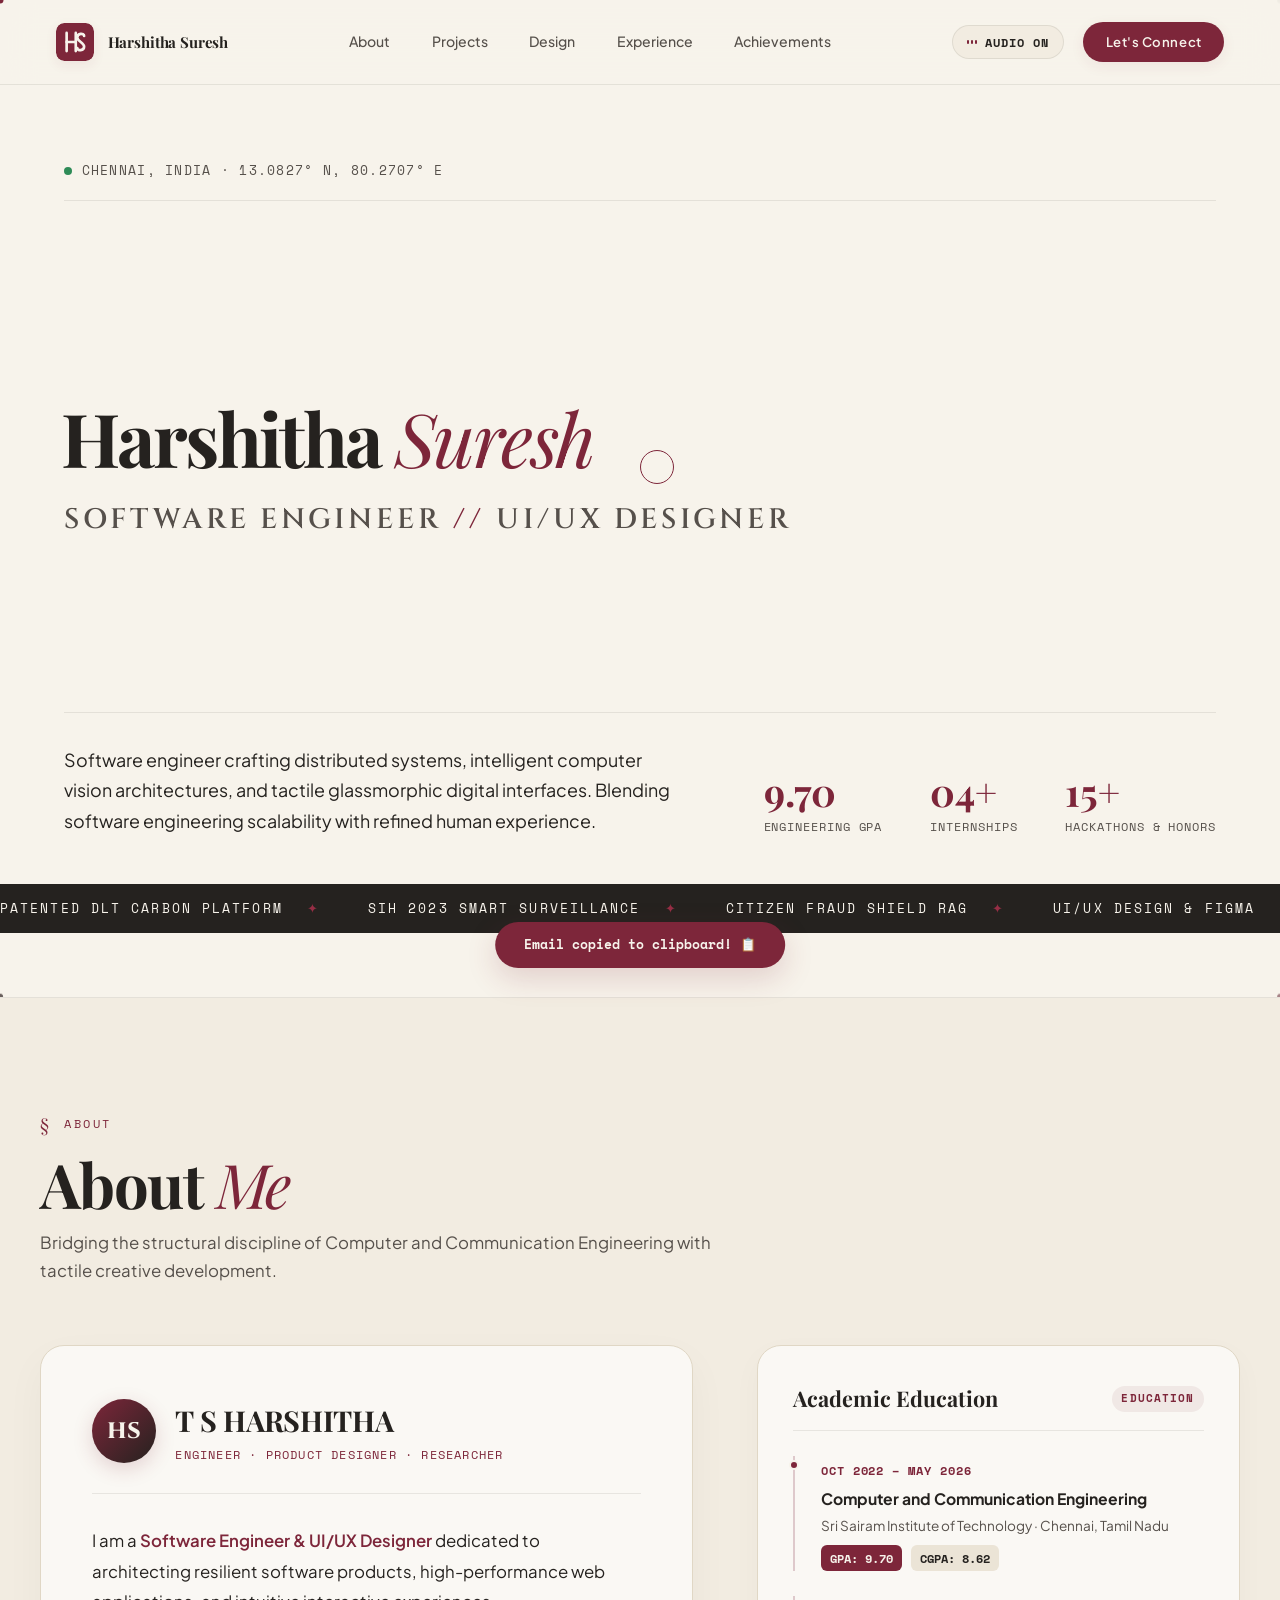
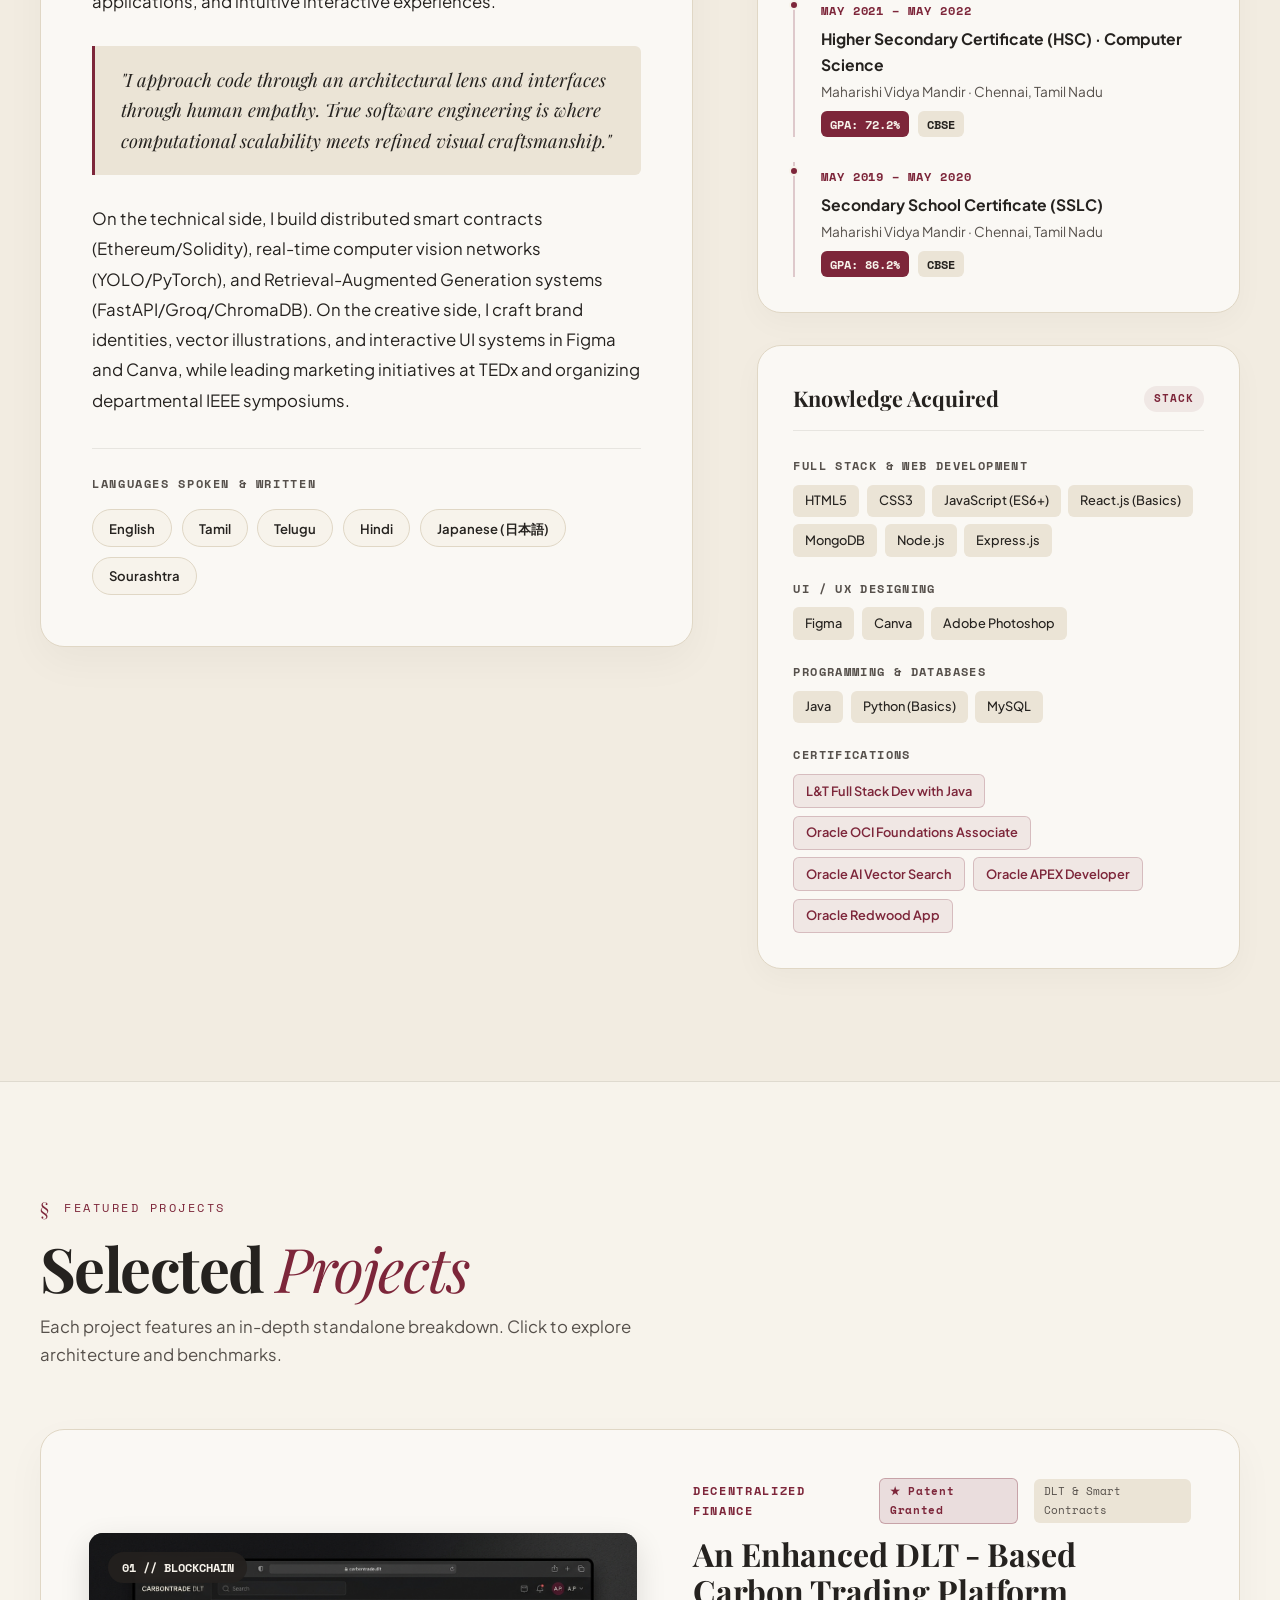
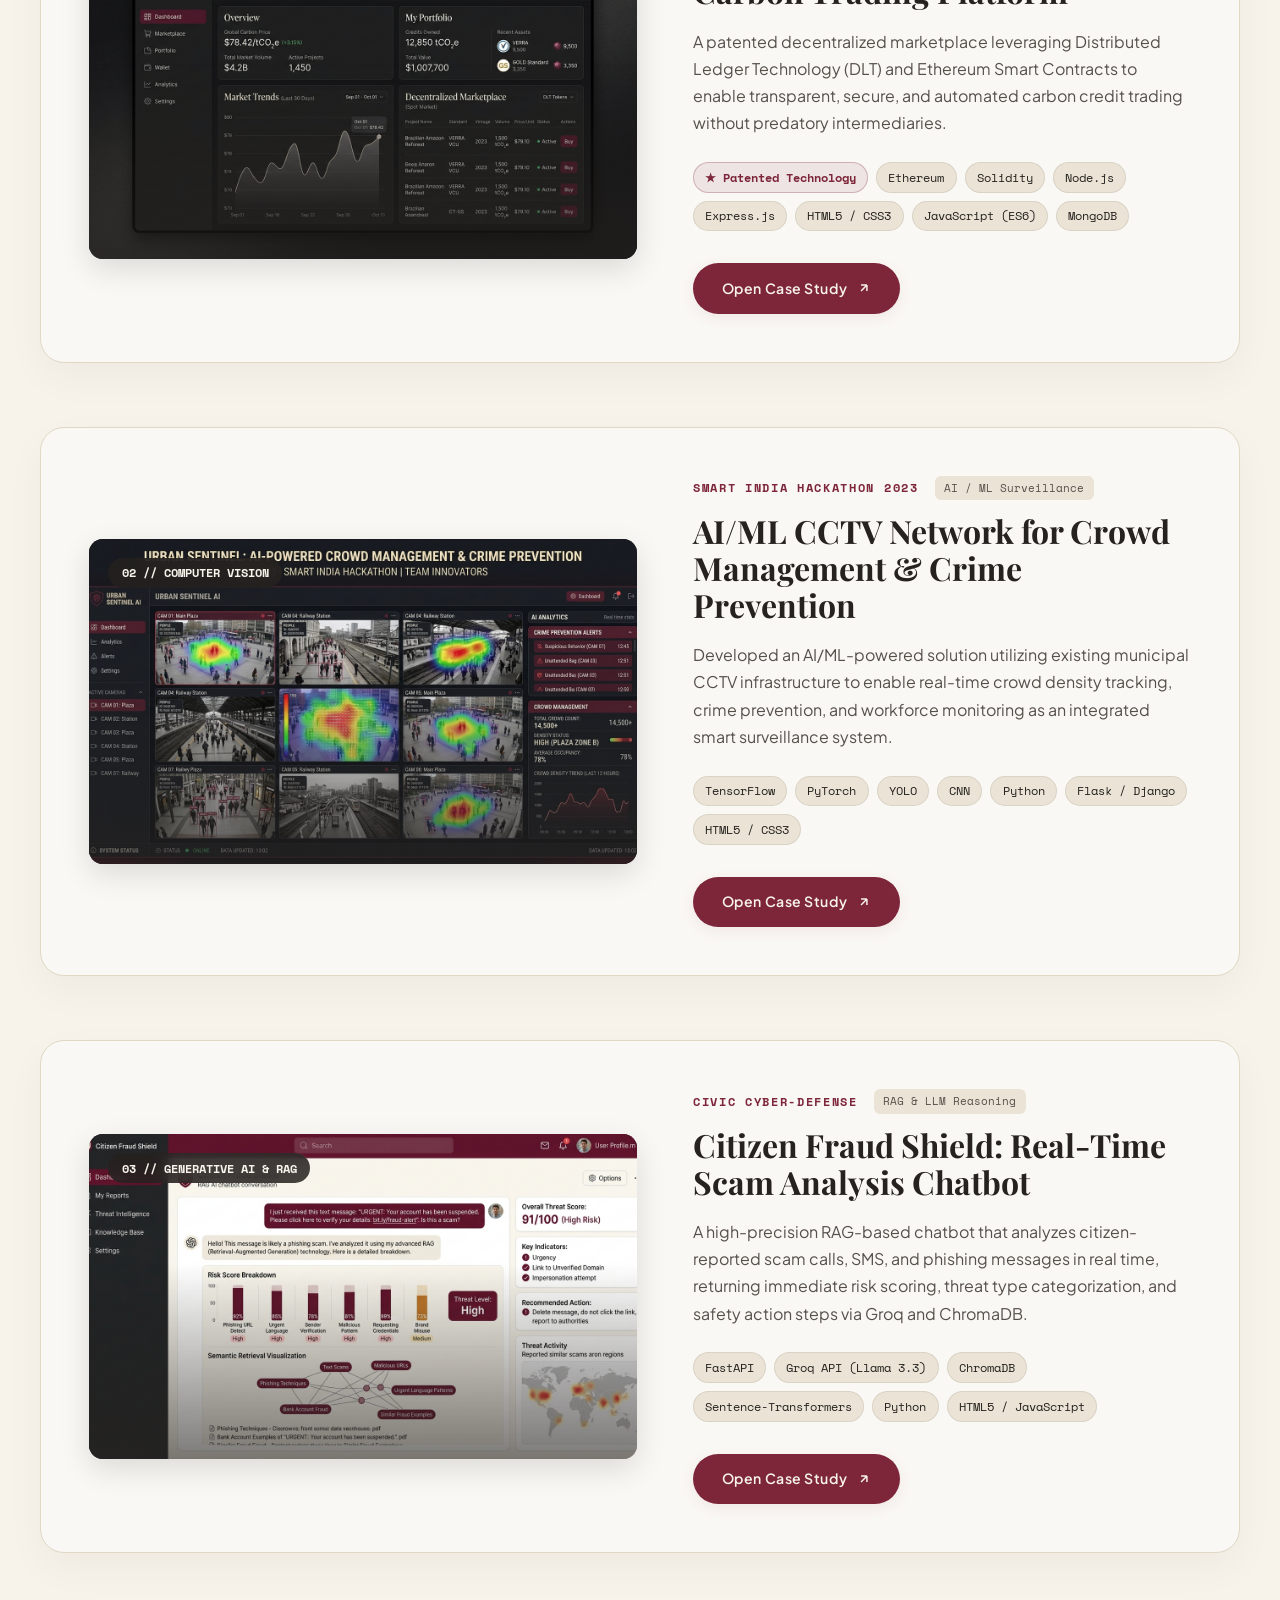
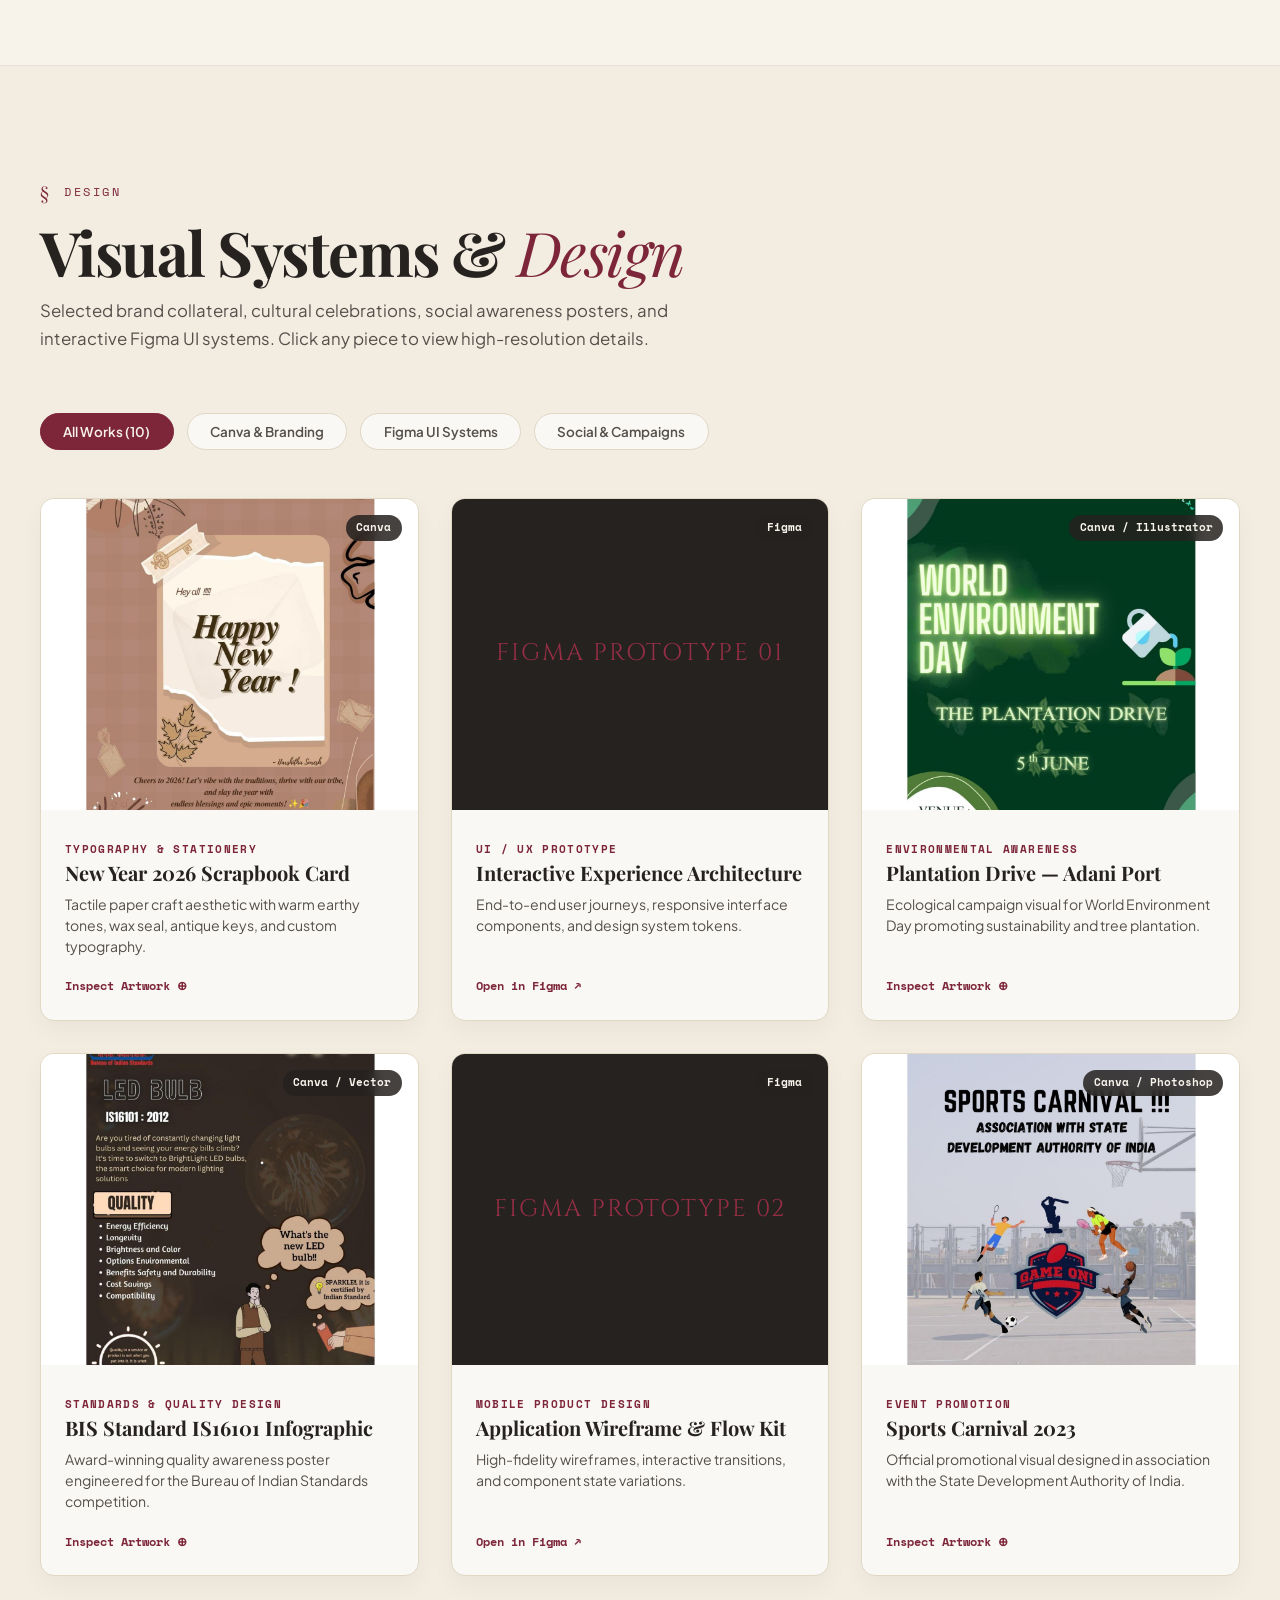
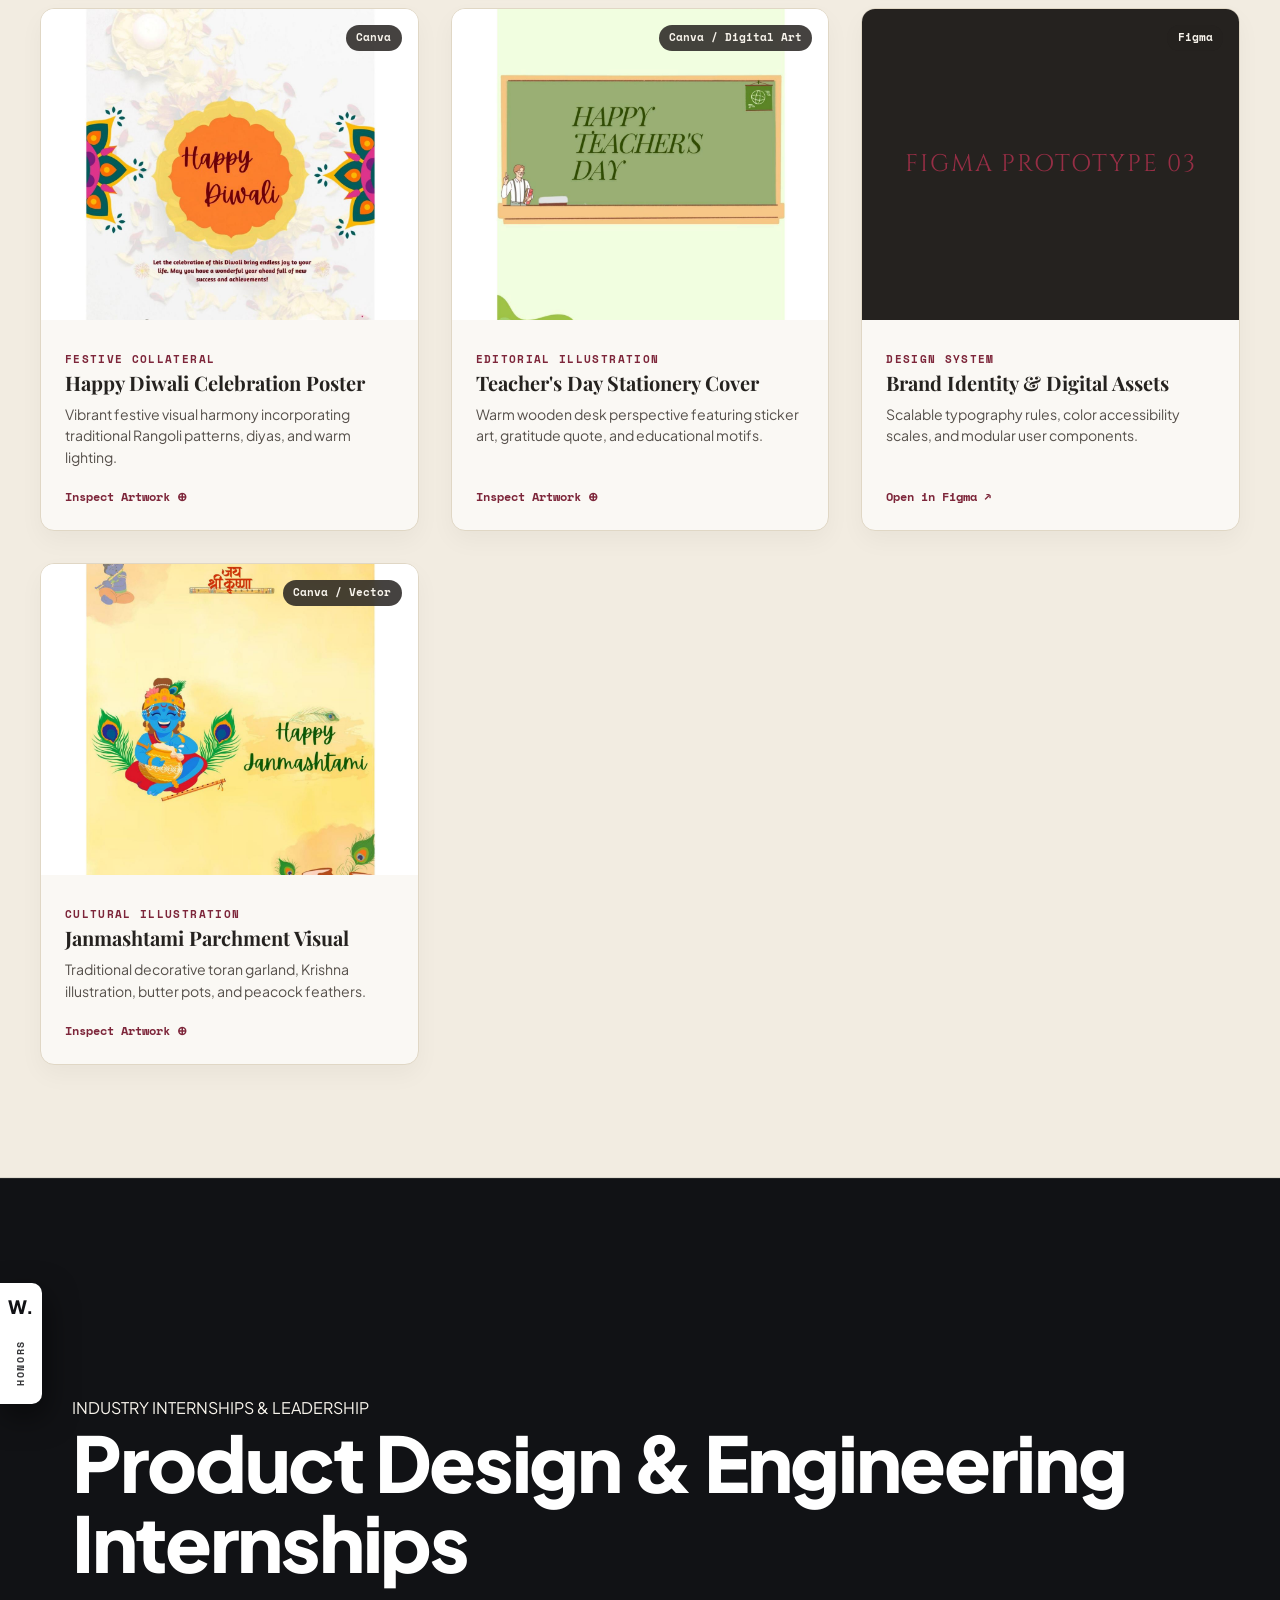
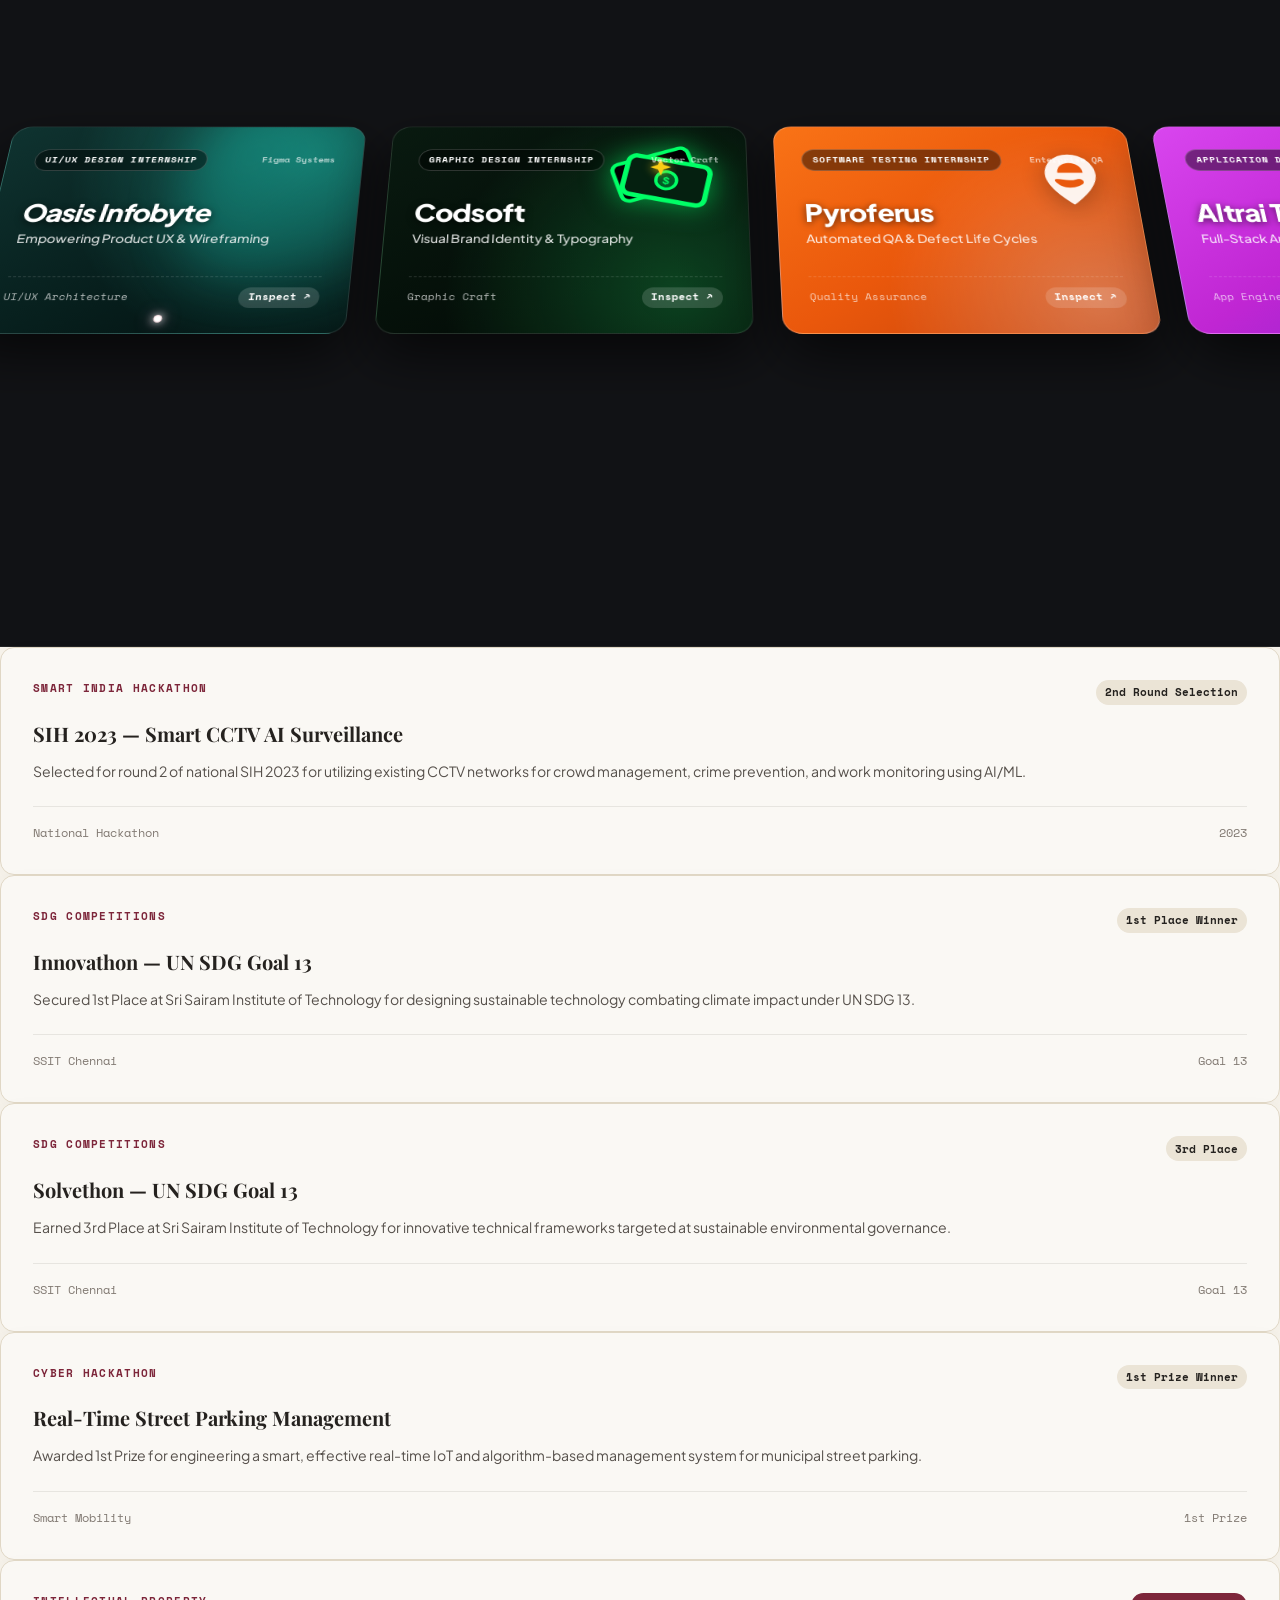
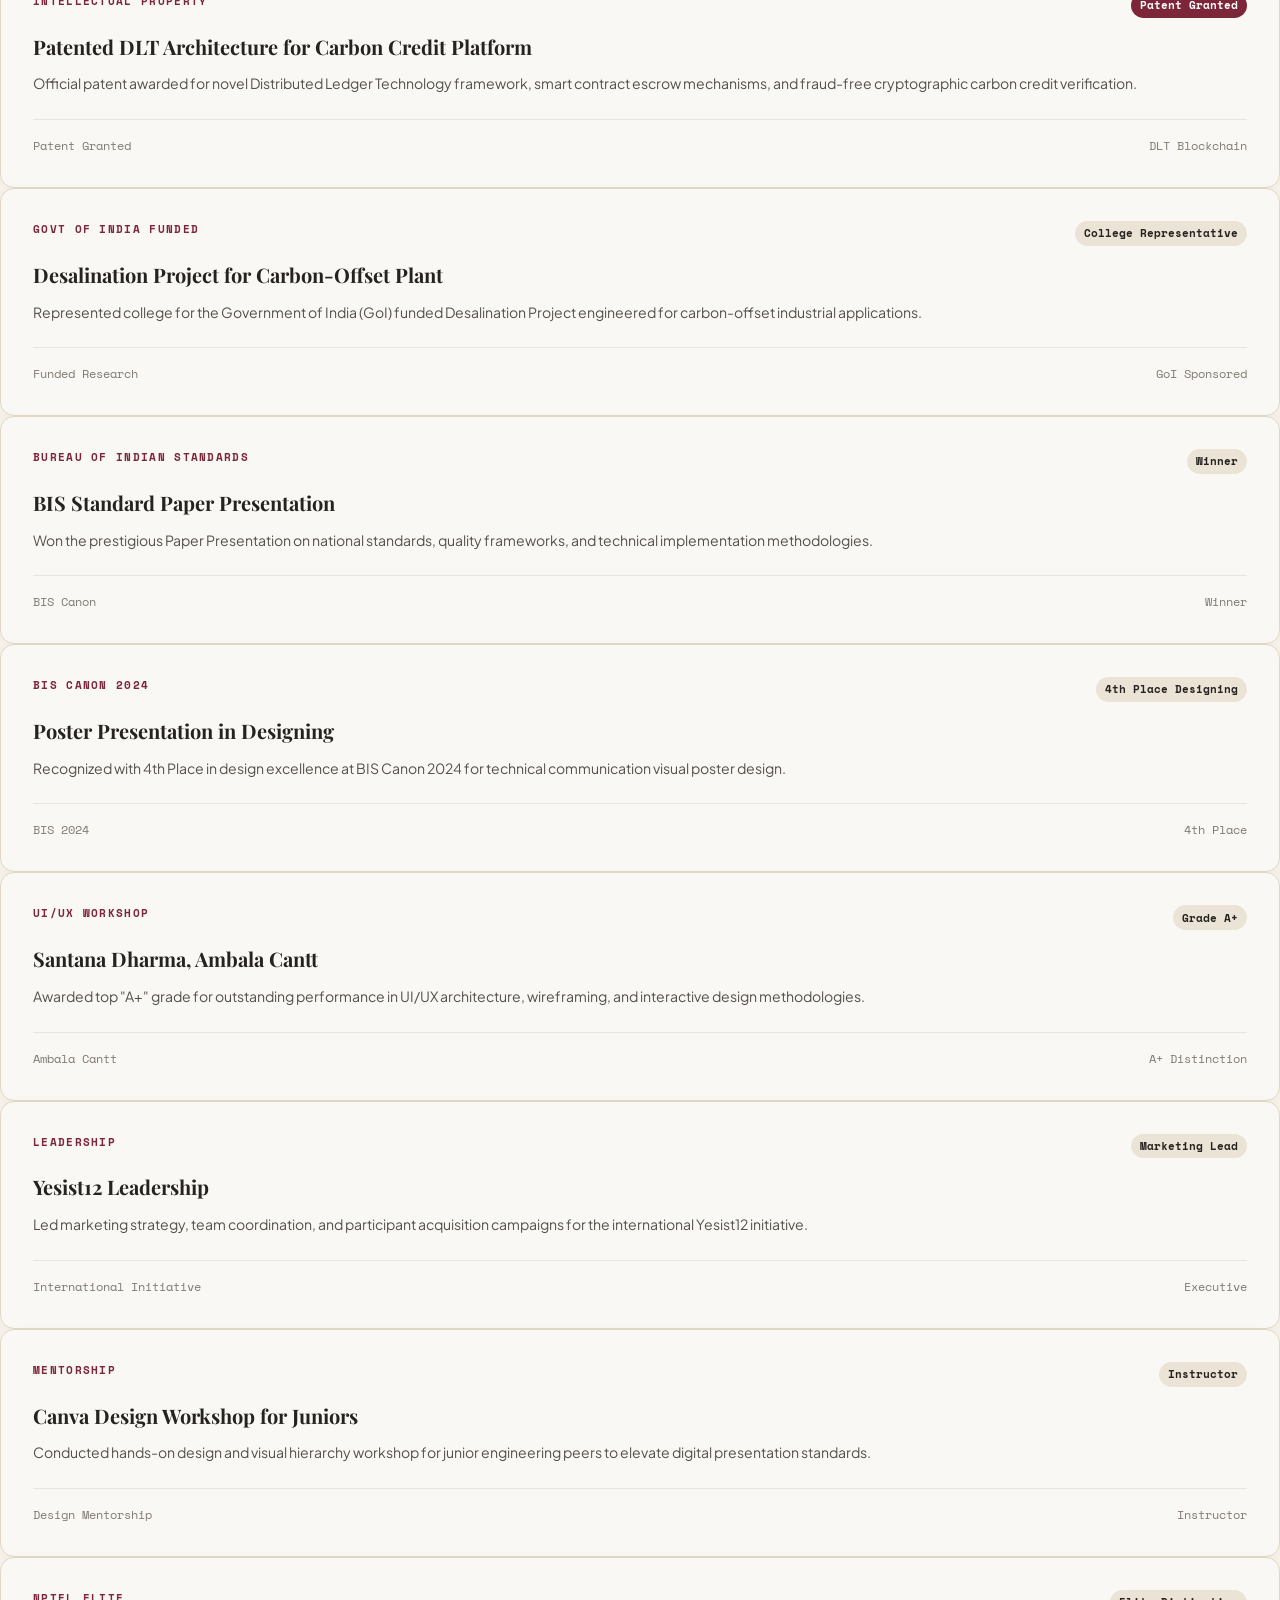
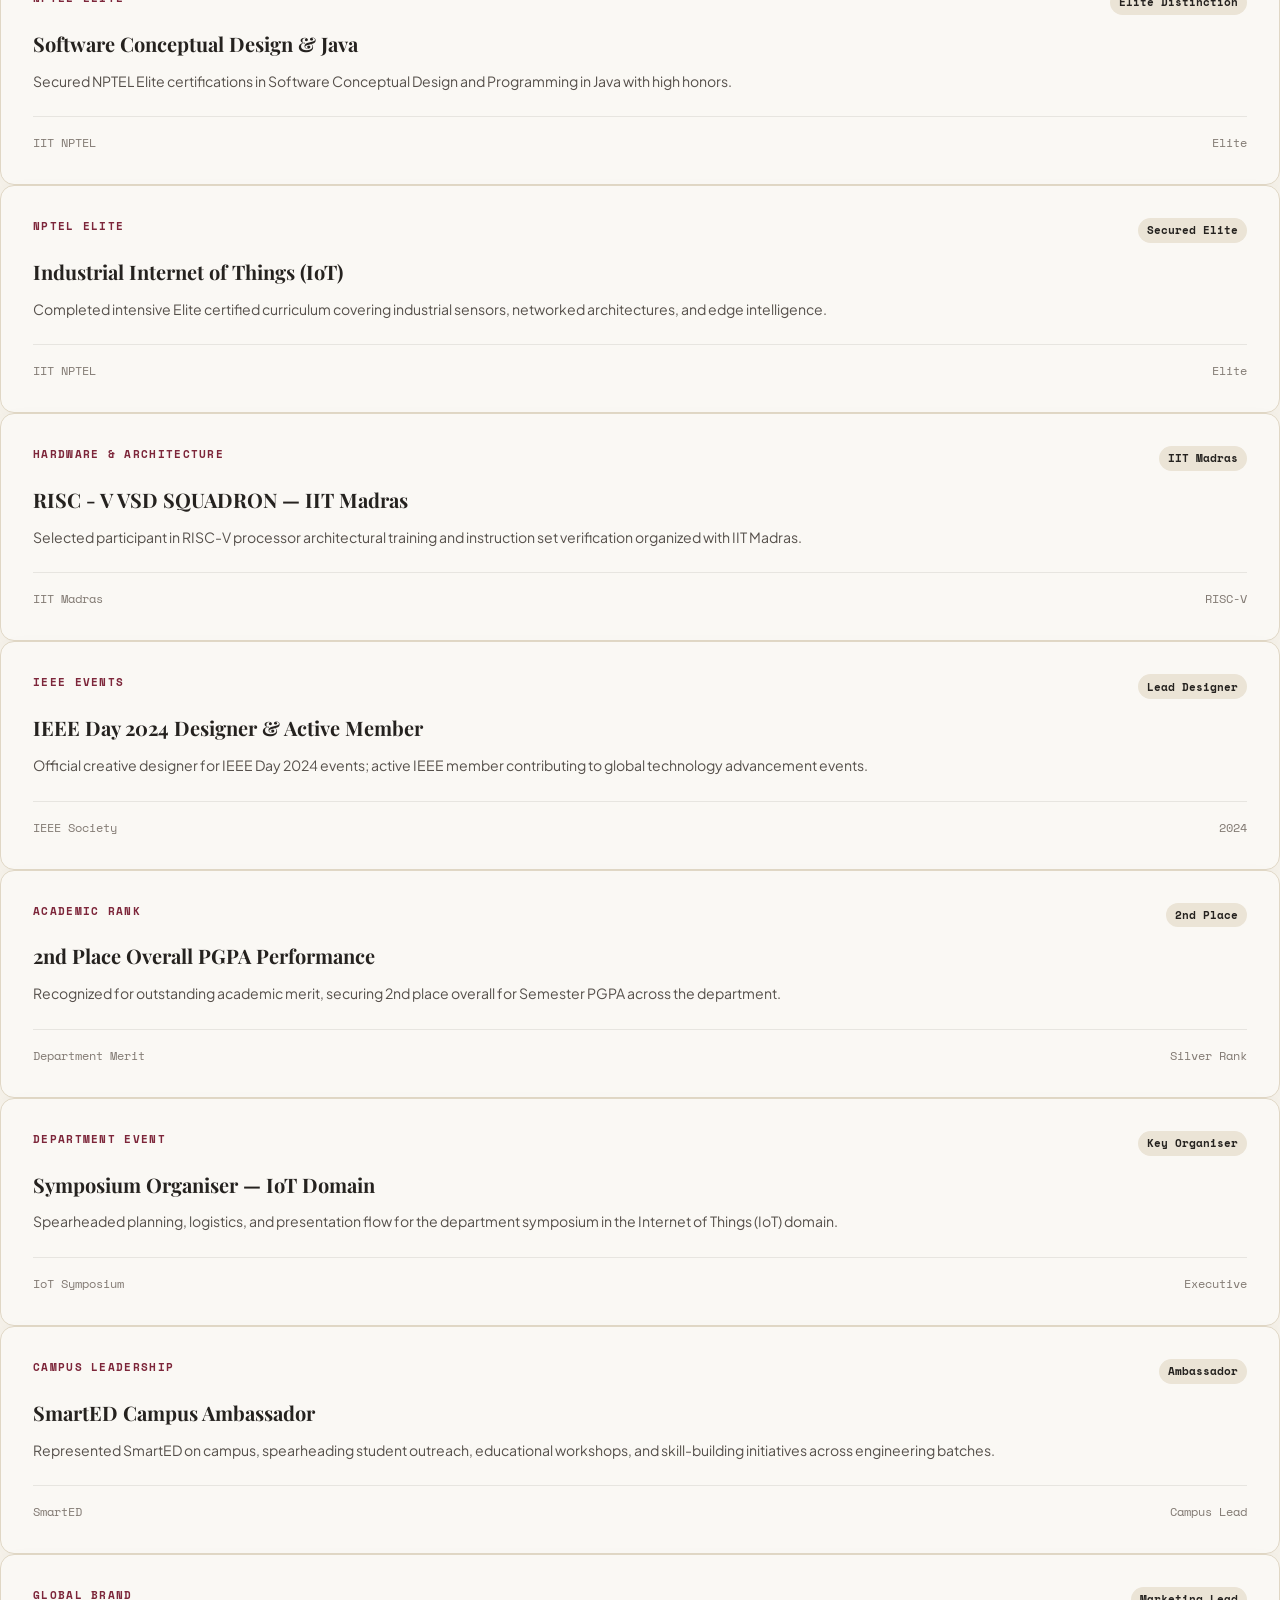
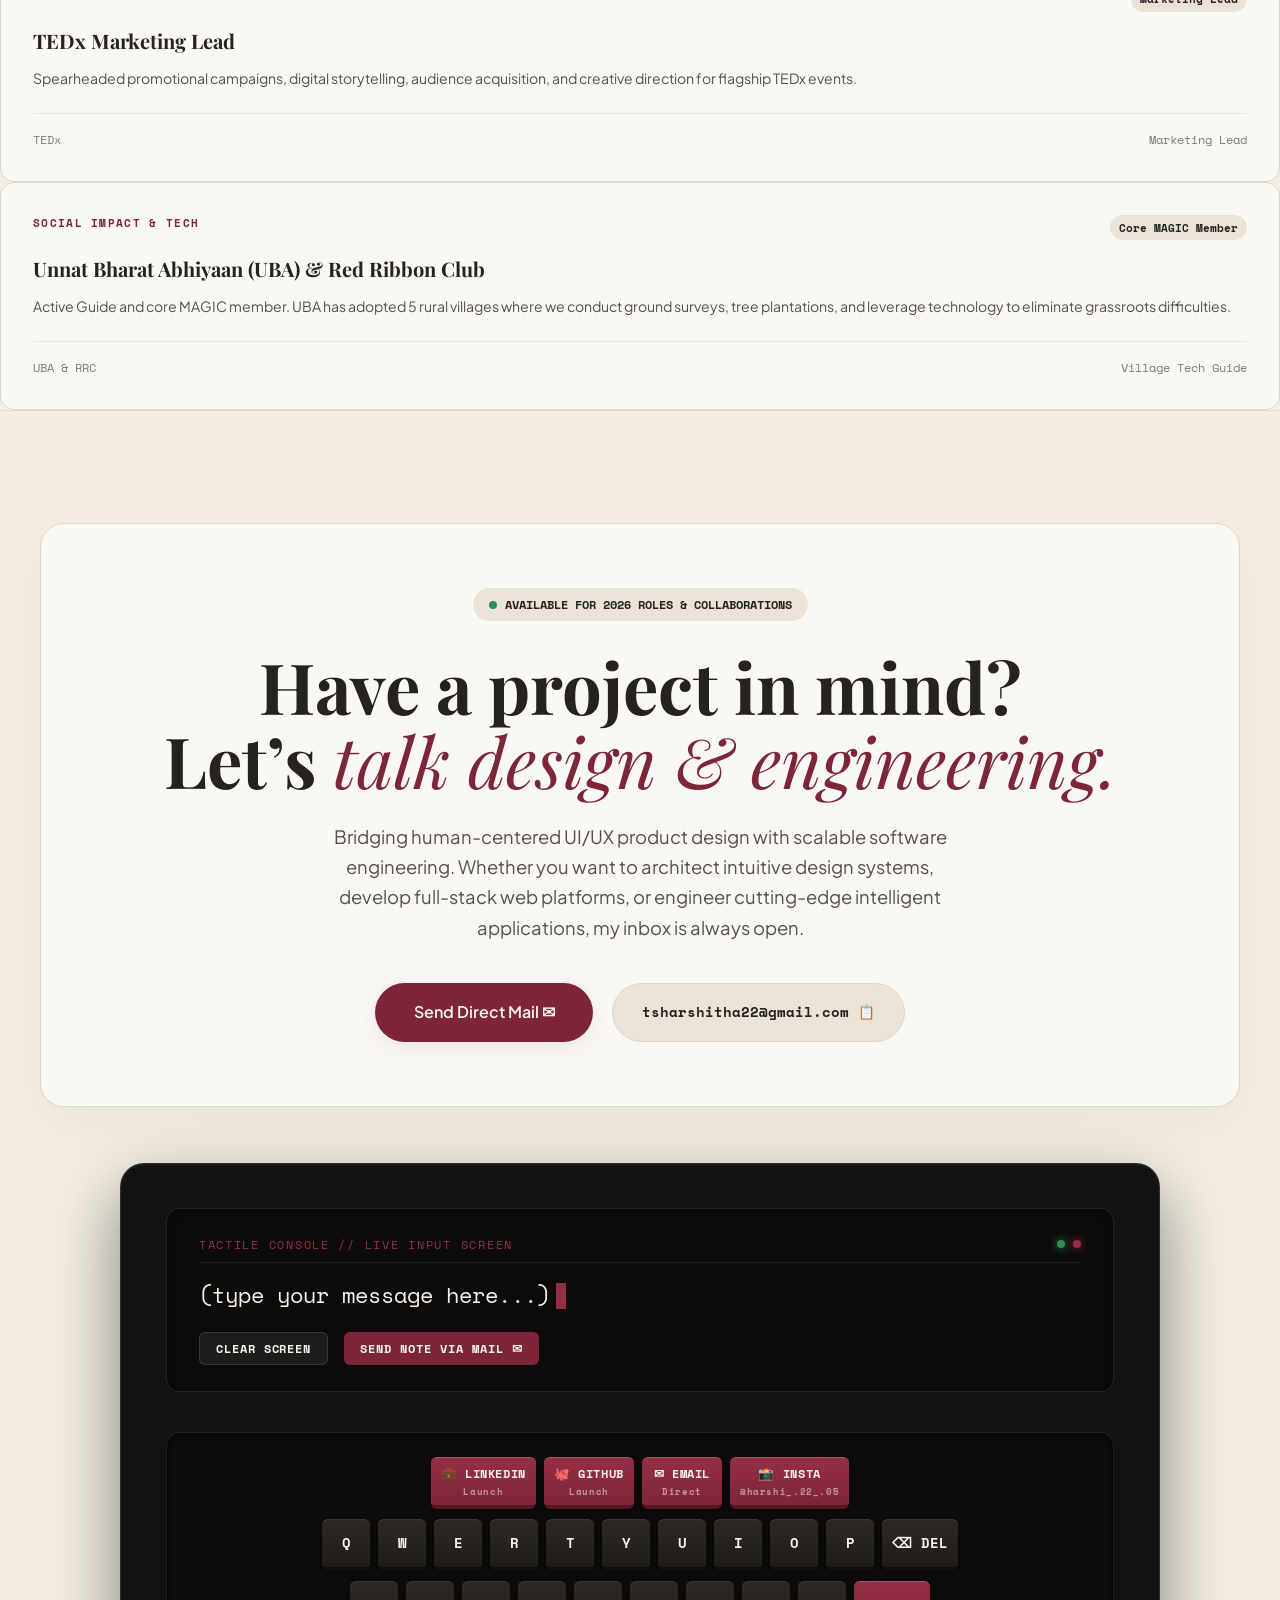
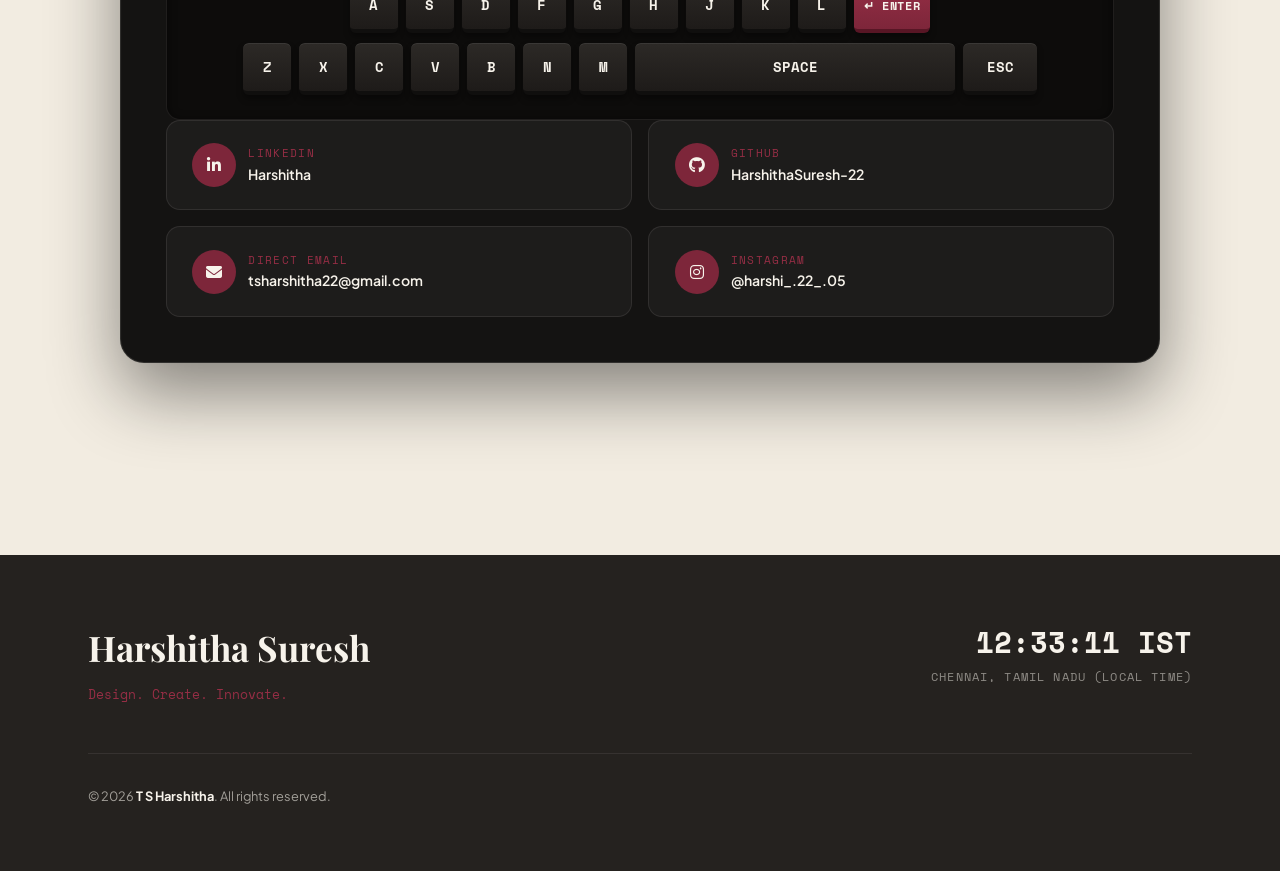
==== index.html @ 9ccbace8 "Update index.html" ====
<!DOCTYPE html>
<html lang="en">
<head>
  <meta charset="UTF-8">
  <meta name="viewport" content="width=device-width, initial-scale=1.0">
  <title>Harshitha Suresh</title>
  <meta name="description" content="Portfolio of Harshitha Suresh (T S Harshitha) — Computer & Communication Engineer, UI/UX Designer, and Creative Technologist specializing in DLT Blockchain, Computer Vision, and RAG AI.">
  <meta name="author" content="Harshitha Suresh">

  <!-- Custom Monogram Favicon -->
  <link rel="icon" type="image/svg+xml" href="favicon.svg">

  <!-- Master Stylesheet -->
 <link rel="stylesheet" href="style.css">
  
<link rel="stylesheet" href="https://cdnjs.cloudflare.com/ajax/libs/font-awesome/6.7.2/css/all.min.css">


  <!-- GSAP Engine -->
  <script src="https://cdnjs.cloudflare.com/ajax/libs/gsap/3.12.5/gsap.min.js"></script>
  <script src="https://cdnjs.cloudflare.com/ajax/libs/gsap/3.12.5/ScrollTrigger.min.js"></script>
</head>
<body>

  <!-- ======================================================================
       CUSTOM CURSORS
       - Hero section: Tim Quirino style (Precision dot + fluid magnetic lag)
       - Other sections: Meet Vora style (Dynamic morphing bubble with action text)
       ====================================================================== -->
  <div id="cursor-dot" class="cursor-dot"></div>
  <div id="cursor-follower" class="cursor-follower">
    <span id="cursor-text" class="cursor-text"></span>
  </div>

  <!-- ======================================================================
       MEET VORA PRELOADER (1-100% Counter + "Design.Create.Innovate")
       ====================================================================== -->
  <div id="preloader" aria-label="Website Loading">
    <div class="preloader-header">
      <span>HARSHITHA SURESH</span>
      <span>2026 EDITION</span>
    </div>

    <div class="preloader-center">
      <h2 class="preloader-kinetic-text">
        Design.<span>Create.</span>Innovate.
      </h2>
      <div class="preloader-track">
        <div id="preloader-bar" class="preloader-bar"></div>
      </div>
    </div>

    <div class="preloader-footer">
      <div class="preloader-counter">
        <span id="preloader-count">00</span><span>%</span>
      </div>
      <div class="preloader-motto">
        Engineering & Visual Craft
      </div>
    </div>
  </div>

  <!-- ======================================================================
       ZHENYA RYNZHUK COLOR COLLISION TRANSITION OVERLAY
       Pure Color Collision & Swap (Burgundy & Charcoal)
       ====================================================================== -->
  <div id="collision-overlay">
    <div class="collision-veil"></div>
    <div class="collision-sphere sphere-burgundy"></div>
    <div class="collision-sphere sphere-charcoal"></div>
  </div>

  <!-- ======================================================================
       SITE HEADER & NAVIGATION
       ====================================================================== -->
  <header class="site-header">
    <a href="#hero" class="brand-monogram" data-cursor="HOME" data-magnetic>
      <img src="logo-mark.svg" alt="Harshitha Suresh Logo" class="monogram-badge-img" width="38" height="38">
      <div class="brand-info">
        <span class="brand-name">Harshitha Suresh</span>
      </div>
    </a>

    
<nav aria-label="Main Navigation" class="main-navigation">
  <ul class="nav-links" id="nav-links">
    <li><a href="#about" class="nav-link" data-cursor="ABOUT">About</a></li>
    <li><a href="#projects" class="nav-link" data-cursor="PROJECTS">Projects</a></li>
    <li><a href="#creative" class="nav-link" data-cursor="CRAFT">Design</a></li>
    <li><a href="#experience" class="nav-link" data-cursor="ROLES">Experience</a></li>
    <li><a href="#achievements" class="nav-link" data-cursor="HONORS">Achievements</a></li>
  </ul>
</nav>

<button
  class="menu-toggle"
  id="menu-toggle"
  type="button"
  aria-label="Open navigation menu"
  aria-expanded="false"
  aria-controls="nav-links"
>
  <span></span>
  <span></span>
  <span></span>
</button>


    <div class="header-actions">
      <button id="audio-toggle-btn" class="audio-toggle-btn playing" aria-label="Toggle Sound Effects" data-cursor="SOUND">
        <span class="audio-wave">
          <span class="audio-bar"></span>
          <span class="audio-bar"></span>
          <span class="audio-bar"></span>
        </span>
        <span class="audio-status">AUDIO ON</span>
      </button>

      <a href="#contact" class="btn-contact-nav" data-cursor="TALK" data-magnetic>
        Let's Connect
      </a>
    </div>
  </header>

  <!-- ======================================================================
       SECTION 1: HERO (Tim Quirino Inspired)
       Atmospheric interactive particle canvas, "Harshitha Suresh",
       "Design. Create. Innovate.", uncluttered editorial hierarchy
       ====================================================================== -->
  <section id="hero" class="hero-section">
    <!-- Interactive Celestial Particle Canvas -->
    <canvas id="hero-particles-canvas"></canvas>

    <div class="hero-content-wrap">
      <div class="hero-meta-top">
        <div class="hero-location">
          <span class="pulse-dot"></span>
          <span>CHENNAI, INDIA · 13.0827° N, 80.2707° E</span>
        </div>
      </div>

      <div class="hero-center-typography">
        <h1 class="hero-title-main">
          Harshitha <span class="italic-accent">Suresh</span>
        </h1>
        <div class="hero-tagline-motto">
          Software Engineer <span>//</span> UI/UX Designer
        </div>
      </div>

      <div class="hero-statement-grid">
        <div class="hero-lead-text">
          Software engineer crafting distributed systems, intelligent computer vision architectures, and tactile glassmorphic digital interfaces. Blending software engineering scalability with refined human experience.
        </div>

        <div class="hero-stats-strip">
          <div class="stat-item">
            <span class="stat-val">9.70</span>
            <span class="stat-label">Engineering GPA</span>
          </div>
          <div class="stat-item">
            <span class="stat-val">04+</span>
            <span class="stat-label">Internships</span>
          </div>
          <div class="stat-item">
            <span class="stat-val">15+</span>
            <span class="stat-label">Hackathons & Honors</span>
          </div>
        </div>
      </div>
    </div>

    <!-- Running Ticker Ribbon -->
    <div class="hero-ticker-wrap">
      <div class="hero-ticker">
        <div class="ticker-item"><span>PATENTED DLT CARBON PLATFORM</span><span class="ticker-bullet">✦</span></div>
        <div class="ticker-item"><span>SIH 2023 SMART SURVEILLANCE</span><span class="ticker-bullet">✦</span></div>
        <div class="ticker-item"><span>CITIZEN FRAUD SHIELD RAG</span><span class="ticker-bullet">✦</span></div>
        <div class="ticker-item"><span>UI/UX DESIGN & FIGMA</span><span class="ticker-bullet">✦</span></div>
        <div class="ticker-item"><span>FULL STACK JAVASCRIPT & JAVA</span><span class="ticker-bullet">✦</span></div>
        <div class="ticker-item"><span>ORACLE & L&T CERTIFIED</span><span class="ticker-bullet">✦</span></div>
        <div class="ticker-item"><span>UBA MAGIC MEMBER & GUIDE</span><span class="ticker-bullet">✦</span></div>
        <div class="ticker-item"><span>RED RIBBON CLUB • 5 ADOPTED VILLAGES</span><span class="ticker-bullet">✦</span></div>
        <!-- Duplicated for seamless ticker -->
        <div class="ticker-item"><span>PATENTED DLT CARBON PLATFORM</span><span class="ticker-bullet">✦</span></div>
        <div class="ticker-item"><span>SIH 2023 SMART SURVEILLANCE</span><span class="ticker-bullet">✦</span></div>
        <div class="ticker-item"><span>CITIZEN FRAUD SHIELD RAG</span><span class="ticker-bullet">✦</span></div>
        <div class="ticker-item"><span>UI/UX DESIGN & FIGMA</span><span class="ticker-bullet">✦</span></div>
        <div class="ticker-item"><span>UBA MAGIC MEMBER & GUIDE</span><span class="ticker-bullet">✦</span></div>
        <div class="ticker-item"><span>RED RIBBON CLUB • 5 ADOPTED VILLAGES</span><span class="ticker-bullet">✦</span></div>
      </div>
    </div>
  </section>

  <!-- ======================================================================
       SECTION 2: ABOUT ME (Meet Vora Inspired)
       ====================================================================== -->
  <section id="about" class="about-section">
    <div class="section-container">
      <div class="section-editorial-header">
        <span class="section-label">About</span>
        <h2 class="section-title">About <span>Me</span></h2>
        <p class="section-subhead">
          Bridging the structural discipline of Computer and Communication Engineering with tactile creative development.
        </p>
      </div>

      <div class="about-grid">
        <!-- Main Bio Card -->
        <div class="about-narrative-card" data-cursor="STORY">
          <div class="author-header-badge">
            <div class="author-avatar-seal">HS</div>
            <div class="author-title-group">
              <h3>T S HARSHITHA</h3>
              <p>Engineer · Product Designer · Researcher</p>
            </div>
          </div>

          <p class="about-bio-text">
            I am a <strong>Software Engineer & UI/UX Designer</strong> dedicated to architecting resilient software products, high-performance web applications, and intuitive interactive experiences.
          </p>

          <div class="about-bio-quote">
            "I approach code through an architectural lens and interfaces through human empathy. True software engineering is where computational scalability meets refined visual craftsmanship."
          </div>

          <p class="about-bio-text">
            On the technical side, I build distributed smart contracts (Ethereum/Solidity), real-time computer vision networks (YOLO/PyTorch), and Retrieval-Augmented Generation systems (FastAPI/Groq/ChromaDB). On the creative side, I craft brand identities, vector illustrations, and interactive UI systems in Figma and Canva, while leading marketing initiatives at TEDx and organizing departmental IEEE symposiums.
          </p>

          <!-- Polyglot Languages Bar -->
          <div class="polyglot-block">
            <h4 class="polyglot-title">Languages Spoken & Written</h4>
            <div class="polyglot-pills">
              <span class="lang-pill" data-cursor="LANG">English</span>
              <span class="lang-pill" data-cursor="LANG">Tamil</span>
              <span class="lang-pill" data-cursor="LANG">Telugu</span>
              <span class="lang-pill" data-cursor="LANG">Hindi</span>
              <span class="lang-pill" data-cursor="LANG">Japanese (日本語)</span>
              <span class="lang-pill" data-cursor="LANG">Sourashtra</span>
            </div>
          </div>
        </div>

        <!-- Sidebar: Education & Skills -->
        <div class="about-sidebar-column">
          <!-- Education Timeline Panel -->
          <div class="sidebar-panel" data-cursor="ACADEMICS">
            <div class="panel-header">
              <h4>Academic Education</h4>
              <span class="badge-tag">EDUCATION</span>
            </div>

            <div class="edu-timeline">
              <!-- Degree 1: College -->
              <div class="edu-item">
                <span class="edu-date">OCT 2022 – MAY 2026</span>
                <h5 class="edu-degree">Computer and Communication Engineering</h5>
                <p class="edu-inst">Sri Sairam Institute of Technology · Chennai, Tamil Nadu</p>
                <div class="edu-scores">
                  <span class="score-badge highlight">GPA: 9.70</span>
                  <span class="score-badge">CGPA: 8.62</span>
                </div>
              </div>

              <!-- School 1: Higher Secondary -->
              <div class="edu-item">
                <span class="edu-date">MAY 2021 – MAY 2022</span>
                <h5 class="edu-degree">Higher Secondary Certificate (HSC) · Computer Science</h5>
                <p class="edu-inst">Maharishi Vidya Mandir · Chennai, Tamil Nadu</p>
                <div class="edu-scores">
                  <span class="score-badge highlight">GPA: 72.2%</span>
                  <span class="score-badge">CBSE</span>
                </div>
              </div>

              <!-- School 2: Secondary School -->
              <div class="edu-item">
                <span class="edu-date">MAY 2019 – MAY 2020</span>
                <h5 class="edu-degree">Secondary School Certificate (SSLC)</h5>
                <p class="edu-inst">Maharishi Vidya Mandir · Chennai, Tamil Nadu</p>
                <div class="edu-scores">
                  <span class="score-badge highlight">GPA: 86.2%</span>
                  <span class="score-badge">CBSE</span>
                </div>
              </div>
            </div>
          </div>

          <!-- Knowledge Acquired Panel -->
          <div class="sidebar-panel" data-cursor="SKILLS">
            <div class="panel-header">
              <h4>Knowledge Acquired</h4>
              <span class="badge-tag">STACK</span>
            </div>

            <div class="skills-category-group">
              <h5 class="skill-cat-title">Full Stack & Web Development</h5>
              <div class="skill-chips">
                <span class="skill-chip">HTML5</span>
                <span class="skill-chip">CSS3</span>
                <span class="skill-chip">JavaScript (ES6+)</span>
                <span class="skill-chip">React.js (Basics)</span>
                <span class="skill-chip">MongoDB</span>
                <span class="skill-chip">Node.js</span>
                <span class="skill-chip">Express.js</span>
              </div>
            </div>

            <div class="skills-category-group">
              <h5 class="skill-cat-title">UI / UX Designing</h5>
              <div class="skill-chips">
                <span class="skill-chip">Figma</span>
                <span class="skill-chip">Canva</span>
                <span class="skill-chip">Adobe Photoshop</span>
              </div>
            </div>

            <div class="skills-category-group">
              <h5 class="skill-cat-title">Programming & Databases</h5>
              <div class="skill-chips">
                <span class="skill-chip">Java</span>
                <span class="skill-chip">Python (Basics)</span>
                <span class="skill-chip">MySQL</span>
              </div>
            </div>

            <div class="skills-category-group">
              <h5 class="skill-cat-title">Certifications</h5>
              <div class="skill-chips">
                <span class="skill-chip cert">L&T Full Stack Dev with Java</span>
                <span class="skill-chip cert">Oracle OCI Foundations Associate</span>
                <span class="skill-chip cert">Oracle AI Vector Search</span>
                <span class="skill-chip cert">Oracle APEX Developer</span>
                <span class="skill-chip cert">Oracle Redwood App</span>
              </div>
            </div>
          </div>
        </div>
      </div>
    </div>
  </section>

  <!-- ======================================================================
       SECTION 3: SELECTED PROJECTS (Dedicated Standalone Case Studies)
       ====================================================================== -->
  <section id="projects" class="projects-section">
    <div class="section-container">
      <div class="section-editorial-header">
        <span class="section-label">Featured Projects</span>
        <h2 class="section-title">Selected <span>Projects</span></h2>
        <p class="section-subhead">
          Each project features an in-depth standalone breakdown. Click to explore architecture and benchmarks.
        </p>
      </div>

      <div class="projects-editorial-list">
        <!-- Project 1: Carbon Trading -->
        <article class="project-feature-card" data-cursor="VIEW">
          <div class="project-visual-slot">
            <span class="project-index-pill">01 // BLOCKCHAIN</span>
            <img src="carbon-trading.jpg" alt="Enhanced DLT Carbon Trading Platform Dashboard" loading="lazy">
            <div class="project-visual-overlay"></div>
          </div>

          <div class="project-details-slot">
            <div class="project-meta-line">
              <span class="project-category">Decentralized Finance</span>
              <span class="project-badge-tag patent-badge">★ Patent Granted</span>
              <span class="project-badge-tag">DLT & Smart Contracts</span>
            </div>

            <h3 class="project-title">An Enhanced DLT - Based Carbon Trading Platform</h3>

            <p class="project-description">
              A patented decentralized marketplace leveraging Distributed Ledger Technology (DLT) and Ethereum Smart Contracts to enable transparent, secure, and automated carbon credit trading without predatory intermediaries.
            </p>

            <div class="tech-stack-wrap">
              <span class="tech-tag patent-tech-tag">★ Patented Technology</span>
              <span class="tech-tag">Ethereum</span>
              <span class="tech-tag">Solidity</span>
              <span class="tech-tag">Node.js</span>
              <span class="tech-tag">Express.js</span>
              <span class="tech-tag">HTML5 / CSS3</span>
              <span class="tech-tag">JavaScript (ES6)</span>
              <span class="tech-tag">MongoDB</span>
            </div>

            <a href="carbon-trading.html" target="_blank" rel="noopener noreferrer" class="btn-open-project" data-magnetic>
              <span>Open Case Study</span>
              <svg width="14" height="14" viewBox="0 0 24 24" fill="none" stroke="currentColor" stroke-width="2.5"><path d="M7 17L17 7M17 7H7M17 7V17"/></svg>
            </a>
          </div>
        </article>

        <!-- Project 2: SIH 2023 Surveillance -->
        <article class="project-feature-card" data-cursor="VIEW">
          <div class="project-visual-slot">
            <span class="project-index-pill">02 // COMPUTER VISION</span>
            <img src="smart-surveillance.jpg" alt="SIH 2023 Smart CCTV Surveillance Dashboard" loading="lazy">
            <div class="project-visual-overlay"></div>
          </div>

          <div class="project-details-slot">
            <div class="project-meta-line">
              <span class="project-category">Smart India Hackathon 2023</span>
              <span class="project-badge-tag">AI / ML Surveillance</span>
            </div>

            <h3 class="project-title">AI/ML CCTV Network for Crowd Management & Crime Prevention</h3>

            <p class="project-description">
              Developed an AI/ML-powered solution utilizing existing municipal CCTV infrastructure to enable real-time crowd density tracking, crime prevention, and workforce monitoring as an integrated smart surveillance system.
            </p>

            <div class="tech-stack-wrap">
              <span class="tech-tag">TensorFlow</span>
              <span class="tech-tag">PyTorch</span>
              <span class="tech-tag">YOLO</span>
              <span class="tech-tag">CNN</span>
              <span class="tech-tag">Python</span>
              <span class="tech-tag">Flask / Django</span>
              <span class="tech-tag">HTML5 / CSS3</span>
            </div>

            <a href="smart-surveillance.html" target="_blank" rel="noopener noreferrer" class="btn-open-project" data-magnetic>
              <span>Open Case Study</span>
              <svg width="14" height="14" viewBox="0 0 24 24" fill="none" stroke="currentColor" stroke-width="2.5"><path d="M7 17L17 7M17 7H7M17 7V17"/></svg>
            </a>
          </div>
        </article>

        <!-- Project 3: Citizen Fraud Shield -->
        <article class="project-feature-card" data-cursor="VIEW">
          <div class="project-visual-slot">
            <span class="project-index-pill">03 // GENERATIVE AI & RAG</span>
            <img src="fraud-shield.jpg" alt="Citizen Fraud Shield RAG Chatbot Interface" loading="lazy">
            <div class="project-visual-overlay"></div>
          </div>

          <div class="project-details-slot">
            <div class="project-meta-line">
              <span class="project-category">Civic Cyber-Defense</span>
              <span class="project-badge-tag">RAG & LLM Reasoning</span>
            </div>

            <h3 class="project-title">Citizen Fraud Shield: Real-Time Scam Analysis Chatbot</h3>

            <p class="project-description">
              A high-precision RAG-based chatbot that analyzes citizen-reported scam calls, SMS, and phishing messages in real time, returning immediate risk scoring, threat type categorization, and safety action steps via Groq and ChromaDB.
            </p>

            <div class="tech-stack-wrap">
              <span class="tech-tag">FastAPI</span>
              <span class="tech-tag">Groq API (Llama 3.3)</span>
              <span class="tech-tag">ChromaDB</span>
              <span class="tech-tag">Sentence-Transformers</span>
              <span class="tech-tag">Python</span>
              <span class="tech-tag">HTML5 / JavaScript</span>
            </div>

            <a href="citizen-fraud-shield.html" target="_blank" rel="noopener noreferrer" class="btn-open-project" data-magnetic>
              <span>Open Case Study</span>
              <svg width="14" height="14" viewBox="0 0 24 24" fill="none" stroke="currentColor" stroke-width="2.5"><path d="M7 17L17 7M17 7H7M17 7V17"/></svg>
            </a>
          </div>
        </article>
      </div>
    </div>
  </section>

  <!-- ======================================================================
       SECTION 4: NEW — VISUAL CRAFT & CREATIVE WORKS (Canva & Figma Works)
       ====================================================================== -->
  <section id="creative" class="creative-works-section">
    <div class="section-container">
      <div class="section-editorial-header">
        <span class="section-label">Design</span>
        <h2 class="section-title">Visual Systems & <span>Design</span></h2>
        <p class="section-subhead">
          Selected brand collateral, cultural celebrations, social awareness posters, and interactive Figma UI systems. Click any piece to view high-resolution details.
        </p>
      </div>

      <!-- Filter Tabs -->
      <div class="creative-tabs-bar">
        <button class="creative-tab-btn active" data-tab="all">All Works (10)</button>
        <button class="creative-tab-btn" data-tab="canva">Canva & Branding</button>
        <button class="creative-tab-btn" data-tab="figma">Figma UI Systems</button>
        <button class="creative-tab-btn" data-tab="campaigns">Social & Campaigns</button>
      </div>

      <!-- Works Masonry Grid -->
      <div class="creative-masonry-grid">
        <!-- 1. New Year 2026 Stationery Scrapbook Card -->
        <div class="creative-card" data-creative-cat="canva" data-cursor="VIEW">
          <div class="creative-thumb-wrap">
            <img src="design_work_1_1.jpg" alt="Happy New Year 2026 Aesthetic Scrapbook Card by Harshitha Suresh">
            <span class="creative-tool-tag">Canva</span>
          </div>
          <div class="creative-info-body">
            <div>
              <span class="creative-category">Typography & Stationery</span>
              <h4 class="creative-title">New Year 2026 Scrapbook Card</h4>
              <p class="creative-desc">Tactile paper craft aesthetic with warm earthy tones, wax seal, antique keys, and custom typography.</p>
            </div>
            <span class="creative-footer-link">Inspect Artwork ⊕</span>
          </div>
        </div>

        <!-- 2. Figma UI System 1 -->
        <div class="creative-card" data-creative-cat="figma" data-cursor="FIGMA">
          <div class="creative-thumb-wrap" style="background: #25221F; display: flex; align-items: center; justify-content: center; color: #F7F3EB; padding: 2rem; text-align: center;">
            <div style="font-family: var(--font-display); font-size: 1.5rem; letter-spacing: 0.08em; color: var(--color-burgundy-light);">FIGMA PROTOTYPE 01</div>
            <span class="creative-tool-tag">Figma</span>
          </div>
          <div class="creative-info-body">
            <div>
              <span class="creative-category">UI / UX Prototype</span>
              <h4 class="creative-title">Interactive Experience Architecture</h4>
              <p class="creative-desc">End-to-end user journeys, responsive interface components, and design system tokens.</p>
            </div>
            <a href="https://www.figma.com/design/TqEXEzweWt5YcEhNBD6vst/Untitled--Copy-?m=auto&t=q7gwb4fCiUi0gCLK-6" target="_blank" rel="noopener noreferrer" class="creative-footer-link creative-figma-link">Open in Figma ↗</a>
          </div>
        </div>

        <!-- 3. World Environment Day Poster -->
        <div class="creative-card" data-creative-cat="campaigns" data-cursor="VIEW">
          <div class="creative-thumb-wrap">
            <img src="design_work_2_2.jpg" alt="World Environment Day Plantation Drive Adani Port Chennai">
            <span class="creative-tool-tag">Canva / Illustrator</span>
          </div>
          <div class="creative-info-body">
            <div>
              <span class="creative-category">Environmental Awareness</span>
              <h4 class="creative-title">Plantation Drive — Adani Port</h4>
              <p class="creative-desc">Ecological campaign visual for World Environment Day promoting sustainability and tree plantation.</p>
            </div>
            <span class="creative-footer-link">Inspect Artwork ⊕</span>
          </div>
        </div>

        <!-- 4. Bureau of Indian Standards (BIS) Infographic -->
        <div class="creative-card" data-creative-cat="campaigns" data-cursor="VIEW">
          <div class="creative-thumb-wrap">
            <img src="design_work_2_3.jpg" alt="Bureau of Indian Standards LED Bulb IS16101 Quality Infographic">
            <span class="creative-tool-tag">Canva / Vector</span>
          </div>
          <div class="creative-info-body">
            <div>
              <span class="creative-category">Standards & Quality Design</span>
              <h4 class="creative-title">BIS Standard IS16101 Infographic</h4>
              <p class="creative-desc">Award-winning quality awareness poster engineered for the Bureau of Indian Standards competition.</p>
            </div>
            <span class="creative-footer-link">Inspect Artwork ⊕</span>
          </div>
        </div>

        <!-- 5. Figma UI System 2 -->
        <div class="creative-card" data-creative-cat="figma" data-cursor="FIGMA">
          <div class="creative-thumb-wrap" style="background: #25221F; display: flex; align-items: center; justify-content: center; color: #F7F3EB; padding: 2rem; text-align: center;">
            <div style="font-family: var(--font-display); font-size: 1.5rem; letter-spacing: 0.08em; color: var(--color-burgundy-light);">FIGMA PROTOTYPE 02</div>
            <span class="creative-tool-tag">Figma</span>
          </div>
          <div class="creative-info-body">
            <div>
              <span class="creative-category">Mobile Product Design</span>
              <h4 class="creative-title">Application Wireframe & Flow Kit</h4>
              <p class="creative-desc">High-fidelity wireframes, interactive transitions, and component state variations.</p>
            </div>
            <a href="https://www.figma.com/design/grSRdUw5b6f9I09wKSqVtV/Untitled?m=auto&t=q7gwb4fCiUi0gCLK-6" target="_blank" rel="noopener noreferrer" class="creative-footer-link creative-figma-link">Open in Figma ↗</a>
          </div>
        </div>

        <!-- 6. Sports Carnival Campaign -->
        <div class="creative-card" data-creative-cat="campaigns" data-cursor="VIEW">
          <div class="creative-thumb-wrap">
            <img src="design_work_2_4.jpg" alt="Sports Carnival Campaign Association with State Development Authority of India">
            <span class="creative-tool-tag">Canva / Photoshop</span>
          </div>
          <div class="creative-info-body">
            <div>
              <span class="creative-category">Event Promotion</span>
              <h4 class="creative-title">Sports Carnival 2023</h4>
              <p class="creative-desc">Official promotional visual designed in association with the State Development Authority of India.</p>
            </div>
            <span class="creative-footer-link">Inspect Artwork ⊕</span>
          </div>
        </div>

        <!-- 7. Diwali Cultural Art -->
        <div class="creative-card" data-creative-cat="canva" data-cursor="VIEW">
          <div class="creative-thumb-wrap">
            <img src="design_work_1_3.jpg" alt="Happy Diwali Festival Art by Harshitha Suresh">
            <span class="creative-tool-tag">Canva</span>
          </div>
          <div class="creative-info-body">
            <div>
              <span class="creative-category">Festive Collateral</span>
              <h4 class="creative-title">Happy Diwali Celebration Poster</h4>
              <p class="creative-desc">Vibrant festive visual harmony incorporating traditional Rangoli patterns, diyas, and warm lighting.</p>
            </div>
            <span class="creative-footer-link">Inspect Artwork ⊕</span>
          </div>
        </div>

        <!-- 8. Teacher's Day Editorial Art -->
        <div class="creative-card" data-creative-cat="canva" data-cursor="VIEW">
          <div class="creative-thumb-wrap">
            <img src="design_work_1_2.jpg" alt="Happy Teachers Day Notebook Sticker Art">
            <span class="creative-tool-tag">Canva / Digital Art</span>
          </div>
          <div class="creative-info-body">
            <div>
              <span class="creative-category">Editorial Illustration</span>
              <h4 class="creative-title">Teacher's Day Stationery Cover</h4>
              <p class="creative-desc">Warm wooden desk perspective featuring sticker art, gratitude quote, and educational motifs.</p>
            </div>
            <span class="creative-footer-link">Inspect Artwork ⊕</span>
          </div>
        </div>

        <!-- 9. Figma Prototype 03 -->
        <div class="creative-card" data-creative-cat="figma" data-cursor="FIGMA">
          <div class="creative-thumb-wrap" style="background: #25221F; display: flex; align-items: center; justify-content: center; color: #F7F3EB; padding: 2rem; text-align: center;">
            <div style="font-family: var(--font-display); font-size: 1.5rem; letter-spacing: 0.08em; color: var(--color-burgundy-light);">FIGMA PROTOTYPE 03</div>
            <span class="creative-tool-tag">Figma</span>
          </div>
          <div class="creative-info-body">
            <div>
              <span class="creative-category">Design System</span>
              <h4 class="creative-title">Brand Identity & Digital Assets</h4>
              <p class="creative-desc">Scalable typography rules, color accessibility scales, and modular user components.</p>
            </div>
            <a href="https://www.figma.com/design/OIzc5ceOYLdSGnbjpGQSSz/Untitled?m=auto&t=q7gwb4fCiUi0gCLK-6" target="_blank" rel="noopener noreferrer" class="creative-footer-link creative-figma-link">Open in Figma ↗</a>
          </div>
        </div>

        <!-- 10. Janmashtami Cultural Visual -->
        <div class="creative-card" data-creative-cat="canva" data-cursor="VIEW">
          <div class="creative-thumb-wrap">
            <img src="design_work_1_4.jpg" alt="Happy Janmashtami Krishna Illustration on Parchment">
            <span class="creative-tool-tag">Canva / Vector</span>
          </div>
          <div class="creative-info-body">
            <div>
              <span class="creative-category">Cultural Illustration</span>
              <h4 class="creative-title">Janmashtami Parchment Visual</h4>
              <p class="creative-desc">Traditional decorative toran garland, Krishna illustration, butter pots, and peacock feathers.</p>
            </div>
            <span class="creative-footer-link">Inspect Artwork ⊕</span>
          </div>
        </div>
      </div>
    </div>

    <!-- Lightbox Modal for Full View -->
    <div id="creative-modal" aria-hidden="true">
      <div class="modal-content-frame">
        <button id="modal-close" class="modal-close-btn" aria-label="Close Preview">✕</button>
        <img id="modal-img" class="modal-image-display" src="" alt="High resolution preview">
        <div class="modal-caption-bar">
          <h4 id="modal-title" style="font-family: var(--font-serif); font-size: 1.4rem; color: var(--color-charcoal); margin-bottom: 0.4rem;"></h4>
          <p id="modal-desc" style="font-size: 0.95rem; color: var(--color-charcoal-muted);"></p>
        </div>
      </div>
    </div>
  </section>

  <!-- ======================================================================
  <!-- ======================================================================
       SECTION 5: INDUSTRY INTERNSHIPS (Meet Vora 3D Tilted Ribbon Playground)
       Inspired by meet.framer.media/#playground
       ====================================================================== -->
  <section id="experience" class="playground-experience-section">
    <!-- Left Vertical Accent Badge (from photo) -->
    <div class="playground-side-badge" title="Verified Industry Experience & Honors">
      <span class="side-badge-logo">W.</span>
      <span class="side-badge-text">Honors</span>
    </div>

    <div class="section-container playground-container">
      <!-- Big Display Headline (from photo) -->
      <div class="playground-header">
        <div class="playground-section-pill">INDUSTRY INTERNSHIPS & LEADERSHIP</div>
        <h2 class="playground-title">Product Design & Engineering <span class="playground-title-accent">Internships</span></h2>
      
      </div>

      <!-- 3D Tilted Perspective Ribbon Stage (from photo) -->
      <div class="playground-3d-stage" data-cursor="DRAG">
        <div id="internships-ribbon-track" class="playground-ribbon-track">
          <!-- Card 1: Oasis Infobyte (Teal Fluid Wave - matching InCent in photo) -->
          <article class="playground-card card-oasis" data-internship="oasis" data-cursor="EXPLORE">
            <div class="playground-card-bg">
              <div class="wave-graphic wave-teal"></div>
            </div>
            <div class="playground-card-content">
              <div class="card-badge-row">
                <span class="playground-role-badge">UI/UX DESIGN INTERNSHIP</span>
                <span class="playground-tenure-tag">Figma Systems</span>
              </div>
              <div class="card-brand-block">
                <h3 class="playground-brand-name brand-slanted">Oasis Infobyte</h3>
                <p class="playground-card-motto">Empowering Product UX & Wireframing</p>
              </div>
              <div class="card-bottom-row">
                <span>UI/UX Architecture</span>
                <span class="btn-inspect-pill">Inspect ↗</span>
              </div>
            </div>
            <span class="card-photo-dot" aria-hidden="true"></span>
          </article>

          <!-- Card 2: Codsoft (3D Neon Green Cash - matching green cash in photo) -->
          <article class="playground-card card-codsoft" data-internship="codsoft" data-cursor="EXPLORE">
            <div class="playground-card-bg">
              <div class="green-cash-graphic">
                <svg width="140" height="96" viewBox="0 0 140 96" fill="none">
                  <!-- Back tilted bill -->
                  <g transform="rotate(-18 70 48)">
                    <rect x="22" y="16" width="84" height="48" rx="8" fill="#000000" stroke="#00FF66" stroke-width="4.5"/>
                    <circle cx="64" cy="40" r="10" stroke="#00FF66" stroke-width="3.5"/>
                    <path d="M36 28 L36 34 M92 46 L92 52" stroke="#00FF66" stroke-width="3.5" stroke-linecap="round"/>
                  </g>
                  <!-- Front tilted bill -->
                  <g transform="rotate(12 70 48)">
                    <rect x="30" y="24" width="88" height="50" rx="9" fill="#052010" stroke="#00FF66" stroke-width="5.5"/>
                    <circle cx="74" cy="49" r="11" fill="rgba(0, 255, 102, 0.25)" stroke="#00FF66" stroke-width="3.5"/>
                    <text x="74" y="54" text-anchor="middle" fill="#00FF66" font-size="13" font-weight="900" font-family="sans-serif">$</text>
                  </g>
                  <!-- Glowing center star -->
                  <polygon points="68,22 71,30 79,33 71,36 68,44 65,36 57,33 65,30" fill="#FACC15" filter="drop-shadow(0 0 6px #FACC15)"/>
                </svg>
              </div>
            </div>
            <div class="playground-card-content">
              <div class="card-badge-row">
                <span class="playground-role-badge">GRAPHIC DESIGN INTERNSHIP</span>
                <span class="playground-tenure-tag">Vector Craft</span>
              </div>
              <div class="card-brand-block">
                <h3 class="playground-brand-name">Codsoft</h3>
                <p class="playground-card-motto">Visual Brand Identity & Typography</p>
              </div>
              <div class="card-bottom-row">
                <span>Graphic Craft</span>
                <span class="btn-inspect-pill">Inspect ↗</span>
              </div>
            </div>
          </article>

          <!-- Card 3: Pyroferus (Vibrant Orange & White Cloche Icon - matching orange card in photo) -->
          <article class="playground-card card-pyroferus" data-internship="pyroferus" data-cursor="EXPLORE">
            <div class="playground-card-bg">
              <div class="orange-symbol-graphic">
                <svg width="84" height="84" viewBox="0 0 100 100" fill="none">
                  <path d="M50 14 C32 14 18 28 18 45 C18 64 42 84 50 90 C58 84 82 64 82 45 C82 28 68 14 50 14 Z" fill="#FFFFFF"/>
                  <path d="M34 42 C34 33 41 27 50 27 C59 27 66 33 66 42 L34 42 Z" fill="#EA580C"/>
                  <path d="M30 52 C37 50 45 56 57 52 C63 50 67 54 65 58 C62 62 48 68 37 62 C33 59 28 54 30 52 Z" fill="#EA580C"/>
                </svg>
              </div>
            </div>
            <div class="playground-card-content">
              <div class="card-badge-row">
                <span class="playground-role-badge">SOFTWARE TESTING INTERNSHIP</span>
                <span class="playground-tenure-tag">Enterprise QA</span>
              </div>
              <div class="card-brand-block">
                <h3 class="playground-brand-name">Pyroferus</h3>
                <p class="playground-card-motto">Automated QA & Defect Life Cycles</p>
              </div>
              <div class="card-bottom-row">
                <span>Quality Assurance</span>
                <span class="btn-inspect-pill">Inspect ↗</span>
              </div>
            </div>
          </article>

          <!-- Card 4: Altrai Technologies (Vibrant Magenta Gradient & Figure - matching card 4 in photo) -->
          <article class="playground-card card-altrai" data-internship="altrai" data-cursor="EXPLORE">
            <div class="playground-card-bg">
              <div class="magenta-glyph-graphic">
                <svg width="80" height="80" viewBox="0 0 100 100" fill="none">
                  <circle cx="50" cy="26" r="10" fill="#FFFFFF"/>
                  <path d="M24 43 C34 37 44 41 50 41 C56 41 66 37 76 43 C78 44 75 48 71 47 C63 45 57 49 57 57 L65 77 C66 79 63 81 61 79 L53 63 L47 63 L39 79 C37 81 34 79 35 77 L43 57 C43 49 37 45 29 47 C25 48 22 44 24 43 Z" fill="#FFFFFF"/>
                </svg>
              </div>
            </div>
            <div class="playground-card-content">
              <div class="card-badge-row">
                <span class="playground-role-badge">APPLICATION DEV INTERNSHIP</span>
                <span class="playground-tenure-tag">Full-Stack</span>
              </div>
              <div class="card-brand-block">
                <h3 class="playground-brand-name">Altrai Technologies</h3>
                <p class="playground-card-motto">Full-Stack Architecture & REST APIs</p>
              </div>
              <div class="card-bottom-row">
                <span>App Engineering</span>
                <span class="btn-inspect-pill">Inspect ↗</span>
              </div>
            </div>
          </article>

          <!-- Card 5: SmartED (Royal Cobalt Blue & Star Community Crest) -->
          <article class="playground-card card-smarted" data-internship="smarted" data-cursor="EXPLORE">
            <div class="playground-card-bg">
              <div class="blue-star-graphic">
                <svg width="72" height="72" viewBox="0 0 24 24" fill="none" stroke="#FFFFFF" stroke-width="2.2" stroke-linecap="round" stroke-linejoin="round"><circle cx="12" cy="8" r="7"></circle><polyline points="8.21 13.89 7 23 12 20 17 23 15.79 13.88"></polyline></svg>
              </div>
            </div>
            <div class="playground-card-content">
              <div class="card-badge-row">
                <span class="playground-role-badge">CAMPUS AMBASSADOR</span>
                <span class="playground-tenure-tag">Community</span>
              </div>
              <div class="card-brand-block">
                <h3 class="playground-brand-name">SmartED</h3>
                <p class="playground-card-motto">Student Outreach & Tech Workshops</p>
              </div>
              <div class="card-bottom-row">
                <span>Campus Leadership</span>
                <span class="btn-inspect-pill">Inspect ↗</span>
              </div>
            </div>
          </article>

          <!-- Card 6: TEDx (Signature Black & Red Brand) -->
          <article class="playground-card card-tedx" data-internship="tedx" data-cursor="EXPLORE">
            <div class="playground-card-bg">
              <div class="tedx-spotlight-graphic">
                <span class="tedx-x-glyph">X</span>
              </div>
            </div>
            <div class="playground-card-content">
              <div class="card-badge-row">
                <span class="playground-role-badge">MARKETING LEAD</span>
                <span class="playground-tenure-tag">Global Brand</span>
              </div>
              <div class="card-brand-block">
                <h3 class="playground-brand-name">TEDx</h3>
                <p class="playground-card-motto">Event Direction & Audience Storytelling</p>
              </div>
              <div class="card-bottom-row">
                <span>Brand Direction</span>
                <span class="btn-inspect-pill">Inspect ↗</span>
              </div>
            </div>
          </article>

          <!-- Card 7: UBA & Red Ribbon Club (Deep Emerald Green & Ruby Red Glass - MAGIC Member & Guide) -->
          <article class="playground-card card-uba" data-internship="uba" data-cursor="EXPLORE">
            <div class="playground-card-bg">
              <div class="uba-magic-graphic">
                <svg width="96" height="96" viewBox="0 0 100 100" fill="none">
                  <!-- Ambient glowing ring -->
                  <circle cx="50" cy="50" r="40" stroke="rgba(239, 68, 68, 0.4)" stroke-width="1.8" stroke-dasharray="4 4"/>
                  <!-- Emerald Leaf / Sprout (Unnat Bharat Abhiyaan rural upliftment) -->
                  <path d="M50 82 C50 82 28 66 28 42 C28 26 40 18 50 18 C60 18 72 26 72 42 C72 66 50 82 50 82 Z" fill="rgba(16, 185, 129, 0.28)" stroke="#10B981" stroke-width="2.5"/>
                  <path d="M50 82 V28 M50 50 Q36 40 32 34 M50 62 Q64 52 68 46" stroke="#10B981" stroke-width="2" stroke-linecap="round"/>
                  <!-- Stylized Intertwined Red Ribbon Loop (Red Ribbon Club) -->
                  <path d="M38 78 C34 68 34 50 44 38 C50 30 58 30 62 36 C68 46 64 64 50 78" stroke="#EF4444" stroke-width="4.5" stroke-linecap="round" fill="none" filter="drop-shadow(0 0 8px rgba(239, 68, 68, 0.7))"/>
                  <path d="M62 78 L50 64 L38 78" stroke="#EF4444" stroke-width="3.2" stroke-linecap="round" stroke-linejoin="round"/>
                  <!-- Golden Magic Star -->
                  <polygon points="50,22 53,29 60,30 55,35 56,42 50,38 44,42 45,35 40,30 47,29" fill="#FACC15" filter="drop-shadow(0 0 6px #FACC15)"/>
                </svg>
              </div>
            </div>
            <div class="playground-card-content">
              <div class="card-badge-row">
                <span class="playground-role-badge">UBA MAGIC MEMBER</span>
                <span class="playground-tenure-tag">Official Guide</span>
              </div>
              <div class="card-brand-block">
                <h3 class="playground-brand-name">UBA & Red Ribbon Club</h3>
                <p class="playground-card-motto">Uplifting 5 Adopted Villages Through Tech</p>
              </div>
              <div class="card-bottom-row">
                <span>Social Impact & Tech</span>
                <span class="btn-inspect-pill">Inspect ↗</span>
              </div>
            </div>
          </article>

          <!-- Card 8: IEEE Day Events (Cyber Cyan & Electric Blue Crest) -->
          <article class="playground-card card-ieee" data-internship="ieee" data-cursor="EXPLORE">
            <div class="playground-card-bg">
              <div class="ieee-crest-graphic">
                <svg width="84" height="84" viewBox="0 0 100 100" fill="none">
                  <polygon points="50,15 85,32 85,68 50,85 15,68 15,32" stroke="#06B6D4" stroke-width="3" fill="rgba(6, 182, 212, 0.16)"/>
                  <path d="M50 24 L50 76 M32 40 L68 60 M32 60 L68 40" stroke="#06B6D4" stroke-width="2.2" stroke-linecap="round"/>
                  <circle cx="50" cy="50" r="12" fill="#0F172A" stroke="#38BDF8" stroke-width="2.5"/>
                  <polygon points="50,44 52,48 56,49 53,52 54,56 50,54 46,56 47,52 44,49 48,48" fill="#FACC15"/>
                </svg>
              </div>
            </div>
            <div class="playground-card-content">
              <div class="card-badge-row">
                <span class="playground-role-badge">ORGANISER & HOST</span>
                <span class="playground-tenure-tag">IEEE Day 2024</span>
              </div>
              <div class="card-brand-block">
                <h3 class="playground-brand-name">IEEE Day Events</h3>
                <p class="playground-card-motto">Department Symposiums & IoT Workshops</p>
              </div>
              <div class="card-bottom-row">
                <span>Symposium Lead</span>
                <span class="btn-inspect-pill">Inspect ↗</span>
              </div>
            </div>
          </article>

          <!-- ================================================================
               INFINITE LOOP CLONES (Exact 8-Card Second Half for Seamless Wrap)
               ================================================================ -->
          <article class="playground-card card-oasis" data-internship="oasis" data-cursor="EXPLORE">
            <div class="playground-card-bg"><div class="wave-graphic wave-teal"></div></div>
            <div class="playground-card-content">
              <div class="card-badge-row"><span class="playground-role-badge">UI/UX DESIGN INTERNSHIP</span><span class="playground-tenure-tag">Figma Systems</span></div>
              <div class="card-brand-block"><h3 class="playground-brand-name brand-slanted">Oasis Infobyte</h3><p class="playground-card-motto">Empowering Product UX & Wireframing</p></div>
              <div class="card-bottom-row"><span>UI/UX Architecture</span><span class="btn-inspect-pill">Inspect ↗</span></div>
            </div>
            <span class="card-photo-dot" aria-hidden="true"></span>
          </article>
          <article class="playground-card card-codsoft" data-internship="codsoft" data-cursor="EXPLORE">
            <div class="playground-card-bg">
              <div class="green-cash-graphic">
                <svg width="140" height="96" viewBox="0 0 140 96" fill="none">
                  <g transform="rotate(-18 70 48)">
                    <rect x="22" y="16" width="84" height="48" rx="8" fill="#000000" stroke="#00FF66" stroke-width="4.5"/>
                    <circle cx="64" cy="40" r="10" stroke="#00FF66" stroke-width="3.5"/>
                  </g>
                  <g transform="rotate(12 70 48)">
                    <rect x="30" y="24" width="88" height="50" rx="9" fill="#052010" stroke="#00FF66" stroke-width="5.5"/>
                    <circle cx="74" cy="49" r="11" fill="rgba(0, 255, 102, 0.25)" stroke="#00FF66" stroke-width="3.5"/>
                    <text x="74" y="54" text-anchor="middle" fill="#00FF66" font-size="13" font-weight="900" font-family="sans-serif">$</text>
                  </g>
                  <polygon points="68,22 71,30 79,33 71,36 68,44 65,36 57,33 65,30" fill="#FACC15"/>
                </svg>
              </div>
            </div>
            <div class="playground-card-content">
              <div class="card-badge-row"><span class="playground-role-badge">GRAPHIC DESIGN INTERNSHIP</span><span class="playground-tenure-tag">Vector Craft</span></div>
              <div class="card-brand-block"><h3 class="playground-brand-name">Codsoft</h3><p class="playground-card-motto">Visual Brand Identity & Typography</p></div>
              <div class="card-bottom-row"><span>Graphic Craft</span><span class="btn-inspect-pill">Inspect ↗</span></div>
            </div>
          </article>
          <article class="playground-card card-pyroferus" data-internship="pyroferus" data-cursor="EXPLORE">
            <div class="playground-card-bg">
              <div class="orange-symbol-graphic">
                <svg width="84" height="84" viewBox="0 0 100 100" fill="none">
                  <path d="M50 14 C32 14 18 28 18 45 C18 64 42 84 50 90 C58 84 82 64 82 45 C82 28 68 14 50 14 Z" fill="#FFFFFF"/>
                  <path d="M34 42 C34 33 41 27 50 27 C59 27 66 33 66 42 L34 42 Z" fill="#EA580C"/>
                </svg>
              </div>
            </div>
            <div class="playground-card-content">
              <div class="card-badge-row"><span class="playground-role-badge">SOFTWARE TESTING INTERNSHIP</span><span class="playground-tenure-tag">Enterprise QA</span></div>
              <div class="card-brand-block"><h3 class="playground-brand-name">Pyroferus</h3><p class="playground-card-motto">Automated QA & Defect Life Cycles</p></div>
              <div class="card-bottom-row"><span>Quality Assurance</span><span class="btn-inspect-pill">Inspect ↗</span></div>
            </div>
          </article>
          <article class="playground-card card-altrai" data-internship="altrai" data-cursor="EXPLORE">
            <div class="playground-card-bg">
              <div class="magenta-glyph-graphic">
                <svg width="80" height="80" viewBox="0 0 100 100" fill="none">
                  <circle cx="50" cy="26" r="10" fill="#FFFFFF"/>
                  <path d="M24 43 C34 37 44 41 50 41 C56 41 66 37 76 43 C78 44 75 48 71 47 C63 45 57 49 57 57 L65 77 C66 79 63 81 61 79 L53 63 L47 63 L39 79 C37 81 34 79 35 77 L43 57 C43 49 37 45 29 47 C25 48 22 44 24 43 Z" fill="#FFFFFF"/>
                </svg>
              </div>
            </div>
            <div class="playground-card-content">
              <div class="card-badge-row"><span class="playground-role-badge">APPLICATION DEV INTERNSHIP</span><span class="playground-tenure-tag">Full-Stack</span></div>
              <div class="card-brand-block"><h3 class="playground-brand-name">Altrai Technologies</h3><p class="playground-card-motto">Full-Stack Architecture & REST APIs</p></div>
              <div class="card-bottom-row"><span>App Engineering</span><span class="btn-inspect-pill">Inspect ↗</span></div>
            </div>
          </article>
          <article class="playground-card card-smarted" data-internship="smarted" data-cursor="EXPLORE">
            <div class="playground-card-bg">
              <div class="blue-star-graphic">
                <svg width="72" height="72" viewBox="0 0 24 24" fill="none" stroke="#FFFFFF" stroke-width="2.2" stroke-linecap="round" stroke-linejoin="round"><circle cx="12" cy="8" r="7"></circle><polyline points="8.21 13.89 7 23 12 20 17 23 15.79 13.88"></polyline></svg>
              </div>
            </div>
            <div class="playground-card-content">
              <div class="card-badge-row"><span class="playground-role-badge">CAMPUS AMBASSADOR</span><span class="playground-tenure-tag">Community</span></div>
              <div class="card-brand-block"><h3 class="playground-brand-name">SmartED</h3><p class="playground-card-motto">Student Outreach & Tech Workshops</p></div>
              <div class="card-bottom-row"><span>Campus Leadership</span><span class="btn-inspect-pill">Inspect ↗</span></div>
            </div>
          </article>
          <article class="playground-card card-tedx" data-internship="tedx" data-cursor="EXPLORE">
            <div class="playground-card-bg"><div class="tedx-spotlight-graphic"><span class="tedx-x-glyph">X</span></div></div>
            <div class="playground-card-content">
              <div class="card-badge-row"><span class="playground-role-badge">MARKETING LEAD</span><span class="playground-tenure-tag">Global Brand</span></div>
              <div class="card-brand-block"><h3 class="playground-brand-name">TEDx</h3><p class="playground-card-motto">Event Direction & Audience Storytelling</p></div>
              <div class="card-bottom-row"><span>Brand Direction</span><span class="btn-inspect-pill">Inspect ↗</span></div>
            </div>
          </article>
          <article class="playground-card card-uba" data-internship="uba" data-cursor="EXPLORE">
            <div class="playground-card-bg">
              <div class="uba-magic-graphic">
                <svg width="96" height="96" viewBox="0 0 100 100" fill="none">
                  <circle cx="50" cy="50" r="40" stroke="rgba(239, 68, 68, 0.4)" stroke-width="1.8" stroke-dasharray="4 4"/>
                  <path d="M50 82 C50 82 28 66 28 42 C28 26 40 18 50 18 C60 18 72 26 72 42 C72 66 50 82 50 82 Z" fill="rgba(16, 185, 129, 0.28)" stroke="#10B981" stroke-width="2.5"/>
                  <path d="M38 78 C34 68 34 50 44 38 C50 30 58 30 62 36 C68 46 64 64 50 78" stroke="#EF4444" stroke-width="4.5" stroke-linecap="round" fill="none"/>
                  <path d="M62 78 L50 64 L38 78" stroke="#EF4444" stroke-width="3.2" stroke-linecap="round" stroke-linejoin="round"/>
                  <polygon points="50,22 53,29 60,30 55,35 56,42 50,38 44,42 45,35 40,30 47,29" fill="#FACC15"/>
                </svg>
              </div>
            </div>
            <div class="playground-card-content">
              <div class="card-badge-row"><span class="playground-role-badge">UBA MAGIC MEMBER</span><span class="playground-tenure-tag">Official Guide</span></div>
              <div class="card-brand-block"><h3 class="playground-brand-name">UBA & Red Ribbon Club</h3><p class="playground-card-motto">Uplifting 5 Adopted Villages Through Tech</p></div>
              <div class="card-bottom-row"><span>Social Impact & Tech</span><span class="btn-inspect-pill">Inspect ↗</span></div>
            </div>
          </article>
          <article class="playground-card card-ieee" data-internship="ieee" data-cursor="EXPLORE">
            <div class="playground-card-bg">
              <div class="ieee-crest-graphic">
                <svg width="84" height="84" viewBox="0 0 100 100" fill="none">
                  <polygon points="50,15 85,32 85,68 50,85 15,68 15,32" stroke="#06B6D4" stroke-width="3" fill="rgba(6, 182, 212, 0.16)"/>
                  <path d="M50 24 L50 76 M32 40 L68 60 M32 60 L68 40" stroke="#06B6D4" stroke-width="2.2" stroke-linecap="round"/>
                  <circle cx="50" cy="50" r="12" fill="#0F172A" stroke="#38BDF8" stroke-width="2.5"/>
                  <polygon points="50,44 52,48 56,49 53,52 54,56 50,54 46,56 47,52 44,49 48,48" fill="#FACC15"/>
                </svg>
              </div>
            </div>
            <div class="playground-card-content">
              <div class="card-badge-row"><span class="playground-role-badge">ORGANISER & HOST</span><span class="playground-tenure-tag">IEEE Day 2024</span></div>
              <div class="card-brand-block"><h3 class="playground-brand-name">IEEE Day Events</h3><p class="playground-card-motto">Department Symposiums & IoT Workshops</p></div>
              <div class="card-bottom-row"><span>Symposium Lead</span><span class="btn-inspect-pill">Inspect ↗</span></div>
            </div>
          </article>
        </div>
      </div>
    </div>
  </section>

  <!-- Interactive Internship Detail Modal -->
  <div id="internship-modal" class="playground-modal-backdrop">
    <div class="playground-modal-card">
      <button id="btn-close-intern-modal" class="btn-modal-close" aria-label="Close modal">✕</button>
      <div id="modal-role-badge" class="modal-badge-tag">UI/UX DESIGN INTERNSHIP</div>
      <h3 id="modal-company-title" class="modal-company-head">Oasis Infobyte</h3>
      <p id="modal-role-subtitle" class="modal-role-sub">UI/UX Designing Intern • Verified Industry Role</p>
      <p id="modal-role-desc" class="modal-desc-body">
        Engineered comprehensive UI/UX wireframes, user journeys, design systems, and responsive glassmorphic interfaces in Figma.
      </p>

      <!-- Dynamic MAGIC Acronym Card Box (rendered when viewing UBA & Red Ribbon Club) -->
      <div id="modal-magic-box" class="modal-magic-box" style="display: none;"></div>

      <div class="modal-skills-box">
        <h4>Core Competencies & Tools</h4>
        <div id="modal-skills-cluster" class="modal-tag-cluster">
          <span class="modal-tag">UI/UX Design</span>
          <span class="modal-tag">Figma</span>
          <span class="modal-tag">Design Systems</span>
        </div>
      </div>
    </div>
  </div>

  <!-- ======================================================================
       SECTION 5B: ACHIEVEMENTS & HONORS
 <div id="achievements-grid-container" class="achievements-cards-grid" style="display: none;">

  <!-- Card 1: SIH 2023 -->
  <div class="achievement-card" data-category="hackathon" data-cursor="HONOR">
    <div class="achievement-top">
      <span class="achievement-cat">Smart India Hackathon</span>
      <span class="achievement-rank-pill">2nd Round Selection</span>
    </div>
    <h4>SIH 2023 — Smart CCTV AI Surveillance</h4>
    <p>Selected for round 2 of national SIH 2023 for utilizing existing CCTV networks for crowd management, crime prevention, and work monitoring using AI/ML.</p>
    <div class="achievement-footer">
      <span>National Hackathon</span>
      <span>2023</span>
    </div>
  </div>

  <!-- Card 2: Innovathon -->
  <div class="achievement-card" data-category="hackathon" data-cursor="HONOR">
    <div class="achievement-top">
      <span class="achievement-cat">SDG Competitions</span>
      <span class="achievement-rank-pill">1st Place Winner</span>
    </div>
    <h4>Innovathon — UN SDG Goal 13</h4>
    <p>Secured 1st Place at Sri Sairam Institute of Technology for designing sustainable technology combating climate impact under UN SDG 13.</p>
    <div class="achievement-footer">
      <span>SSIT Chennai</span>
      <span>Goal 13</span>
    </div>
  </div>

  <!-- Card 3: Solvethon -->
  <div class="achievement-card" data-category="hackathon" data-cursor="HONOR">
    <div class="achievement-top">
      <span class="achievement-cat">SDG Competitions</span>
      <span class="achievement-rank-pill">3rd Place</span>
    </div>
    <h4>Solvethon — UN SDG Goal 13</h4>
    <p>Earned 3rd Place at Sri Sairam Institute of Technology for innovative technical frameworks targeted at sustainable environmental governance.</p>
    <div class="achievement-footer">
      <span>SSIT Chennai</span>
      <span>Goal 13</span>
    </div>
  </div>

  <!-- Card 4: Real-Time Street Parking Management -->
  <div class="achievement-card" data-category="hackathon" data-cursor="HONOR">
    <div class="achievement-top">
      <span class="achievement-cat">Cyber Hackathon</span>
      <span class="achievement-rank-pill">1st Prize Winner</span>
    </div>
    <h4>Real-Time Street Parking Management</h4>
    <p>Awarded 1st Prize for engineering a smart, effective real-time IoT and algorithm-based management system for municipal street parking.</p>
    <div class="achievement-footer">
      <span>Smart Mobility</span>
      <span>1st Prize</span>
    </div>
  </div>

  <!-- Card 5: Patented DLT Architecture -->
  <div class="achievement-card" data-category="bis" data-cursor="HONOR">
    <div class="achievement-top">
      <span class="achievement-cat" style="color:var(--color-burgundy); font-weight:700;">Intellectual Property</span>
      <span class="achievement-rank-pill" style="background:var(--color-burgundy); color:#fff;">Patent Granted</span>
    </div>
    <h4>Patented DLT Architecture for Carbon Credit Platform</h4>
    <p>Official patent awarded for novel Distributed Ledger Technology framework, smart contract escrow mechanisms, and fraud-free cryptographic carbon credit verification.</p>
    <div class="achievement-footer">
      <span>Patent Granted</span>
      <span>DLT Blockchain</span>
    </div>
  </div>

  <!-- Card 6: Desalination Project -->
  <div class="achievement-card" data-category="bis" data-cursor="HONOR">
    <div class="achievement-top">
      <span class="achievement-cat">Govt of India Funded</span>
      <span class="achievement-rank-pill">College Representative</span>
    </div>
    <h4>Desalination Project for Carbon-Offset Plant</h4>
    <p>Represented college for the Government of India (GoI) funded Desalination Project engineered for carbon-offset industrial applications.</p>
    <div class="achievement-footer">
      <span>Funded Research</span>
      <span>GoI Sponsored</span>
    </div>
  </div>

  <!-- Card 7: BIS Standard Paper Presentation -->
  <div class="achievement-card" data-category="bis" data-cursor="HONOR">
    <div class="achievement-top">
      <span class="achievement-cat">Bureau of Indian Standards</span>
      <span class="achievement-rank-pill">Winner</span>
    </div>
    <h4>BIS Standard Paper Presentation</h4>
    <p>Won the prestigious Paper Presentation on national standards, quality frameworks, and technical implementation methodologies.</p>
    <div class="achievement-footer">
      <span>BIS Canon</span>
      <span>Winner</span>
    </div>
  </div>

  <!-- Card 8: Poster Presentation -->
  <div class="achievement-card" data-category="bis" data-cursor="HONOR">
    <div class="achievement-top">
      <span class="achievement-cat">BIS Canon 2024</span>
      <span class="achievement-rank-pill">4th Place Designing</span>
    </div>
    <h4>Poster Presentation in Designing</h4>
    <p>Recognized with 4th Place in design excellence at BIS Canon 2024 for technical communication visual poster design.</p>
    <div class="achievement-footer">
      <span>BIS 2024</span>
      <span>4th Place</span>
    </div>
  </div>

  <!-- Card 9: Santana Dharma -->
  <div class="achievement-card" data-category="leadership" data-cursor="HONOR">
    <div class="achievement-top">
      <span class="achievement-cat">UI/UX Workshop</span>
      <span class="achievement-rank-pill">Grade A+</span>
    </div>
    <h4>Santana Dharma, Ambala Cantt</h4>
    <p>Awarded top "A+" grade for outstanding performance in UI/UX architecture, wireframing, and interactive design methodologies.</p>
    <div class="achievement-footer">
      <span>Ambala Cantt</span>
      <span>A+ Distinction</span>
    </div>
  </div>

  <!-- Card 10: Yesist12 Leadership -->
  <div class="achievement-card" data-category="leadership" data-cursor="HONOR">
    <div class="achievement-top">
      <span class="achievement-cat">Leadership</span>
      <span class="achievement-rank-pill">Marketing Lead</span>
    </div>
    <h4>Yesist12 Leadership</h4>
    <p>Led marketing strategy, team coordination, and participant acquisition campaigns for the international Yesist12 initiative.</p>
    <div class="achievement-footer">
      <span>International Initiative</span>
      <span>Executive</span>
    </div>
  </div>

  <!-- Card 11: Canva Design Workshop -->
  <div class="achievement-card" data-category="leadership" data-cursor="HONOR">
    <div class="achievement-top">
      <span class="achievement-cat">Mentorship</span>
      <span class="achievement-rank-pill">Instructor</span>
    </div>
    <h4>Canva Design Workshop for Juniors</h4>
    <p>Conducted hands-on design and visual hierarchy workshop for junior engineering peers to elevate digital presentation standards.</p>
    <div class="achievement-footer">
      <span>Design Mentorship</span>
      <span>Instructor</span>
    </div>
  </div>

  <!-- Card 12: NPTEL Elite -->
  <div class="achievement-card" data-category="nptel" data-cursor="HONOR">
    <div class="achievement-top">
      <span class="achievement-cat">NPTEL Elite</span>
      <span class="achievement-rank-pill">Elite Distinction</span>
    </div>
    <h4>Software Conceptual Design &amp; Java</h4>
    <p>Secured NPTEL Elite certifications in Software Conceptual Design and Programming in Java with high honors.</p>
    <div class="achievement-footer">
      <span>IIT NPTEL</span>
      <span>Elite</span>
    </div>
  </div>

  <!-- Card 13: IIoT NPTEL -->
  <div class="achievement-card" data-category="nptel" data-cursor="HONOR">
    <div class="achievement-top">
      <span class="achievement-cat">NPTEL Elite</span>
      <span class="achievement-rank-pill">Secured Elite</span>
    </div>
    <h4>Industrial Internet of Things (IoT)</h4>
    <p>Completed intensive Elite certified curriculum covering industrial sensors, networked architectures, and edge intelligence.</p>
    <div class="achievement-footer">
      <span>IIT NPTEL</span>
      <span>Elite</span>
    </div>
  </div>

  <!-- Card 14: RISC - V VSD SQUADRON -->
  <div class="achievement-card" data-category="nptel" data-cursor="HONOR">
    <div class="achievement-top">
      <span class="achievement-cat">Hardware &amp; Architecture</span>
      <span class="achievement-rank-pill">IIT Madras</span>
    </div>
    <h4>RISC - V VSD SQUADRON — IIT Madras</h4>
    <p>Selected participant in RISC-V processor architectural training and instruction set verification organized with IIT Madras.</p>
    <div class="achievement-footer">
      <span>IIT Madras</span>
      <span>RISC-V</span>
    </div>
  </div>

  <!-- Card 15: IEEE Day 2024 -->
  <div class="achievement-card" data-category="leadership" data-cursor="HONOR">
    <div class="achievement-top">
      <span class="achievement-cat">IEEE Events</span>
      <span class="achievement-rank-pill">Lead Designer</span>
    </div>
    <h4>IEEE Day 2024 Designer &amp; Active Member</h4>
    <p>Official creative designer for IEEE Day 2024 events; active IEEE member contributing to global technology advancement events.</p>
    <div class="achievement-footer">
      <span>IEEE Society</span>
      <span>2024</span>
    </div>
  </div>

  <!-- Card 16: PGPA Performance -->
  <div class="achievement-card" data-category="nptel" data-cursor="HONOR">
    <div class="achievement-top">
      <span class="achievement-cat">Academic Rank</span>
      <span class="achievement-rank-pill">2nd Place</span>
    </div>
    <h4>2nd Place Overall PGPA Performance</h4>
    <p>Recognized for outstanding academic merit, securing 2nd place overall for Semester PGPA across the department.</p>
    <div class="achievement-footer">
      <span>Department Merit</span>
      <span>Silver Rank</span>
    </div>
  </div>

  <!-- Card 17: Symposium Organiser -->
  <div class="achievement-card" data-category="leadership" data-cursor="HONOR">
    <div class="achievement-top">
      <span class="achievement-cat">Department Event</span>
      <span class="achievement-rank-pill">Key Organiser</span>
    </div>
    <h4>Symposium Organiser — IoT Domain</h4>
    <p>Spearheaded planning, logistics, and presentation flow for the department symposium in the Internet of Things (IoT) domain.</p>
    <div class="achievement-footer">
      <span>IoT Symposium</span>
      <span>Executive</span>
    </div>
  </div>

  <!-- Card 18: SmartED Campus Ambassador -->
  <div class="achievement-card" data-category="leadership" data-cursor="HONOR">
    <div class="achievement-top">
      <span class="achievement-cat">Campus Leadership</span>
      <span class="achievement-rank-pill">Ambassador</span>
    </div>
    <h4>SmartED Campus Ambassador</h4>
    <p>Represented SmartED on campus, spearheading student outreach, educational workshops, and skill-building initiatives across engineering batches.</p>
    <div class="achievement-footer">
      <span>SmartED</span>
      <span>Campus Lead</span>
    </div>
  </div>

  <!-- Card 19: TEDx Marketing Lead -->
  <div class="achievement-card" data-category="leadership" data-cursor="HONOR">
    <div class="achievement-top">
      <span class="achievement-cat">Global Brand</span>
      <span class="achievement-rank-pill">Marketing Lead</span>
    </div>
    <h4>TEDx Marketing Lead</h4>
    <p>Spearheaded promotional campaigns, digital storytelling, audience acquisition, and creative direction for flagship TEDx events.</p>
    <div class="achievement-footer">
      <span>TEDx</span>
      <span>Marketing Lead</span>
    </div>
  </div>

  <!-- Card 20: UBA & Red Ribbon Club -->
  <div class="achievement-card" data-category="leadership" data-cursor="HONOR">
    <div class="achievement-top">
      <span class="achievement-cat">Social Impact &amp; Tech</span>
      <span class="achievement-rank-pill">Core MAGIC Member</span>
    </div>
    <h4>Unnat Bharat Abhiyaan (UBA) &amp; Red Ribbon Club</h4>
    <p>Active Guide and core MAGIC member. UBA has adopted 5 rural villages where we conduct ground surveys, tree plantations, and leverage technology to eliminate grassroots difficulties.</p>
    <div class="achievement-footer">
      <span>UBA &amp; RRC</span>
      <span>Village Tech Guide</span>
    </div>
  </div>

</div>

  <!-- ======================================================================
       SECTION 6: CONTACT ME (Meet Vora Inspired + Thibaut Crépelle Keyboard)
       Giant editorial headline, 1-click email copy pill, and 3D mechanical keyboard
       ====================================================================== -->
  <section id="contact" class="contact-section">
    <div class="section-container">
      <!-- Meet Vora Signature Big Contact Card -->
      <div class="meetvora-contact-card" data-cursor="CONNECT">
        <div class="meetvora-contact-badge">
          <span class="pulse-dot"></span>
          <span>AVAILABLE FOR 2026 ROLES & COLLABORATIONS</span>
        </div>

        <h2 class="meetvora-contact-headline">
          Have a project in mind?<br>
          Let’s <span>talk design & engineering.</span>
        </h2>

        <p class="meetvora-contact-sub">
          Bridging human-centered UI/UX product design with scalable software engineering. Whether you want to architect intuitive design systems, develop full-stack web platforms, or engineer cutting-edge intelligent applications, my inbox is always open.
        </p>

        <div class="meetvora-email-action-row">
          <a href="mailto:tsharshitha22@gmail.com" target="_blank" rel="noopener noreferrer" class="btn-meetvora-email" data-magnetic>
            <span>Send Direct Mail ✉</span>
          </a>
          <button id="btn-copy-email" class="btn-copy-email" data-cursor="COPY" data-magnetic>
            <span>tsharshitha22@gmail.com 📋</span>
          </button>
        </div>
      </div>

      <!-- Thibaut Crépelle Mechanical Keyboard Console Dock -->
      <div class="keyboard-console-wrapper" data-cursor="TYPE">
        <div class="keyboard-display-screen">
          <div class="screen-header-bar">
            <span>TACTILE CONSOLE // LIVE INPUT SCREEN</span>
            <div class="screen-leds">
              <span class="led-indicator active" title="Active Link"></span>
              <span class="led-indicator burgundy" title="Audio Synthesizer ON"></span>
            </div>
          </div>

          <div class="terminal-type-output">
            <span id="terminal-text">(type your message here...)</span>
            <span class="terminal-cursor-blink"></span>
          </div>

          <div class="terminal-action-buttons">
            <button id="btn-clear-terminal" class="btn-terminal btn-terminal-clear" data-cursor="CLEAR">Clear Screen</button>
            <button id="btn-send-terminal" class="btn-terminal btn-terminal-send" data-cursor="SEND" data-magnetic>Send Note Via Mail ✉</button>
          </div>
        </div>

        <!-- Tactile 3D Keycaps in Ivory & Burgundy Classic Palette -->
        <div class="keyboard-chassis">
          <div class="keyboard-row">
            <button class="keycap key-special" data-link="https://linkedin.com/in/harshitha-suresh-677074261/" data-cursor="OPEN">
              <span>💼 LINKEDIN</span>
              <span class="sub-label">Launch</span>
            </button>
            <button class="keycap key-special" data-link="https://github.com/HarshithaSuresh-22" data-cursor="OPEN">
              <span>🐙 GITHUB</span>
              <span class="sub-label">Launch</span>
            </button>
            <button class="keycap key-special" data-link="mailto:tsharshitha22@gmail.com" data-cursor="OPEN">
              <span>✉ EMAIL</span>
              <span class="sub-label">Direct</span>
            </button>
            <button class="keycap key-special" data-link="https://www.instagram.com/harshi_.22_.05/" data-cursor="OPEN">
              <span>📸 INSTA</span>
              <span class="sub-label">@harshi_.22_.05</span>
            </button>
          </div>

          <div class="keyboard-row">
            <button class="keycap" data-key="Q">Q</button>
            <button class="keycap" data-key="W">W</button>
            <button class="keycap" data-key="E">E</button>
            <button class="keycap" data-key="R">R</button>
            <button class="keycap" data-key="T">T</button>
            <button class="keycap" data-key="Y">Y</button>
            <button class="keycap" data-key="U">U</button>
            <button class="keycap" data-key="I">I</button>
            <button class="keycap" data-key="O">O</button>
            <button class="keycap" data-key="P">P</button>
            <button class="keycap key-wide" data-action="backspace">⌫ DEL</button>
          </div>

          <div class="keyboard-row">
            <button class="keycap" data-key="A">A</button>
            <button class="keycap" data-key="S">S</button>
            <button class="keycap" data-key="D">D</button>
            <button class="keycap" data-key="F">F</button>
            <button class="keycap" data-key="G">G</button>
            <button class="keycap" data-key="H">H</button>
            <button class="keycap" data-key="J">J</button>
            <button class="keycap" data-key="K">K</button>
            <button class="keycap" data-key="L">L</button>
            <button class="keycap key-wide key-special" data-action="enter">↵ ENTER</button>
          </div>

          <div class="keyboard-row">
            <button class="keycap" data-key="Z">Z</button>
            <button class="keycap" data-key="X">X</button>
            <button class="keycap" data-key="C">C</button>
            <button class="keycap" data-key="V">V</button>
            <button class="keycap" data-key="B">B</button>
            <button class="keycap" data-key="N">N</button>
            <button class="keycap" data-key="M">M</button>
            <button class="keycap key-space" data-action="space">SPACE</button>
            <button class="keycap key-wide" data-action="clear">ESC</button>
          </div>
        </div>
        

<div class="contact-grid">
  <!-- LinkedIn -->
  <a href="YOUR-ACTUAL-LINKEDIN-URL"
     target="_blank" rel="noopener noreferrer"
     class="contact-card-link" data-cursor="VISIT" data-magnetic>
    <div class="contact-icon-box">
      <i class="fa-brands fa-linkedin-in" aria-hidden="true"></i>
    </div>
    <div class="contact-card-text">
      <span class="contact-type">LinkedIn</span>
      <span class="contact-handle">Harshitha</span>
    </div>
  </a>

  <!-- GitHub -->
  <a href="https://github.com/HarshithaSuresh-22"
     target="_blank" rel="noopener noreferrer"
     class="contact-card-link" data-cursor="VISIT" data-magnetic>
    <div class="contact-icon-box">
      <i class="fa-brands fa-github" aria-hidden="true"></i>
    </div>
    <div class="contact-card-text">
      <span class="contact-type">GitHub</span>
      <span class="contact-handle">HarshithaSuresh-22</span>
    </div>
  </a>

  <!-- Gmail -->
  <a href="mailto:tsharshitha22@gmail.com"
     class="contact-card-link" data-cursor="MAIL" data-magnetic>
    <div class="contact-icon-box">
      <i class="fa-solid fa-envelope" aria-hidden="true"></i>
    </div>
    <div class="contact-card-text">
      <span class="contact-type">Direct Email</span>
      <span class="contact-handle">tsharshitha22@gmail.com</span>
    </div>
  </a>

  <!-- Instagram -->
  <a href="https://www.instagram.com/harshi_.22_.05/"
     target="_blank" rel="noopener noreferrer"
     class="contact-card-link" data-cursor="VISIT" data-magnetic>
    <div class="contact-icon-box">
      <i class="fa-brands fa-instagram" aria-hidden="true"></i>
    </div>
    <div class="contact-card-text">
      <span class="contact-type">Instagram</span>
      <span class="contact-handle">@harshi_.22_.05</span>
    </div>
  </a>

</div>


</div>


        </div>
      </div>
    </div>
  </section>

  <!-- Live Toast Notification -->
  <div id="copy-toast">Email copied to clipboard! 📋</div>

  <!-- ======================================================================
       FOOTER & COLOPHON
       ====================================================================== -->
  <footer class="site-footer">
    <div class="section-container" style="padding-top: 0; padding-bottom: 2rem;">
      <div class="footer-top">
        <div class="footer-brand">
          <h3>Harshitha Suresh</h3>
          <p>Design. Create. Innovate.</p>
        </div>

        <div class="footer-live-clock">
          <div id="live-clock" class="clock-val">--:--:-- IST</div>
          <div class="clock-label">Chennai, Tamil Nadu (Local Time)</div>
        </div>
      </div>

      <div class="footer-bottom">
       
        <div>
          © 2026 <strong>T S Harshitha</strong>. All rights reserved.
        </div>
      </div>
    </div>
  </footer>

  <!-- Main JavaScript File -->
  <script src="main.js"></script>
</body>
</html>
---- style.css ----
/* ==========================================================================
   HARSHITHA SURESH — BESPOKE CREATIVE DEVELOPER & DESIGNER PORTFOLIO
   Strict Classic Palette:
   - Ivory:    #F7F3EB (Warm, continuous editorial canvas)
   - Burgundy: #7D263A (Regal, deep luxury accent)
   - Charcoal: #25221F (Warm espresso anchor typography)
   Aesthetic Influences:
   - Tim Quirino (Minimalist atmospheric hero, particle space, precision cursor)
   - Meet Vora (Preloader, tactile orbit wheel, playful magnetic contact)
   - Zhenya Rynzhuk (Color collision tab/page transitions)
   - Thibaut Crépelle (Tactile mechanical keyboard console)
   ========================================================================== */

@import url('https://fonts.googleapis.com/css2?family=Cinzel:wght@500;600;700;800&family=Playfair+Display:ital,wght@0,400;0,600;0,700;1,400;1,600&family=Plus+Jakarta+Sans:wght@300;400;500;600;700&family=Space+Mono:ital,wght@0,400;0,700;1,400&display=swap');

:root {
  /* Strict User Palette */
  --color-ivory: #F7F3EB;
  --color-burgundy: #7D263A;
  --color-charcoal: #25221F;

  /* Harmonious Tonal Extensions (Warm & Organic) */
  --color-ivory-surface: #F2ECE1;
  --color-ivory-card: #FAF8F4;
  --color-ivory-warm: #EBE4D6;
  --color-ivory-border: #E0D7C5;
  --color-burgundy-dark: #581625;
  --color-burgundy-light: #962E45;
  --color-burgundy-soft: rgba(125, 38, 58, 0.08);
  --color-burgundy-glow: rgba(125, 38, 58, 0.18);
  --color-charcoal-muted: #56504B;
  --color-charcoal-light: #827A73;
  --color-charcoal-soft: rgba(37, 34, 31, 0.04);
  --color-border: rgba(37, 34, 31, 0.09);
  --color-border-burgundy: rgba(125, 38, 58, 0.22);

  /* Typography */
  --font-serif: 'Playfair Display', Georgia, serif;
  --font-display: 'Cinzel', serif;
  --font-sans: 'Plus Jakarta Sans', -apple-system, BlinkMacSystemFont, sans-serif;
  --font-mono: 'Space Mono', monospace;

  /* Layout & Transitions */
  --container-max: 1360px;
  --ease-out-expo: cubic-bezier(0.16, 1, 0.3, 1);
  --radius-sm: 6px;
  --radius-md: 14px;
  --radius-lg: 24px;
  --radius-full: 9999px;
}

/* ==========================================================================
   Base & Reset
   ========================================================================== */
*, *::before, *::after {
  box-sizing: border-box;
  margin: 0;
  padding: 0;
}

html {
  scroll-behavior: smooth;
  font-size: 16px;
  background-color: var(--color-ivory);
  color: var(--color-charcoal);
  -webkit-font-smoothing: antialiased;
  -moz-osx-font-smoothing: grayscale;
}

body {
  font-family: var(--font-sans);
  background-color: var(--color-ivory);
  color: var(--color-charcoal);
  line-height: 1.65;
  overflow-x: hidden;
  position: relative;
  min-height: 100vh;
}

::selection {
  background: var(--color-burgundy);
  color: var(--color-ivory);
}

a {
  color: inherit;
  text-decoration: none;
}

button {
  font-family: inherit;
  border: none;
  background: none;
  cursor: pointer;
}

img {
  max-width: 100%;
  height: auto;
  display: block;
}

/* ==========================================================================
   Custom Cursors (Tim Quirino on Hero, Meet Vora on All Other Sections)
   ========================================================================== */

/* Hide the default cursor only on mouse/trackpad devices */
@media (hover: hover) and (pointer: fine) {
  body,
  a,
  button,
  input,
  textarea,
  [data-magnetic] {
    cursor: none;
  }
}

/* Small cursor dot */
.cursor-dot {
  position: fixed;
  top: 0;
  left: 0;
  width: 7px;
  height: 7px;
  background-color: var(--color-burgundy);
  border-radius: 50%;
  pointer-events: none;
  z-index: 9999;
  transform: translate(-50%, -50%);
  transition:
    transform 0.06s ease-out,
    opacity 0.2s ease,
    width 0.3s ease,
    height 0.3s ease;
}

/* Default: closed cursor */
.cursor-follower {
  position: fixed;
  top: 0;
  left: 0;
  width: 34px;
  height: 34px;
  border: 1.5px solid var(--color-burgundy);
  border-radius: 50%;
  background-color: transparent;
  box-shadow: none;
  pointer-events: none;
  z-index: 9998;
  transform: translate(-50%, -50%);
  display: flex;
  align-items: center;
  justify-content: center;
  transition:
    transform 0.16s var(--ease-out-expo),
    width 0.35s var(--ease-out-expo),
    height 0.35s var(--ease-out-expo),
    background-color 0.3s ease,
    border-color 0.3s ease,
    box-shadow 0.3s ease;
}

/* Hidden label in the closed state */
.cursor-text {
  font-family: var(--font-mono);
  font-size: 9px;
  font-weight: 700;
  letter-spacing: 0.12em;
  text-transform: uppercase;
  color: var(--color-ivory);
  opacity: 0;
  transform: scale(0.6);
  transition:
    opacity 0.2s ease,
    transform 0.2s ease;
  pointer-events: none;
}

/* Open cursor when hovering over a design */
.cursor-follower.cursor-meetvora {
  width: 68px;
  height: 68px;
  background-color: var(--color-burgundy);
  border-color: var(--color-burgundy);
  box-shadow: 0 8px 24px var(--color-burgundy-glow);
}

.cursor-follower.cursor-meetvora .cursor-text {
  opacity: 1;
  transform: scale(1);
}

/* Charcoal variation */
.cursor-follower.cursor-meetvora-charcoal {
  background-color: var(--color-charcoal);
  border-color: var(--color-charcoal);
}

/* Keep native cursor behavior on touch devices */
@media (hover: none), (pointer: coarse) {
  .cursor-dot,
  .cursor-follower {
    display: none !important;
  }

  body,
  a,
  button,
  input,
  textarea {
    cursor: auto;
  }
}

/* Accessibility */
@media (prefers-reduced-motion: reduce) {
  .cursor-dot,
  .cursor-follower,
  .cursor-text {
    transition: none;
  }
}


/* ==========================================================================
   Meet Vora Preloader (0-100% + Kinetic Typography in Warm Ivory)
   ========================================================================== */
#preloader {
  position: fixed;
  inset: 0;
  z-index: 10000;
  background-color: var(--color-ivory);
  color: var(--color-charcoal);
  display: flex;
  flex-direction: column;
  justify-content: space-between;
  padding: 3rem 4rem;
  overflow: hidden;
}

.preloader-header {
  display: flex;
  justify-content: space-between;
  align-items: center;
  font-family: var(--font-mono);
  font-size: 0.82rem;
  letter-spacing: 0.12em;
  color: var(--color-ivory);
  opacity: 0.85;
}

.preloader-center {
  display: flex;
  flex-direction: column;
  align-items: center;
  justify-content: center;
  text-align: center;
}

.preloader-kinetic-text {
  font-family: var(--font-serif);
  font-size: clamp(2.2rem, 5.5vw, 4.8rem);
  font-weight: 600;
  line-height: 1.2;
  letter-spacing: -0.02em;
  color: var(--color-charcoal);
  margin-bottom: 2rem;
}

.preloader-kinetic-text span {
  display: inline-block;
  color: var(--color-burgundy);
  font-style: italic;
}

.preloader-track {
  width: min(380px, 80vw);
  height: 3px;
  background-color: rgba(37, 34, 31, 0.1);
  position: relative;
  overflow: hidden;
  border-radius: var(--radius-full);
}

.preloader-bar {
  position: absolute;
  top: 0;
  left: 0;
  height: 100%;
  width: 0%;
  background-color: var(--color-burgundy);
  border-radius: var(--radius-full);
  transition: width 0.1s linear;
}

.preloader-footer {
  display: flex;
  justify-content: space-between;
  align-items: flex-end;
}

.preloader-counter {
  font-family: var(--font-mono);
  font-size: clamp(3rem, 10vw, 7.5rem);
  font-weight: 700;
  line-height: 0.9;
  color: var(--color-charcoal);
  letter-spacing: -0.03em;
}

.preloader-counter span {
  font-size: 0.4em;
  color: var(--color-burgundy);
  margin-left: 0.2rem;
}

.preloader-motto {
  font-family: var(--font-mono);
  font-size: 0.78rem;
  letter-spacing: 0.15em;
  text-transform: uppercase;
  color: var(--color-charcoal-muted);
  opacity: 0.8;
}

/* ==========================================================================
   Zhenya Rynzhuk Color Collision Transition Overlay (Pure Color Shapes)
   ========================================================================== */
#collision-overlay {
  position: fixed;
  inset: 0;
  z-index: 9990;
  pointer-events: none;
  display: none;
  align-items: center;
  justify-content: center;
  background: transparent;
  overflow: hidden;
}

.collision-veil {
  position: absolute;
  inset: 0;
  background: linear-gradient(135deg, var(--color-burgundy) 0%, var(--color-charcoal) 100%);
  opacity: 0;
}

.collision-sphere {
  position: absolute;
  border-radius: 50%;
  pointer-events: none;
  box-shadow: 0 15px 45px rgba(0, 0, 0, 0.25);
}

.sphere-burgundy {
  width: 150px;
  height: 150px;
  background-color: var(--color-burgundy);
  left: -200px;
}

.sphere-charcoal {
  width: 150px;
  height: 150px;
  background-color: var(--color-charcoal);
  right: -200px;
}

/* ==========================================================================
   Global Header & Navigation
   ========================================================================== */
.site-header {
  position: fixed;
  top: 0;
  left: 0;
  width: 100%;
  padding: 1.4rem 3.5rem;
  display: flex;
  justify-content: space-between;
  align-items: center;
  z-index: 1000;
  background: rgba(247, 243, 235, 0.92);
  backdrop-filter: blur(16px);
  -webkit-backdrop-filter: blur(16px);
  border-bottom: 1px solid var(--color-border);
  transition: padding 0.3s ease, background 0.3s ease;
}

.brand-monogram {
  display: flex;
  align-items: center;
  gap: 0.85rem;
}

.monogram-badge {
  width: 38px;
  height: 38px;
  background-color: var(--color-burgundy);
  color: var(--color-ivory);
  border-radius: var(--radius-sm);
  display: flex;
  align-items: center;
  justify-content: center;
  font-family: var(--font-display);
  font-size: 1.05rem;
  font-weight: 700;
  letter-spacing: 0.05em;
  box-shadow: 0 4px 12px var(--color-burgundy-soft);
  transition: transform 0.3s var(--ease-out-expo);
}

.monogram-badge:hover, .monogram-badge-img:hover {
  transform: scale(1.08) rotate(-3deg);
}

.monogram-badge-img {
  width: 38px;
  height: 38px;
  border-radius: 8px;
  display: block;
  box-shadow: 0 4px 12px var(--color-burgundy-soft);
  transition: transform 0.3s var(--ease-out-expo);
}

.brand-info {
  display: flex;
  flex-direction: column;
}

.brand-name {
  font-family: var(--font-serif);
  font-weight: 700;
  font-size: 0.94rem;
  letter-spacing: -0.01em;
  color: var(--color-charcoal);
}

.brand-title {
  font-family: var(--font-mono);
  font-size: 0.65rem;
  letter-spacing: 0.12em;
  text-transform: uppercase;
  color: var(--color-burgundy);
}

.nav-links {
  display: flex;
  align-items: center;
  gap: 2.2rem;
  list-style: none;
}

.nav-link {
  font-family: var(--font-sans);
  font-size: 0.88rem;
  font-weight: 500;
  color: var(--color-charcoal-muted);
  position: relative;
  padding: 0.4rem 0.2rem;
  transition: color 0.25s ease;
}

.nav-link::after {
  content: '';
  position: absolute;
  bottom: 0;
  left: 0;
  width: 0%;
  height: 2px;
  background-color: var(--color-burgundy);
  transition: width 0.3s var(--ease-out-expo);
}

.nav-link:hover, .nav-link.active {
  color: var(--color-burgundy);
}

.nav-link:hover::after, .nav-link.active::after {
  width: 100%;
}

.header-actions {
  display: flex;
  align-items: center;
  gap: 1.2rem;
}

.audio-toggle-btn {
  display: flex;
  align-items: center;
  gap: 0.5rem;
  padding: 0.45rem 0.9rem;
  background-color: var(--color-ivory-surface);
  border: 1px solid var(--color-border);
  border-radius: var(--radius-full);
  font-family: var(--font-mono);
  font-size: 0.72rem;
  font-weight: 600;
  color: var(--color-charcoal);
  letter-spacing: 0.08em;
  transition: all 0.25s ease;
}

.audio-toggle-btn:hover {
  border-color: var(--color-burgundy);
  color: var(--color-burgundy);
}

.audio-wave {
  display: inline-flex;
  align-items: center;
  gap: 2px;
  height: 12px;
}

.audio-bar {
  width: 2px;
  height: 4px;
  background-color: var(--color-burgundy);
  border-radius: 1px;
}

.audio-toggle-btn.playing .audio-bar:nth-child(1) { animation: wave 0.8s ease infinite alternate; }
.audio-toggle-btn.playing .audio-bar:nth-child(2) { animation: wave 0.8s ease 0.2s infinite alternate; }
.audio-toggle-btn.playing .audio-bar:nth-child(3) { animation: wave 0.8s ease 0.4s infinite alternate; }

@keyframes wave {
  0% { height: 3px; }
  100% { height: 12px; }
}

.btn-contact-nav {
  padding: 0.55rem 1.4rem;
  background-color: var(--color-burgundy);
  color: var(--color-ivory);
  font-family: var(--font-sans);
  font-size: 0.82rem;
  font-weight: 600;
  letter-spacing: 0.04em;
  border-radius: var(--radius-full);
  box-shadow: 0 4px 14px var(--color-burgundy-soft);
  transition: all 0.3s var(--ease-out-expo);
}

.btn-contact-nav:hover {
  background-color: var(--color-burgundy-dark);
  transform: translateY(-2px);
  box-shadow: 0 8px 20px var(--color-burgundy-glow);
}

/* ==========================================================================
   SECTION 1: HERO (Tim Quirino Inspired)
   Atmospheric interactive particle space, clean editorial typography,
   "Harshitha Suresh", "Design.Create.Innovate", no cluttered labels
   ========================================================================== */
.hero-section {
  position: relative;
  min-height: 100vh;
  padding: 10rem 4rem 4rem 4rem;
  display: flex;
  flex-direction: column;
  justify-content: space-between;
  background-color: var(--color-ivory);
  border-bottom: 1px solid var(--color-border);
  overflow: hidden;
}

/* Interactive Canvas Particle Space (Tim Quirino Arrakis/Spice Atmosphere) */
#hero-particles-canvas {
  position: absolute;
  inset: 0;
  width: 100%;
  height: 100%;
  pointer-events: none;
  z-index: 1;
  opacity: 0.7;
}

.hero-content-wrap {
  position: relative;
  z-index: 2;
  display: flex;
  flex-direction: column;
  justify-content: space-between;
  min-height: calc(100vh - 14rem);
}

.hero-meta-top {
  display: flex;
  justify-content: space-between;
  align-items: center;
  font-family: var(--font-mono);
  font-size: 0.8rem;
  letter-spacing: 0.1em;
  color: var(--color-charcoal-muted);
  border-bottom: 1px solid var(--color-border);
  padding-bottom: 1.2rem;
  margin-bottom: 2rem;
}

.hero-location {
  display: flex;
  align-items: center;
  gap: 0.6rem;
}

.pulse-dot {
  width: 8px;
  height: 8px;
  background-color: #2e8b57;
  border-radius: 50%;
  box-shadow: 0 0 0 0 rgba(46, 139, 87, 0.7);
  animation: pulseGreen 2s infinite;
}

@keyframes pulseGreen {
  0% { box-shadow: 0 0 0 0 rgba(46, 139, 87, 0.7); }
  70% { box-shadow: 0 0 0 8px rgba(46, 139, 87, 0); }
  100% { box-shadow: 0 0 0 0 rgba(46, 139, 87, 0); }
}

.hero-center-typography {
  margin: auto 0;
  padding: 3rem 0;
}

.hero-title-main {
  font-family: var(--font-serif);
  font-size: clamp(2.2rem, 5.8vw, 5.4rem);
  font-weight: 700;
  line-height: 0.98;
  letter-spacing: -0.035em;
  color: var(--color-charcoal);
  margin-left: -0.04em;
}

.hero-title-main .italic-accent {
  font-style: italic;
  font-weight: 400;
  color: var(--color-burgundy);
}

.hero-tagline-motto {
  font-family: var(--font-display);
  font-size: clamp(1.1rem, 2.2vw, 2.1rem);
  font-weight: 600;
  letter-spacing: 0.14em;
  text-transform: uppercase;
  color: var(--color-charcoal-muted);
  margin-top: 1.4rem;
}

.hero-tagline-motto span {
  color: var(--color-burgundy);
}

.hero-statement-grid {
  display: grid;
  grid-template-columns: 1.3fr 1fr;
  gap: 4rem;
  align-items: flex-end;
  padding-top: 2rem;
  border-top: 1px solid var(--color-border);
}

.hero-lead-text {
  font-family: var(--font-sans);
  font-size: clamp(1.1rem, 1.4vw, 1.35rem);
  font-weight: 400;
  line-height: 1.7;
  color: var(--color-charcoal);
}

.hero-lead-text strong {
  color: var(--color-burgundy);
  font-weight: 600;
}

.hero-stats-strip {
  display: flex;
  gap: 3rem;
  justify-content: flex-end;
}

.stat-item {
  display: flex;
  flex-direction: column;
}

.stat-val {
  font-family: var(--font-serif);
  font-size: 2.4rem;
  font-weight: 700;
  color: var(--color-burgundy);
  line-height: 1.1;
}

.stat-label {
  font-family: var(--font-mono);
  font-size: 0.72rem;
  letter-spacing: 0.08em;
  text-transform: uppercase;
  color: var(--color-charcoal-muted);
  margin-top: 0.3rem;
}

/* Running Ticker Ribbon */
.hero-ticker-wrap {
  width: 100vw;
  margin-left: -4rem;
  overflow: hidden;
  background-color: var(--color-charcoal);
  color: var(--color-ivory);
  padding: 0.85rem 0;
  margin-top: 3rem;
}

.hero-ticker {
  display: flex;
  white-space: nowrap;
  gap: 3rem;
  animation: marquee 24s linear infinite;
}

.ticker-item {
  font-family: var(--font-mono);
  font-size: 0.82rem;
  letter-spacing: 0.16em;
  text-transform: uppercase;
  display: flex;
  align-items: center;
  gap: 1.5rem;
}

.ticker-bullet {
  color: var(--color-burgundy-light);
}

@keyframes marquee {
  0% { transform: translateX(0%); }
  100% { transform: translateX(-50%); }
}

/* ==========================================================================
   Section Headers & Container Layout
   ========================================================================== */
.section-container {
  max-width: var(--container-max);
  margin: 0 auto;
  padding: 7rem 2.5rem;
}

.section-editorial-header {
  margin-bottom: 3.8rem;
  position: relative;
}

.section-label {
  font-family: var(--font-mono);
  font-size: 0.78rem;
  letter-spacing: 0.2em;
  text-transform: uppercase;
  color: var(--color-burgundy);
  display: flex;
  align-items: center;
  gap: 0.8rem;
  margin-bottom: 0.8rem;
}

.section-label::before {
  content: '§';
  font-family: var(--font-serif);
  font-size: 1.1rem;
}

.section-title {
  font-family: var(--font-serif);
  font-size: clamp(2.4rem, 4.8vw, 4.2rem);
  font-weight: 700;
  line-height: 1.05;
  letter-spacing: -0.025em;
  color: var(--color-charcoal);
}

.section-title span {
  font-style: italic;
  font-weight: 400;
  color: var(--color-burgundy);
}

.section-subhead {
  font-family: var(--font-sans);
  font-size: 1.05rem;
  color: var(--color-charcoal-muted);
  max-width: 680px;
  margin-top: 0.8rem;
}

/* ==========================================================================
   SECTION 2: ABOUT ME (Meet Vora Style)
   Warm organic cards, no harsh white glare
   ========================================================================== */
.about-section {
  background-color: var(--color-ivory-surface);
  border-bottom: 1px solid var(--color-border);
}

.about-grid {
  display: grid;
  grid-template-columns: 1.15fr 0.85fr;
  gap: 4rem;
  align-items: flex-start;
}

.about-narrative-card {
  background: var(--color-ivory-card);
  border: 1px solid var(--color-ivory-border);
  border-radius: var(--radius-lg);
  padding: 3.2rem;
  box-shadow: 0 15px 40px rgba(37, 34, 31, 0.04);
}

.author-header-badge {
  display: flex;
  align-items: center;
  gap: 1.2rem;
  margin-bottom: 2rem;
  padding-bottom: 1.8rem;
  border-bottom: 1px solid var(--color-border);
}

.author-avatar-seal {
  width: 64px;
  height: 64px;
  border-radius: 50%;
  background: linear-gradient(135deg, var(--color-burgundy), var(--color-charcoal));
  color: var(--color-ivory);
  display: flex;
  align-items: center;
  justify-content: center;
  font-family: var(--font-display);
  font-size: 1.4rem;
  font-weight: 800;
  box-shadow: 0 6px 20px var(--color-burgundy-glow);
}

.author-title-group h3 {
  font-family: var(--font-serif);
  font-size: 1.8rem;
  color: var(--color-charcoal);
  letter-spacing: -0.01em;
}

.author-title-group p {
  font-family: var(--font-mono);
  font-size: 0.75rem;
  letter-spacing: 0.1em;
  color: var(--color-burgundy);
  text-transform: uppercase;
}

.about-bio-text {
  font-family: var(--font-sans);
  font-size: 1.05rem;
  line-height: 1.8;
  color: var(--color-charcoal);
  margin-bottom: 1.5rem;
}

.about-bio-text strong {
  color: var(--color-burgundy);
  font-weight: 600;
}

.about-bio-quote {
  padding: 1.2rem 1.6rem;
  background-color: var(--color-ivory-warm);
  border-left: 3px solid var(--color-burgundy);
  font-family: var(--font-serif);
  font-style: italic;
  font-size: 1.15rem;
  color: var(--color-charcoal);
  border-radius: 0 var(--radius-sm) var(--radius-sm) 0;
  margin: 1.8rem 0;
}

.polyglot-block {
  margin-top: 2rem;
  padding-top: 1.6rem;
  border-top: 1px solid var(--color-border);
}

.polyglot-title {
  font-family: var(--font-mono);
  font-size: 0.72rem;
  letter-spacing: 0.14em;
  text-transform: uppercase;
  color: var(--color-charcoal-muted);
  margin-bottom: 1rem;
}

.polyglot-pills {
  display: flex;
  flex-wrap: wrap;
  gap: 0.6rem;
}

.lang-pill {
  padding: 0.45rem 1rem;
  background-color: var(--color-ivory);
  border: 1px solid var(--color-ivory-border);
  border-radius: var(--radius-full);
  font-family: var(--font-sans);
  font-size: 0.82rem;
  font-weight: 600;
  color: var(--color-charcoal);
  transition: all 0.25s ease;
}

.lang-pill:hover {
  background-color: var(--color-burgundy);
  color: var(--color-ivory);
  border-color: var(--color-burgundy);
  transform: translateY(-2px);
}

.about-sidebar-column {
  display: flex;
  flex-direction: column;
  gap: 2rem;
}

.sidebar-panel {
  background: var(--color-ivory-card);
  border: 1px solid var(--color-ivory-border);
  border-radius: var(--radius-lg);
  padding: 2.2rem;
  box-shadow: 0 10px 30px rgba(37, 34, 31, 0.03);
}

.panel-header {
  display: flex;
  justify-content: space-between;
  align-items: center;
  margin-bottom: 1.6rem;
  padding-bottom: 0.8rem;
  border-bottom: 1px solid var(--color-border);
}

.panel-header h4 {
  font-family: var(--font-serif);
  font-size: 1.35rem;
  font-weight: 700;
  color: var(--color-charcoal);
}

.panel-header .badge-tag {
  font-family: var(--font-mono);
  font-size: 0.68rem;
  letter-spacing: 0.1em;
  padding: 0.25rem 0.6rem;
  background-color: var(--color-burgundy-soft);
  color: var(--color-burgundy);
  border-radius: var(--radius-full);
  font-weight: 700;
}

.edu-timeline {
  display: flex;
  flex-direction: column;
  gap: 1.6rem;
}

.edu-item {
  position: relative;
  padding-left: 1.6rem;
  border-left: 2px solid var(--color-border-burgundy);
}

.edu-item::before {
  content: '';
  position: absolute;
  top: 4px;
  left: -6px;
  width: 10px;
  height: 10px;
  border-radius: 50%;
  background-color: var(--color-burgundy);
  border: 2px solid var(--color-ivory);
}

.edu-date {
  font-family: var(--font-mono);
  font-size: 0.72rem;
  letter-spacing: 0.08em;
  color: var(--color-burgundy);
  font-weight: 700;
}

.edu-degree {
  font-family: var(--font-sans);
  font-size: 0.98rem;
  font-weight: 700;
  color: var(--color-charcoal);
  margin: 0.2rem 0;
}

.edu-inst {
  font-family: var(--font-sans);
  font-size: 0.85rem;
  color: var(--color-charcoal-muted);
}

.edu-scores {
  display: flex;
  gap: 0.6rem;
  margin-top: 0.5rem;
}

.score-badge {
  font-family: var(--font-mono);
  font-size: 0.72rem;
  padding: 0.2rem 0.55rem;
  background-color: var(--color-ivory-warm);
  border-radius: var(--radius-sm);
  color: var(--color-charcoal);
  font-weight: 600;
}

.score-badge.highlight {
  background-color: var(--color-burgundy);
  color: var(--color-ivory);
}

.skills-category-group {
  margin-bottom: 1.4rem;
}

.skills-category-group:last-child {
  margin-bottom: 0;
}

.skill-cat-title {
  font-family: var(--font-mono);
  font-size: 0.72rem;
  letter-spacing: 0.12em;
  text-transform: uppercase;
  color: var(--color-charcoal-muted);
  margin-bottom: 0.6rem;
}

.skill-chips {
  display: flex;
  flex-wrap: wrap;
  gap: 0.45rem;
}

.skill-chip {
  padding: 0.35rem 0.75rem;
  background-color: var(--color-ivory-warm);
  border-radius: var(--radius-sm);
  font-family: var(--font-sans);
  font-size: 0.8rem;
  font-weight: 500;
  color: var(--color-charcoal);
  transition: all 0.2s ease;
}

.skill-chip:hover {
  background-color: var(--color-burgundy);
  color: var(--color-ivory);
}

.skill-chip.cert {
  background-color: var(--color-burgundy-soft);
  color: var(--color-burgundy);
  font-weight: 600;
  border: 1px solid var(--color-border-burgundy);
}

/* ==========================================================================
   SECTION 3: PROJECTS (Meet Vora Style)
   Open in new page, clean action buttons without "↗ Opens in new page" hint
   ========================================================================== */
.projects-section {
  background-color: var(--color-ivory);
  border-bottom: 1px solid var(--color-border);
}

.projects-editorial-list {
  display: flex;
  flex-direction: column;
  gap: 4rem;
}

.project-feature-card {
  display: grid;
  grid-template-columns: 1.1fr 1fr;
  gap: 3.5rem;
  align-items: center;
  background-color: var(--color-ivory-card);
  border: 1px solid var(--color-ivory-border);
  border-radius: var(--radius-lg);
  padding: 3rem;
  box-shadow: 0 15px 40px rgba(37, 34, 31, 0.04);
  transition: transform 0.4s var(--ease-out-expo), box-shadow 0.4s var(--ease-out-expo), border-color 0.3s ease;
  position: relative;
  overflow: hidden;
}

.project-feature-card:hover {
  transform: translateY(-5px);
  box-shadow: 0 22px 50px rgba(125, 38, 58, 0.1);
  border-color: var(--color-border-burgundy);
}

.project-visual-slot {
  position: relative;
  border-radius: var(--radius-md);
  overflow: hidden;
  background-color: var(--color-charcoal);
  aspect-ratio: 16 / 9.5;
  box-shadow: 0 10px 30px rgba(0, 0, 0, 0.12);
}

.project-visual-slot img {
  width: 100%;
  height: 100%;
  object-fit: cover;
  transition: transform 0.7s var(--ease-out-expo);
}

.project-feature-card:hover .project-visual-slot img {
  transform: scale(1.04);
}

.project-visual-overlay {
  position: absolute;
  inset: 0;
  background: linear-gradient(180deg, transparent 40%, rgba(37, 34, 31, 0.6) 100%);
}

.project-index-pill {
  position: absolute;
  top: 1.2rem;
  left: 1.2rem;
  padding: 0.35rem 0.85rem;
  background-color: rgba(37, 34, 31, 0.85);
  backdrop-filter: blur(8px);
  color: var(--color-ivory);
  font-family: var(--font-mono);
  font-size: 0.72rem;
  font-weight: 700;
  border-radius: var(--radius-full);
}

.project-details-slot {
  display: flex;
  flex-direction: column;
}

.project-meta-line {
  display: flex;
  align-items: center;
  gap: 1rem;
  margin-bottom: 0.8rem;
}

.project-category {
  font-family: var(--font-mono);
  font-size: 0.75rem;
  letter-spacing: 0.14em;
  text-transform: uppercase;
  color: var(--color-burgundy);
  font-weight: 700;
}

.project-badge-tag {
  font-family: var(--font-mono);
  font-size: 0.7rem;
  padding: 0.2rem 0.6rem;
  background-color: var(--color-ivory-warm);
  border-radius: var(--radius-sm);
  color: var(--color-charcoal-muted);
}

.patent-badge {
  background: rgba(125, 38, 58, 0.12) !important;
  color: var(--color-burgundy) !important;
  border: 1px solid rgba(125, 38, 58, 0.32) !important;
  font-weight: 700 !important;
  letter-spacing: 0.06em !important;
  display: inline-flex !important;
  align-items: center !important;
  gap: 0.35rem !important;
}

.tech-tag.patent-tech-tag {
  background: rgba(125, 38, 58, 0.09);
  color: var(--color-burgundy);
  border: 1px solid rgba(125, 38, 58, 0.28);
  font-weight: 700;
}

.project-title {
  font-family: var(--font-serif);
  font-size: clamp(1.8rem, 2.5vw, 2.4rem);
  font-weight: 700;
  line-height: 1.15;
  color: var(--color-charcoal);
  margin-bottom: 1.1rem;
}

.project-description {
  font-family: var(--font-sans);
  font-size: 1rem;
  line-height: 1.7;
  color: var(--color-charcoal-muted);
  margin-bottom: 1.6rem;
}

.tech-stack-wrap {
  display: flex;
  flex-wrap: wrap;
  gap: 0.5rem;
  margin-bottom: 2rem;
}

.tech-tag {
  font-family: var(--font-mono);
  font-size: 0.72rem;
  padding: 0.3rem 0.7rem;
  background-color: var(--color-ivory-warm);
  color: var(--color-charcoal);
  border-radius: var(--radius-full);
  border: 1px solid var(--color-border);
}

.btn-open-project {
  display: inline-flex;
  align-items: center;
  gap: 0.6rem;
  padding: 0.85rem 1.8rem;
  background-color: var(--color-burgundy);
  color: var(--color-ivory);
  font-family: var(--font-sans);
  font-size: 0.88rem;
  font-weight: 600;
  letter-spacing: 0.04em;
  border-radius: var(--radius-full);
  box-shadow: 0 4px 14px var(--color-burgundy-soft);
  transition: all 0.3s var(--ease-out-expo);
  width: fit-content;
}

.btn-open-project:hover {
  background-color: var(--color-burgundy-dark);
  transform: translateX(4px);
  box-shadow: 0 8px 20px var(--color-burgundy-glow);
}

.btn-open-project svg {
  transition: transform 0.3s ease;
}

.btn-open-project:hover svg {
  transform: translate(3px, -3px);
}

/* ==========================================================================
   SECTION 4: NEW — VISUAL CRAFT & EXPLORATIONS (Canva & Figma Showcase)
   ========================================================================== */
.creative-works-section {
  background-color: var(--color-ivory-surface);
  border-bottom: 1px solid var(--color-border);
}

.creative-tabs-bar {
  display: flex;
  gap: 0.8rem;
  flex-wrap: wrap;
  margin-bottom: 3rem;
}

.creative-tab-btn {
  padding: 0.55rem 1.4rem;
  background-color: var(--color-ivory-card);
  border: 1px solid var(--color-ivory-border);
  border-radius: var(--radius-full);
  font-family: var(--font-sans);
  font-size: 0.84rem;
  font-weight: 600;
  color: var(--color-charcoal-muted);
  transition: all 0.25s ease;
}

.creative-tab-btn:hover, .creative-tab-btn.active {
  background-color: var(--color-burgundy);
  color: var(--color-ivory);
  border-color: var(--color-burgundy);
}

.creative-masonry-grid {
  display: grid;
  grid-template-columns: repeat(auto-fill, minmax(320px, 1fr));
  gap: 2rem;
}

.creative-card {
  background: var(--color-ivory-card);
  border: 1px solid var(--color-ivory-border);
  border-radius: var(--radius-md);
  overflow: hidden;
  box-shadow: 0 10px 25px rgba(37, 34, 31, 0.04);
  transition: transform 0.35s var(--ease-out-expo), box-shadow 0.35s var(--ease-out-expo);
  cursor: pointer;
  display: flex;
  flex-direction: column;
}

.creative-card:hover {
  transform: translateY(-5px);
  box-shadow: 0 18px 40px rgba(125, 38, 58, 0.12);
  border-color: var(--color-border-burgundy);
}

.creative-thumb-wrap {
  width: 100%;
  aspect-ratio: 4 / 3.3;
  overflow: hidden;
  background-color: var(--color-ivory-warm);
  position: relative;
}

.creative-thumb-wrap img {
  width: 100%;
  height: 100%;
  object-fit: cover;
  transition: transform 0.6s var(--ease-out-expo);
}

.creative-card:hover .creative-thumb-wrap img {
  transform: scale(1.06);
}

.creative-tool-tag {
  position: absolute;
  top: 1rem;
  right: 1rem;
  padding: 0.25rem 0.65rem;
  background: rgba(37, 34, 31, 0.85);
  backdrop-filter: blur(6px);
  color: var(--color-ivory);
  font-family: var(--font-mono);
  font-size: 0.68rem;
  font-weight: 700;
  border-radius: var(--radius-full);
}

.creative-info-body {
  padding: 1.5rem;
  display: flex;
  flex-direction: column;
  justify-content: space-between;
  flex-grow: 1;
}

.creative-category {
  font-family: var(--font-mono);
  font-size: 0.7rem;
  letter-spacing: 0.12em;
  text-transform: uppercase;
  color: var(--color-burgundy);
  font-weight: 700;
  margin-bottom: 0.4rem;
}

.creative-title {
  font-family: var(--font-serif);
  font-size: 1.25rem;
  font-weight: 700;
  color: var(--color-charcoal);
  line-height: 1.3;
  margin-bottom: 0.5rem;
}

.creative-desc {
  font-family: var(--font-sans);
  font-size: 0.88rem;
  color: var(--color-charcoal-muted);
  line-height: 1.5;
  margin-bottom: 1.2rem;
}

.creative-footer-link {
  display: inline-flex;
  align-items: center;
  gap: 0.5rem;
  font-family: var(--font-mono);
  font-size: 0.74rem;
  font-weight: 700;
  color: var(--color-burgundy);
}

/* Lightbox Modal */
#creative-modal {
  position: fixed;
  inset: 0;
  z-index: 10001;
  background: rgba(37, 34, 31, 0.9);
  backdrop-filter: blur(10px);
  display: none;
  align-items: center;
  justify-content: center;
  padding: 2rem;
}

.modal-content-frame {
  max-width: 900px;
  max-height: 90vh;
  background: var(--color-ivory);
  border-radius: var(--radius-md);
  overflow: hidden;
  position: relative;
  box-shadow: 0 30px 80px rgba(0, 0, 0, 0.6);
  display: flex;
  flex-direction: column;
}

.modal-close-btn {
  position: absolute;
  top: 1rem;
  right: 1rem;
  width: 36px;
  height: 36px;
  background: var(--color-charcoal);
  color: var(--color-ivory);
  border-radius: 50%;
  display: flex;
  align-items: center;
  justify-content: center;
  font-size: 1.2rem;
  z-index: 10;
  cursor: pointer;
}

.modal-image-display {
  max-height: 65vh;
  object-fit: contain;
  width: 100%;
  background: #000;
}

.modal-caption-bar {
  padding: 1.5rem 2rem;
}

/* ==========================================================================
   SECTION 5: WORK, INTERNSHIPS & ACHIEVEMENTS (Meet Vora Orbit UI)
   Label "Tactile UI Experience" removed; Drag hints removed
   ========================================================================== */
.tactile-section {
  background-color: var(--color-ivory);
  border-bottom: 1px solid var(--color-border);
  position: relative;
  overflow: hidden;
}

.tactile-orbit-showcase {
  background: var(--color-ivory-card);
  border: 1px solid var(--color-ivory-border);
  border-radius: var(--radius-lg);
  padding: 3.5rem 2.5rem;
  margin-bottom: 4.5rem;
  box-shadow: 0 15px 40px rgba(37, 34, 31, 0.04);
}

.orbit-controls-header {
  margin-bottom: 2rem;
}

.orbit-title-group h3 {
  font-family: var(--font-serif);
  font-size: 2.1rem;
  font-weight: 700;
  color: var(--color-charcoal);
}

.orbit-arena {
  position: relative;
  width: min(640px, 90vw);
  height: min(640px, 90vw);
  margin: 1.5rem auto 2.5rem auto;
  border-radius: 50%;
  border: 1px dashed var(--color-border-burgundy);
  display: flex;
  align-items: center;
  justify-content: center;
  user-select: none;
}

.orbit-center-core {
  width: 160px;
  height: 160px;
  border-radius: 50%;
  background: radial-gradient(circle, var(--color-burgundy), var(--color-burgundy-dark));
  color: var(--color-ivory);
  display: flex;
  flex-direction: column;
  align-items: center;
  justify-content: center;
  text-align: center;
  padding: 1.5rem;
  z-index: 10;
  box-shadow: 0 12px 30px var(--color-burgundy-glow);
  cursor: grab;
  transition: transform 0.3s var(--ease-out-expo);
}

.orbit-center-core:active {
  cursor: grabbing;
  transform: scale(0.96);
}

.core-label {
  font-family: var(--font-display);
  font-size: 1.05rem;
  font-weight: 800;
  letter-spacing: 0.06em;
}

.core-sub {
  font-family: var(--font-mono);
  font-size: 0.65rem;
  letter-spacing: 0.12em;
  text-transform: uppercase;
  color: var(--color-ivory-warm);
  margin-top: 0.3rem;
}

.core-counter {
  font-family: var(--font-mono);
  font-size: 0.82rem;
  font-weight: 700;
  background: rgba(247, 243, 235, 0.2);
  padding: 0.15rem 0.5rem;
  border-radius: var(--radius-full);
  margin-top: 0.5rem;
}

.orbit-nodes-track {
  position: absolute;
  inset: 0;
  border-radius: 50%;
}

.tactile-node {
  position: absolute;
  top: 50%;
  left: 50%;
  transform-origin: center center;
  cursor: pointer;
  transition: transform 0.3s var(--ease-out-expo);
}

.node-pill {
  background-color: var(--color-ivory);
  border: 1px solid var(--color-ivory-border);
  padding: 0.6rem 1.1rem;
  border-radius: var(--radius-full);
  display: flex;
  align-items: center;
  gap: 0.6rem;
  box-shadow: 0 6px 18px rgba(37, 34, 31, 0.06);
  white-space: nowrap;
  transition: all 0.25s ease;
}

.tactile-node:hover .node-pill, .tactile-node.active .node-pill {
  background-color: var(--color-burgundy);
  color: var(--color-ivory);
  border-color: var(--color-burgundy);
  transform: scale(1.1);
  box-shadow: 0 10px 25px var(--color-burgundy-glow);
}

.node-icon {
  width: 24px;
  height: 24px;
  border-radius: 50%;
  background-color: var(--color-ivory-warm);
  color: var(--color-burgundy);
  display: flex;
  align-items: center;
  justify-content: center;
  font-size: 0.75rem;
  font-weight: 700;
}

.tactile-node:hover .node-icon, .tactile-node.active .node-icon {
  background-color: var(--color-ivory);
  color: var(--color-burgundy);
}

.node-text {
  font-family: var(--font-sans);
  font-size: 0.8rem;
  font-weight: 600;
}

.orbit-detail-banner {
  background: var(--color-ivory-surface);
  border: 1px solid var(--color-border-burgundy);
  border-radius: var(--radius-md);
  padding: 1.8rem 2.2rem;
  display: flex;
  justify-content: space-between;
  align-items: center;
  margin-top: 1.5rem;
}

.orbit-detail-info h4 {
  font-family: var(--font-serif);
  font-size: 1.4rem;
  font-weight: 700;
  color: var(--color-charcoal);
}

.orbit-detail-info p {
  font-family: var(--font-sans);
  font-size: 0.95rem;
  color: var(--color-charcoal-muted);
  margin-top: 0.3rem;
}

.orbit-magic-badge {
  padding: 0.5rem 1rem;
  background-color: var(--color-burgundy);
  color: var(--color-ivory);
  border-radius: var(--radius-sm);
  font-family: var(--font-mono);
  font-size: 0.72rem;
  font-weight: 700;
  letter-spacing: 0.05em;
  max-width: 320px;
  line-height: 1.4;
}

/* Achievements */
.achievements-grid-wrapper {
  margin-top: 2rem;
}

.achievements-filter-tabs {
  display: flex;
  flex-wrap: wrap;
  gap: 0.6rem;
  margin-bottom: 2.5rem;
}

.filter-btn {
  padding: 0.5rem 1.2rem;
  background-color: var(--color-ivory-card);
  border: 1px solid var(--color-ivory-border);
  border-radius: var(--radius-full);
  font-family: var(--font-sans);
  font-size: 0.82rem;
  font-weight: 600;
  color: var(--color-charcoal-muted);
  transition: all 0.25s ease;
}

.filter-btn:hover, .filter-btn.active {
  background-color: var(--color-burgundy);
  color: var(--color-ivory);
  border-color: var(--color-burgundy);
}

.achievements-view-toggle {
  display: inline-flex;
  align-items: center;
  background: rgba(37, 34, 31, 0.06);
  border: 1px solid var(--color-border);
  border-radius: var(--radius-full);
  padding: 0.25rem;
  gap: 0.25rem;
}

.view-toggle-btn {
  border: none;
  background: transparent;
  padding: 0.45rem 1rem;
  border-radius: var(--radius-full);
  font-family: var(--font-mono);
  font-size: 0.74rem;
  font-weight: 700;
  color: var(--color-charcoal-muted);
  cursor: pointer;
  transition: all 0.25s ease;
}

.view-toggle-btn.active {
  background: var(--color-burgundy);
  color: #fff;
  box-shadow: 0 4px 12px rgba(125, 38, 58, 0.25);
}

/* ==========================================================================
   3D FAN TURNING SLIDES STAGE (MEET VORA FRAMER INSPIRED)
   Cylindrical fan perspective with interactive drag, touch turn & flip physics
   ========================================================================== */
.achievements-fan-stage {
  position: relative;
  width: 100%;
  height: 640px;
  background: transparent;
  border: none;
  box-shadow: none;
  overflow: hidden;
  perspective: 1500px;
  perspective-origin: 50% 50%;
  display: flex;
  align-items: center;
  justify-content: center;
  user-select: none;
  -webkit-user-select: none;
  margin-bottom: 2.5rem;
  touch-action: pan-y;
}

.fan-stage-ambient-glow {
  display: none !important;
}

.fan-deck {
  position: relative;
  width: 100%;
  height: 100%;
  display: flex;
  align-items: center;
  justify-content: center;
  transform-style: preserve-3d;
}

/* --------------------------------------------------------------------------
   Meet Vora Signature Testimonial/Achievement Cards
   Vertical tactile tile: Top-left pill handle, clear body text, bold bottom title
   -------------------------------------------------------------------------- */
.fan-slide-card {
  position: absolute;
  width: min(370px, 84vw);
  height: 490px;
  border-radius: 26px;
  padding: 2.2rem 2.1rem 2rem 2.1rem;
  display: flex;
  flex-direction: column;
  justify-content: space-between;
  transform-origin: 50% 50%;
  will-change: transform, opacity, filter, box-shadow;
  transition: transform 0.65s cubic-bezier(0.16, 1, 0.3, 1), opacity 0.5s ease, filter 0.5s ease, box-shadow 0.5s ease;
  cursor: grab;
  user-select: none;
  -webkit-user-select: none;
  backface-visibility: hidden;
  -webkit-backface-visibility: hidden;
  overflow: hidden;
  background: #141822;
  border: 1px solid rgba(255, 255, 255, 0.15);
  box-shadow: 0 26px 70px rgba(0, 0, 0, 0.72);
}

.fan-slide-card:active {
  cursor: grabbing;
}

/* Category-Tailored Ambient Lighting & Sleek Dark Gradients */
.fan-slide-card.theme-hackathon {
  background: radial-gradient(circle at 75% 85%, rgba(45, 160, 140, 0.32) 0%, transparent 65%),
              linear-gradient(165deg, #18232d 0%, #101720 50%, #0a1016 100%);
  border-color: rgba(56, 178, 172, 0.28);
}

.fan-slide-card.theme-patent,
.fan-slide-card.theme-bis {
  background: radial-gradient(circle at 75% 85%, rgba(212, 175, 55, 0.28) 0%, transparent 65%),
              linear-gradient(165deg, #2c131b 0%, #1b0a11 50%, #100508 100%);
  border-color: rgba(212, 175, 55, 0.35);
}

.fan-slide-card.theme-nptel {
  background: radial-gradient(circle at 75% 85%, rgba(66, 153, 225, 0.3) 0%, transparent 65%),
              linear-gradient(165deg, #131e2d 0%, #0c131e 50%, #070c14 100%);
  border-color: rgba(99, 179, 237, 0.28);
}

.fan-slide-card.theme-leadership {
  background: radial-gradient(circle at 75% 85%, rgba(214, 64, 134, 0.28) 0%, transparent 65%),
              linear-gradient(165deg, #271221 0%, #170914 50%, #0d050c 100%);
  border-color: rgba(237, 100, 166, 0.28);
}

/* Active Highlighted Tile */
.fan-slide-card.active {
  border-color: rgba(255, 255, 255, 0.36);
  box-shadow: 0 35px 85px rgba(0, 0, 0, 0.8), 0 0 50px rgba(255, 255, 255, 0.1), inset 0 1px 0 rgba(255, 255, 255, 0.25);
}

/* Meet Vora Signature Top-Left Pill Handle */
.fan-card-pill {
  width: 36px;
  height: 3.5px;
  border-radius: 999px;
  background: rgba(255, 255, 255, 0.85);
  margin-bottom: 1.8rem;
  flex-shrink: 0;
  align-self: flex-start;
  box-shadow: 0 1px 4px rgba(0, 0, 0, 0.5);
}

/* Clear, High-Contrast Body Text (Crisp on Every Tile) */
.fan-card-body {
  flex-grow: 1;
  display: flex;
  flex-direction: column;
  justify-content: flex-start;
  margin-bottom: 1.4rem;
  overflow: visible;
}

.fan-card-desc {
  font-family: var(--font-sans);
  font-size: 1.05rem;
  font-weight: 400;
  line-height: 1.56;
  color: #FFFFFF;
  letter-spacing: -0.01em;
  margin: 0;
  opacity: 1 !important; /* Always crisp and visible on every tile */
  text-align: left;
  display: block;
  overflow-wrap: break-word;
  word-break: normal;
  text-shadow: 0 1px 2px rgba(0, 0, 0, 0.4);
}

/* Bottom Title and Subtitle Block */
.fan-card-bottom {
  margin-top: auto;
  flex-shrink: 0;
  display: flex;
  flex-direction: column;
  gap: 0.35rem;
  padding-top: 0.8rem;
}

.fan-card-title {
  font-family: var(--font-sans);
  font-size: 1.52rem;
  font-weight: 800;
  color: #FFFFFF;
  line-height: 1.22;
  letter-spacing: -0.025em;
  margin: 0;
  text-align: left;
  display: -webkit-box;
  -webkit-line-clamp: 2;
  -webkit-box-orient: vertical;
  overflow: hidden;
  text-shadow: 0 2px 4px rgba(0, 0, 0, 0.5);
}

.fan-card-subtitle {
  font-family: var(--font-sans);
  font-size: 0.95rem;
  font-weight: 500;
  color: rgba(255, 255, 255, 0.74);
  line-height: 1.35;
  letter-spacing: 0.005em;
  text-align: left;
  margin: 0;
  white-space: nowrap;
  overflow: hidden;
  text-overflow: ellipsis;
}

.fan-nav-arrow {
  position: absolute;
  top: 50%;
  transform: translateY(-50%);
  width: 48px;
  height: 48px;
  border-radius: 50%;
  background: rgba(20, 16, 18, 0.85);
  backdrop-filter: blur(14px);
  border: 1px solid rgba(255, 255, 255, 0.22);
  color: #F7F3EB;
  display: flex;
  align-items: center;
  justify-content: center;
  cursor: pointer;
  z-index: 60;
  transition: all 0.25s ease;
  box-shadow: 0 8px 24px rgba(0, 0, 0, 0.5);
}

.fan-nav-arrow:hover {
  background: var(--color-burgundy);
  border-color: rgba(255, 255, 255, 0.45);
  transform: translateY(-50%) scale(1.1);
  box-shadow: 0 10px 30px var(--color-burgundy-glow);
}

.fan-arrow-prev {
  left: 1.5rem;
}

.fan-arrow-next {
  right: 1.5rem;
}

.fan-stage-footer {
  position: absolute;
  bottom: 1.4rem;
  left: 2rem;
  right: 2rem;
  display: flex;
  justify-content: space-between;
  align-items: center;
  z-index: 50;
  gap: 1.5rem;
}

.fan-slide-counter {
  font-family: var(--font-mono);
  font-size: 0.82rem;
  font-weight: 700;
  color: #FFFFFF;
  background: rgba(37, 34, 31, 0.9);
  padding: 0.38rem 0.85rem;
  border-radius: var(--radius-full);
  border: 1px solid rgba(0, 0, 0, 0.15);
  box-shadow: 0 4px 12px rgba(0, 0, 0, 0.15);
  backdrop-filter: blur(8px);
}

.fan-counter-sep {
  opacity: 0.55;
  margin: 0 0.2rem;
}

.fan-active-label {
  font-family: var(--font-sans);
  font-size: 0.98rem;
  font-weight: 700;
  color: var(--color-charcoal);
  white-space: nowrap;
  overflow: hidden;
  text-overflow: ellipsis;
  max-width: 50%;
}

.fan-progress-track {
  flex-grow: 1;
  height: 4px;
  background: rgba(37, 34, 31, 0.14);
  border-radius: 999px;
  overflow: hidden;
  max-width: 220px;
}

.fan-progress-bar {
  height: 100%;
  background: linear-gradient(90deg, var(--color-burgundy), #962E45);
  transition: width 0.35s ease;
}

@media (max-width: 768px) {
  .achievements-fan-stage {
    height: 570px;
    border-radius: 20px;
  }
  .fan-slide-card {
    width: min(340px, 86vw);
    height: 450px;
    padding: 1.8rem 1.5rem 1.6rem 1.5rem;
    border-radius: 20px;
  }
  .fan-card-pill {
    margin-bottom: 1.3rem;
  }
  .fan-card-desc {
    font-size: 0.96rem;
    line-height: 1.52;
  }
  .fan-card-title {
    font-size: 1.35rem;
    line-height: 1.25;
  }
  .fan-card-subtitle {
    font-size: 0.88rem;
  }
  .fan-nav-arrow {
    width: 38px;
    height: 38px;
  }
  .fan-arrow-prev {
    left: 0.6rem;
  }
  .fan-arrow-next {
    right: 0.6rem;
  }
  .fan-active-label {
    display: none;
  }
  .fan-stage-footer {
    left: 1rem;
    right: 1rem;
    bottom: 1rem;
  }
}

.achievements-cards-grid {
  display: grid;
  grid-template-columns: repeat(3, minmax(0, 1fr)); /* Changed from 2 to 3 */
  gap: 20px;
  width: 100%;
  align-items: stretch;
}

.achievement-card {
  background: var(--color-ivory-card);
  border: 1px solid var(--color-ivory-border);
  border-radius: var(--radius-md);
  padding: 2rem;
  box-shadow: 0 8px 24px rgba(37, 34, 31, 0.03);
  display: flex;
  flex-direction: column;
  justify-content: space-between;
  transition: all 0.3s var(--ease-out-expo);
  position: relative;
  overflow: hidden;
}

.achievement-card::before {
  content: '';
  position: absolute;
  top: 0;
  left: 0;
  width: 4px;
  height: 100%;
  background-color: var(--color-burgundy);
  opacity: 0;
  transition: opacity 0.25s ease;
}

.achievement-card:hover {
  transform: translateY(-4px);
  box-shadow: 0 16px 36px rgba(125, 38, 58, 0.08);
  border-color: var(--color-border-burgundy);
}

.achievement-card:hover::before {
  opacity: 1;
}

.achievement-top {
  display: flex;
  justify-content: space-between;
  align-items: flex-start;
  margin-bottom: 1rem;
}

.achievement-cat {
  font-family: var(--font-mono);
  font-size: 0.68rem;
  letter-spacing: 0.12em;
  text-transform: uppercase;
  color: var(--color-burgundy);
  font-weight: 700;
}

.achievement-rank-pill {
  font-family: var(--font-mono);
  font-size: 0.7rem;
  padding: 0.2rem 0.55rem;
  background-color: var(--color-ivory-warm);
  border-radius: var(--radius-full);
  font-weight: 700;
  color: var(--color-charcoal);
}

.achievement-card h4 {
  font-family: var(--font-serif);
  font-size: 1.25rem;
  font-weight: 700;
  color: var(--color-charcoal);
  line-height: 1.3;
  margin-bottom: 0.8rem;
}

.achievement-card p {
  font-family: var(--font-sans);
  font-size: 0.88rem;
  color: var(--color-charcoal-muted);
  line-height: 1.6;
}

.achievement-footer {
  margin-top: 1.5rem;
  padding-top: 1rem;
  border-top: 1px solid var(--color-border);
  display: flex;
  justify-content: space-between;
  align-items: center;
  font-family: var(--font-mono);
  font-size: 0.72rem;
  color: var(--color-charcoal-light);
}

/* ==========================================================================
   SECTION 6: CONTACT ME (Meet Vora Style + Thibaut Crépelle Keyboard)
   Warm Ivory & Burgundy palette, massive friendly typography, copy email pill
   ========================================================================== */
.contact-section {
  background-color: var(--color-ivory-surface);
  color: var(--color-charcoal);
  position: relative;
  overflow: hidden;
  border-top: 1px solid var(--color-border);
  padding-bottom: 5rem;
}

/* Meet Vora Iconic Giant Contact Headline & Magnetic Email Box */
.meetvora-contact-card {
  background: var(--color-ivory-card);
  border: 1px solid var(--color-ivory-border);
  border-radius: var(--radius-lg);
  padding: 4rem 3.5rem;
  margin-bottom: 3.5rem;
  box-shadow: 0 20px 50px rgba(37, 34, 31, 0.04);
  text-align: center;
  position: relative;
}

.meetvora-contact-badge {
  display: inline-flex;
  align-items: center;
  gap: 0.5rem;
  padding: 0.4rem 1rem;
  background-color: var(--color-ivory-warm);
  border-radius: var(--radius-full);
  font-family: var(--font-mono);
  font-size: 0.75rem;
  font-weight: 700;
  color: var(--color-charcoal);
  margin-bottom: 1.8rem;
}

.meetvora-contact-headline {
  font-family: var(--font-serif);
  font-size: clamp(2.4rem, 5.5vw, 4.8rem);
  font-weight: 700;
  line-height: 1.05;
  color: var(--color-charcoal);
  margin-bottom: 1.5rem;
}

.meetvora-contact-headline span {
  font-style: italic;
  font-weight: 400;
  color: var(--color-burgundy);
}

.meetvora-contact-sub {
  font-size: 1.15rem;
  color: var(--color-charcoal-muted);
  max-width: 620px;
  margin: 0 auto 2.5rem auto;
}

.meetvora-email-action-row {
  display: flex;
  justify-content: center;
  gap: 1.2rem;
  flex-wrap: wrap;
}

.btn-meetvora-email {
  display: inline-flex;
  align-items: center;
  gap: 0.8rem;
  padding: 1rem 2.4rem;
  background-color: var(--color-burgundy);
  color: var(--color-ivory);
  font-family: var(--font-sans);
  font-size: 1rem;
  font-weight: 600;
  border-radius: var(--radius-full);
  box-shadow: 0 6px 20px var(--color-burgundy-soft);
  transition: all 0.3s var(--ease-out-expo);
}

.btn-meetvora-email:hover {
  background-color: var(--color-burgundy-dark);
  transform: translateY(-3px);
  box-shadow: 0 10px 25px var(--color-burgundy-glow);
}

.btn-copy-email {
  display: inline-flex;
  align-items: center;
  gap: 0.6rem;
  padding: 1rem 1.8rem;
  background-color: var(--color-ivory-warm);
  border: 1px solid var(--color-ivory-border);
  color: var(--color-charcoal);
  font-family: var(--font-mono);
  font-size: 0.85rem;
  font-weight: 700;
  border-radius: var(--radius-full);
  transition: all 0.25s ease;
}

.btn-copy-email:hover {
  border-color: var(--color-burgundy);
  color: var(--color-burgundy);
}

/* Copy notification toast */
#copy-toast {
  position: fixed;
  bottom: 2rem;
  left: 50%;
  transform: translateX(-50%) translateY(100px);
  background: var(--color-burgundy);
  color: var(--color-ivory);
  padding: 0.75rem 1.8rem;
  border-radius: var(--radius-full);
  font-family: var(--font-mono);
  font-size: 0.82rem;
  font-weight: 700;
  box-shadow: 0 10px 30px var(--color-burgundy-glow);
  z-index: 10002;
  transition: transform 0.4s var(--ease-out-expo);
  pointer-events: none;
}

#copy-toast.show {
  transform: translateX(-50%) translateY(0);
}

/* Thibaut Crépelle Mechanical Keyboard in Sleek Black Aesthetic */
.keyboard-console-wrapper {
  max-width: 1040px;
  margin: 0 auto;
  background: #141312;
  border: 1px solid rgba(247, 243, 235, 0.12);
  border-radius: var(--radius-lg);
  padding: 2.8rem;
  box-shadow: 0 30px 70px rgba(0, 0, 0, 0.45), inset 0 1px 2px rgba(255, 255, 255, 0.05);
}

.keyboard-display-screen {
  background: #0c0b0a;
  border: 1px solid rgba(247, 243, 235, 0.1);
  border-radius: var(--radius-md);
  padding: 1.6rem 2rem;
  margin-bottom: 2.5rem;
  position: relative;
  box-shadow: inset 0 2px 10px rgba(0, 0, 0, 0.6);
}

.screen-header-bar {
  display: flex;
  justify-content: space-between;
  align-items: center;
  font-family: var(--font-mono);
  font-size: 0.72rem;
  letter-spacing: 0.15em;
  text-transform: uppercase;
  color: var(--color-burgundy-light);
  margin-bottom: 0.8rem;
  border-bottom: 1px solid rgba(247, 243, 235, 0.08);
  padding-bottom: 0.5rem;
}

.screen-leds {
  display: flex;
  align-items: center;
  gap: 8px;
}

.led-indicator {
  width: 8px;
  height: 8px;
  border-radius: 50%;
  background-color: rgba(247, 243, 235, 0.15);
}

.led-indicator.active {
  background-color: #2e8b57;
  box-shadow: 0 0 8px #2e8b57;
}

.led-indicator.burgundy {
  background-color: var(--color-burgundy-light);
  box-shadow: 0 0 8px var(--color-burgundy-light);
}

.terminal-type-output {
  font-family: var(--font-mono);
  font-size: clamp(1rem, 1.8vw, 1.35rem);
  color: var(--color-ivory);
  min-height: 2.5rem;
  display: flex;
  align-items: center;
  word-break: break-all;
}

.terminal-cursor-blink {
  display: inline-block;
  width: 10px;
  height: 1.2em;
  background-color: var(--color-burgundy-light);
  margin-left: 6px;
  animation: blink 1s step-end infinite;
}

@keyframes blink {
  50% { opacity: 0; }
}

.terminal-action-buttons {
  display: flex;
  gap: 1rem;
  margin-top: 1rem;
}

.btn-terminal {
  padding: 0.45rem 1rem;
  font-family: var(--font-mono);
  font-size: 0.75rem;
  font-weight: 700;
  letter-spacing: 0.08em;
  text-transform: uppercase;
  border-radius: var(--radius-sm);
  transition: all 0.2s ease;
}

.btn-terminal-clear {
  background: rgba(247, 243, 235, 0.08);
  color: var(--color-ivory);
  border: 1px solid rgba(247, 243, 235, 0.12);
}

.btn-terminal-clear:hover {
  background: rgba(247, 243, 235, 0.15);
}

.btn-terminal-send {
  background: var(--color-burgundy);
  color: var(--color-ivory);
}

.btn-terminal-send:hover {
  background: var(--color-burgundy-light);
  box-shadow: 0 0 15px var(--color-burgundy-glow);
}

.keyboard-chassis {
  display: flex;
  flex-direction: column;
  gap: 10px;
  background: #0d0c0b;
  padding: 1.5rem;
  border-radius: var(--radius-md);
  border: 1px solid rgba(247, 243, 235, 0.08);
  box-shadow: inset 0 2px 10px rgba(0, 0, 0, 0.6);
}

.keyboard-row {
  display: flex;
  gap: 8px;
  justify-content: center;
}

/* Tactile Keycaps in Matte Dark Charcoal / Black */
.keycap {
  position: relative;
  height: 52px;
  min-width: 48px;
  padding: 0 10px;
  background: linear-gradient(180deg, #2c2926 0%, #1e1b19 100%);
  border-radius: 6px;
  border-top: 1px solid rgba(255, 255, 255, 0.12);
  border-bottom: 4px solid #100f0e;
  box-shadow: 0 4px 6px rgba(0, 0, 0, 0.35);
  display: flex;
  flex-direction: column;
  align-items: center;
  justify-content: center;
  color: var(--color-ivory);
  font-family: var(--font-mono);
  font-size: 0.85rem;
  font-weight: 700;
  user-select: none;
  transition: transform 0.05s ease, border-bottom-width 0.05s ease, box-shadow 0.05s ease;
}

.keycap:hover {
  background: linear-gradient(180deg, #383430 0%, #262320 100%);
}

.keycap:active, .keycap.pressed {
  transform: translateY(3px);
  border-bottom-width: 1px;
  box-shadow: 0 1px 2px rgba(0, 0, 0, 0.5);
}

.keycap .sub-label {
  font-size: 0.55rem;
  opacity: 0.55;
  margin-top: 2px;
}

.keycap.key-special {
  background: linear-gradient(180deg, var(--color-burgundy-light) 0%, var(--color-burgundy) 100%);
  border-top: 1px solid rgba(255, 255, 255, 0.25);
  border-bottom-color: var(--color-burgundy-dark);
  color: var(--color-ivory);
  font-size: 0.78rem;
  font-weight: 700;
  letter-spacing: 0.05em;
  min-width: 80px;
}

.keycap.key-special:hover {
  background: linear-gradient(180deg, #A8344D 0%, var(--color-burgundy-light) 100%);
}

.keycap.key-space {
  flex-grow: 1;
  max-width: 320px;
}

.keycap.key-wide {
  min-width: 74px;
}

.direct-contact-ribbon {
  display: grid;
  grid-template-columns: repeat(auto-fit, minmax(220px, 1fr));
  gap: 1.2rem;
  margin-top: 2.5rem;
}

.contact-card-link {
  background: rgba(247, 243, 235, 0.04);
  border: 1px solid rgba(247, 243, 235, 0.09);
  border-radius: var(--radius-md);
  padding: 1.4rem 1.6rem;
  display: flex;
  align-items: center;
  gap: 1.2rem;
  transition: all 0.3s var(--ease-out-expo);
}

.contact-card-link:hover {
  background: rgba(125, 38, 58, 0.15);
  border-color: var(--color-burgundy-light);
  transform: translateY(-3px);
}

.contact-icon-box {
  width: 44px;
  height: 44px;
  border-radius: 50%;
  background: var(--color-burgundy);
  color: var(--color-ivory);
  display: flex;
  align-items: center;
  justify-content: center;
  font-size: 1.1rem;
}

.contact-card-text {
  display: flex;
  flex-direction: column;
}

.contact-card-text .contact-type {
  font-family: var(--font-mono);
  font-size: 0.7rem;
  letter-spacing: 0.12em;
  text-transform: uppercase;
  color: var(--color-burgundy-light);
}

.contact-card-text .contact-handle {
  font-family: var(--font-sans);
  font-size: 0.88rem;
  font-weight: 600;
  color: var(--color-ivory);
}

/* ==========================================================================
   Footer
   ========================================================================== */
.site-footer {
  background-color: var(--color-charcoal);
  color: var(--color-ivory);
  padding: 4rem 3rem 2rem 3rem;
}

.footer-top {
  display: flex;
  justify-content: space-between;
  align-items: flex-start;
  padding-bottom: 3rem;
  border-bottom: 1px solid rgba(247, 243, 235, 0.08);
}

.footer-brand h3 {
  font-family: var(--font-serif);
  font-size: 2.2rem;
  font-weight: 700;
}

.footer-brand p {
  font-family: var(--font-mono);
  font-size: 0.8rem;
  color: var(--color-burgundy-light);
  margin-top: 0.4rem;
}

.footer-live-clock {
  text-align: right;
  font-family: var(--font-mono);
}

.clock-val {
  font-size: 1.8rem;
  font-weight: 700;
  color: var(--color-ivory);
}

.clock-label {
  font-size: 0.72rem;
  color: rgba(247, 243, 235, 0.5);
  letter-spacing: 0.1em;
  text-transform: uppercase;
}

.footer-bottom {
  display: flex;
  justify-content: space-between;
  align-items: center;
  padding-top: 2rem;
  font-family: var(--font-sans);
  font-size: 0.8rem;
  color: rgba(247, 243, 235, 0.6);
}

.footer-bottom strong {
  color: var(--color-ivory);
}

/* ==========================================================================
   Responsive Adaptations
   ========================================================================== */
@media (max-width: 1024px) {
  .site-header {
    padding: 1.2rem 2rem;
  }
  .nav-links {
    display: none;
  }
  .hero-section {
    padding: 8rem 2rem 3rem 2rem;
  }
  .hero-statement-grid {
    grid-template-columns: 1fr;
    gap: 2rem;
  }
  .about-grid {
    grid-template-columns: 1fr;
    gap: 3rem;
  }
  .project-feature-card {
    grid-template-columns: 1fr;
    padding: 2rem;
    gap: 2rem;
  }
}

@media (max-width: 768px) {
  .section-container {
    padding: 5rem 1.5rem;
  }
  .hero-title-main {
    font-size: 2.1rem;
  }
  .orbit-arena {
    width: 330px;
    height: 330px;
  }
  .orbit-center-core {
    width: 120px;
    height: 120px;
  }
  .core-label {
    font-size: 0.9rem;
  }
  .keycap {
    min-width: 28px;
    height: 44px;
    padding: 0 4px;
    font-size: 0.7rem;
  }
  .keycap.key-special {
    min-width: 48px;
    font-size: 0.62rem;
  }
}


/* ==========================================================================
   PREMIUM GLASSMORPHIC 4-INTERNSHIP SHOWCASE STYLES
   Frosted glass backdrop, gradient borders, glowing hover states & responsive layout
   ========================================================================== */
.glass-showcase-container {
  margin-top: 1rem;
  margin-bottom: 4.5rem;
}

.glass-showcase-intro {
  display: flex;
  justify-content: space-between;
  align-items: flex-end;
  flex-wrap: wrap;
  gap: 1.5rem;
  margin-bottom: 2.2rem;
  padding-bottom: 1.5rem;
  border-bottom: 1px dashed rgba(125, 38, 58, 0.2);
}

.glass-showcase-subhead {
  font-family: var(--font-sans);
  font-size: 0.94rem;
  color: var(--color-charcoal-muted);
  max-width: 660px;
  line-height: 1.6;
  margin: 0;
}

.glass-status-pill {
  display: inline-flex;
  align-items: center;
  gap: 0.6rem;
  padding: 0.45rem 1rem;
  border-radius: var(--radius-full);
  background: rgba(125, 38, 58, 0.08);
  border: 1px solid rgba(125, 38, 58, 0.24);
  font-family: var(--font-mono);
  font-size: 0.66rem;
  font-weight: 700;
  color: var(--color-burgundy);
  letter-spacing: 0.08em;
  backdrop-filter: blur(8px);
  -webkit-backdrop-filter: blur(8px);
  box-shadow: 0 4px 15px rgba(125, 38, 58, 0.06);
}

.status-indicator-dot {
  width: 6px;
  height: 6px;
  border-radius: 50%;
  background: var(--color-burgundy);
  box-shadow: 0 0 8px var(--color-burgundy);
  animation: pulseDot 2s infinite ease-in-out;
}

@keyframes pulseDot {
  0%, 100% { opacity: 1; transform: scale(1); }
  50% { opacity: 0.4; transform: scale(0.85); }
}

/* ==========================================================================
   SECTION 5: MEET VORA 3D TILTED RIBBON PLAYGROUND EXPERIENCE
   Directly matching meet.framer.media/#playground
   - Full-width dark stage (#111215)
   - Left floating vertical badge (W. Experience)
   - Giant display title & one-line bulleted skills line
   - 3D tilted perspective floor (rotateX: 22deg)
   - Continuous horizontal ribbon with branded tiles matching photo
   ========================================================================== */
.playground-experience-section {
  position: relative;
  background-color: #111215;
  color: #F7F3EB;
  padding: 6.5rem 0 7.5rem 0;
  overflow: hidden;
  border-top: 1px solid rgba(255, 255, 255, 0.08);
  border-bottom: 1px solid rgba(255, 255, 255, 0.08);
}

/* Left Vertical Floating Badge (from Meet Vora photo) */
.playground-side-badge {
  position: absolute;
  top: 6.5rem;
  left: 0;
  width: 42px;
  background: #FFFFFF;
  color: #111215;
  border-radius: 0 10px 10px 0;
  padding: 0.9rem 0 1.1rem 0;
  display: flex;
  flex-direction: column;
  align-items: center;
  gap: 1.5rem;
  z-index: 25;
  box-shadow: 4px 12px 30px rgba(0, 0, 0, 0.5);
  pointer-events: none;
}

.side-badge-logo {
  font-family: var(--font-sans);
  font-weight: 900;
  font-size: 1.15rem;
  line-height: 1;
  letter-spacing: -0.02em;
}

.side-badge-text {
  font-family: var(--font-mono);
  font-size: 0.65rem;
  font-weight: 700;
  text-transform: uppercase;
  writing-mode: vertical-rl;
  transform: rotate(180deg);
  letter-spacing: 0.16em;
  opacity: 0.85;
}

.playground-container {
  position: relative;
  z-index: 10;
}

.playground-header {
  margin-bottom: 3rem;
  padding-left: 2rem;
}

.playground-title {
  font-family: var(--font-sans);
  font-size: clamp(2.8rem, 6.2vw, 4.8rem);
  font-weight: 800;
  color: #FFFFFF;
  line-height: 1.05;
  letter-spacing: -0.03em;
  margin: 0 0 1.2rem 0;
  text-transform: capitalize;
}

.playground-skills-line {
  font-family: var(--font-sans);
  font-size: clamp(0.95rem, 1.4vw, 1.18rem);
  font-weight: 500;
  color: rgba(255, 255, 255, 0.56);
  line-height: 1.6;
  letter-spacing: -0.01em;
  max-width: 960px;
  margin: 0;
}

.playground-skills-line span {
  color: rgba(255, 255, 255, 0.28);
  margin: 0 0.5rem;
  font-weight: 700;
}

/* 3D Tilted Perspective Ribbon Stage */
.playground-3d-stage {
  perspective: 1200px;
  perspective-origin: 50% 120%;
  width: 100vw;
  margin-left: calc(-50vw + 50%);
  overflow: hidden;
  padding: 3rem 0 5rem 0;
  cursor: grab;
  user-select: none;
  -webkit-user-select: none;
}

.playground-3d-stage:active {
  cursor: grabbing;
}

.playground-ribbon-track {
  display: flex;
  gap: 1.8rem;
  width: max-content;
  transform: rotateX(22deg) translateZ(0);
  transform-origin: center bottom;
  transform-style: preserve-3d;
  will-change: transform;
  padding: 0 2rem;
}

/* Individual 3D Branded Tile Cards (Directly Inspired by Photo) */
.playground-card {
  position: relative;
  width: 380px;
  height: 255px;
  border-radius: 20px;
  overflow: hidden;
  flex-shrink: 0;
  display: flex;
  flex-direction: column;
  justify-content: space-between;
  padding: 1.8rem;
  border: 1px solid rgba(255, 255, 255, 0.12);
  box-shadow: 0 24px 60px rgba(0, 0, 0, 0.65);
  cursor: pointer;
  transition: transform 0.45s cubic-bezier(0.16, 1, 0.3, 1), box-shadow 0.45s ease, border-color 0.4s ease;
  transform-style: preserve-3d;
}

.playground-card:hover {
  transform: translateY(-18px) scale(1.05) translateZ(40px);
  z-index: 15;
  border-color: rgba(255, 255, 255, 0.4);
}

.playground-card-bg {
  position: absolute;
  inset: 0;
  pointer-events: none;
  overflow: hidden;
  z-index: 1;
}

.playground-card-content {
  position: relative;
  z-index: 2;
  height: 100%;
  display: flex;
  flex-direction: column;
  justify-content: space-between;
}

.card-badge-row {
  display: flex;
  justify-content: space-between;
  align-items: center;
}

.playground-role-badge {
  font-family: var(--font-mono);
  font-size: 0.64rem;
  font-weight: 700;
  letter-spacing: 0.1em;
  padding: 0.3rem 0.65rem;
  border-radius: var(--radius-full);
  background: rgba(0, 0, 0, 0.45);
  border: 1px solid rgba(255, 255, 255, 0.2);
  color: #FFFFFF;
  backdrop-filter: blur(8px);
}

.playground-tenure-tag {
  font-family: var(--font-mono);
  font-size: 0.62rem;
  font-weight: 600;
  color: rgba(255, 255, 255, 0.65);
}

.card-brand-block {
  margin: 1.2rem 0;
}

.playground-brand-name {
  font-family: var(--font-sans);
  font-size: 1.85rem;
  font-weight: 900;
  color: #FFFFFF;
  letter-spacing: -0.025em;
  margin: 0 0 0.35rem 0;
  line-height: 1.15;
  text-shadow: 0 2px 8px rgba(0, 0, 0, 0.6);
}

.playground-card-motto {
  font-family: var(--font-sans);
  font-size: 0.88rem;
  font-weight: 500;
  color: rgba(255, 255, 255, 0.85);
  margin: 0;
  line-height: 1.4;
}

.card-bottom-row {
  display: flex;
  justify-content: space-between;
  align-items: center;
  font-family: var(--font-mono);
  font-size: 0.68rem;
  color: rgba(255, 255, 255, 0.7);
  border-top: 1px dashed rgba(255, 255, 255, 0.16);
  padding-top: 0.75rem;
}

.btn-inspect-pill {
  color: #FFFFFF;
  font-weight: 700;
  background: rgba(255, 255, 255, 0.15);
  padding: 0.2rem 0.6rem;
  border-radius: var(--radius-full);
  transition: all 0.25s ease;
}

.playground-card:hover .btn-inspect-pill {
  background: #FFFFFF;
  color: #111215;
  transform: translateX(3px);
}

/* --------------------------------------------------------------------------
   Branded Themes & Custom Visual Graphics (Matching Photo Exactly)
   -------------------------------------------------------------------------- */

/* 1. Oasis Infobyte (Teal Fluid Wave - matching InCent in photo) */
.card-oasis {
  background: radial-gradient(circle at 85% 15%, rgba(45, 212, 191, 0.4) 0%, transparent 65%),
              linear-gradient(145deg, #0f3330 0%, #071f1d 55%, #020f0e 100%);
  --card-glow: rgba(45, 212, 191, 0.45);
}

.wave-teal {
  position: absolute;
  right: -40px;
  top: -30px;
  width: 220px;
  height: 220px;
  border-radius: 40% 60% 70% 30% / 40% 50% 60% 50%;
  background: linear-gradient(135deg, rgba(20, 184, 166, 0.45), rgba(13, 148, 136, 0.15));
  filter: blur(28px);
  animation: fluidRotate 12s infinite alternate ease-in-out;
}

.brand-slanted {
  font-style: italic !important;
  font-weight: 900 !important;
  letter-spacing: -0.035em !important;
}

.card-photo-dot {
  position: absolute;
  bottom: 12px;
  left: 50%;
  transform: translateX(-50%);
  width: 9px;
  height: 9px;
  border-radius: 50%;
  background: radial-gradient(circle, #FFFFFF 40%, rgba(255, 182, 193, 0.9) 100%);
  box-shadow: 0 0 10px rgba(255, 255, 255, 0.95), 0 0 18px rgba(244, 114, 182, 0.65);
  z-index: 10;
  pointer-events: none;
}

/* 2. Codsoft (Obsidian Black with 3D Neon Green Cash - matching card 2 in photo) */
.card-codsoft {
  background: radial-gradient(circle at 80% 80%, rgba(34, 197, 94, 0.3) 0%, transparent 65%),
              linear-gradient(145deg, #091a10 0%, #040e08 60%, #010603 100%);
  --card-glow: rgba(34, 197, 94, 0.45);
}

.green-cash-graphic {
  position: absolute;
  right: 1.2rem;
  top: 1.2rem;
  width: 140px;
  height: 96px;
  filter: drop-shadow(0 0 16px rgba(0, 255, 102, 0.55));
  animation: floatCash 4s infinite alternate ease-in-out;
}

@keyframes floatCash {
  0% { transform: translateY(0) rotate(0deg); }
  100% { transform: translateY(-7px) rotate(2deg); }
}

/* 3. Pyroferus (Vibrant Radiant Orange - matching card 3 with white icon in photo) */
.card-pyroferus {
  background: radial-gradient(circle at 85% 85%, rgba(255, 255, 255, 0.25) 0%, transparent 55%),
              linear-gradient(145deg, #f97316 0%, #ea580c 50%, #c2410c 100%);
  border-color: rgba(255, 255, 255, 0.25);
  --card-glow: rgba(249, 115, 22, 0.55);
}

.orange-symbol-graphic {
  position: absolute;
  right: 1.5rem;
  top: 1.5rem;
  opacity: 0.92;
  filter: drop-shadow(0 6px 14px rgba(0, 0, 0, 0.3));
}

/* 4. Altrai Technologies (Vibrant Magenta Gradient - matching card 4 in photo) */
.card-altrai {
  background: radial-gradient(circle at 85% 85%, rgba(255, 255, 255, 0.25) 0%, transparent 55%),
              linear-gradient(145deg, #d946ef 0%, #c026d3 50%, #7e22ce 100%);
  border-color: rgba(255, 255, 255, 0.25);
  --card-glow: rgba(217, 70, 239, 0.55);
}

.magenta-glyph-graphic {
  position: absolute;
  right: 1.5rem;
  top: 1.5rem;
  opacity: 0.92;
  filter: drop-shadow(0 6px 14px rgba(0, 0, 0, 0.3));
}

/* 5. SmartED (Royal Cobalt Blue with Gold Star Community Crest) */
.card-smarted {
  background: radial-gradient(circle at 80% 20%, rgba(234, 179, 8, 0.3) 0%, transparent 60%),
              linear-gradient(145deg, #2563eb 0%, #1d4ed8 50%, #1e3a8a 100%);
  border-color: rgba(234, 179, 8, 0.35);
  --card-glow: rgba(37, 99, 235, 0.55);
}

.blue-star-graphic {
  position: absolute;
  right: 1.5rem;
  top: 1.5rem;
  opacity: 0.92;
  filter: drop-shadow(0 6px 14px rgba(0, 0, 0, 0.35));
}

/* 6. TEDx (Signature Pitch Black & Crimson Red Brand) */
.card-tedx {
  background: radial-gradient(circle at 85% 50%, rgba(235, 0, 40, 0.35) 0%, transparent 65%),
              linear-gradient(145deg, #22080c 0%, #120306 60%, #060102 100%);
  border-color: rgba(235, 0, 40, 0.45);
  --card-glow: rgba(235, 0, 40, 0.6);
}

.tedx-spotlight-graphic {
  position: absolute;
  right: 1.8rem;
  top: 1.2rem;
}

.tedx-x-glyph {
  font-family: var(--font-sans);
  font-size: 5.5rem;
  font-weight: 900;
  color: #EB0028;
  line-height: 1;
  text-shadow: 0 0 35px rgba(235, 0, 40, 0.7);
  display: block;
}

@keyframes fluidRotate {
  0% { transform: rotate(0deg) scale(1); }
  100% { transform: rotate(180deg) scale(1.15); }
}

@keyframes floatCube {
  0% { transform: rotate(45deg) translateY(0); }
  100% { transform: rotate(45deg) translateY(-12px); }
}

/* --------------------------------------------------------------------------
   Internship Detail Modal
   -------------------------------------------------------------------------- */
.playground-modal-backdrop {
  position: fixed;
  inset: 0;
  background: rgba(0, 0, 0, 0.82);
  backdrop-filter: blur(16px);
  -webkit-backdrop-filter: blur(16px);
  z-index: 1000;
  display: flex;
  align-items: center;
  justify-content: center;
  padding: 1.5rem;
  opacity: 0;
  pointer-events: none;
  transition: opacity 0.35s ease;
}

.playground-modal-backdrop.active {
  opacity: 1;
  pointer-events: auto;
}

.playground-modal-card {
  position: relative;
  background: #18191e;
  border: 1px solid rgba(255, 255, 255, 0.18);
  border-radius: 24px;
  width: min(600px, 94vw);
  padding: 2.8rem 2.4rem;
  box-shadow: 0 30px 80px rgba(0, 0, 0, 0.85);
  transform: translateY(20px) scale(0.96);
  transition: transform 0.4s cubic-bezier(0.16, 1, 0.3, 1);
  color: #FFFFFF;
}

.playground-modal-backdrop.active .playground-modal-card {
  transform: translateY(0) scale(1);
}

.btn-modal-close {
  position: absolute;
  top: 1.4rem;
  right: 1.4rem;
  width: 36px;
  height: 36px;
  border-radius: 50%;
  background: rgba(255, 255, 255, 0.1);
  border: 1px solid rgba(255, 255, 255, 0.15);
  color: #FFFFFF;
  font-size: 1rem;
  cursor: pointer;
  display: flex;
  align-items: center;
  justify-content: center;
  transition: all 0.2s ease;
}

.btn-modal-close:hover {
  background: var(--color-burgundy);
  transform: scale(1.1);
}

.modal-badge-tag {
  font-family: var(--font-mono);
  font-size: 0.68rem;
  font-weight: 700;
  letter-spacing: 0.1em;
  color: #ff9ebb;
  margin-bottom: 0.8rem;
}

.modal-company-head {
  font-family: var(--font-sans);
  font-size: 2.1rem;
  font-weight: 900;
  color: #FFFFFF;
  margin: 0 0 0.35rem 0;
  letter-spacing: -0.02em;
}

.modal-role-sub {
  font-family: var(--font-sans);
  font-size: 0.95rem;
  font-weight: 600;
  color: rgba(255, 255, 255, 0.7);
  margin: 0 0 1.5rem 0;
}

.modal-desc-body {
  font-family: var(--font-sans);
  font-size: 1.02rem;
  line-height: 1.6;
  color: rgba(255, 255, 255, 0.9);
  margin: 0 0 1.8rem 0;
}

.modal-skills-box h4 {
  font-family: var(--font-mono);
  font-size: 0.72rem;
  letter-spacing: 0.1em;
  text-transform: uppercase;
  color: rgba(255, 255, 255, 0.5);
  margin-bottom: 0.75rem;
}

.modal-tag-cluster {
  display: flex;
  flex-wrap: wrap;
  gap: 0.5rem;
}

.modal-tag {
  font-family: var(--font-mono);
  font-size: 0.72rem;
  font-weight: 600;
  padding: 0.35rem 0.8rem;
  border-radius: var(--radius-full);
  background: rgba(255, 255, 255, 0.1);
  border: 1px solid rgba(255, 255, 255, 0.15);
  color: #FFFFFF;
}

@media (max-width: 768px) {
  .playground-header {
    padding-left: 0.5rem;
  }
  .playground-title {
    font-size: 2.4rem;
  }
  .playground-card {
    width: 320px;
    height: 235px;
    padding: 1.5rem;
  }
  .playground-brand-name {
    font-size: 1.55rem;
  }
  .playground-ribbon-track {
    transform: rotateX(16deg) translateZ(0);
  }
  .playground-side-badge {
    display: none;
  }
}

/* Let's Connect - Social Icons */
.social-icons {
  display: flex;
  flex-wrap: wrap;
  align-items: center;
  gap: 16px;
  max-width: 100%;
}

.social-icons a {
  display: flex;
  align-items: center;
  justify-content: center;
  width: 44px;
  height: 44px;
  flex-shrink: 0;
  border: 1px solid var(--color-burgundy);
  border-radius: 50%;
  color: var(--color-burgundy);
  font-size: 20px;
  text-decoration: none;
  transition: transform 0.25s ease,
              background 0.25s ease,
              color 0.25s ease;
}

.social-icons a:hover {
  background: var(--color-burgundy);
  color: white;
  transform: translateY(-4px);
}

.contact-icon-box i {
  display: inline-block;
  font-size: 1.5rem;
  line-height: 1;
  font-style: normal;
  visibility: visible;
  opacity: 1;
}

/* Reduce social media icon size */
.contact-icon-box i {
  font-size: 16px;
}
/* Keep contact cards in a horizontal layout */
.contact-cards {
  display: grid;
  grid-template-columns: repeat(2, minmax(0, 1fr));
  gap: 16px;
  width: 100%;
}

/* Keep icon and text aligned horizontally */
.contact-card-link {
  display: flex;
  flex-direction: row;
  align-items: center;
  gap: 12px;
  min-width: 0;
}

/* Mobile layout */
@media (max-width: 600px) {
  .contact-cards {
    grid-template-columns: 1fr;
  }
}
.contact-grid {
  display: grid !important;
  grid-template-columns: repeat(2, minmax(0, 1fr)) !important;
  gap: 16px;
  width: 100%;
}

.contact-grid .contact-card-link {
  min-width: 0;
  box-sizing: border-box;
}

.contact-card-text {
  min-width: 0;
  overflow-wrap: anywhere;
}

@media (max-width: 360px) {
  .contact-grid {
    grid-template-columns: 1fr !important;
  }
}

/* Contact cards: 2 columns, 2 rows */
.contact-grid {
  display: grid;
  grid-template-columns: repeat(2, minmax(0, 1fr));
  gap: 16px;
  width: 100%;
  align-items: stretch;
}

.contact-grid .contact-card-link {
  box-sizing: border-box;
  min-width: 0;
  width: 100%;
}

.contact-grid .contact-card-text {
  min-width: 0;
  overflow-wrap: anywhere;
}

@media (max-width: 360px) {
  .contact-grid {
    grid-template-columns: 1fr;
  }
}
.author-avatar-seal img {
  width: 100%;
  height: 100%;
  object-fit: contain;
  display: block;
}

/* =================================
   MOBILE & TABLET HAMBURGER MENU
================================= */

/* Hidden on desktop */
.menu-toggle {
  display: none;
  width: 44px;
  height: 44px;
  padding: 10px;
  border: 1px solid var(--color-burgundy);
  border-radius: 8px;
  background: transparent;
  flex-direction: column;
  align-items: center;
  justify-content: center;
  gap: 5px;
  cursor: pointer;
  position: relative;
  z-index: 1002;
}

.menu-toggle span {
  display: block;
  width: 21px;
  height: 2px;
  background: var(--color-burgundy);
  border-radius: 2px;
  transition: transform 0.25s ease, opacity 0.25s ease;
}

/* Phone and tablet */
@media (max-width: 1024px) {
  .site-header {
    display: flex;
    align-items: center;
    justify-content: space-between;
    position: relative;
  }

  .site-header .menu-toggle {
    display: flex;
    flex-shrink: 0;
  }

  .site-header .main-navigation {
    position: absolute;
    top: 100%;
    left: 0;
    right: 0;
    width: 100%;
    z-index: 1001;
  }

  .site-header .nav-links {
    display: none;
    flex-direction: column;
    align-items: center;
    gap: 1.25rem;
    width: 100%;
    margin: 0;
    padding: 1.5rem;
    list-style: none;
    background: var(--color-charcoal);
  }

  .site-header .nav-links.is-open {
    display: flex;
  }

  .site-header .nav-links li {
    width: 100%;
    text-align: center;
  }

  .site-header .nav-links .nav-link {
    display: inline-block;
    padding: 0.5rem;
  }
}

/* Hamburger transforms into X */
.menu-toggle.is-active span:nth-child(1) {
  transform: translateY(7px) rotate(45deg);
}

.menu-toggle.is-active span:nth-child(2) {
  opacity: 0;
}

.menu-toggle.is-active span:nth-child(3) {
  transform: translateY(-7px) rotate(-45deg);
}
@media (max-width: 1024px) {
  .menu-toggle {
    display: flex !important;
    position: relative;
    z-index: 9999;
  }
}
/* Prevent long contact links from overflowing */
.contact-section a {
  overflow-wrap: anywhere;
  word-break: break-word;
  max-width: 100%;
}
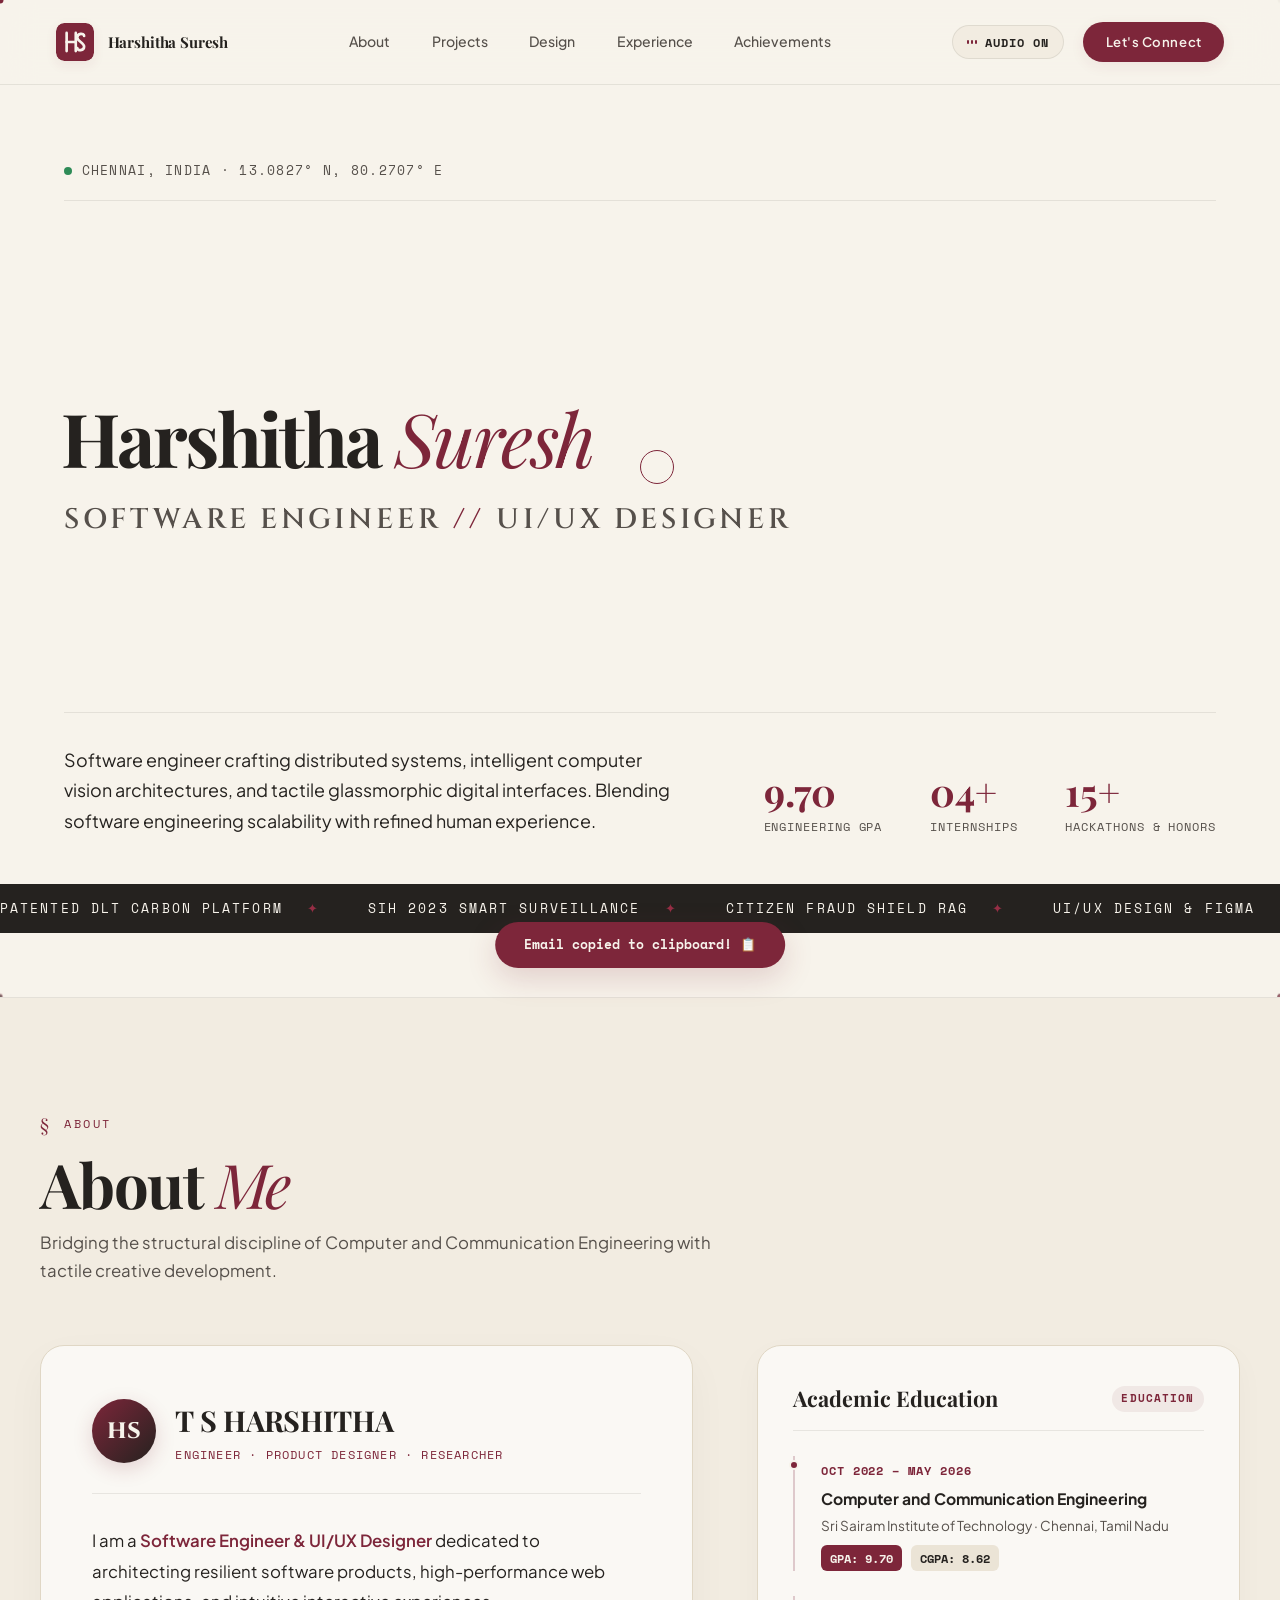
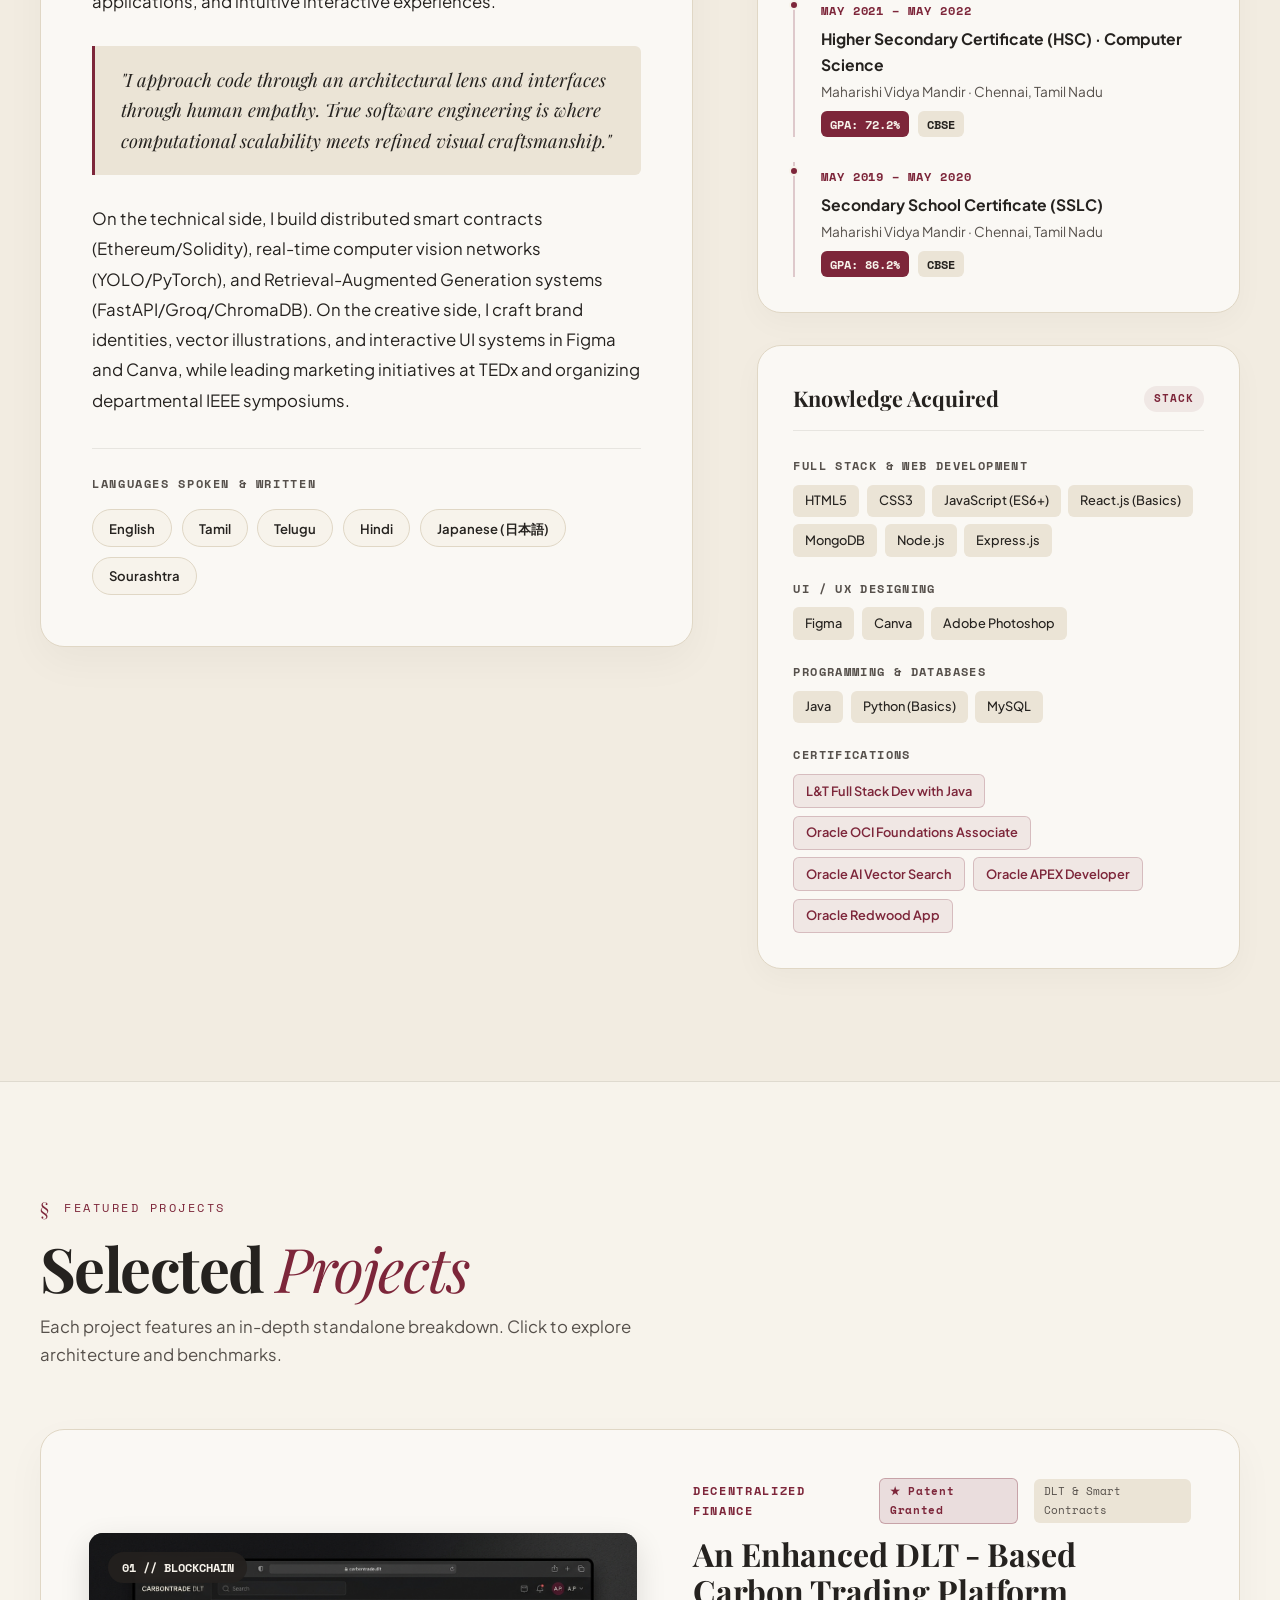
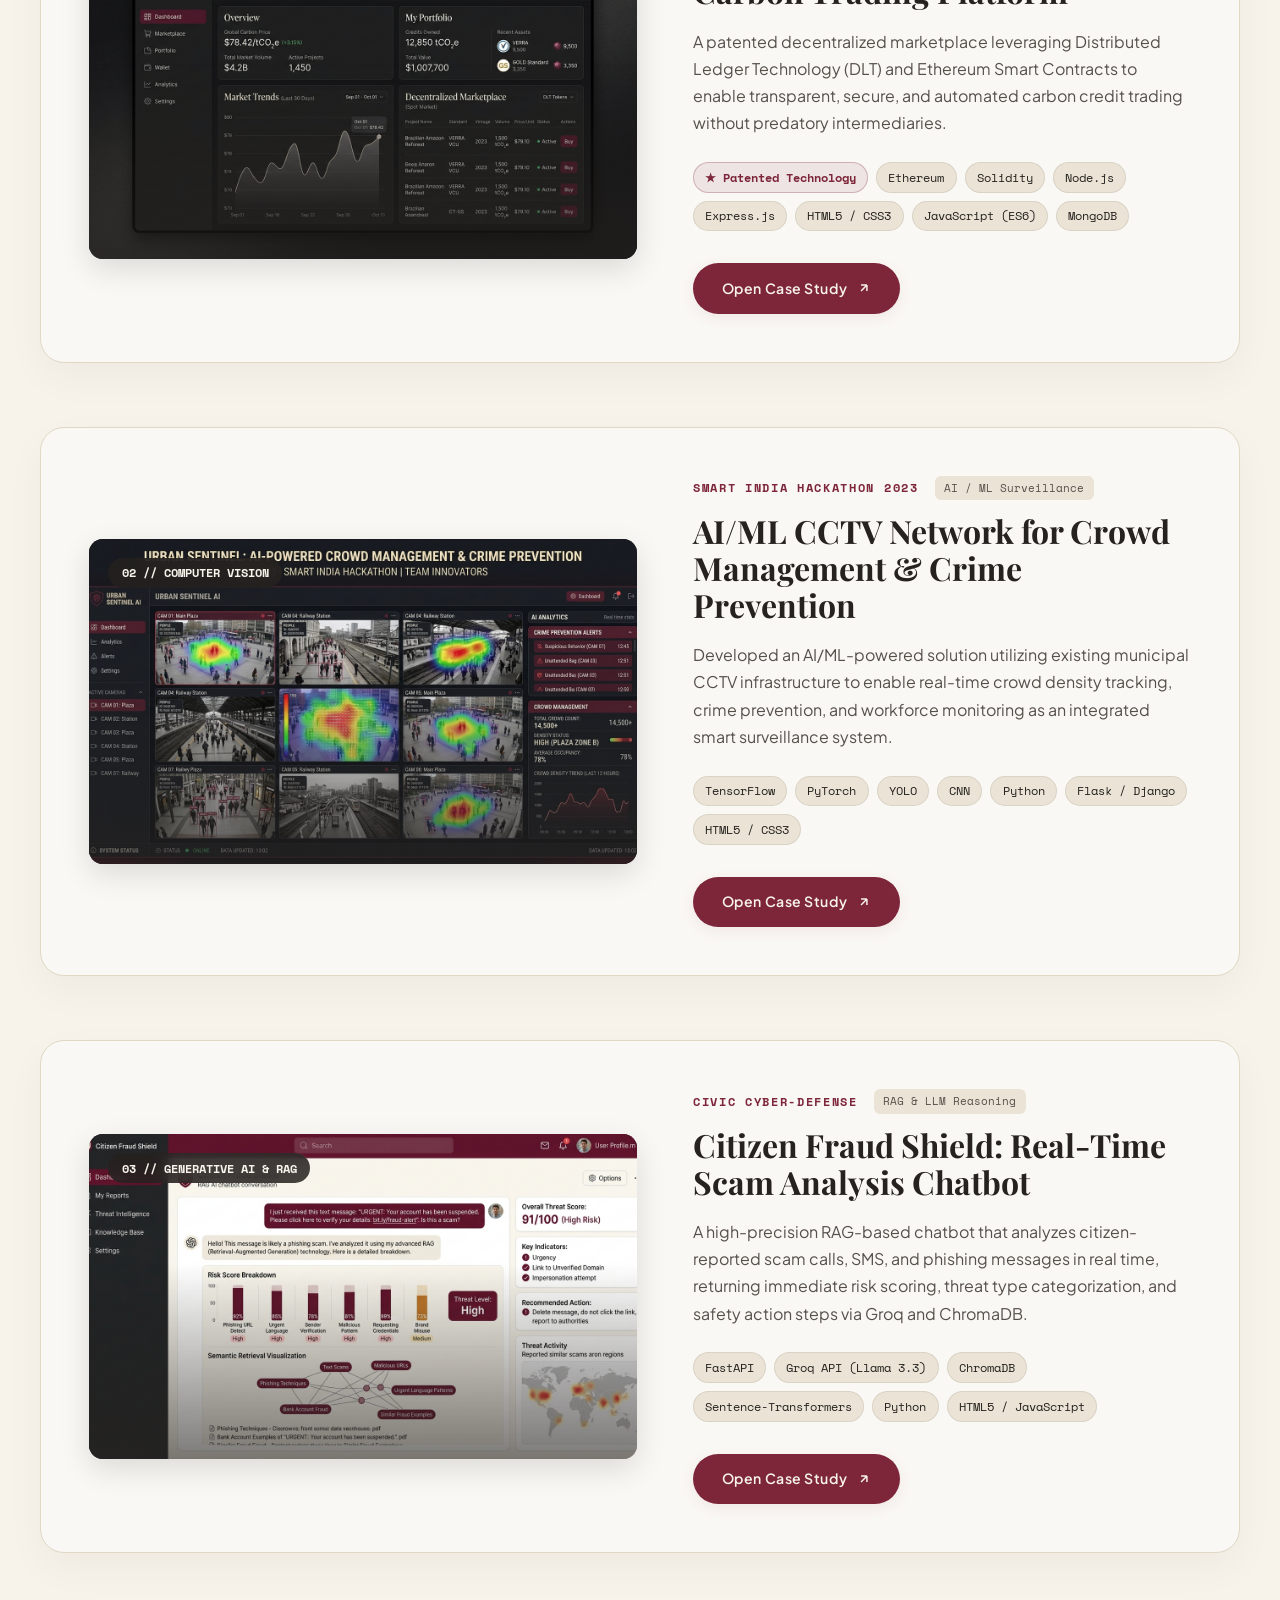
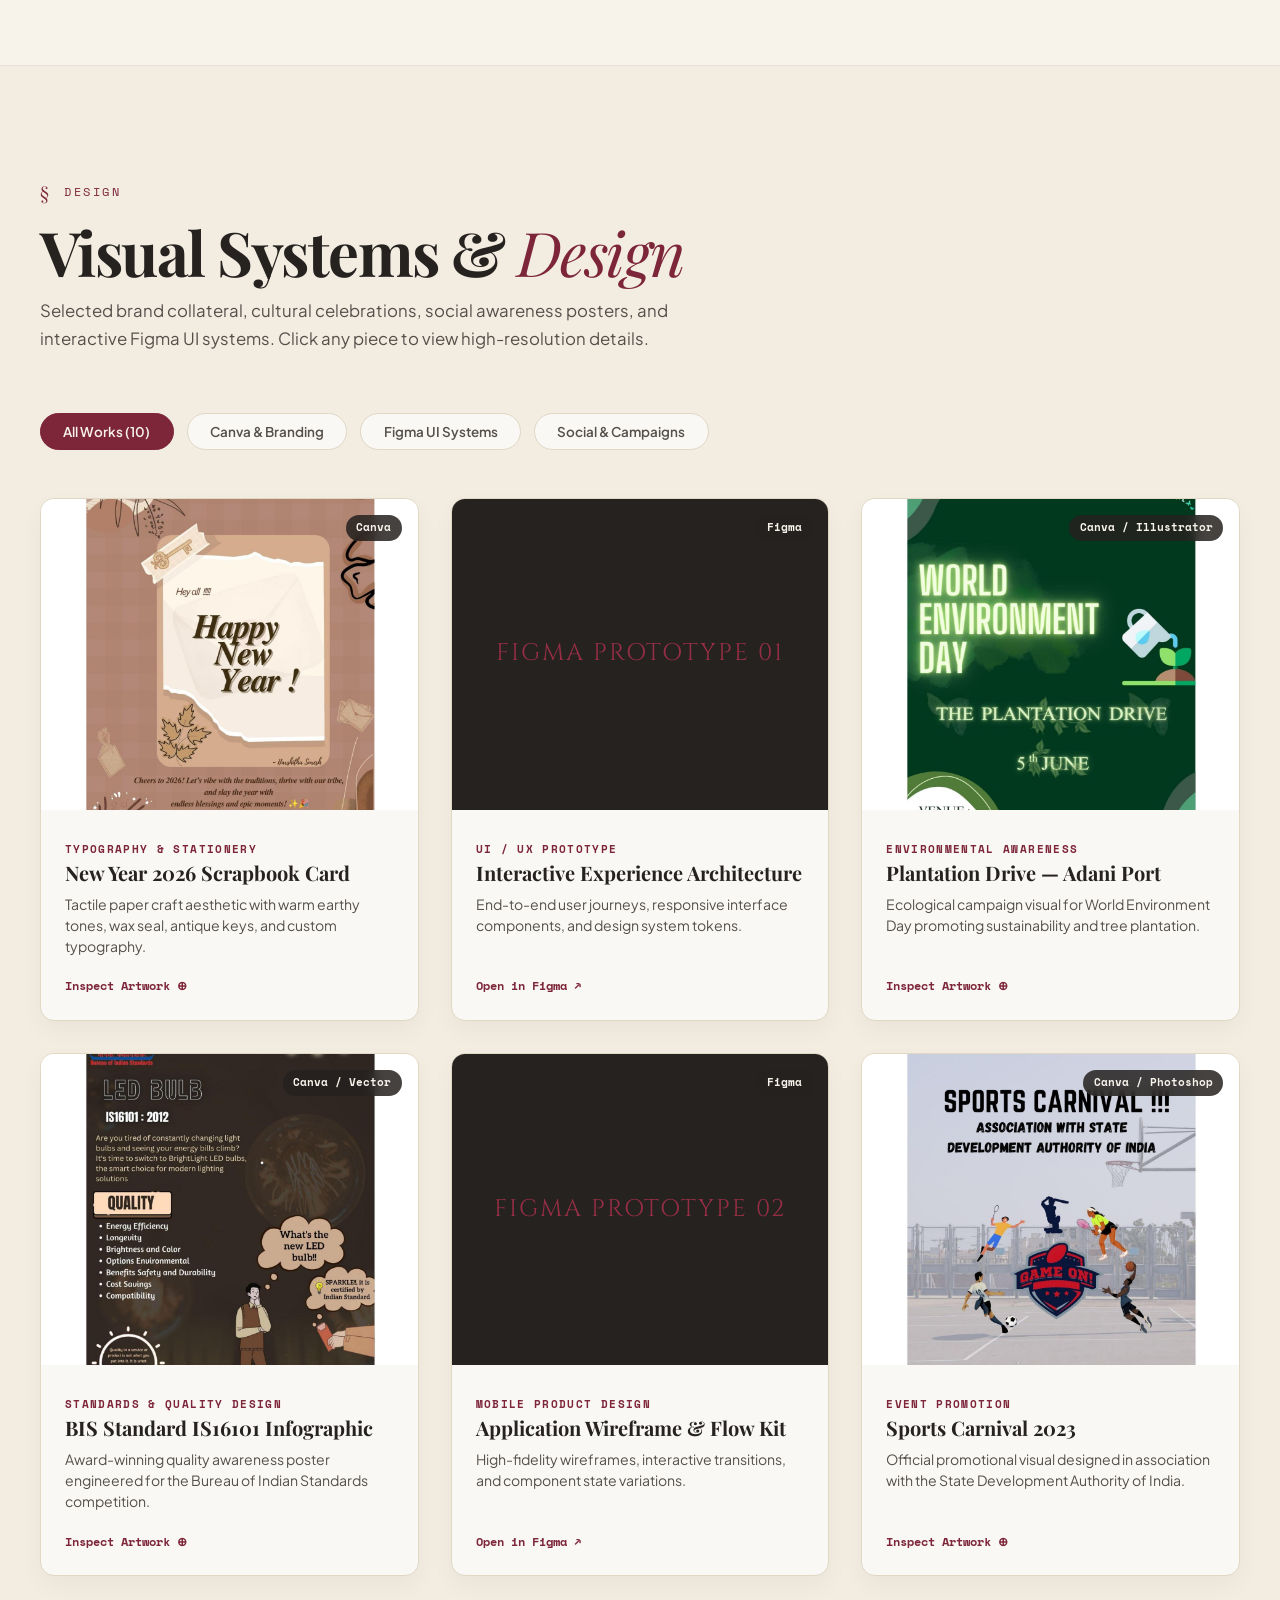
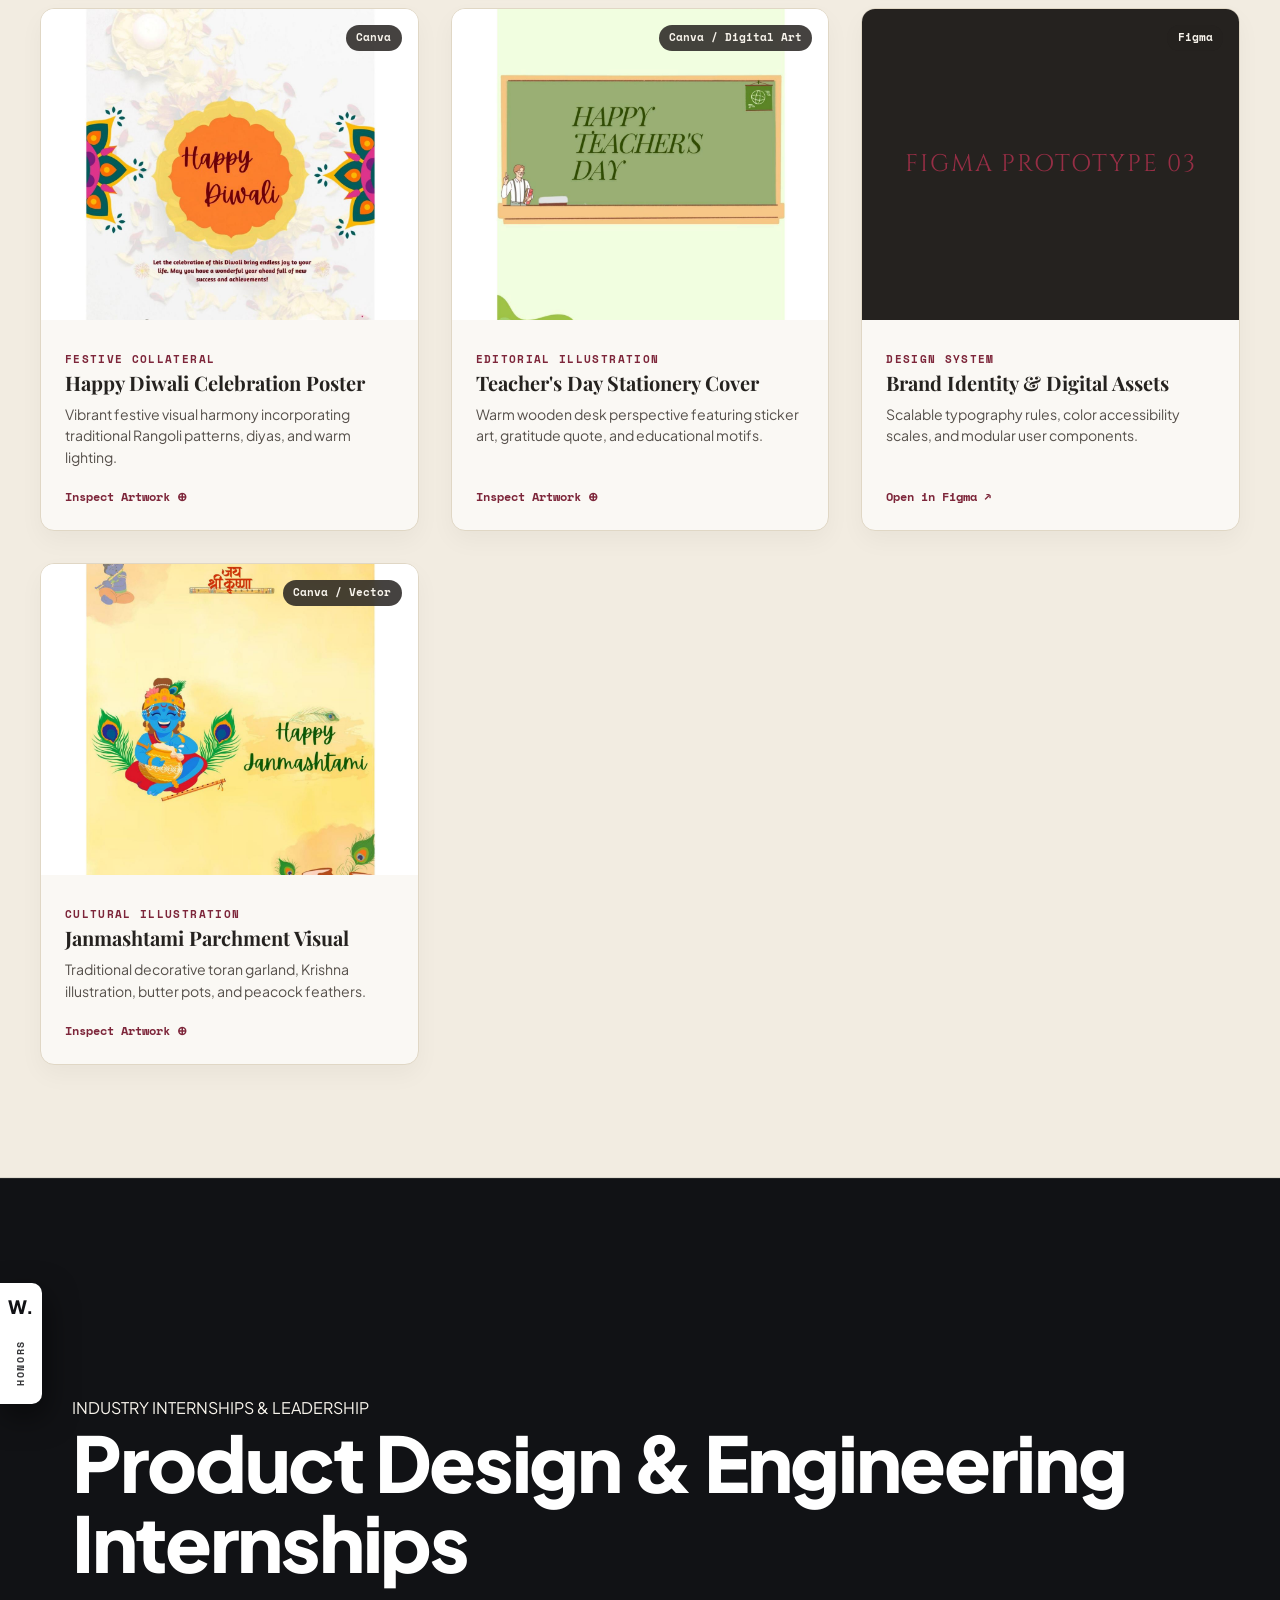
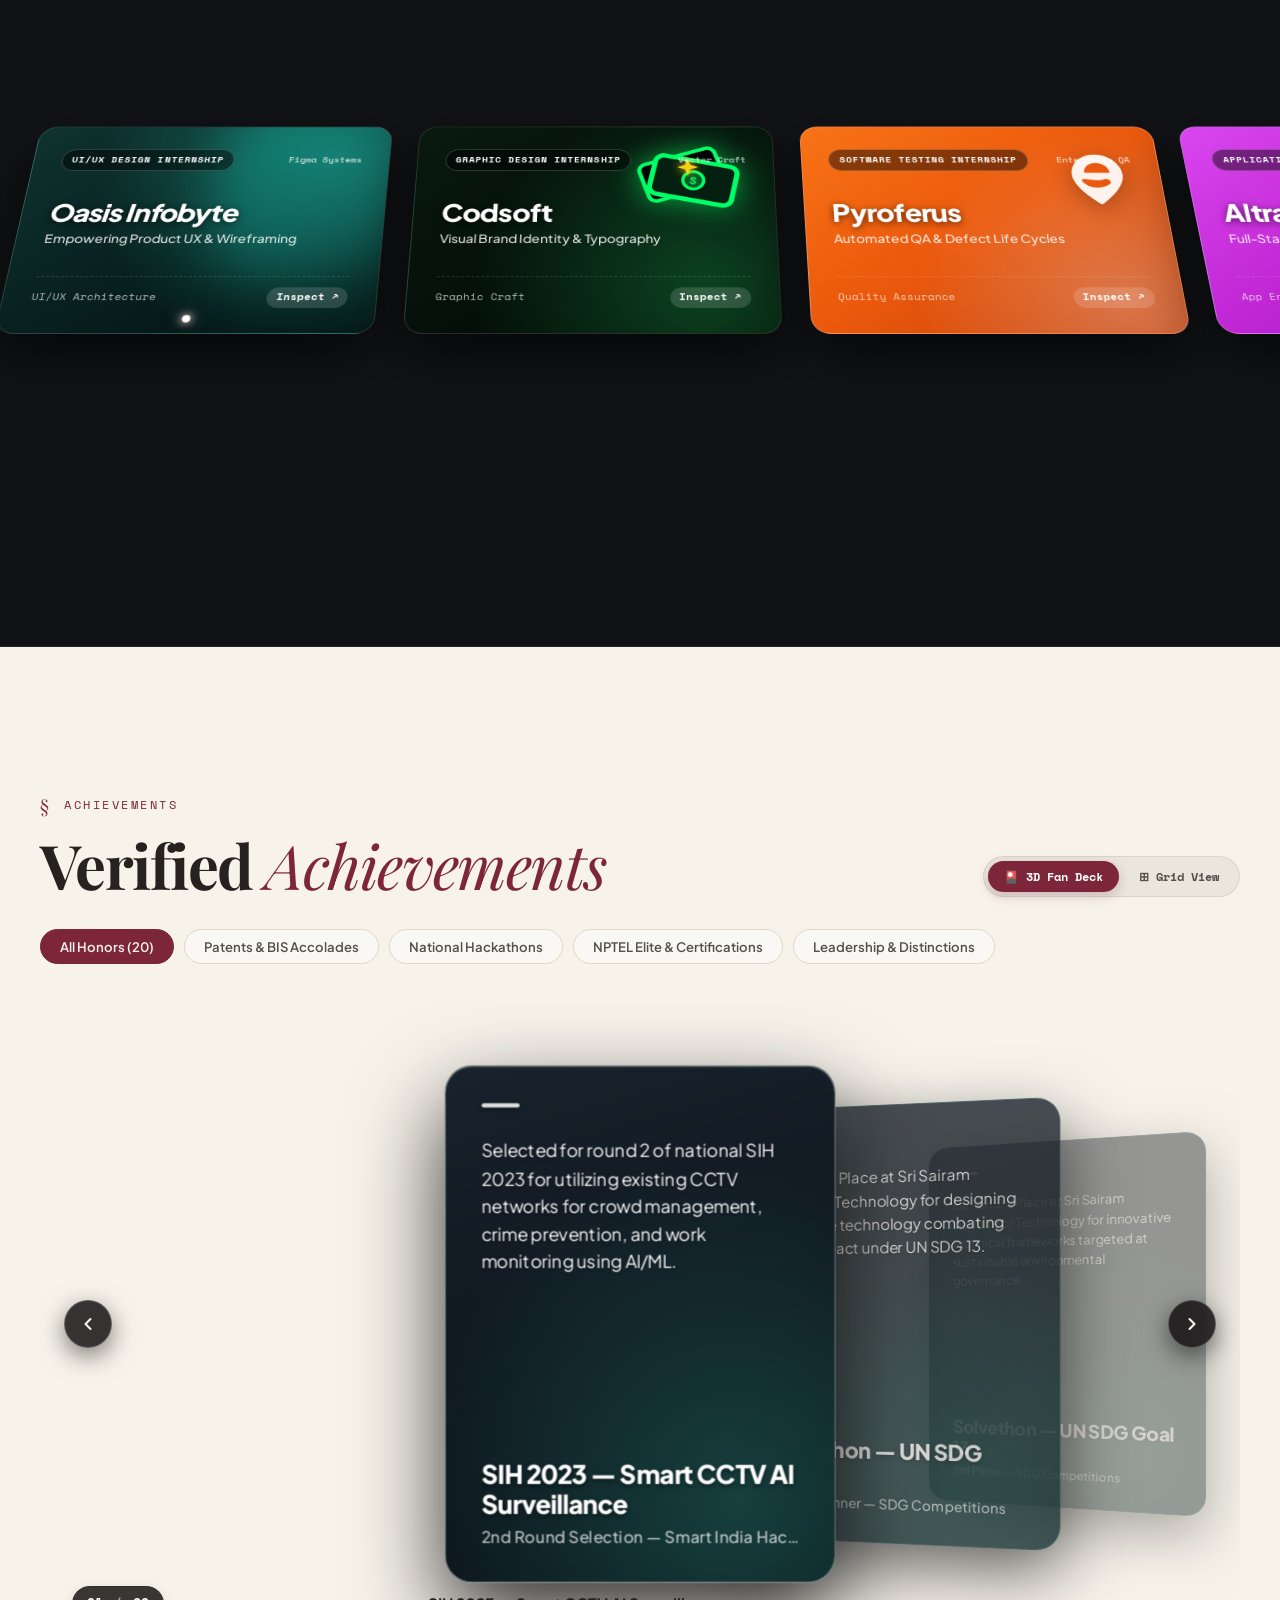
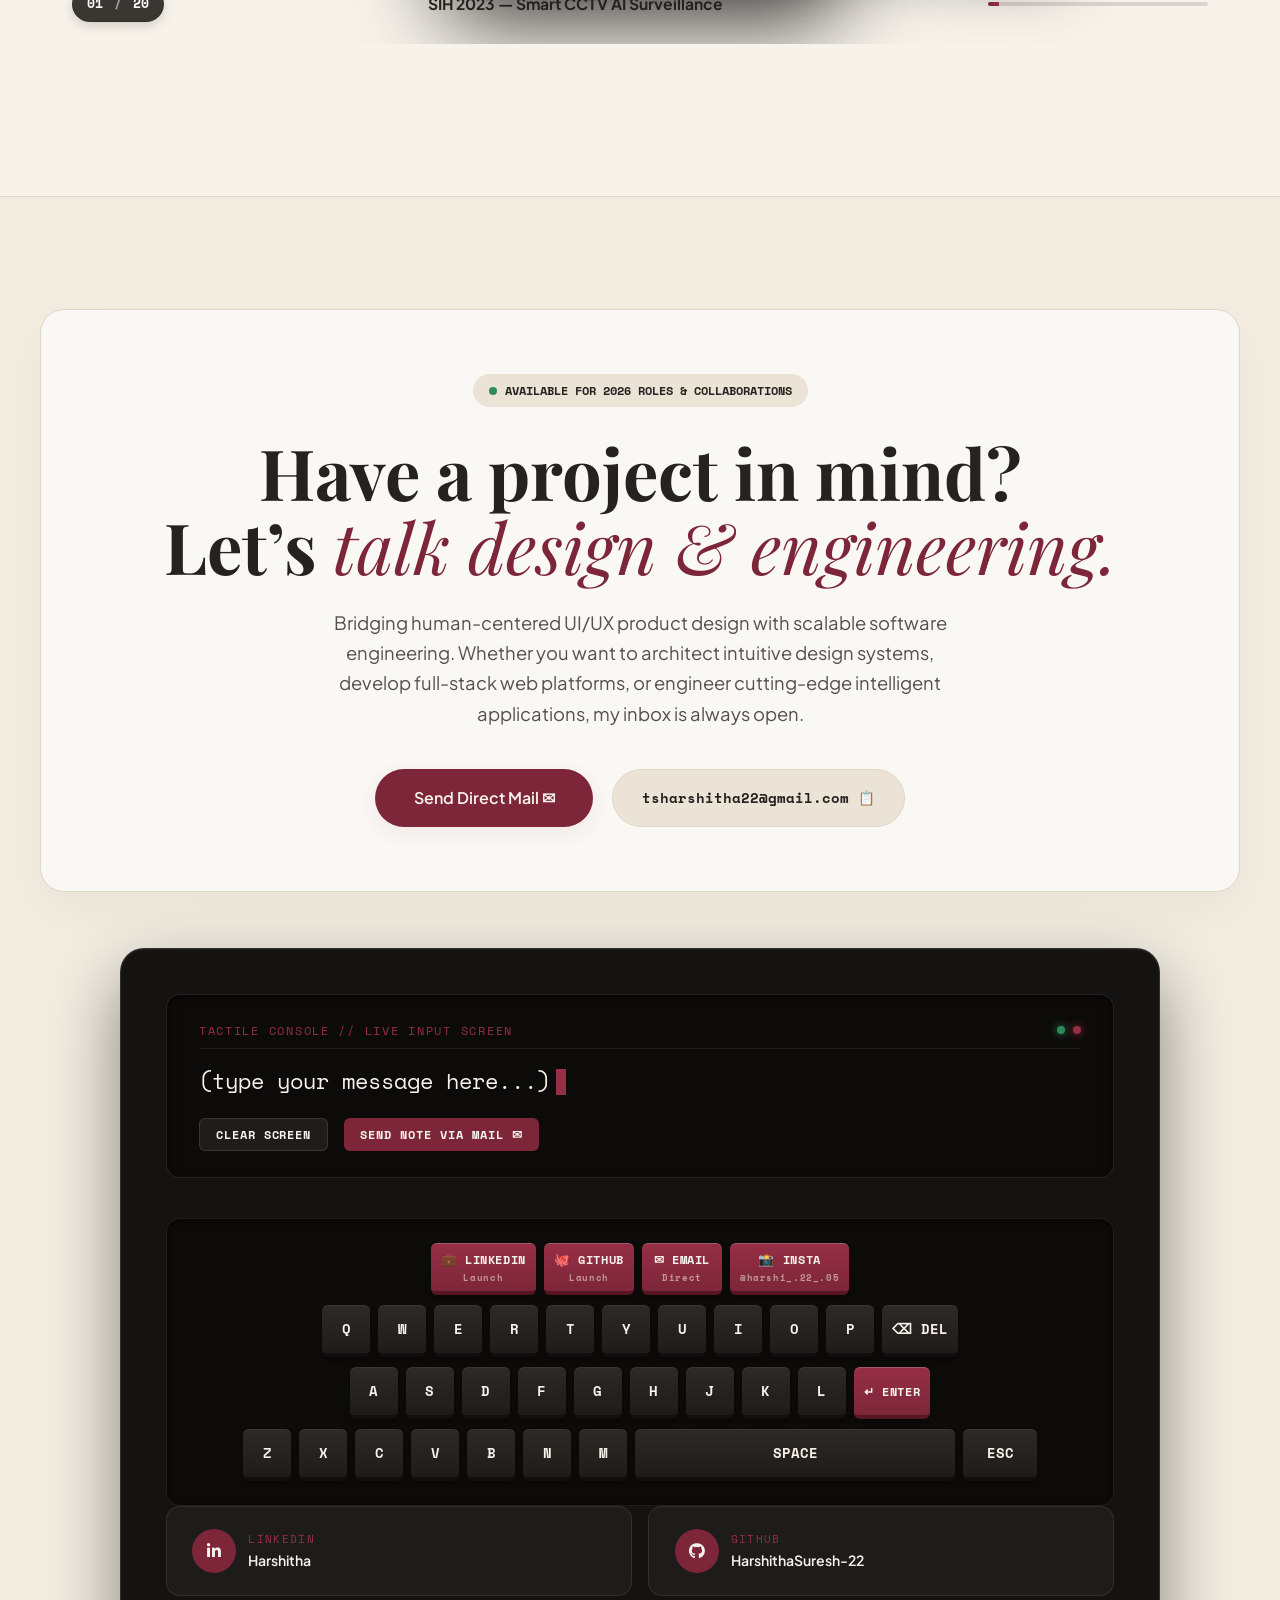
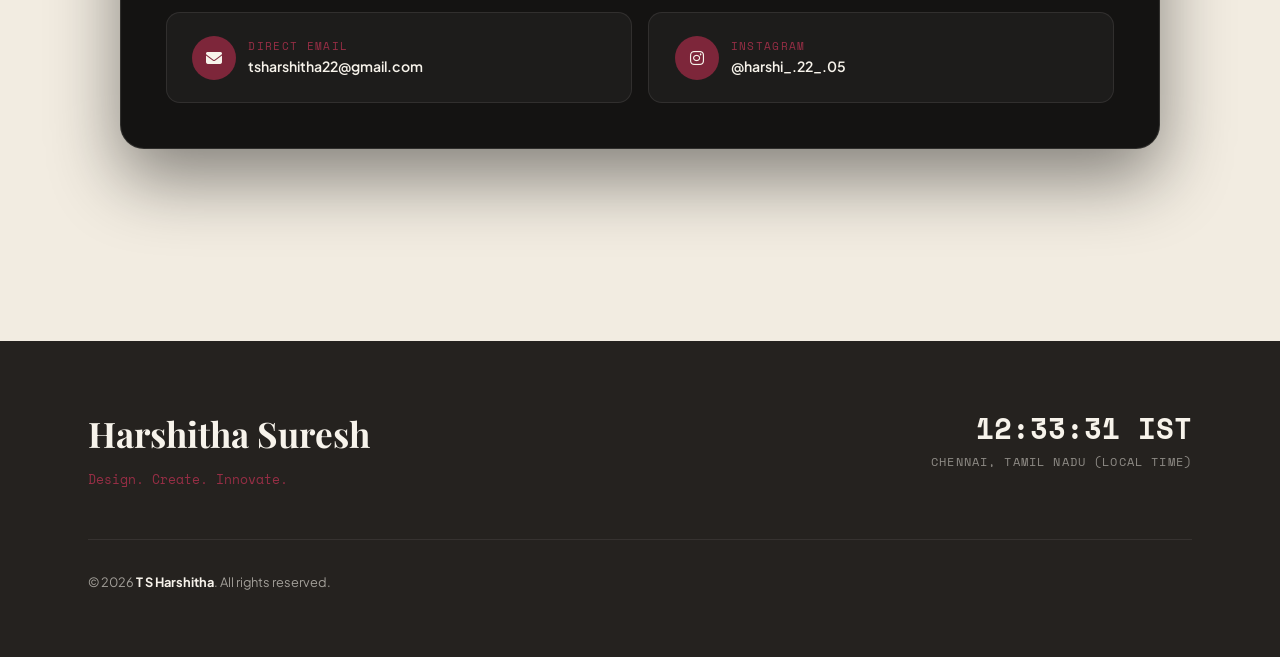
==== commit 2981fd4d: "Update index.html" ====
--- a/index.html
+++ b/index.html
@@ -1061,292 +1061,324 @@
       </div>
     </div>
   </div>
-
-  <!-- ======================================================================
+ <!-- ======================================================================
        SECTION 5B: ACHIEVEMENTS & HONORS
- <div id="achievements-grid-container" class="achievements-cards-grid" style="display: none;">
-
-  <!-- Card 1: SIH 2023 -->
-  <div class="achievement-card" data-category="hackathon" data-cursor="HONOR">
-    <div class="achievement-top">
-      <span class="achievement-cat">Smart India Hackathon</span>
-      <span class="achievement-rank-pill">2nd Round Selection</span>
-    </div>
-    <h4>SIH 2023 — Smart CCTV AI Surveillance</h4>
-    <p>Selected for round 2 of national SIH 2023 for utilizing existing CCTV networks for crowd management, crime prevention, and work monitoring using AI/ML.</p>
-    <div class="achievement-footer">
-      <span>National Hackathon</span>
-      <span>2023</span>
-    </div>
-  </div>
-
-  <!-- Card 2: Innovathon -->
-  <div class="achievement-card" data-category="hackathon" data-cursor="HONOR">
-    <div class="achievement-top">
-      <span class="achievement-cat">SDG Competitions</span>
-      <span class="achievement-rank-pill">1st Place Winner</span>
-    </div>
-    <h4>Innovathon — UN SDG Goal 13</h4>
-    <p>Secured 1st Place at Sri Sairam Institute of Technology for designing sustainable technology combating climate impact under UN SDG 13.</p>
-    <div class="achievement-footer">
-      <span>SSIT Chennai</span>
-      <span>Goal 13</span>
-    </div>
-  </div>
-
-  <!-- Card 3: Solvethon -->
-  <div class="achievement-card" data-category="hackathon" data-cursor="HONOR">
-    <div class="achievement-top">
-      <span class="achievement-cat">SDG Competitions</span>
-      <span class="achievement-rank-pill">3rd Place</span>
-    </div>
-    <h4>Solvethon — UN SDG Goal 13</h4>
-    <p>Earned 3rd Place at Sri Sairam Institute of Technology for innovative technical frameworks targeted at sustainable environmental governance.</p>
-    <div class="achievement-footer">
-      <span>SSIT Chennai</span>
-      <span>Goal 13</span>
-    </div>
-  </div>
-
-  <!-- Card 4: Real-Time Street Parking Management -->
-  <div class="achievement-card" data-category="hackathon" data-cursor="HONOR">
-    <div class="achievement-top">
-      <span class="achievement-cat">Cyber Hackathon</span>
-      <span class="achievement-rank-pill">1st Prize Winner</span>
-    </div>
-    <h4>Real-Time Street Parking Management</h4>
-    <p>Awarded 1st Prize for engineering a smart, effective real-time IoT and algorithm-based management system for municipal street parking.</p>
-    <div class="achievement-footer">
-      <span>Smart Mobility</span>
-      <span>1st Prize</span>
-    </div>
-  </div>
-
-  <!-- Card 5: Patented DLT Architecture -->
-  <div class="achievement-card" data-category="bis" data-cursor="HONOR">
-    <div class="achievement-top">
-      <span class="achievement-cat" style="color:var(--color-burgundy); font-weight:700;">Intellectual Property</span>
-      <span class="achievement-rank-pill" style="background:var(--color-burgundy); color:#fff;">Patent Granted</span>
-    </div>
-    <h4>Patented DLT Architecture for Carbon Credit Platform</h4>
-    <p>Official patent awarded for novel Distributed Ledger Technology framework, smart contract escrow mechanisms, and fraud-free cryptographic carbon credit verification.</p>
-    <div class="achievement-footer">
-      <span>Patent Granted</span>
-      <span>DLT Blockchain</span>
-    </div>
-  </div>
-
-  <!-- Card 6: Desalination Project -->
-  <div class="achievement-card" data-category="bis" data-cursor="HONOR">
-    <div class="achievement-top">
-      <span class="achievement-cat">Govt of India Funded</span>
-      <span class="achievement-rank-pill">College Representative</span>
-    </div>
-    <h4>Desalination Project for Carbon-Offset Plant</h4>
-    <p>Represented college for the Government of India (GoI) funded Desalination Project engineered for carbon-offset industrial applications.</p>
-    <div class="achievement-footer">
-      <span>Funded Research</span>
-      <span>GoI Sponsored</span>
-    </div>
-  </div>
-
-  <!-- Card 7: BIS Standard Paper Presentation -->
-  <div class="achievement-card" data-category="bis" data-cursor="HONOR">
-    <div class="achievement-top">
-      <span class="achievement-cat">Bureau of Indian Standards</span>
-      <span class="achievement-rank-pill">Winner</span>
-    </div>
-    <h4>BIS Standard Paper Presentation</h4>
-    <p>Won the prestigious Paper Presentation on national standards, quality frameworks, and technical implementation methodologies.</p>
-    <div class="achievement-footer">
-      <span>BIS Canon</span>
-      <span>Winner</span>
-    </div>
-  </div>
-
-  <!-- Card 8: Poster Presentation -->
-  <div class="achievement-card" data-category="bis" data-cursor="HONOR">
-    <div class="achievement-top">
-      <span class="achievement-cat">BIS Canon 2024</span>
-      <span class="achievement-rank-pill">4th Place Designing</span>
-    </div>
-    <h4>Poster Presentation in Designing</h4>
-    <p>Recognized with 4th Place in design excellence at BIS Canon 2024 for technical communication visual poster design.</p>
-    <div class="achievement-footer">
-      <span>BIS 2024</span>
-      <span>4th Place</span>
-    </div>
-  </div>
-
-  <!-- Card 9: Santana Dharma -->
-  <div class="achievement-card" data-category="leadership" data-cursor="HONOR">
-    <div class="achievement-top">
-      <span class="achievement-cat">UI/UX Workshop</span>
-      <span class="achievement-rank-pill">Grade A+</span>
-    </div>
-    <h4>Santana Dharma, Ambala Cantt</h4>
-    <p>Awarded top "A+" grade for outstanding performance in UI/UX architecture, wireframing, and interactive design methodologies.</p>
-    <div class="achievement-footer">
-      <span>Ambala Cantt</span>
-      <span>A+ Distinction</span>
-    </div>
-  </div>
-
-  <!-- Card 10: Yesist12 Leadership -->
-  <div class="achievement-card" data-category="leadership" data-cursor="HONOR">
-    <div class="achievement-top">
-      <span class="achievement-cat">Leadership</span>
-      <span class="achievement-rank-pill">Marketing Lead</span>
-    </div>
-    <h4>Yesist12 Leadership</h4>
-    <p>Led marketing strategy, team coordination, and participant acquisition campaigns for the international Yesist12 initiative.</p>
-    <div class="achievement-footer">
-      <span>International Initiative</span>
-      <span>Executive</span>
-    </div>
-  </div>
-
-  <!-- Card 11: Canva Design Workshop -->
-  <div class="achievement-card" data-category="leadership" data-cursor="HONOR">
-    <div class="achievement-top">
-      <span class="achievement-cat">Mentorship</span>
-      <span class="achievement-rank-pill">Instructor</span>
-    </div>
-    <h4>Canva Design Workshop for Juniors</h4>
-    <p>Conducted hands-on design and visual hierarchy workshop for junior engineering peers to elevate digital presentation standards.</p>
-    <div class="achievement-footer">
-      <span>Design Mentorship</span>
-      <span>Instructor</span>
-    </div>
-  </div>
-
-  <!-- Card 12: NPTEL Elite -->
-  <div class="achievement-card" data-category="nptel" data-cursor="HONOR">
-    <div class="achievement-top">
-      <span class="achievement-cat">NPTEL Elite</span>
-      <span class="achievement-rank-pill">Elite Distinction</span>
-    </div>
-    <h4>Software Conceptual Design &amp; Java</h4>
-    <p>Secured NPTEL Elite certifications in Software Conceptual Design and Programming in Java with high honors.</p>
-    <div class="achievement-footer">
-      <span>IIT NPTEL</span>
-      <span>Elite</span>
-    </div>
-  </div>
-
-  <!-- Card 13: IIoT NPTEL -->
-  <div class="achievement-card" data-category="nptel" data-cursor="HONOR">
-    <div class="achievement-top">
-      <span class="achievement-cat">NPTEL Elite</span>
-      <span class="achievement-rank-pill">Secured Elite</span>
-    </div>
-    <h4>Industrial Internet of Things (IoT)</h4>
-    <p>Completed intensive Elite certified curriculum covering industrial sensors, networked architectures, and edge intelligence.</p>
-    <div class="achievement-footer">
-      <span>IIT NPTEL</span>
-      <span>Elite</span>
-    </div>
-  </div>
-
-  <!-- Card 14: RISC - V VSD SQUADRON -->
-  <div class="achievement-card" data-category="nptel" data-cursor="HONOR">
-    <div class="achievement-top">
-      <span class="achievement-cat">Hardware &amp; Architecture</span>
-      <span class="achievement-rank-pill">IIT Madras</span>
-    </div>
-    <h4>RISC - V VSD SQUADRON — IIT Madras</h4>
-    <p>Selected participant in RISC-V processor architectural training and instruction set verification organized with IIT Madras.</p>
-    <div class="achievement-footer">
-      <span>IIT Madras</span>
-      <span>RISC-V</span>
-    </div>
-  </div>
-
-  <!-- Card 15: IEEE Day 2024 -->
-  <div class="achievement-card" data-category="leadership" data-cursor="HONOR">
-    <div class="achievement-top">
-      <span class="achievement-cat">IEEE Events</span>
-      <span class="achievement-rank-pill">Lead Designer</span>
-    </div>
-    <h4>IEEE Day 2024 Designer &amp; Active Member</h4>
-    <p>Official creative designer for IEEE Day 2024 events; active IEEE member contributing to global technology advancement events.</p>
-    <div class="achievement-footer">
-      <span>IEEE Society</span>
-      <span>2024</span>
-    </div>
-  </div>
-
-  <!-- Card 16: PGPA Performance -->
-  <div class="achievement-card" data-category="nptel" data-cursor="HONOR">
-    <div class="achievement-top">
-      <span class="achievement-cat">Academic Rank</span>
-      <span class="achievement-rank-pill">2nd Place</span>
-    </div>
-    <h4>2nd Place Overall PGPA Performance</h4>
-    <p>Recognized for outstanding academic merit, securing 2nd place overall for Semester PGPA across the department.</p>
-    <div class="achievement-footer">
-      <span>Department Merit</span>
-      <span>Silver Rank</span>
-    </div>
-  </div>
-
-  <!-- Card 17: Symposium Organiser -->
-  <div class="achievement-card" data-category="leadership" data-cursor="HONOR">
-    <div class="achievement-top">
-      <span class="achievement-cat">Department Event</span>
-      <span class="achievement-rank-pill">Key Organiser</span>
-    </div>
-    <h4>Symposium Organiser — IoT Domain</h4>
-    <p>Spearheaded planning, logistics, and presentation flow for the department symposium in the Internet of Things (IoT) domain.</p>
-    <div class="achievement-footer">
-      <span>IoT Symposium</span>
-      <span>Executive</span>
-    </div>
-  </div>
-
-  <!-- Card 18: SmartED Campus Ambassador -->
-  <div class="achievement-card" data-category="leadership" data-cursor="HONOR">
-    <div class="achievement-top">
-      <span class="achievement-cat">Campus Leadership</span>
-      <span class="achievement-rank-pill">Ambassador</span>
-    </div>
-    <h4>SmartED Campus Ambassador</h4>
-    <p>Represented SmartED on campus, spearheading student outreach, educational workshops, and skill-building initiatives across engineering batches.</p>
-    <div class="achievement-footer">
-      <span>SmartED</span>
-      <span>Campus Lead</span>
-    </div>
-  </div>
-
-  <!-- Card 19: TEDx Marketing Lead -->
-  <div class="achievement-card" data-category="leadership" data-cursor="HONOR">
-    <div class="achievement-top">
-      <span class="achievement-cat">Global Brand</span>
-      <span class="achievement-rank-pill">Marketing Lead</span>
-    </div>
-    <h4>TEDx Marketing Lead</h4>
-    <p>Spearheaded promotional campaigns, digital storytelling, audience acquisition, and creative direction for flagship TEDx events.</p>
-    <div class="achievement-footer">
-      <span>TEDx</span>
-      <span>Marketing Lead</span>
-    </div>
-  </div>
-
-  <!-- Card 20: UBA & Red Ribbon Club -->
-  <div class="achievement-card" data-category="leadership" data-cursor="HONOR">
-    <div class="achievement-top">
-      <span class="achievement-cat">Social Impact &amp; Tech</span>
-      <span class="achievement-rank-pill">Core MAGIC Member</span>
-    </div>
-    <h4>Unnat Bharat Abhiyaan (UBA) &amp; Red Ribbon Club</h4>
-    <p>Active Guide and core MAGIC member. UBA has adopted 5 rural villages where we conduct ground surveys, tree plantations, and leverage technology to eliminate grassroots difficulties.</p>
-    <div class="achievement-footer">
-      <span>UBA &amp; RRC</span>
-      <span>Village Tech Guide</span>
-    </div>
-  </div>
-
-</div>
+       ====================================================================== -->
+  <section id="achievements" class="achievements-section">
+    <div class="section-container">
+      <div class="achievements-grid-wrapper">
+        <div class="achievements-header-row" style="display: flex; justify-content: space-between; align-items: flex-end; margin-bottom: 2rem; flex-wrap: wrap; gap: 1rem;">
+          <div class="section-editorial-header" style="margin-bottom: 0;">
+            <span class="section-label">Achievements</span>
+            <h2 class="section-title">Verified <span>Achievements</span></h2>
+          </div>
+          <div class="achievements-view-toggle">
+            <button id="btn-view-fan" class="view-toggle-btn active" title="3D Turning Fan Deck">🎴 3D Fan Deck</button>
+            <button id="btn-view-grid" class="view-toggle-btn" title="Grid View">⊞ Grid View</button>
+          </div>
+        </div>
+
+        <div class="achievements-filter-tabs">
+          <button class="filter-btn active" data-filter="all">All Honors (20)</button>
+          <button class="filter-btn" data-filter="bis">Patents & BIS Accolades</button>
+          <button class="filter-btn" data-filter="hackathon">National Hackathons</button>
+          <button class="filter-btn" data-filter="nptel">NPTEL Elite & Certifications</button>
+          <button class="filter-btn" data-filter="leadership">Leadership & Distinctions</button>
+        </div>
+
+        <!-- 3D Fan Turning Slides Stage (Meet Vora Inspired) -->
+        <div id="achievements-fan-stage" class="achievements-fan-stage" data-cursor="DRAG">
+          <div class="fan-stage-ambient-glow"></div>
+
+          <!-- Left / Right Navigation Arrows -->
+          <button id="fan-btn-prev" class="fan-nav-arrow fan-arrow-prev" aria-label="Previous Slide">
+            <svg width="20" height="20" viewBox="0 0 24 24" fill="none" stroke="currentColor" stroke-width="2.5" stroke-linecap="round" stroke-linejoin="round"><polyline points="15 18 9 12 15 6"></polyline></svg>
+          </button>
+          <button id="fan-btn-next" class="fan-nav-arrow fan-arrow-next" aria-label="Next Slide">
+            <svg width="20" height="20" viewBox="0 0 24 24" fill="none" stroke="currentColor" stroke-width="2.5" stroke-linecap="round" stroke-linejoin="round"><polyline points="9 18 15 12 9 6"></polyline></svg>
+          </button>
+
+          <!-- The Fan Deck Container (Populated / Managed by 3D Engine) -->
+          <div id="fan-deck" class="fan-deck"></div>
+
+          <!-- Bottom HUD Bar -->
+          <div class="fan-stage-footer">
+            <div class="fan-slide-counter">
+              <span id="fan-current-num">01</span>
+              <span class="fan-counter-sep">/</span>
+              <span id="fan-total-num">20</span>
+            </div>
+            <div id="fan-active-label" class="fan-active-label">All Honors</div>
+            <div class="fan-progress-track">
+              <div id="fan-progress-bar" class="fan-progress-bar" style="width: 5%;"></div>
+            </div>
+          </div>
+        </div>
+
+        <div id="achievements-grid-container" class="achievements-cards-grid" style="display: none;">
+          <div class="achievement-card" data-category="hackathon" data-cursor="HONOR">
+            <div class="achievement-top">
+              <span class="achievement-cat">Smart India Hackathon</span>
+              <span class="achievement-rank-pill">2nd Round Selection</span>
+            </div>
+            <h4>SIH 2023 — Smart CCTV AI Surveillance</h4>
+            <p>Selected for round 2 of national SIH 2023 for utilizing existing CCTV networks for crowd management, crime prevention, and work monitoring using AI/ML.</p>
+            <div class="achievement-footer">
+              <span>National Hackathon</span>
+              <span>2023</span>
+            </div>
+          </div>
+
+          <div class="achievement-card" data-category="hackathon" data-cursor="HONOR">
+            <div class="achievement-top">
+              <span class="achievement-cat">SDG Competitions</span>
+              <span class="achievement-rank-pill">1st Place Winner</span>
+            </div>
+            <h4>Innovathon — UN SDG Goal 13</h4>
+            <p>Secured 1st Place at Sri Sairam Institute of Technology for designing sustainable technology combating climate impact under UN SDG 13.</p>
+            <div class="achievement-footer">
+              <span>SSIT Chennai</span>
+              <span>Goal 13</span>
+            </div>
+          </div>
+
+          <div class="achievement-card" data-category="hackathon" data-cursor="HONOR">
+            <div class="achievement-top">
+              <span class="achievement-cat">SDG Competitions</span>
+              <span class="achievement-rank-pill">3rd Place</span>
+            </div>
+            <h4>Solvethon — UN SDG Goal 13</h4>
+            <p>Earned 3rd Place at Sri Sairam Institute of Technology for innovative technical frameworks targeted at sustainable environmental governance.</p>
+            <div class="achievement-footer">
+              <span>SSIT Chennai</span>
+              <span>Goal 13</span>
+            </div>
+          </div>
+
+          <div class="achievement-card" data-category="hackathon" data-cursor="HONOR">
+            <div class="achievement-top">
+              <span class="achievement-cat">Cyber Hackathon</span>
+              <span class="achievement-rank-pill">1st Prize Winner</span>
+            </div>
+            <h4>Real-Time Street Parking Management</h4>
+            <p>Awarded 1st Prize for engineering a smart, effective real-time IoT and algorithm-based management system for municipal street parking.</p>
+            <div class="achievement-footer">
+              <span>Smart Mobility</span>
+              <span>1st Prize</span>
+            </div>
+          </div>
+
+          <div class="achievement-card" data-category="bis" data-cursor="HONOR">
+            <div class="achievement-top">
+              <span class="achievement-cat" style="color:var(--color-burgundy); font-weight:700;">Intellectual Property</span>
+              <span class="achievement-rank-pill" style="background:var(--color-burgundy); color:#fff;">Patent Granted</span>
+            </div>
+            <h4>Patented DLT Architecture for Carbon Credit Platform</h4>
+            <p>Official patent awarded for novel Distributed Ledger Technology framework, smart contract escrow mechanisms, and fraud-free cryptographic carbon credit verification.</p>
+            <div class="achievement-footer">
+              <span>Patent Granted</span>
+              <span>DLT Blockchain</span>
+            </div>
+          </div>
+
+          <div class="achievement-card" data-category="bis" data-cursor="HONOR">
+            <div class="achievement-top">
+              <span class="achievement-cat">Govt of India Funded</span>
+              <span class="achievement-rank-pill">College Representative</span>
+            </div>
+            <h4>Desalination Project for Carbon-Offset Plant</h4>
+            <p>Represented college for the Government of India (GoI) funded Desalination Project engineered for carbon-offset industrial applications.</p>
+            <div class="achievement-footer">
+              <span>Funded Research</span>
+              <span>GoI Sponsored</span>
+            </div>
+          </div>
+
+          <div class="achievement-card" data-category="bis" data-cursor="HONOR">
+            <div class="achievement-top">
+              <span class="achievement-cat">Bureau of Indian Standards</span>
+              <span class="achievement-rank-pill">Winner</span>
+            </div>
+            <h4>BIS Standard Paper Presentation</h4>
+            <p>Won the prestigious Paper Presentation on national standards, quality frameworks, and technical implementation methodologies.</p>
+            <div class="achievement-footer">
+              <span>BIS Canon</span>
+              <span>Winner</span>
+            </div>
+          </div>
+
+          <div class="achievement-card" data-category="bis" data-cursor="HONOR">
+            <div class="achievement-top">
+              <span class="achievement-cat">BIS Canon 2024</span>
+              <span class="achievement-rank-pill">4th Place Designing</span>
+            </div>
+            <h4>Poster Presentation in Designing</h4>
+            <p>Recognized with 4th Place in design excellence at BIS Canon 2024 for technical communication visual poster design.</p>
+            <div class="achievement-footer">
+              <span>BIS 2024</span>
+              <span>4th Place</span>
+            </div>
+          </div>
+
+          <div class="achievement-card" data-category="leadership" data-cursor="HONOR">
+            <div class="achievement-top">
+              <span class="achievement-cat">UI/UX Workshop</span>
+              <span class="achievement-rank-pill">Grade A+</span>
+            </div>
+            <h4>Santana Dharma, Ambala Cantt</h4>
+            <p>Awarded top "A+" grade for outstanding performance in UI/UX architecture, wireframing, and interactive design methodologies.</p>
+            <div class="achievement-footer">
+              <span>Ambala Cantt</span>
+              <span>A+ Distinction</span>
+            </div>
+          </div>
+
+          <div class="achievement-card" data-category="leadership" data-cursor="HONOR">
+            <div class="achievement-top">
+              <span class="achievement-cat">Leadership</span>
+              <span class="achievement-rank-pill">Marketing Lead</span>
+            </div>
+            <h4>Yesist12 Leadership</h4>
+            <p>Led marketing strategy, team coordination, and participant acquisition campaigns for the international Yesist12 initiative.</p>
+            <div class="achievement-footer">
+              <span>International Initiative</span>
+              <span>Executive</span>
+            </div>
+          </div>
+
+          <div class="achievement-card" data-category="leadership" data-cursor="HONOR">
+            <div class="achievement-top">
+              <span class="achievement-cat">Mentorship</span>
+              <span class="achievement-rank-pill">Instructor</span>
+            </div>
+            <h4>Canva Design Workshop for Juniors</h4>
+            <p>Conducted hands-on design and visual hierarchy workshop for junior engineering peers to elevate digital presentation standards.</p>
+            <div class="achievement-footer">
+              <span>Design Mentorship</span>
+              <span>Instructor</span>
+            </div>
+          </div>
+
+          <div class="achievement-card" data-category="nptel" data-cursor="HONOR">
+            <div class="achievement-top">
+              <span class="achievement-cat">NPTEL Elite</span>
+              <span class="achievement-rank-pill">Elite Distinction</span>
+            </div>
+            <h4>Software Conceptual Design & Java</h4>
+            <p>Secured NPTEL Elite certifications in Software Conceptual Design and Programming in Java with high honors.</p>
+            <div class="achievement-footer">
+              <span>IIT NPTEL</span>
+              <span>Elite</span>
+            </div>
+          </div>
+
+          <div class="achievement-card" data-category="nptel" data-cursor="HONOR">
+            <div class="achievement-top">
+              <span class="achievement-cat">NPTEL Elite</span>
+              <span class="achievement-rank-pill">Secured Elite</span>
+            </div>
+            <h4>Industrial Internet of Things (IoT)</h4>
+            <p>Completed intensive Elite certified curriculum covering industrial sensors, networked architectures, and edge intelligence.</p>
+            <div class="achievement-footer">
+              <span>IIT NPTEL</span>
+              <span>Elite</span>
+            </div>
+          </div>
+
+          <div class="achievement-card" data-category="nptel" data-cursor="HONOR">
+            <div class="achievement-top">
+              <span class="achievement-cat">Hardware & Architecture</span>
+              <span class="achievement-rank-pill">IIT Madras</span>
+            </div>
+            <h4>RISC - V VSD SQUADRON — IIT Madras</h4>
+            <p>Selected participant in RISC-V processor architectural training and instruction set verification organized with IIT Madras.</p>
+            <div class="achievement-footer">
+              <span>IIT Madras</span>
+              <span>RISC-V</span>
+            </div>
+          </div>
+
+          <div class="achievement-card" data-category="leadership" data-cursor="HONOR">
+            <div class="achievement-top">
+              <span class="achievement-cat">IEEE Events</span>
+              <span class="achievement-rank-pill">Lead Designer</span>
+            </div>
+            <h4>IEEE Day 2024 Designer & Active Member</h4>
+            <p>Official creative designer for IEEE Day 2024 events; active IEEE member contributing to global technology advancement events.</p>
+            <div class="achievement-footer">
+              <span>IEEE Society</span>
+              <span>2024</span>
+            </div>
+          </div>
+
+          <div class="achievement-card" data-category="nptel" data-cursor="HONOR">
+            <div class="achievement-top">
+              <span class="achievement-cat">Academic Rank</span>
+              <span class="achievement-rank-pill">2nd Place</span>
+            </div>
+            <h4>2nd Place Overall PGPA Performance</h4>
+            <p>Recognized for outstanding academic merit, securing 2nd place overall for Semester PGPA across the department.</p>
+            <div class="achievement-footer">
+              <span>Department Merit</span>
+              <span>Silver Rank</span>
+            </div>
+          </div>
+
+          <div class="achievement-card" data-category="leadership" data-cursor="HONOR">
+            <div class="achievement-top">
+              <span class="achievement-cat">Department Event</span>
+              <span class="achievement-rank-pill">Key Organiser</span>
+            </div>
+            <h4>Symposium Organiser — IoT Domain</h4>
+            <p>Spearheaded planning, logistics, and presentation flow for the department symposium in the Internet of Things (IoT) domain.</p>
+            <div class="achievement-footer">
+              <span>IoT Symposium</span>
+              <span>Executive</span>
+            </div>
+          </div>
+
+          <div class="achievement-card" data-category="leadership" data-cursor="HONOR">
+            <div class="achievement-top">
+              <span class="achievement-cat">Campus Leadership</span>
+              <span class="achievement-rank-pill">Ambassador</span>
+            </div>
+            <h4>SmartED Campus Ambassador</h4>
+            <p>Represented SmartED on campus, spearheading student outreach, educational workshops, and skill-building initiatives across engineering batches.</p>
+            <div class="achievement-footer">
+              <span>SmartED</span>
+              <span>Campus Lead</span>
+            </div>
+          </div>
+
+          <div class="achievement-card" data-category="leadership" data-cursor="HONOR">
+            <div class="achievement-top">
+              <span class="achievement-cat">Global Brand</span>
+              <span class="achievement-rank-pill">Marketing Lead</span>
+            </div>
+            <h4>TEDx Marketing Lead</h4>
+            <p>Spearheaded promotional campaigns, digital storytelling, audience acquisition, and creative direction for flagship TEDx events.</p>
+            <div class="achievement-footer">
+              <span>TEDx</span>
+              <span>Marketing Lead</span>
+            </div>
+          </div>
+
+          <div class="achievement-card" data-category="leadership" data-cursor="HONOR">
+            <div class="achievement-top">
+              <span class="achievement-cat">Social Impact & Tech</span>
+              <span class="achievement-rank-pill">Core MAGIC Member</span>
+            </div>
+            <h4>Unnat Bharat Abhiyaan (UBA) & Red Ribbon Club</h4>
+            <p>Active Guide and core MAGIC member. UBA has adopted 5 rural villages where we conduct ground surveys, tree plantations, and leverage technology to eliminate grassroots difficulties.</p>
+            <div class="achievement-footer">
+              <span>UBA & RRC</span>
+              <span>Village Tech Guide</span>
+            </div>
+          </div>
+        </div>
+      </div>
+    </div>
+  </section>
 
   <!-- ======================================================================
        SECTION 6: CONTACT ME (Meet Vora Inspired + Thibaut Crépelle Keyboard)
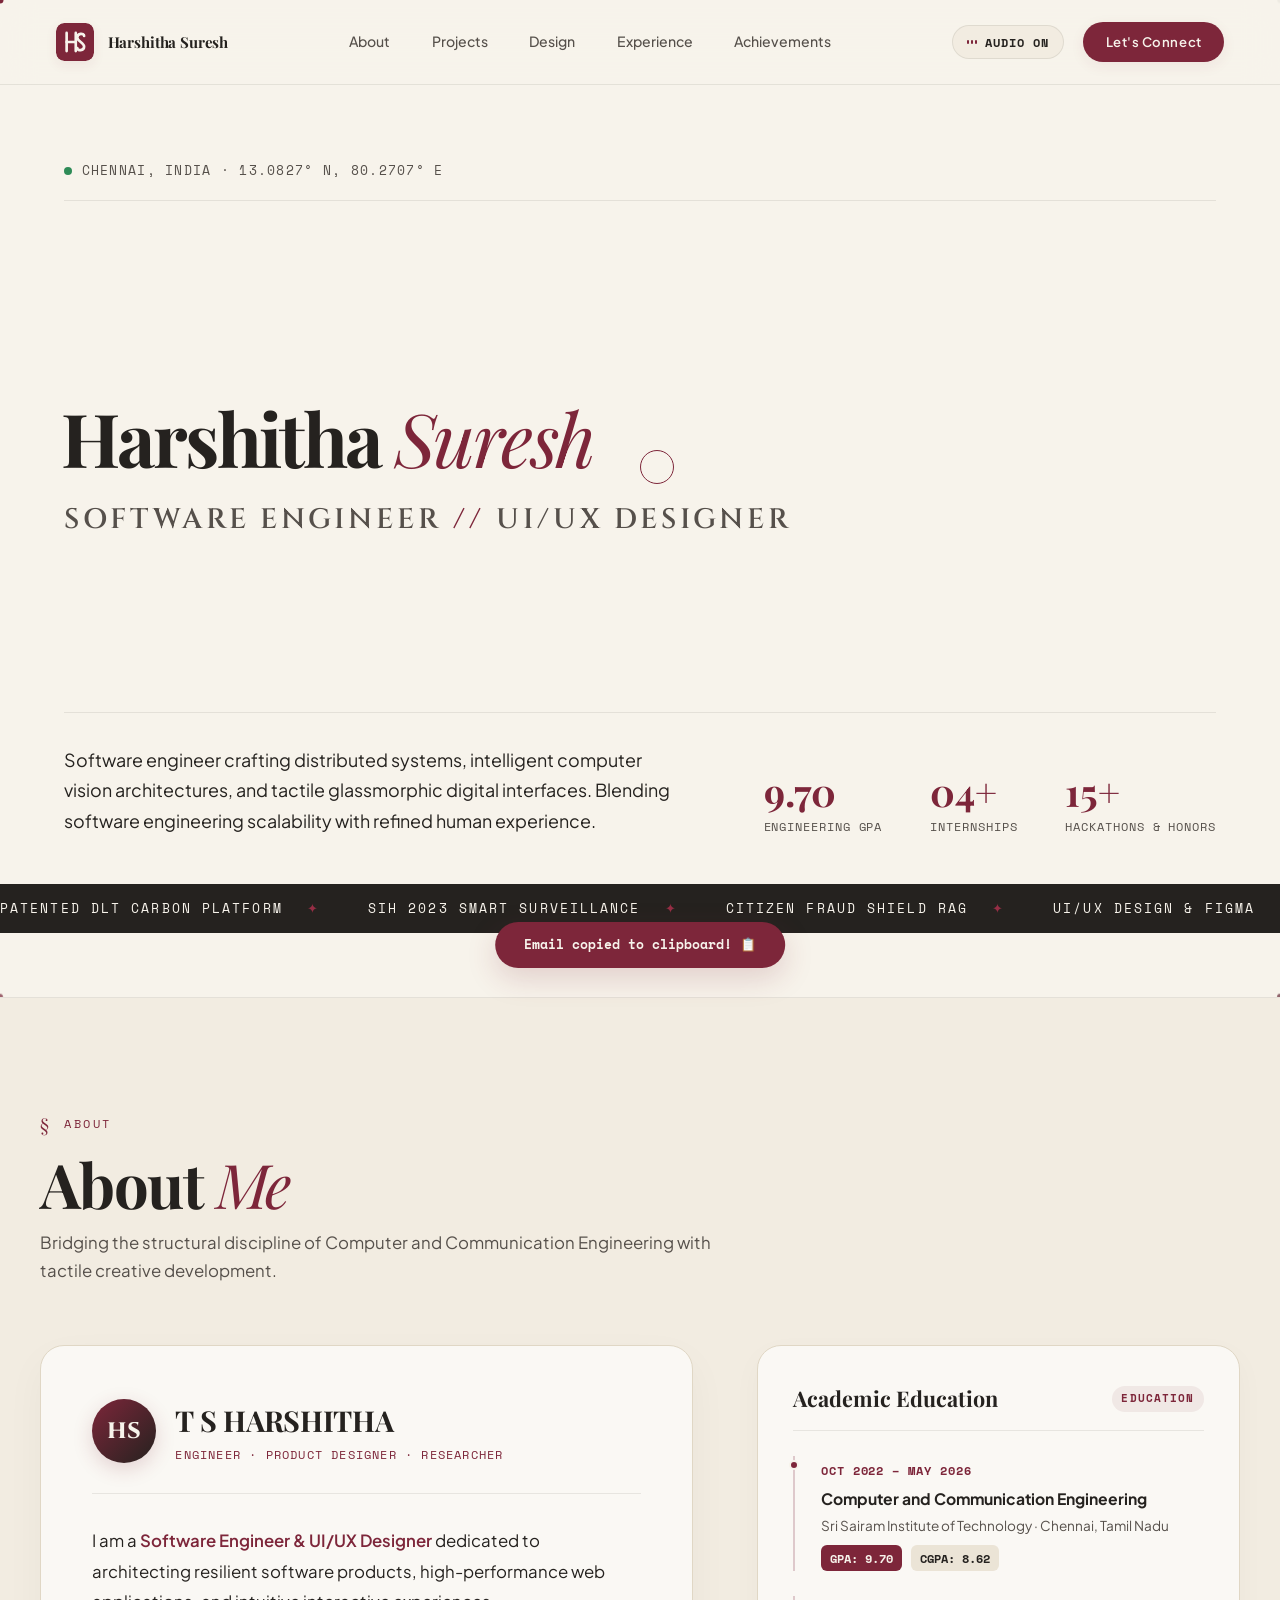
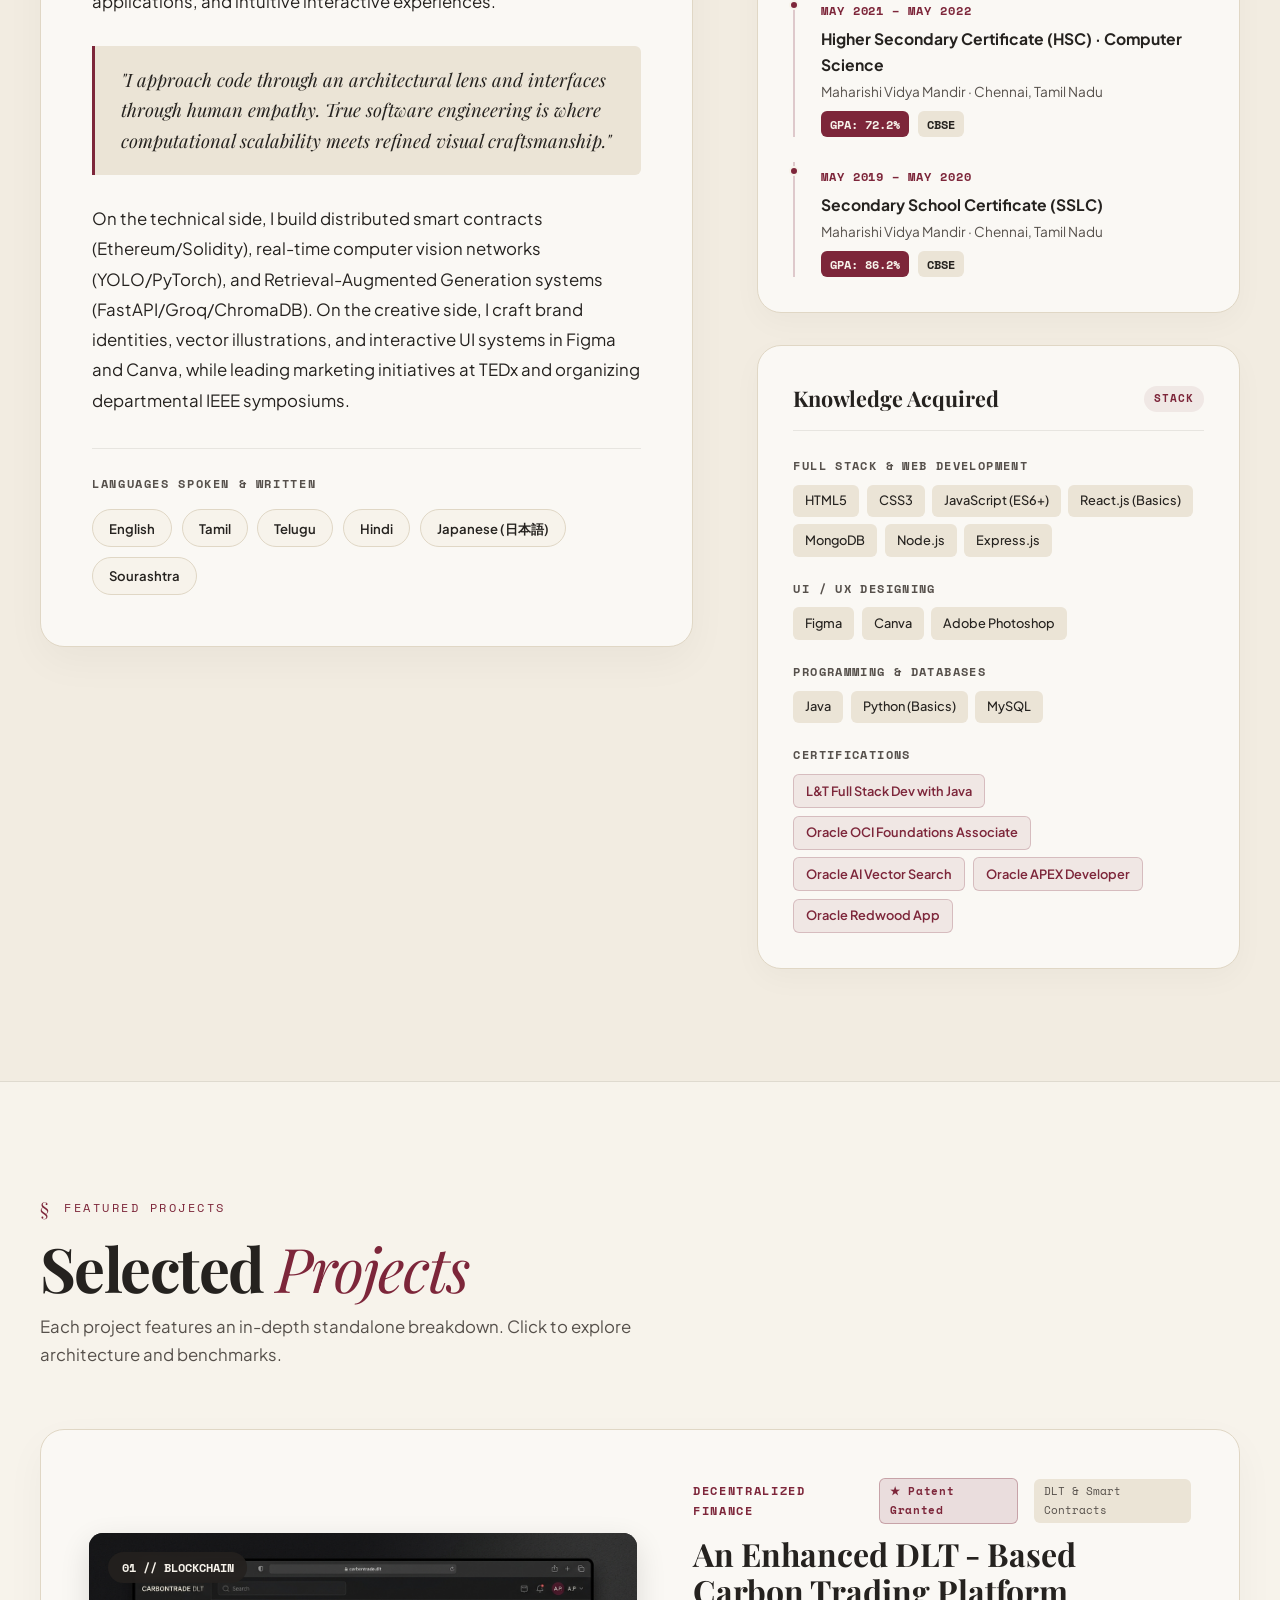
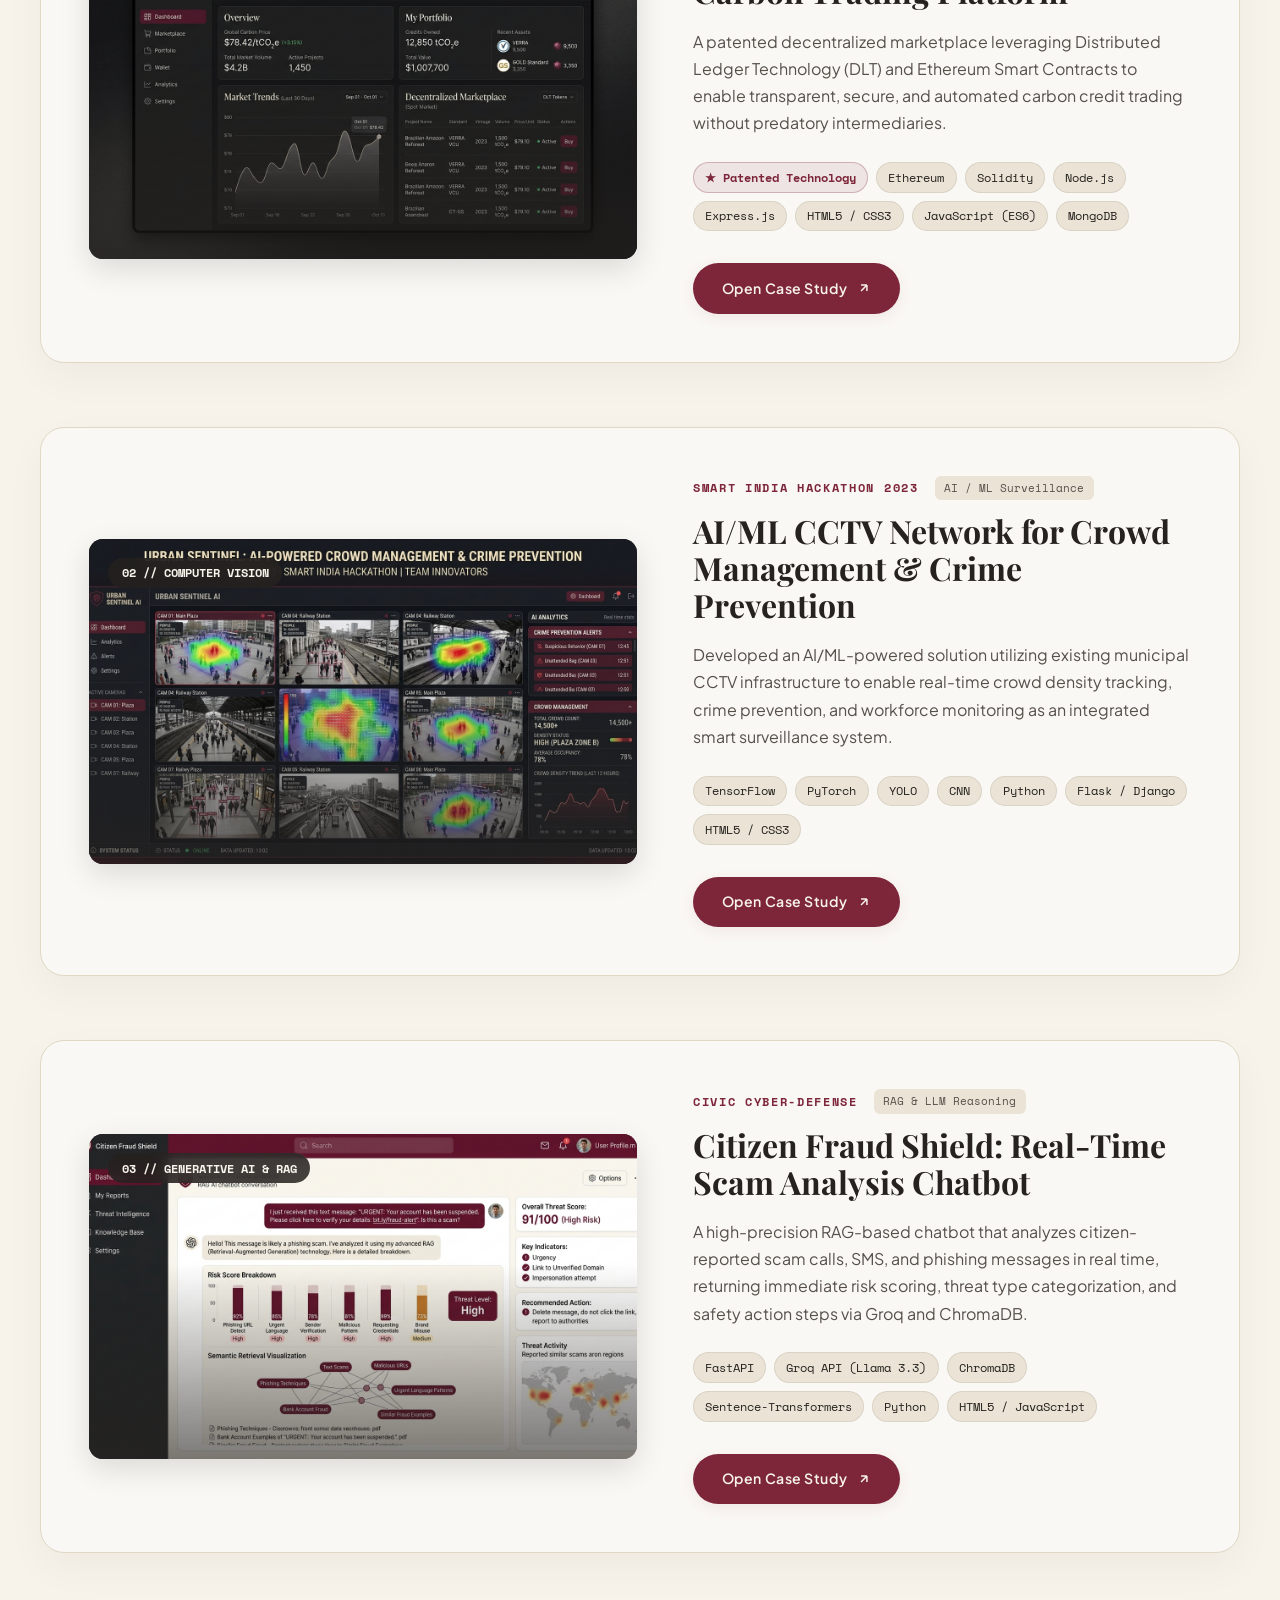
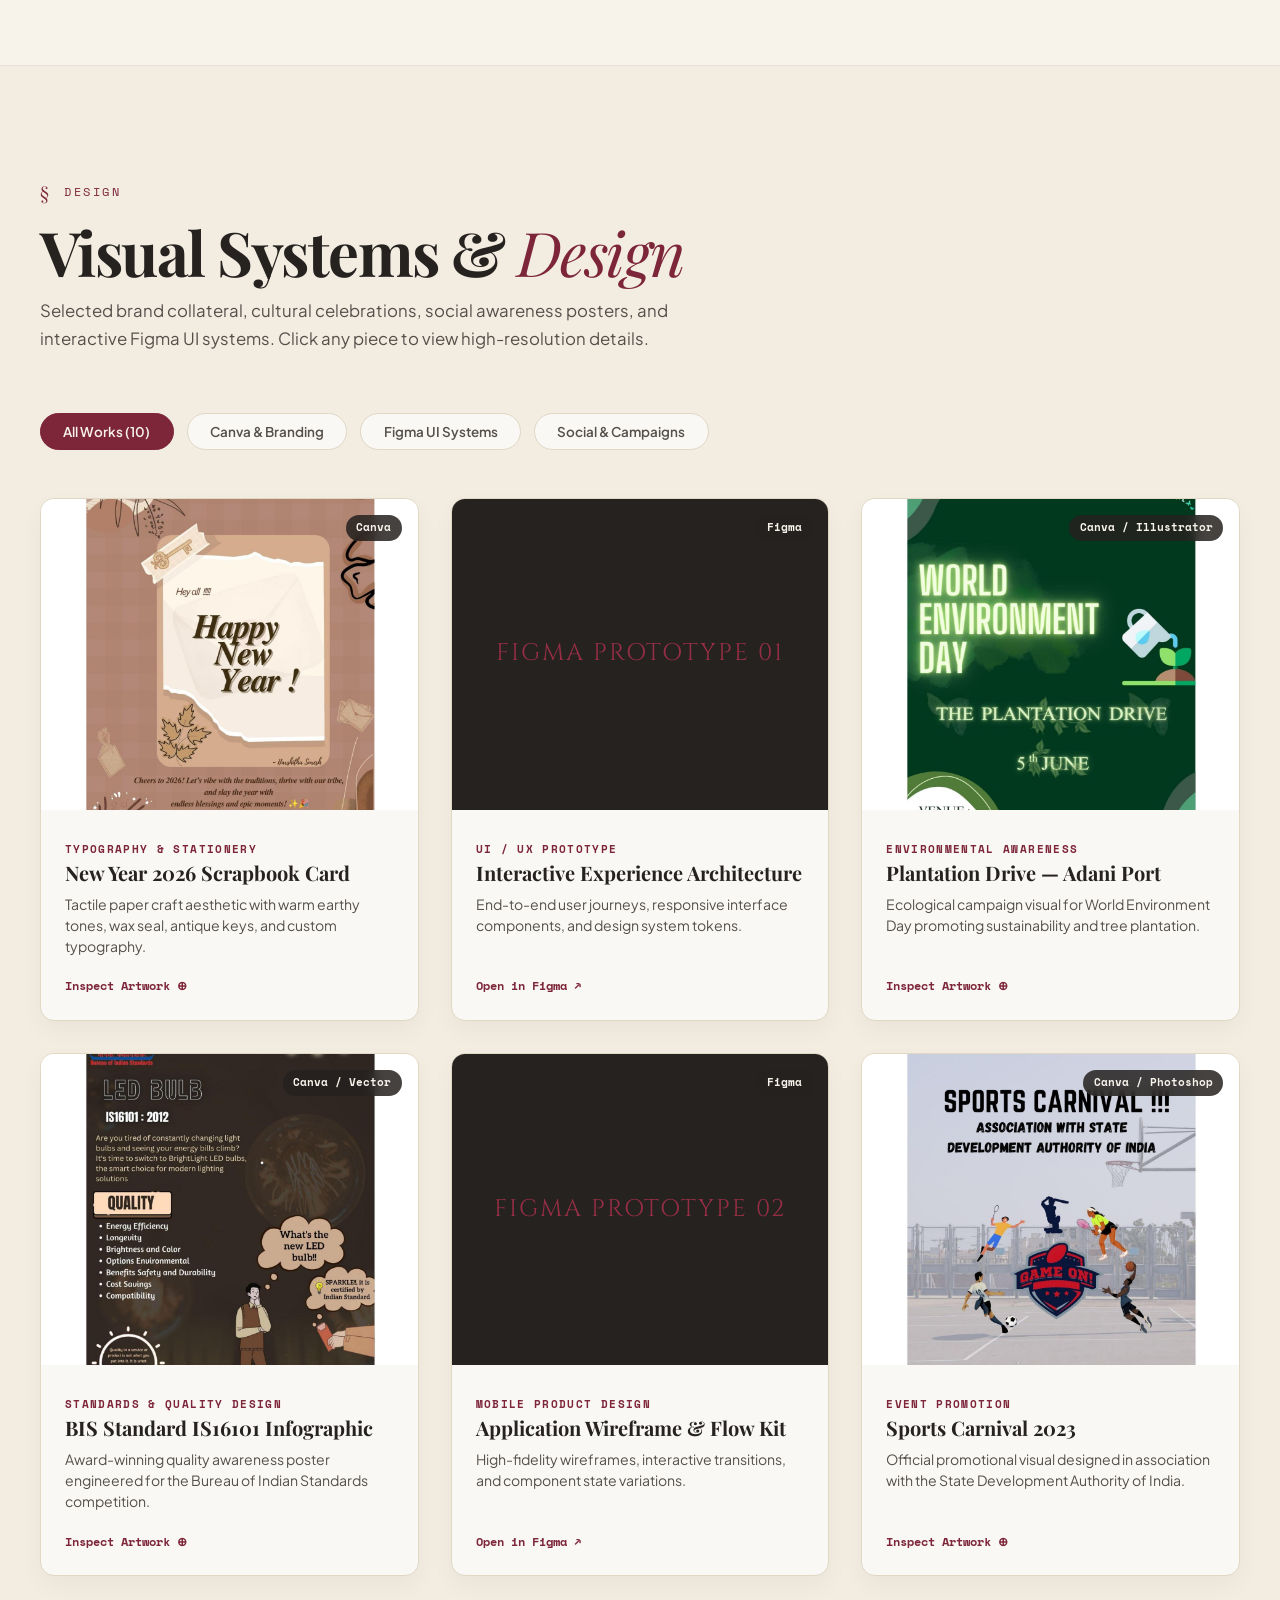
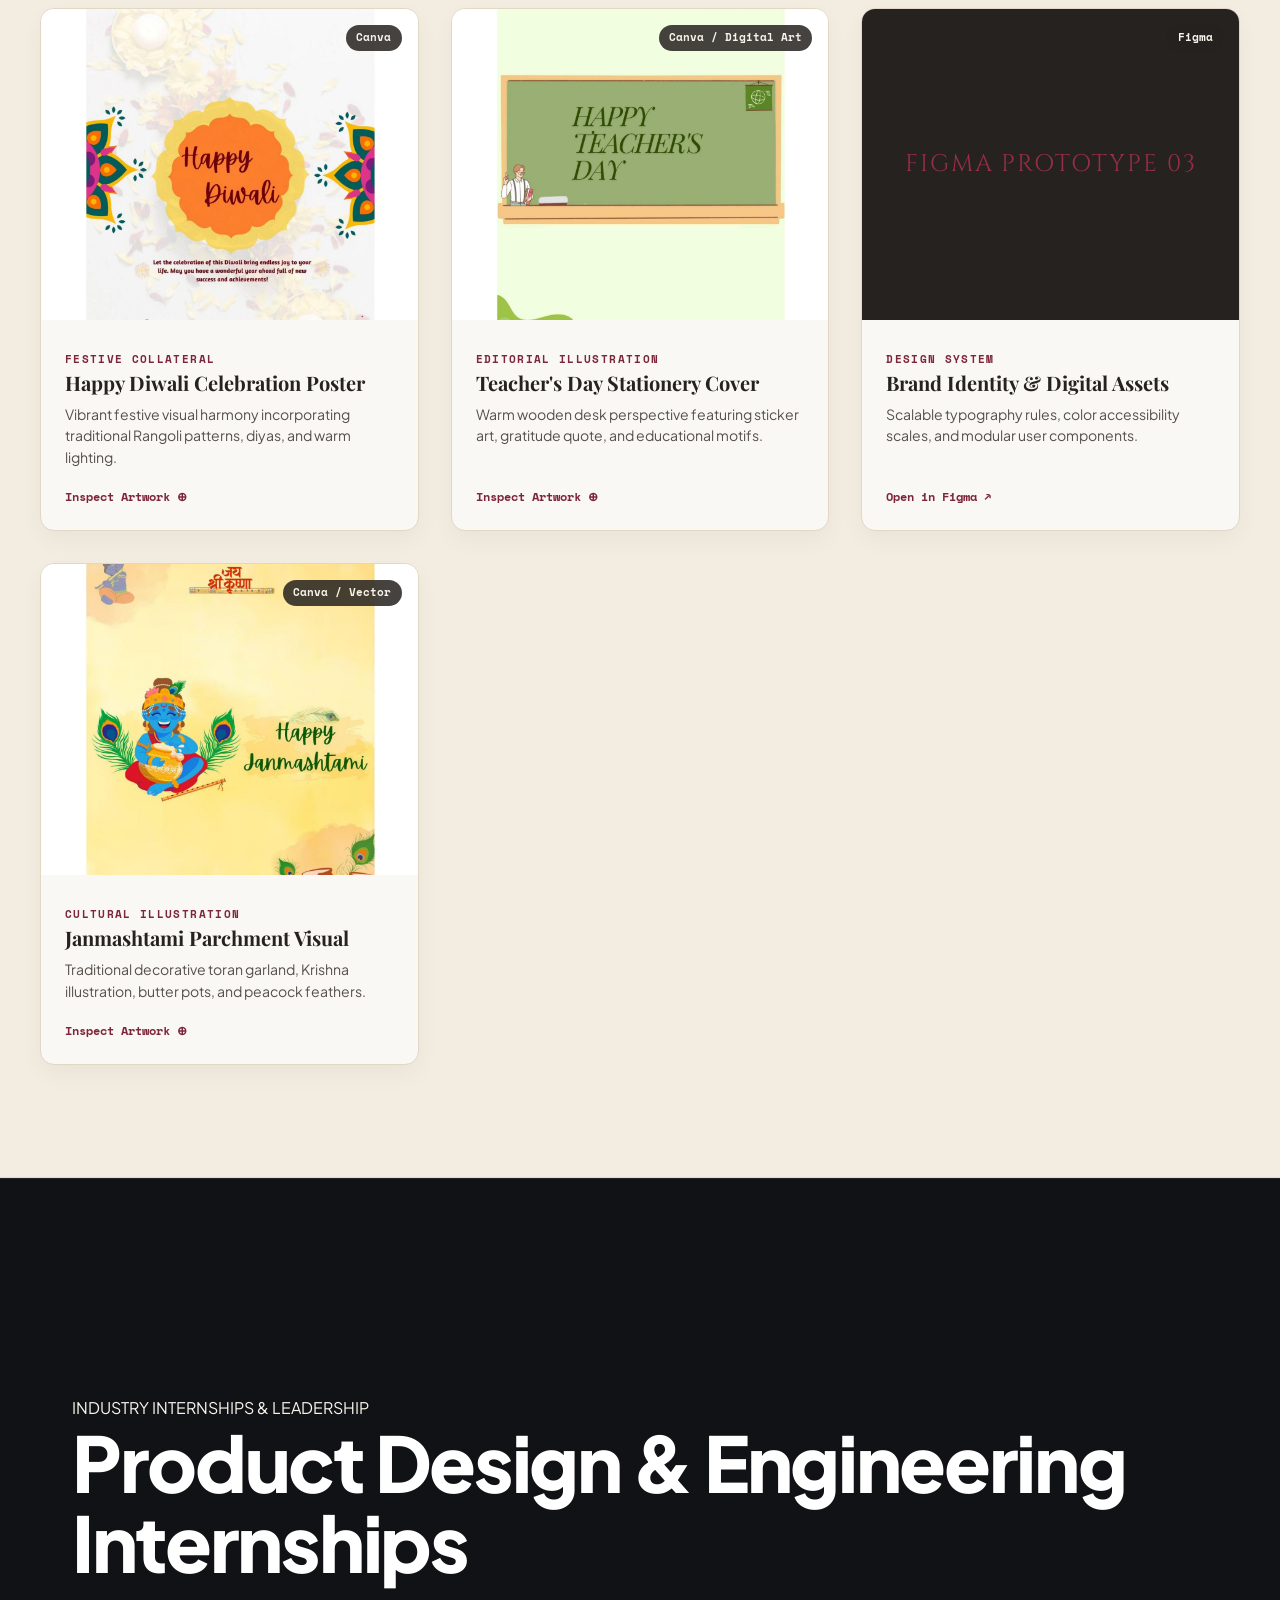
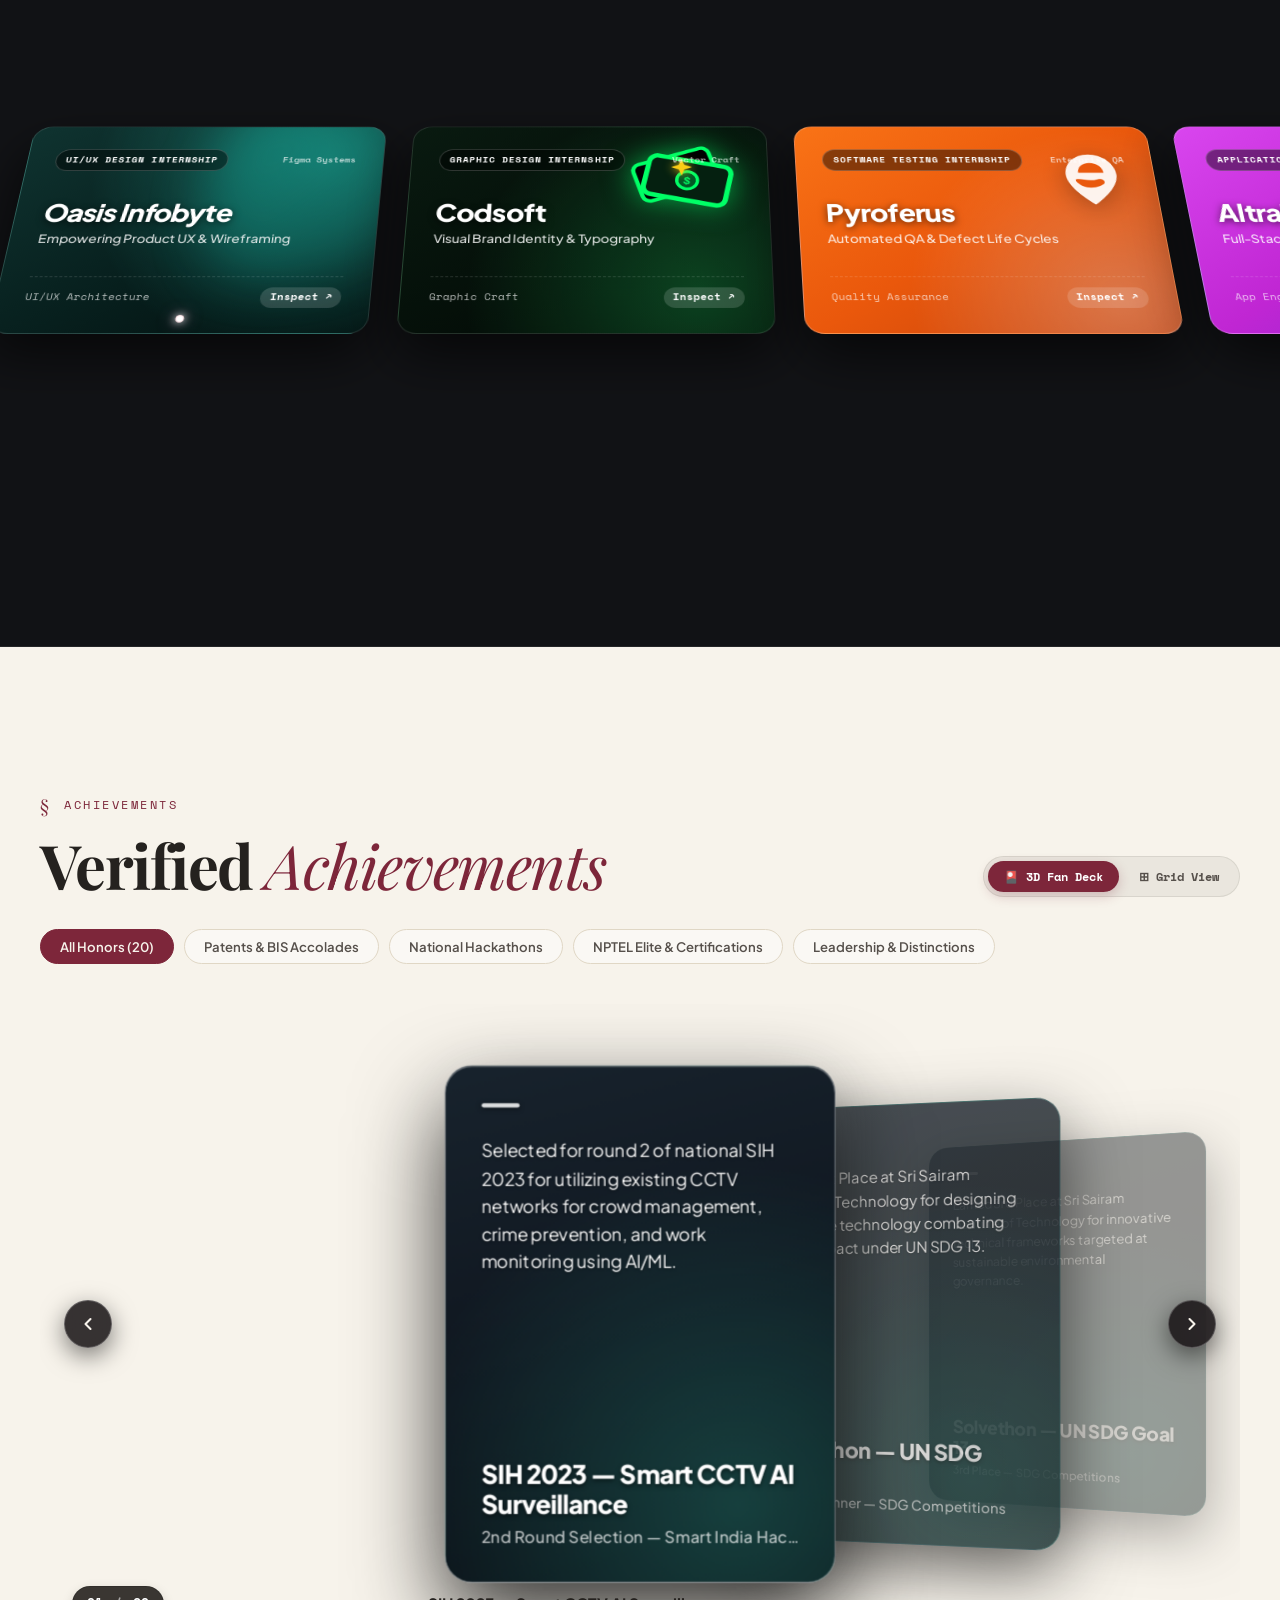
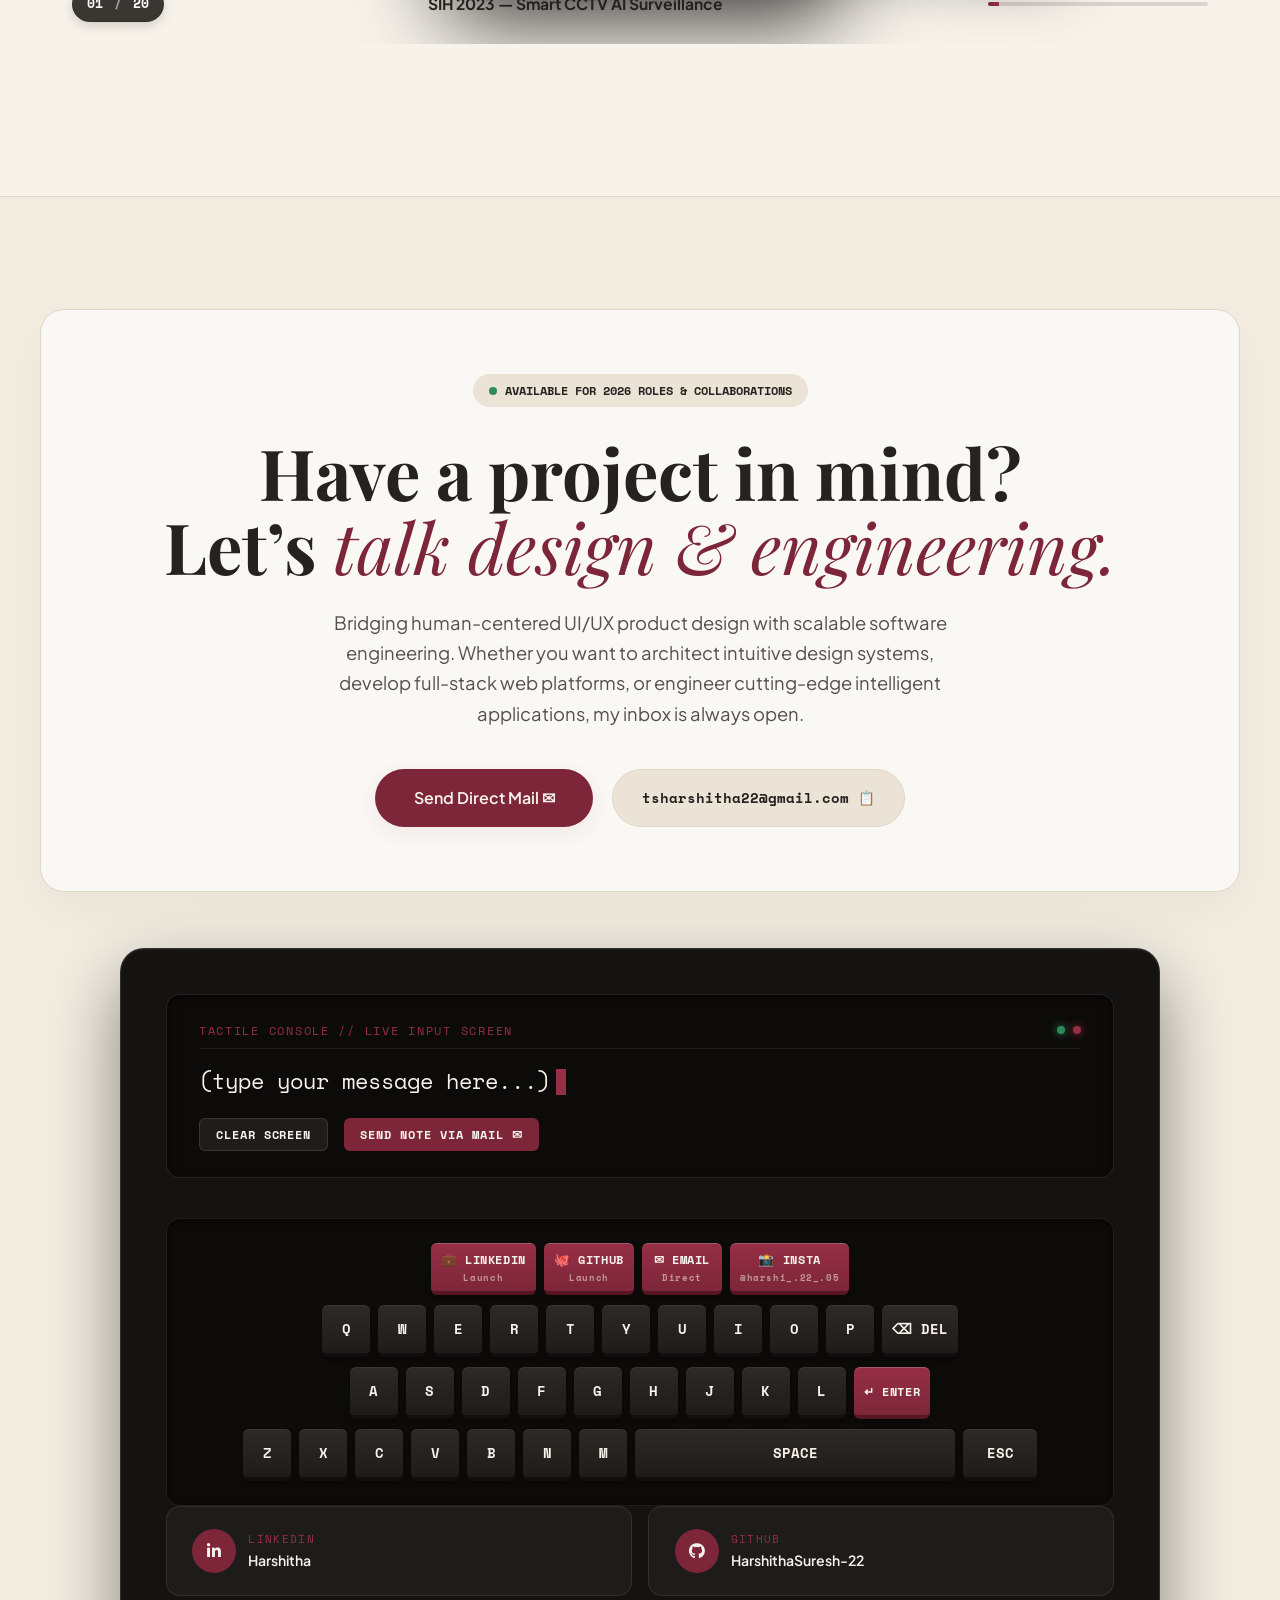
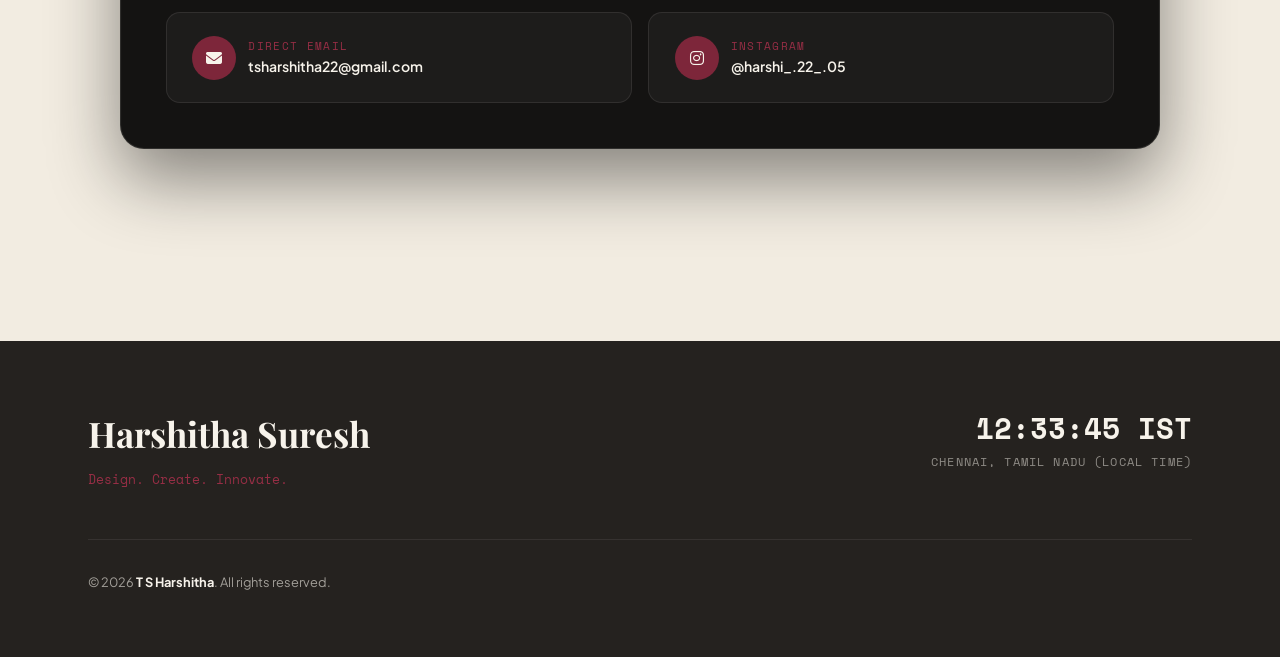
==== commit d7fbed1b: "Update index.html" ====
--- a/index.html
+++ b/index.html
@@ -675,10 +675,7 @@
        ====================================================================== -->
   <section id="experience" class="playground-experience-section">
     <!-- Left Vertical Accent Badge (from photo) -->
-    <div class="playground-side-badge" title="Verified Industry Experience & Honors">
-      <span class="side-badge-logo">W.</span>
-      <span class="side-badge-text">Honors</span>
-    </div>
+   
 
     <div class="section-container playground-container">
       <!-- Big Display Headline (from photo) -->
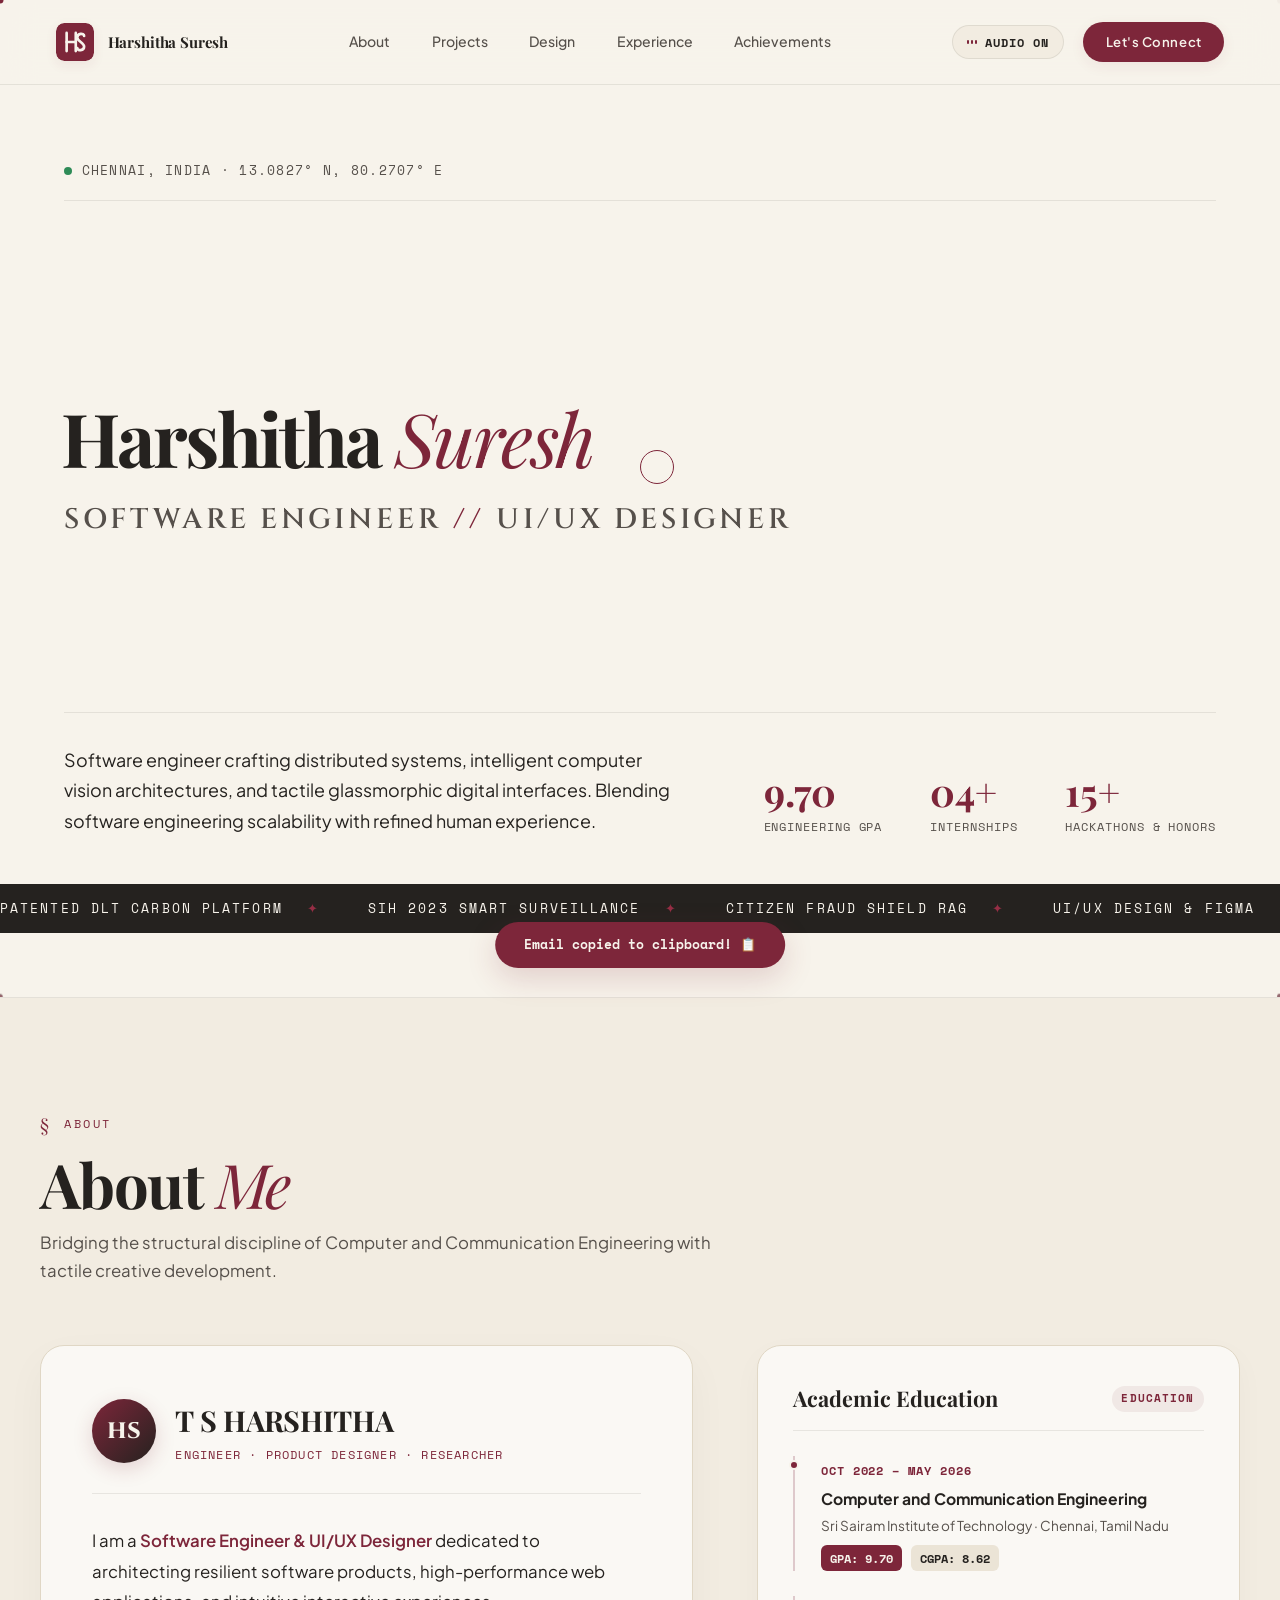
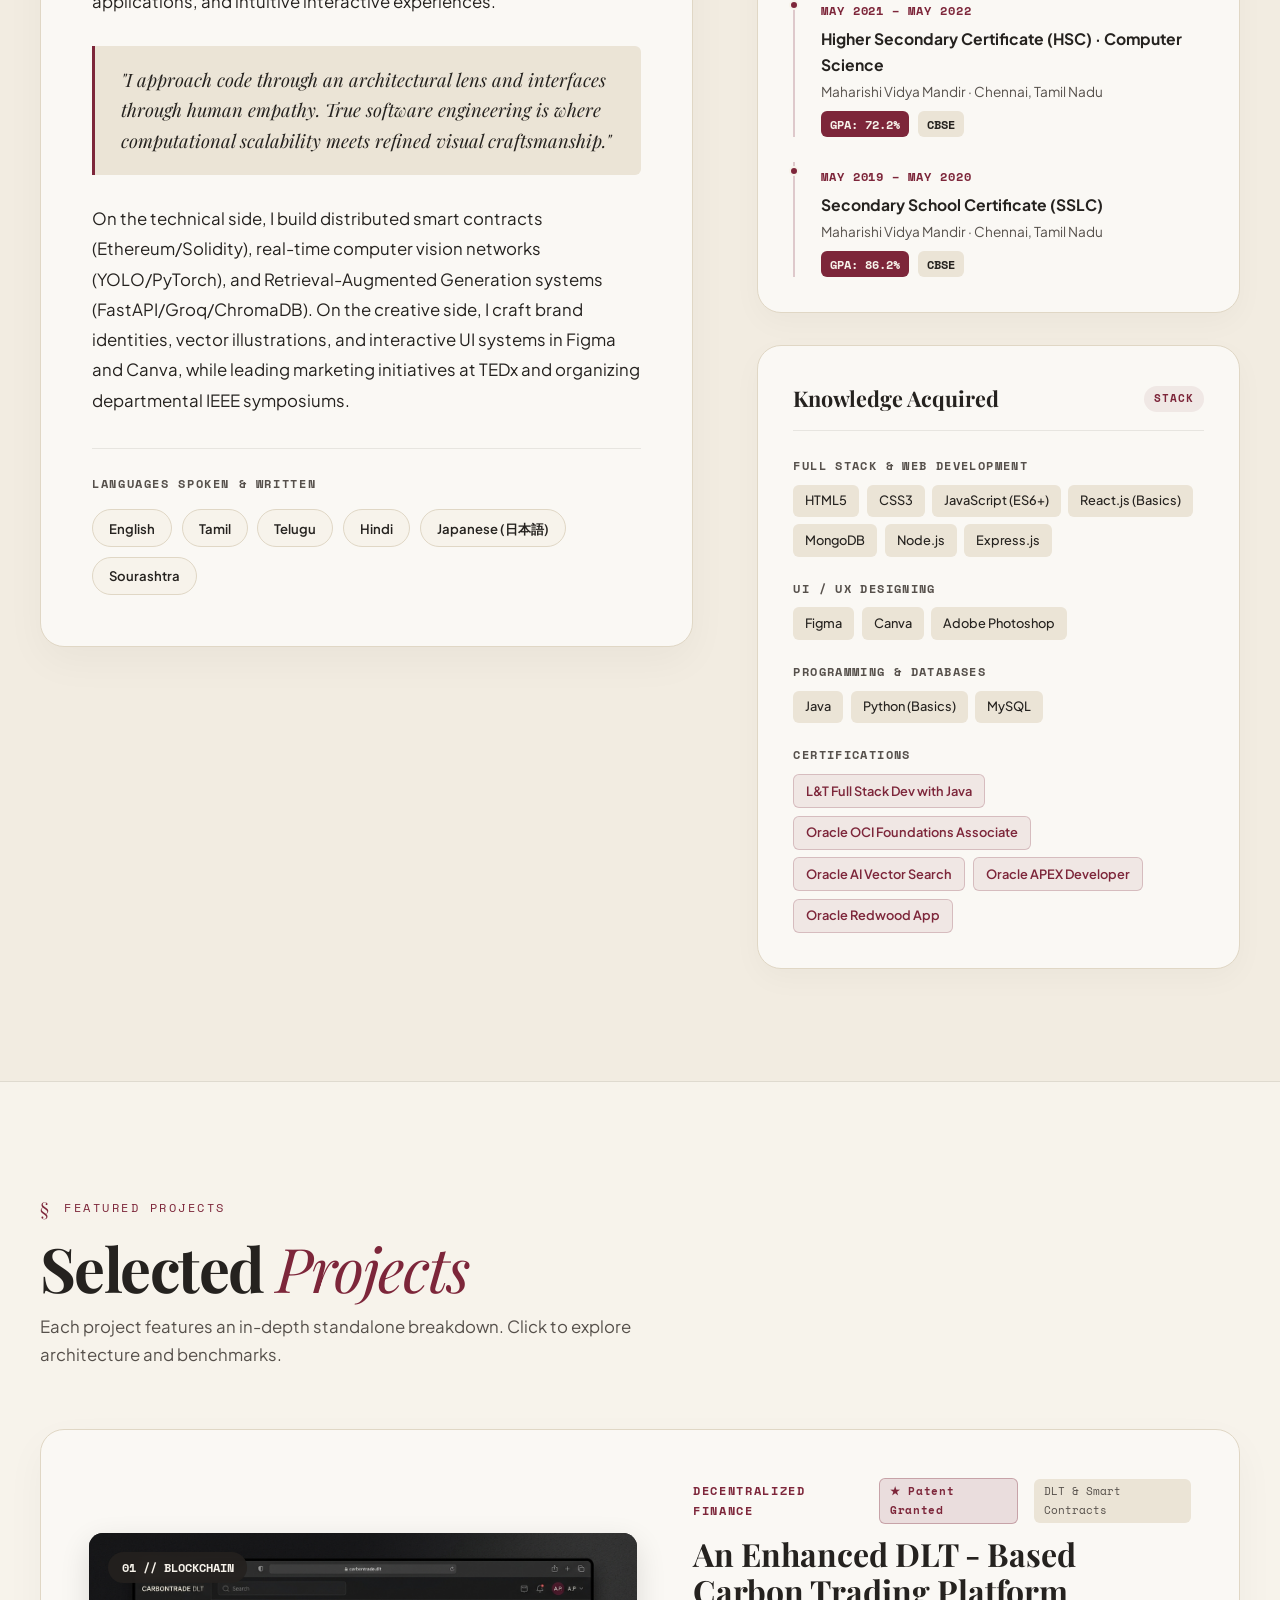
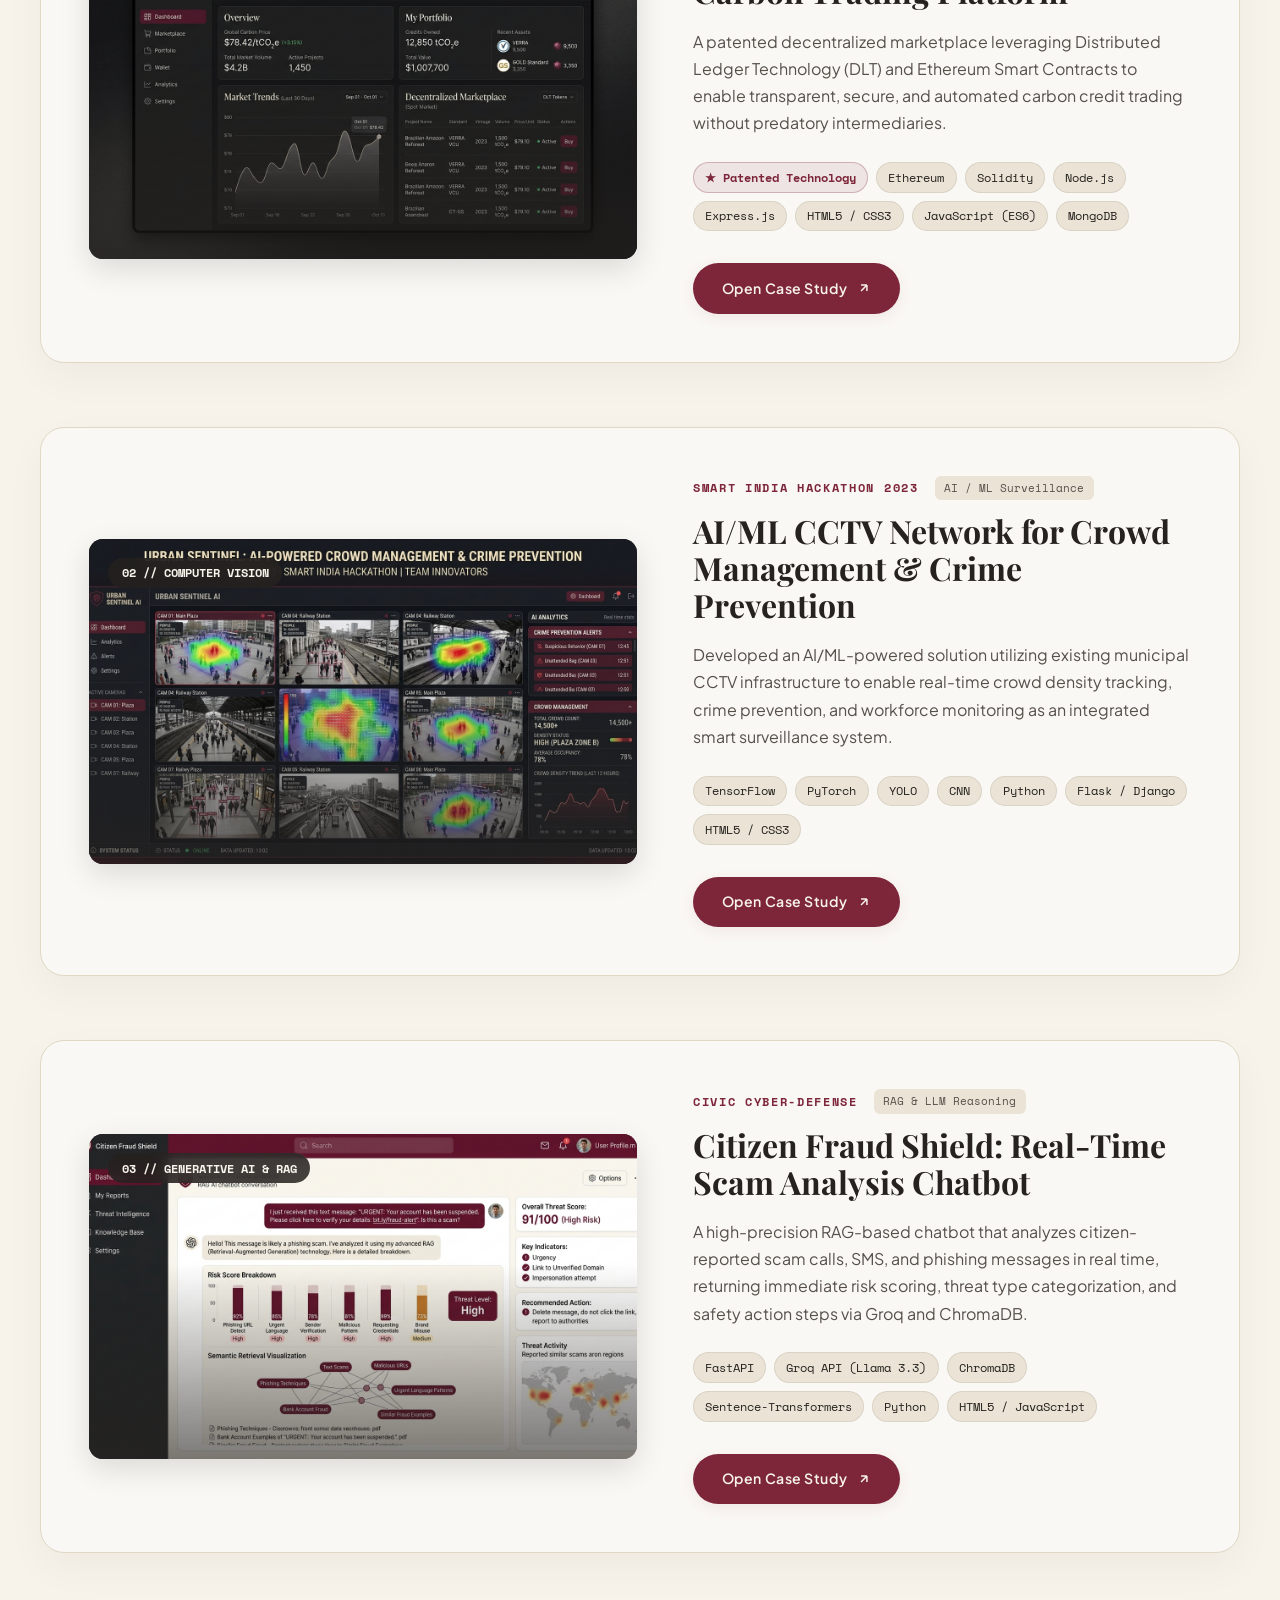
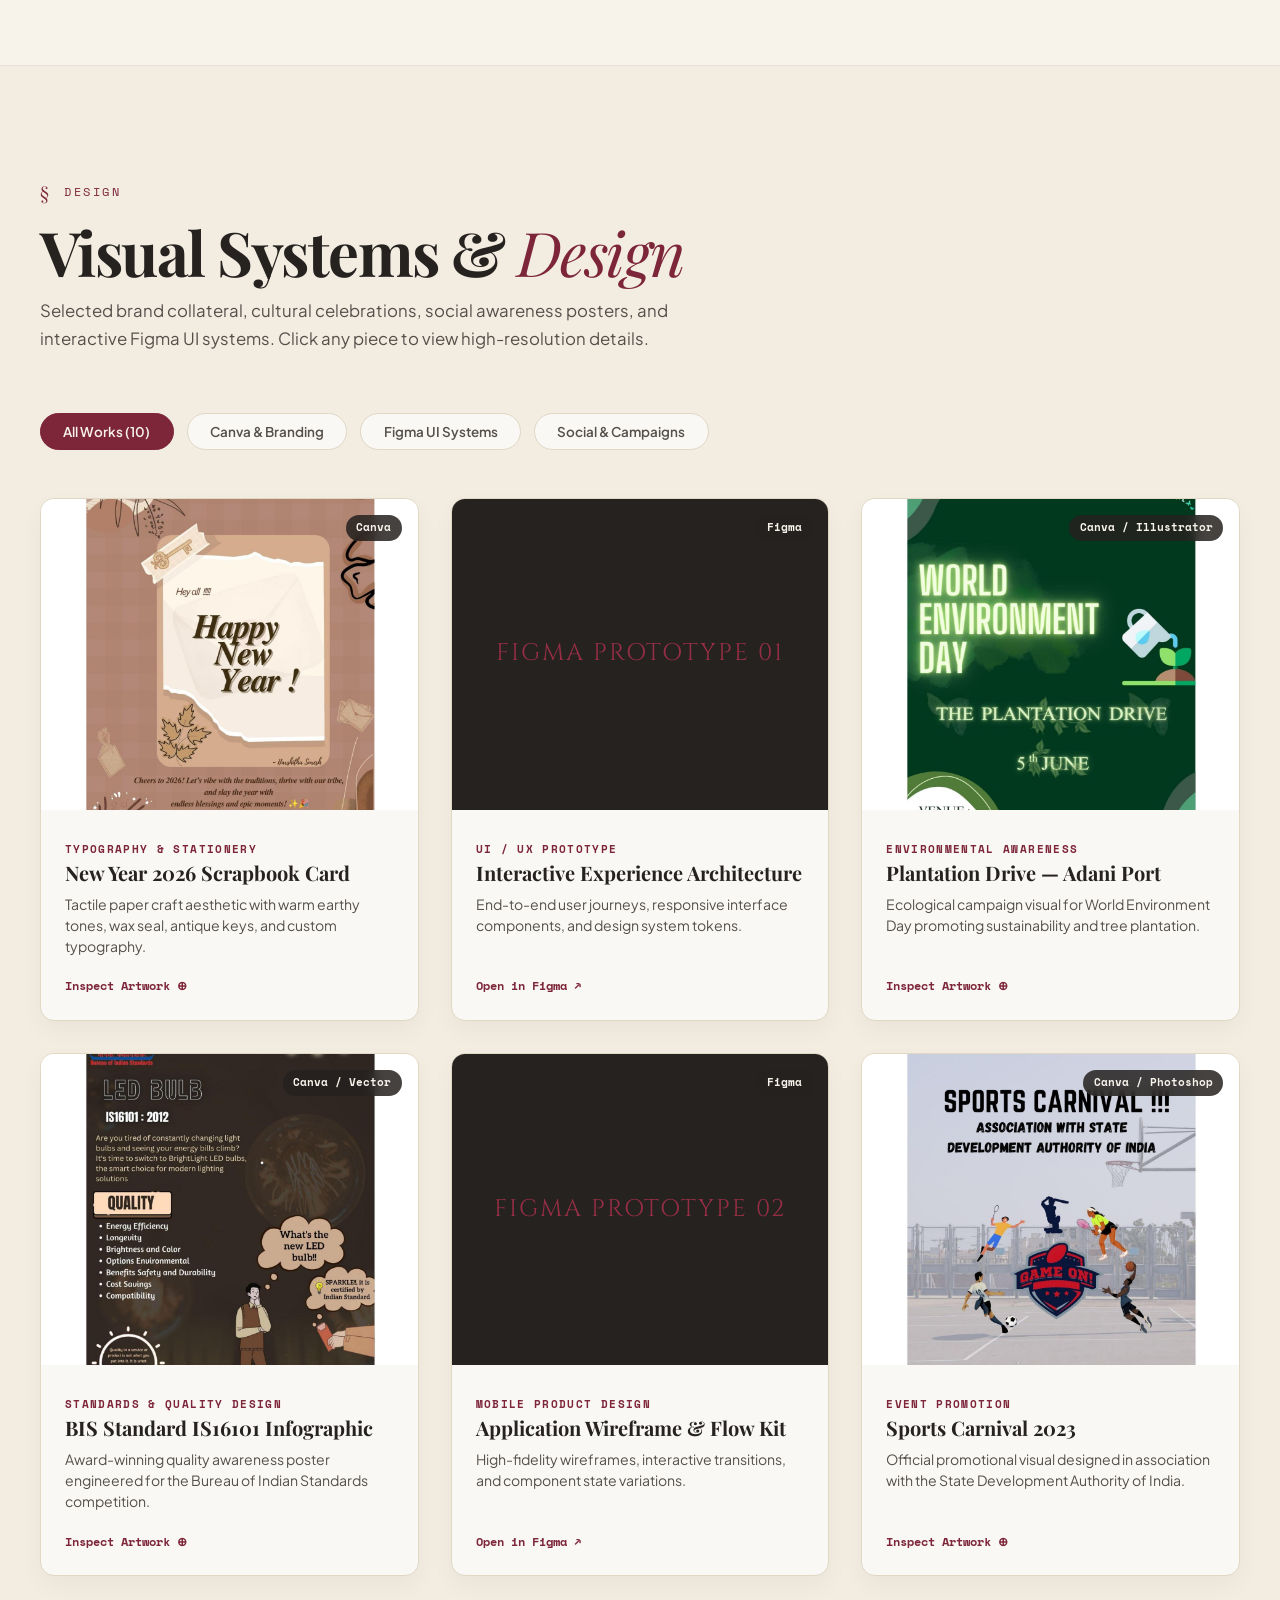
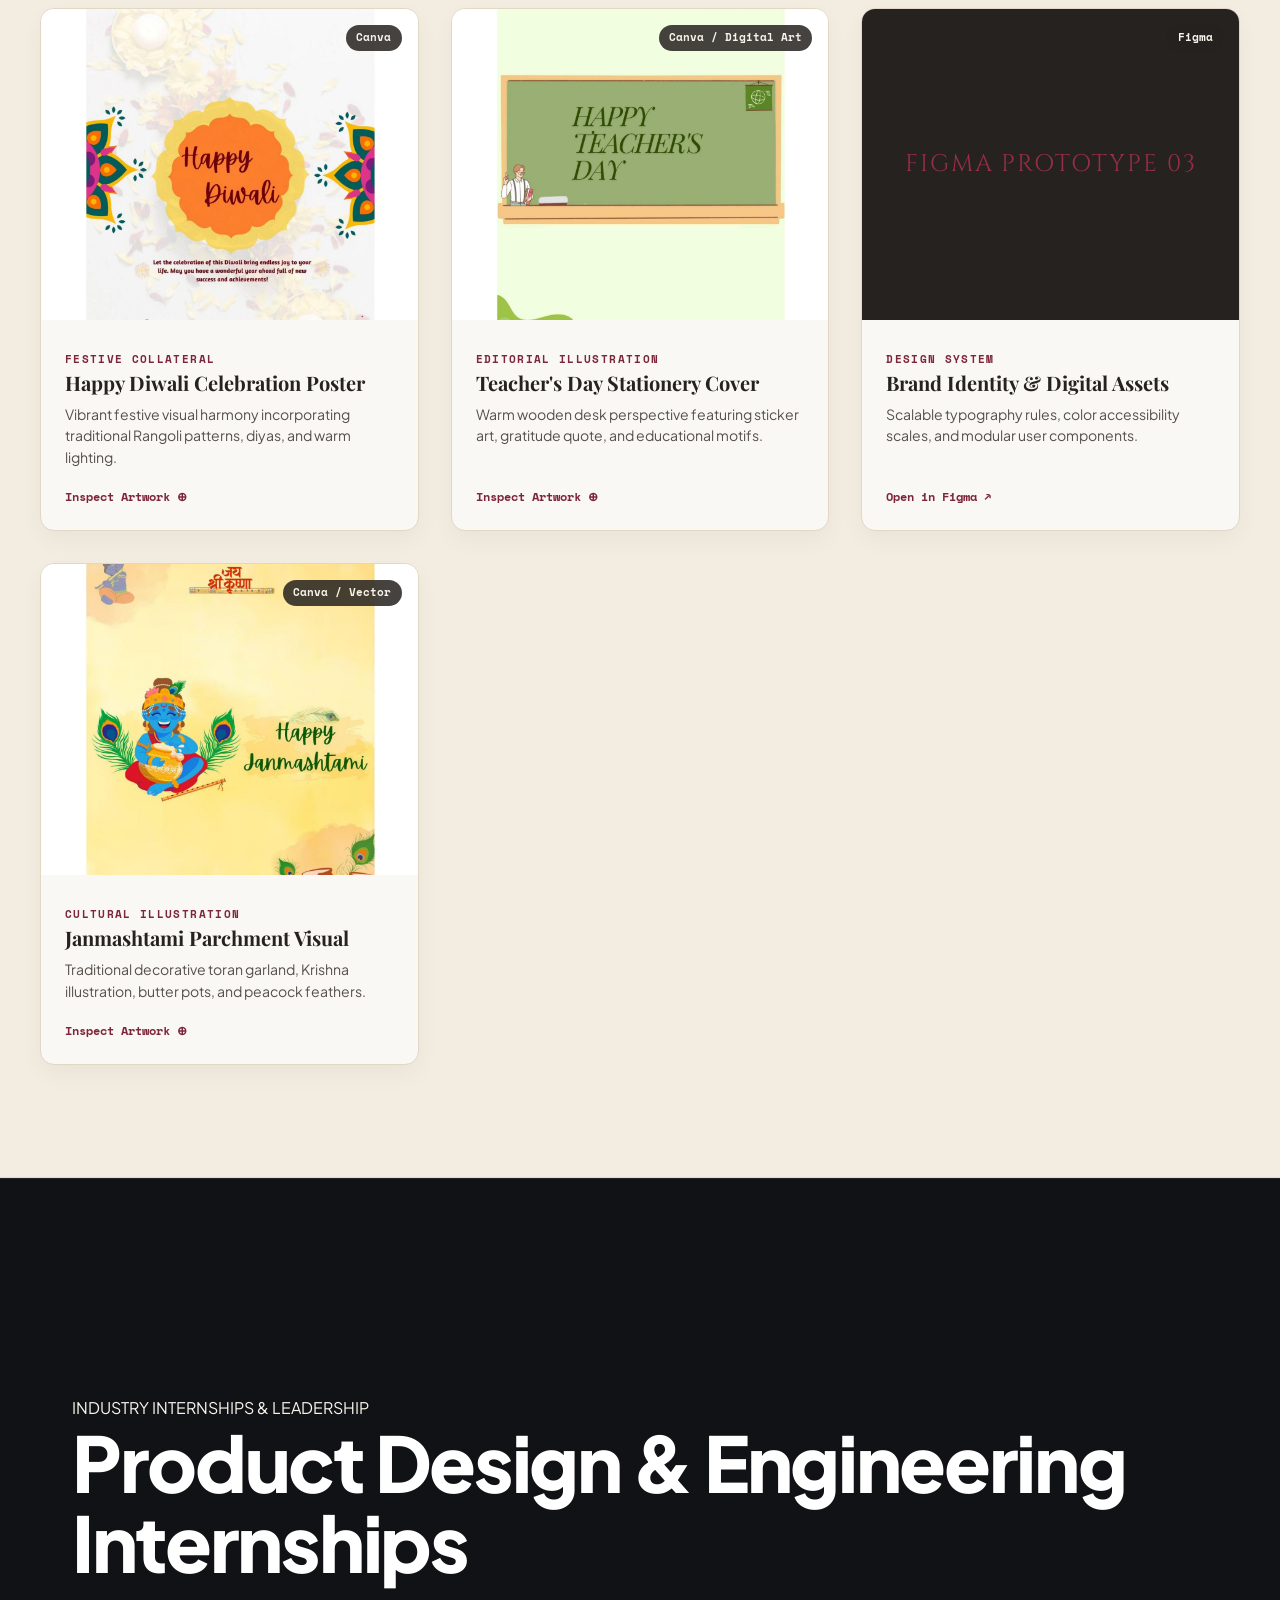
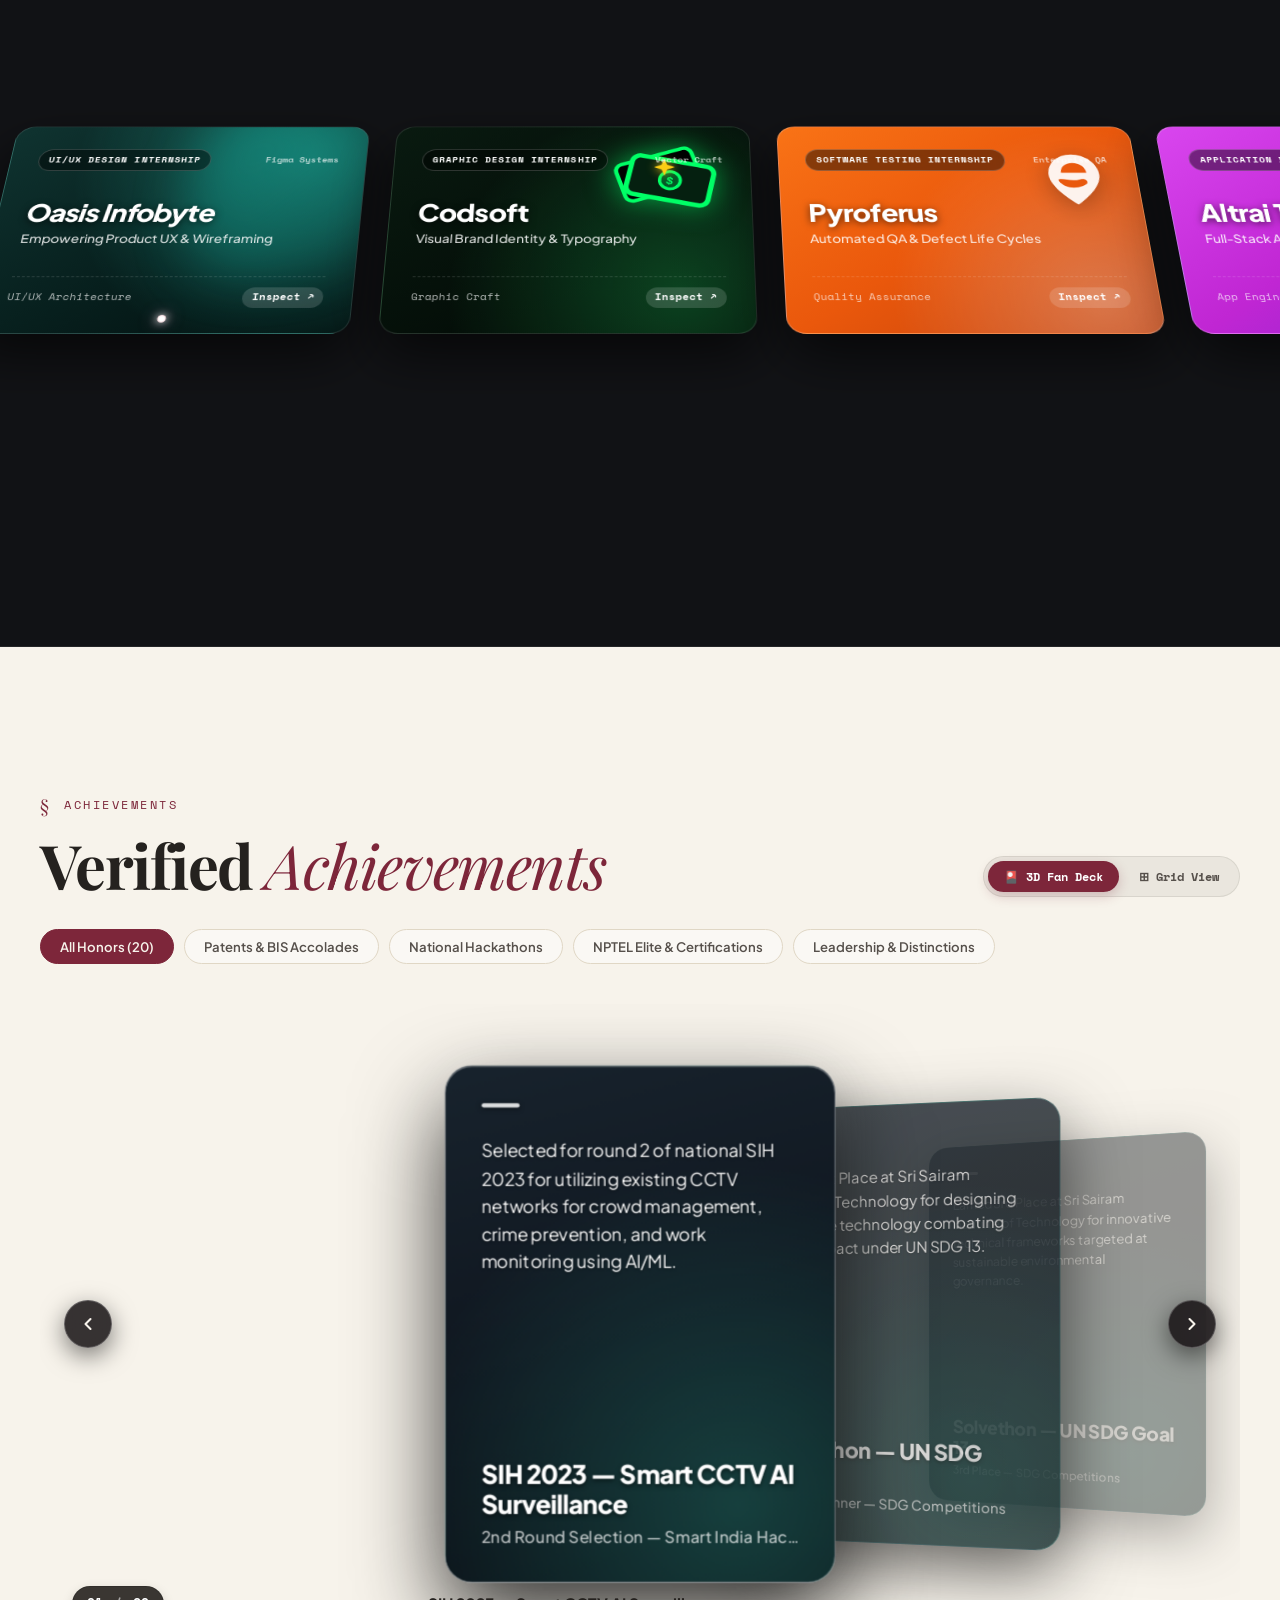
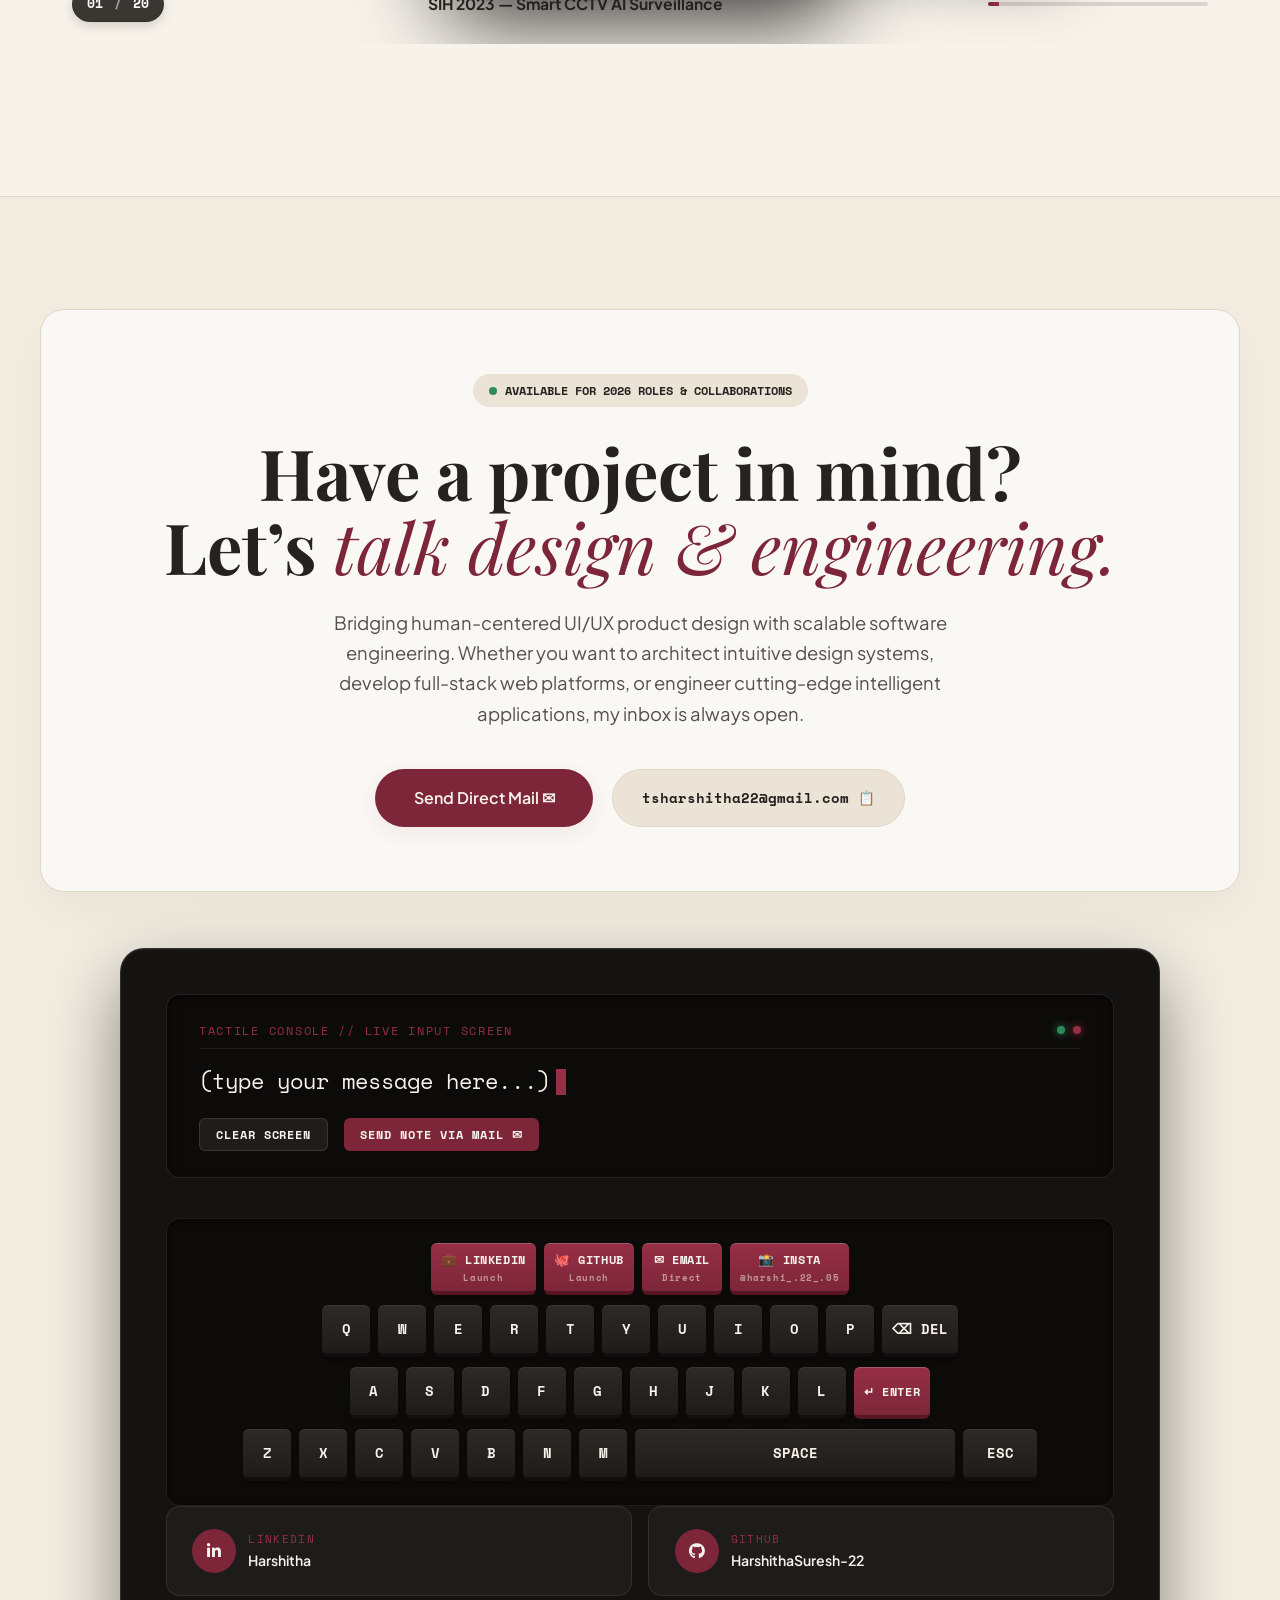
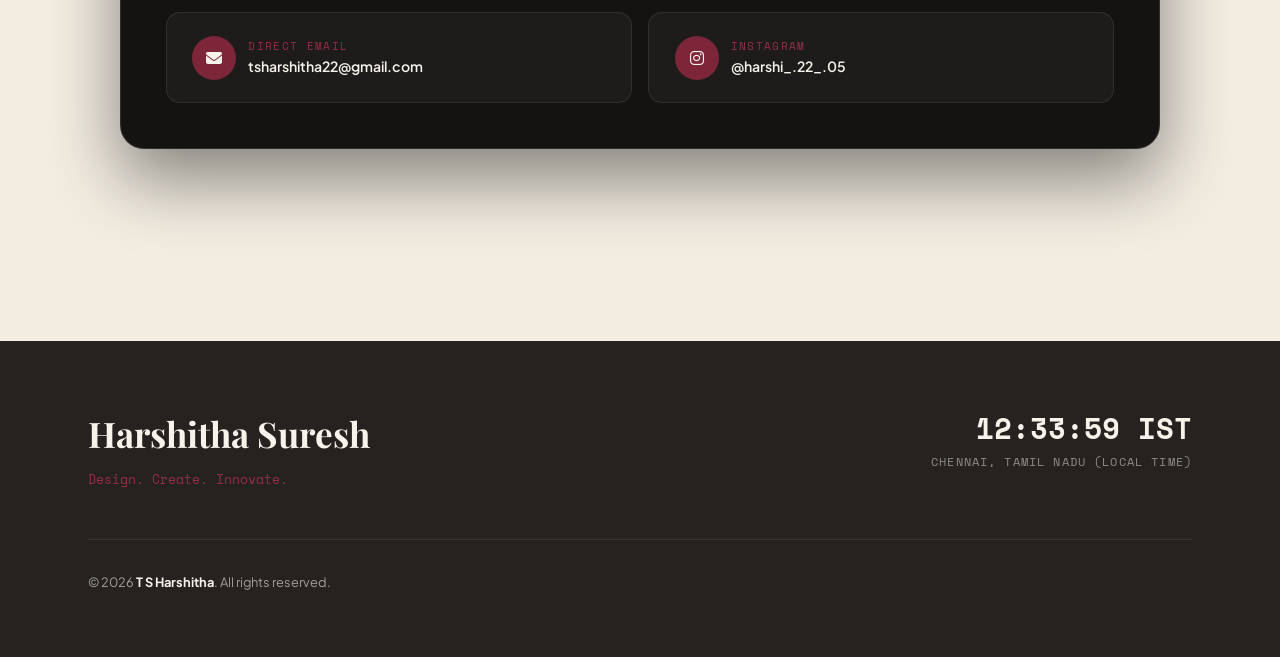
==== commit 20fe1f20: "Update fmt.Println message from 'Hello' to 'Goodbye'" ====
--- a/index.html
+++ b/index.html
@@ -5,7 +5,8 @@
   <meta name="viewport" content="width=device-width, initial-scale=1.0">
   <title>Harshitha Suresh</title>
   <meta name="description" content="Portfolio of Harshitha Suresh (T S Harshitha) — Computer & Communication Engineer, UI/UX Designer, and Creative Technologist specializing in DLT Blockchain, Computer Vision, and RAG AI.">
-  <meta name="author" content="Harshitha Suresh">
+ <meta name="google-site-verification" content="your-unique-code-from-google" />
+  
 
   <!-- Custom Monogram Favicon -->
   <link rel="icon" type="image/svg+xml" href="favicon.svg">
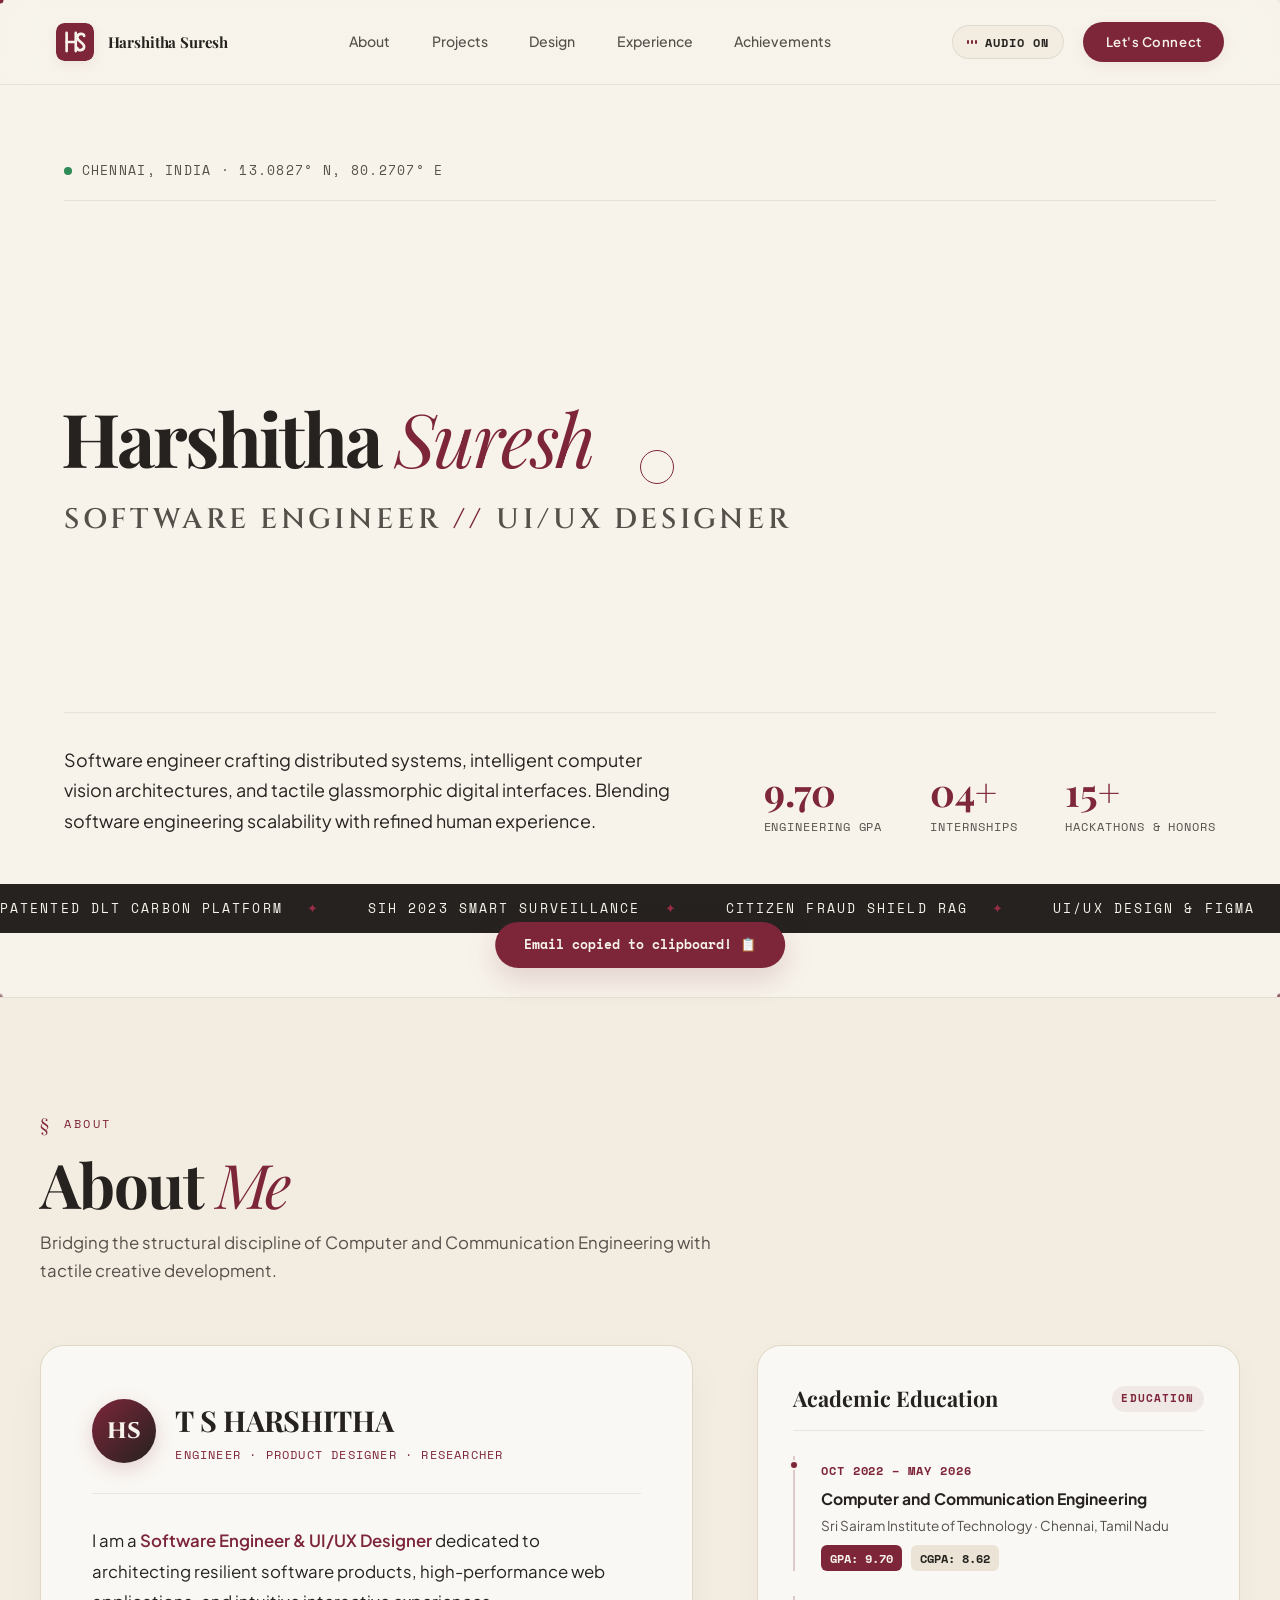
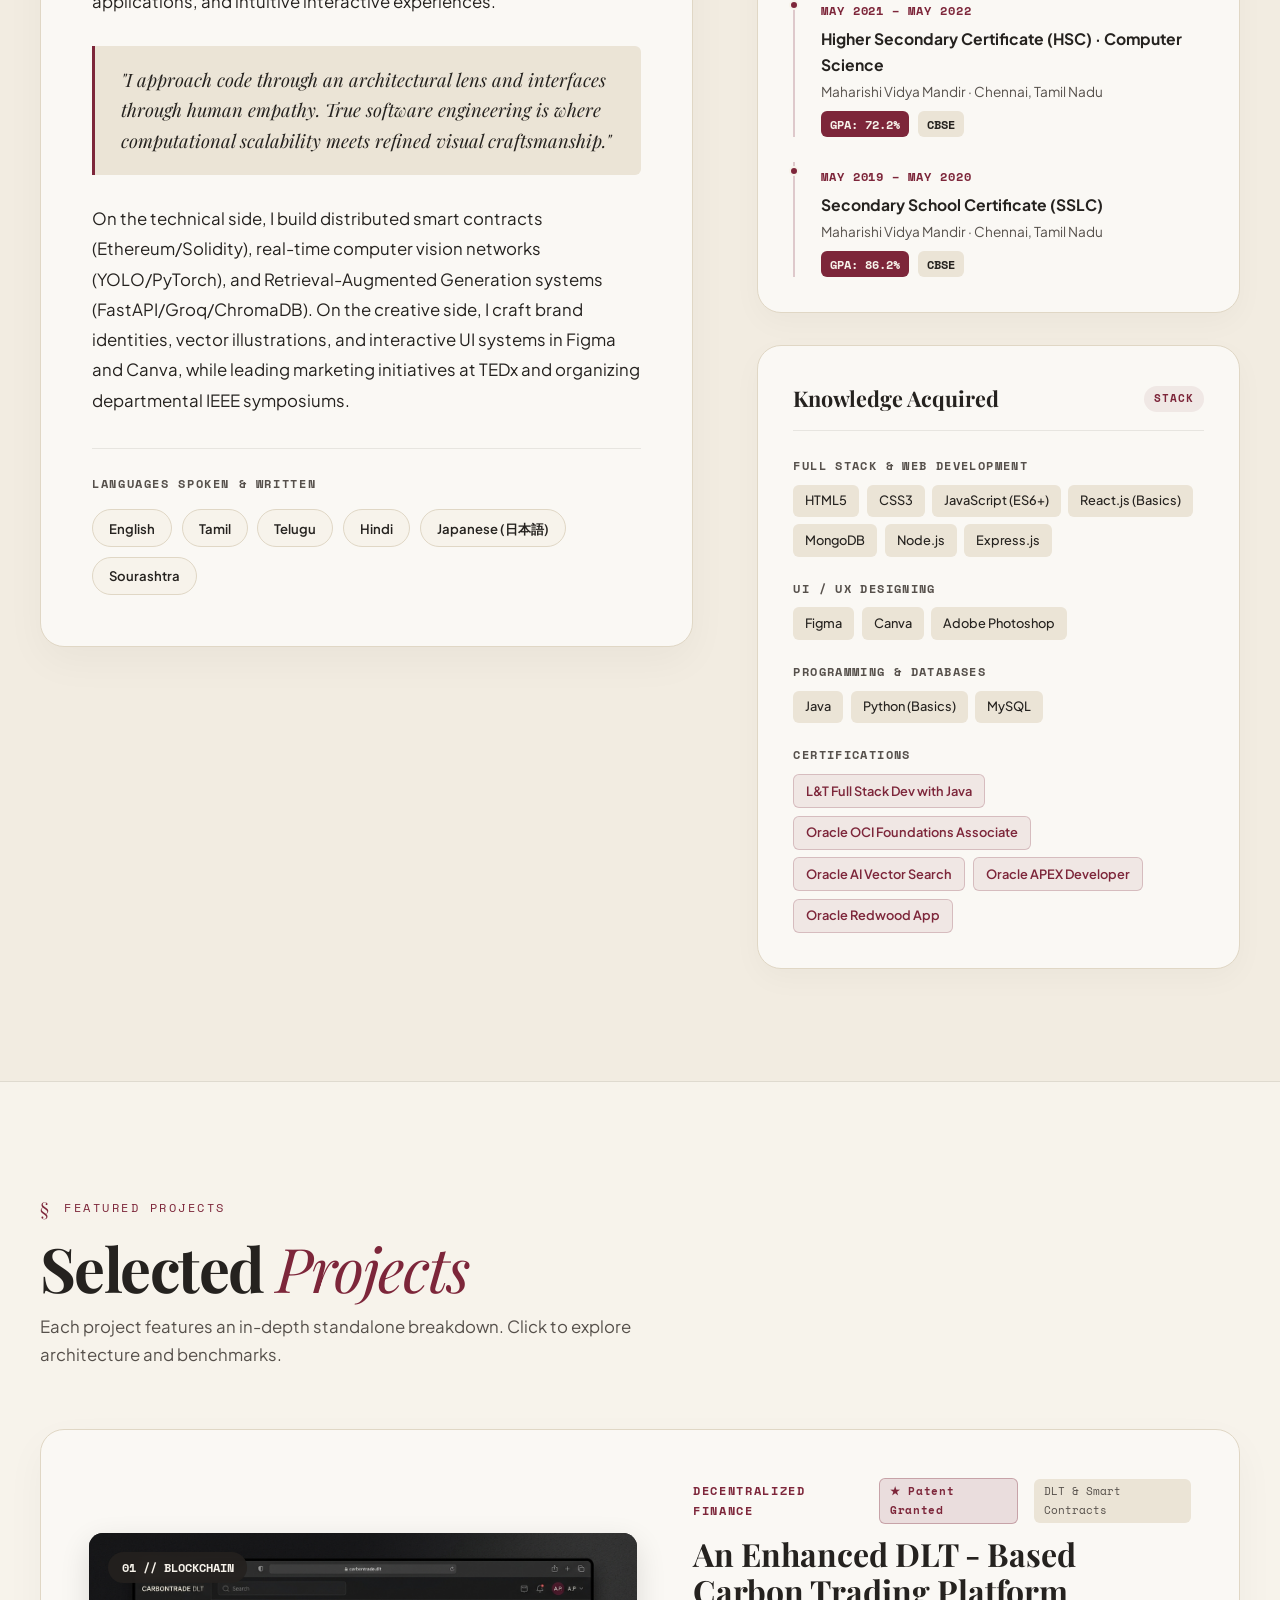
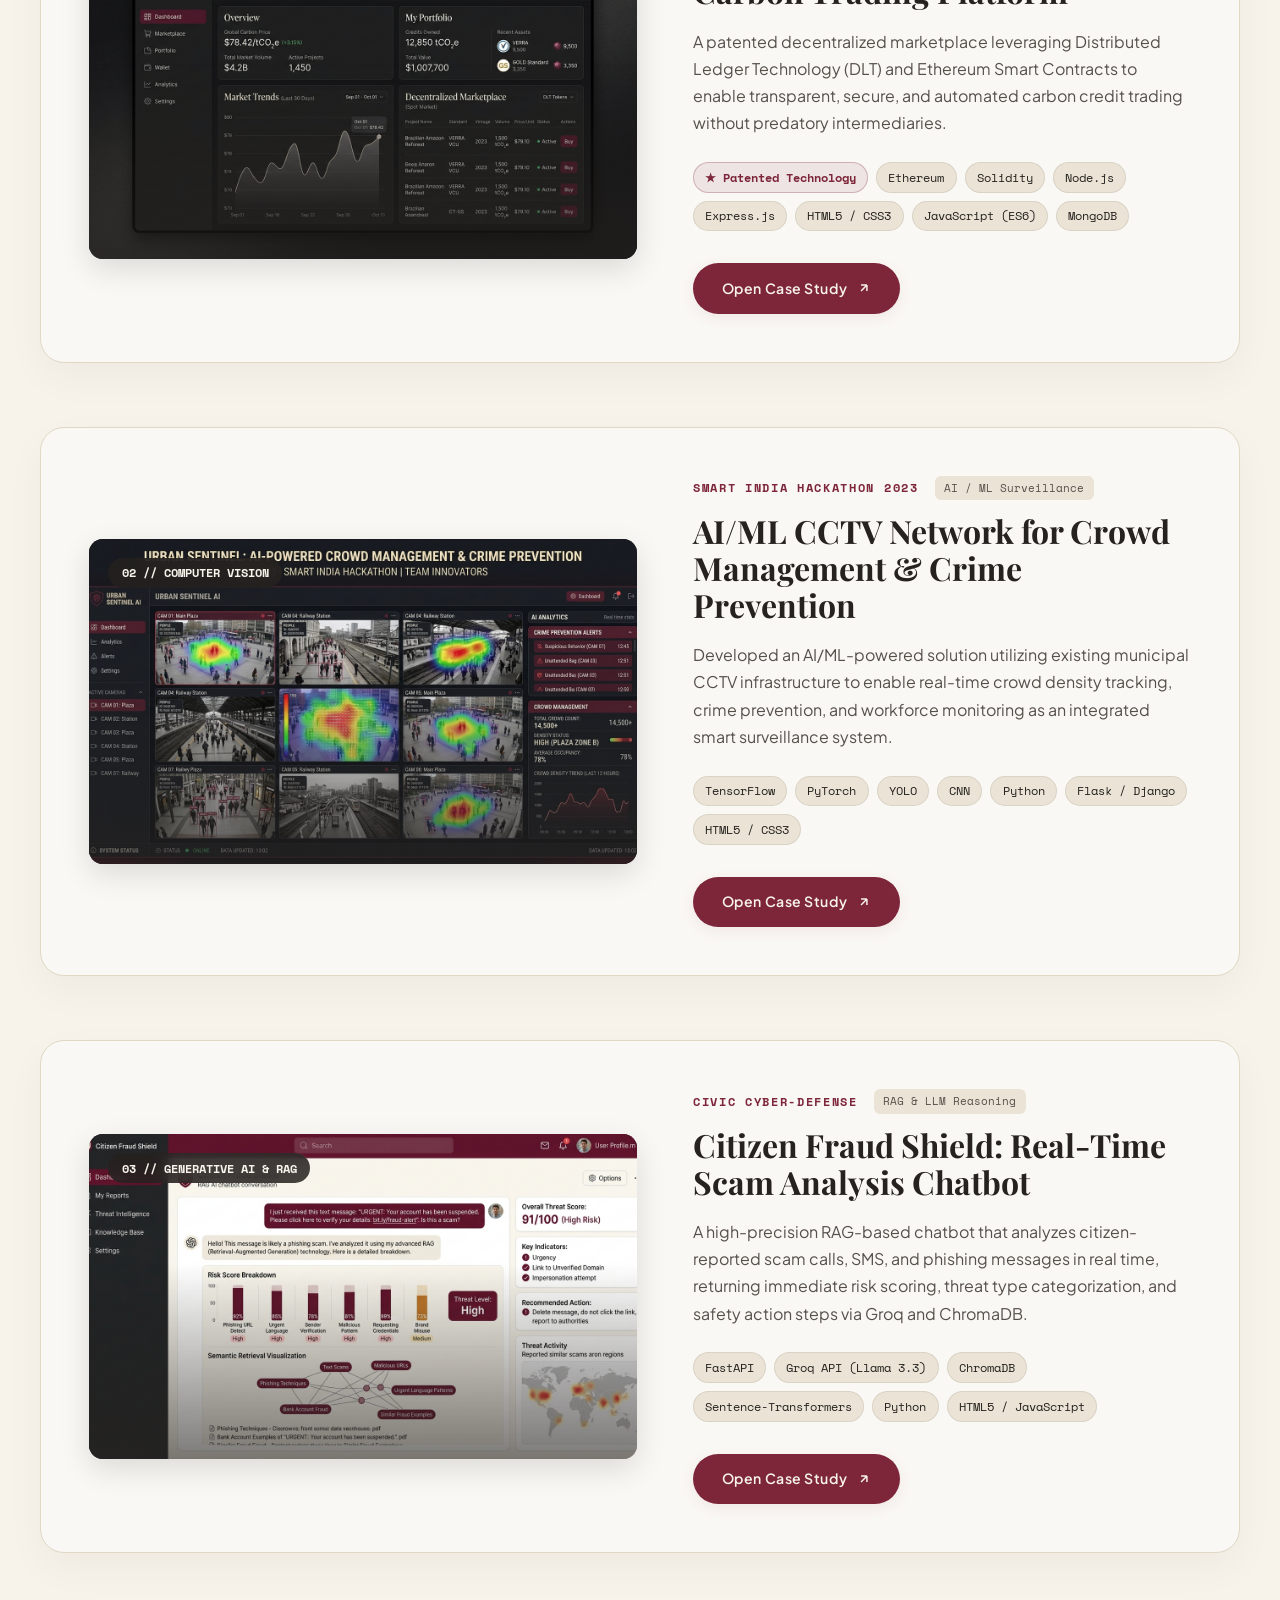
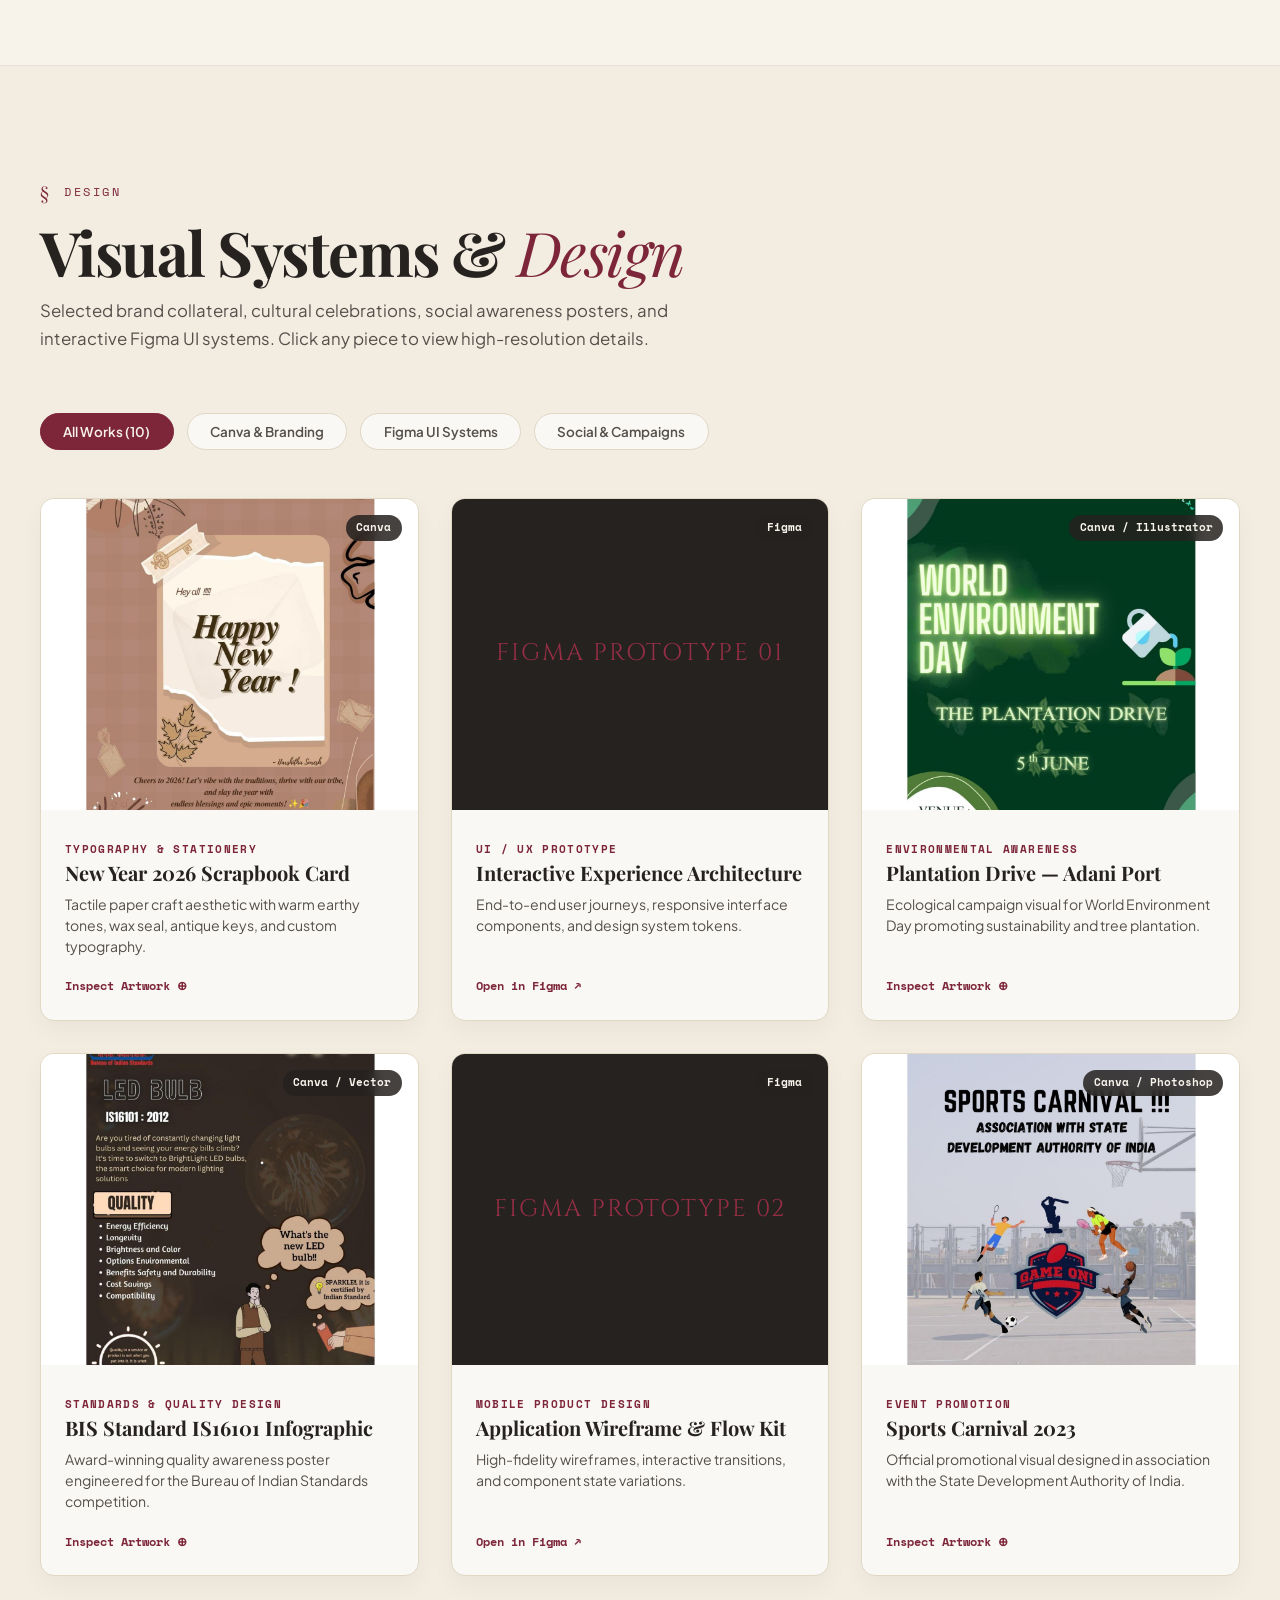
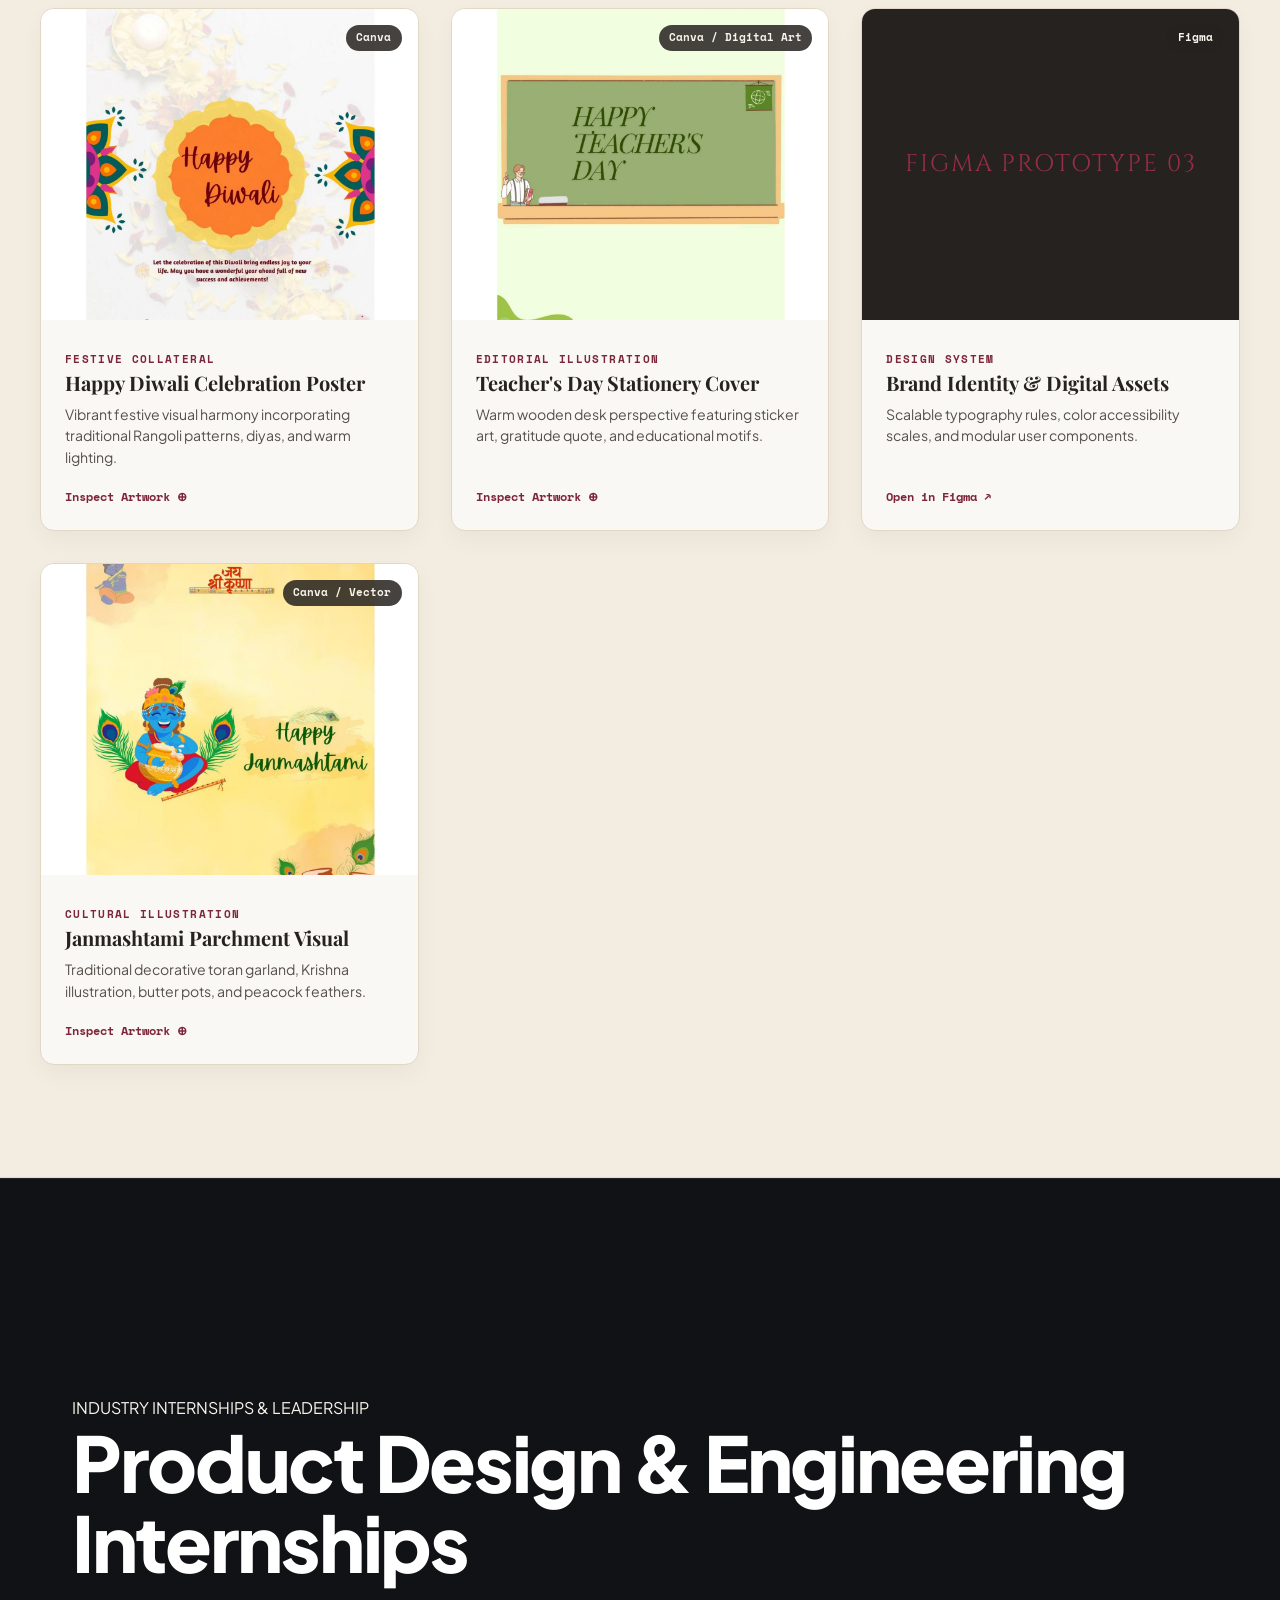
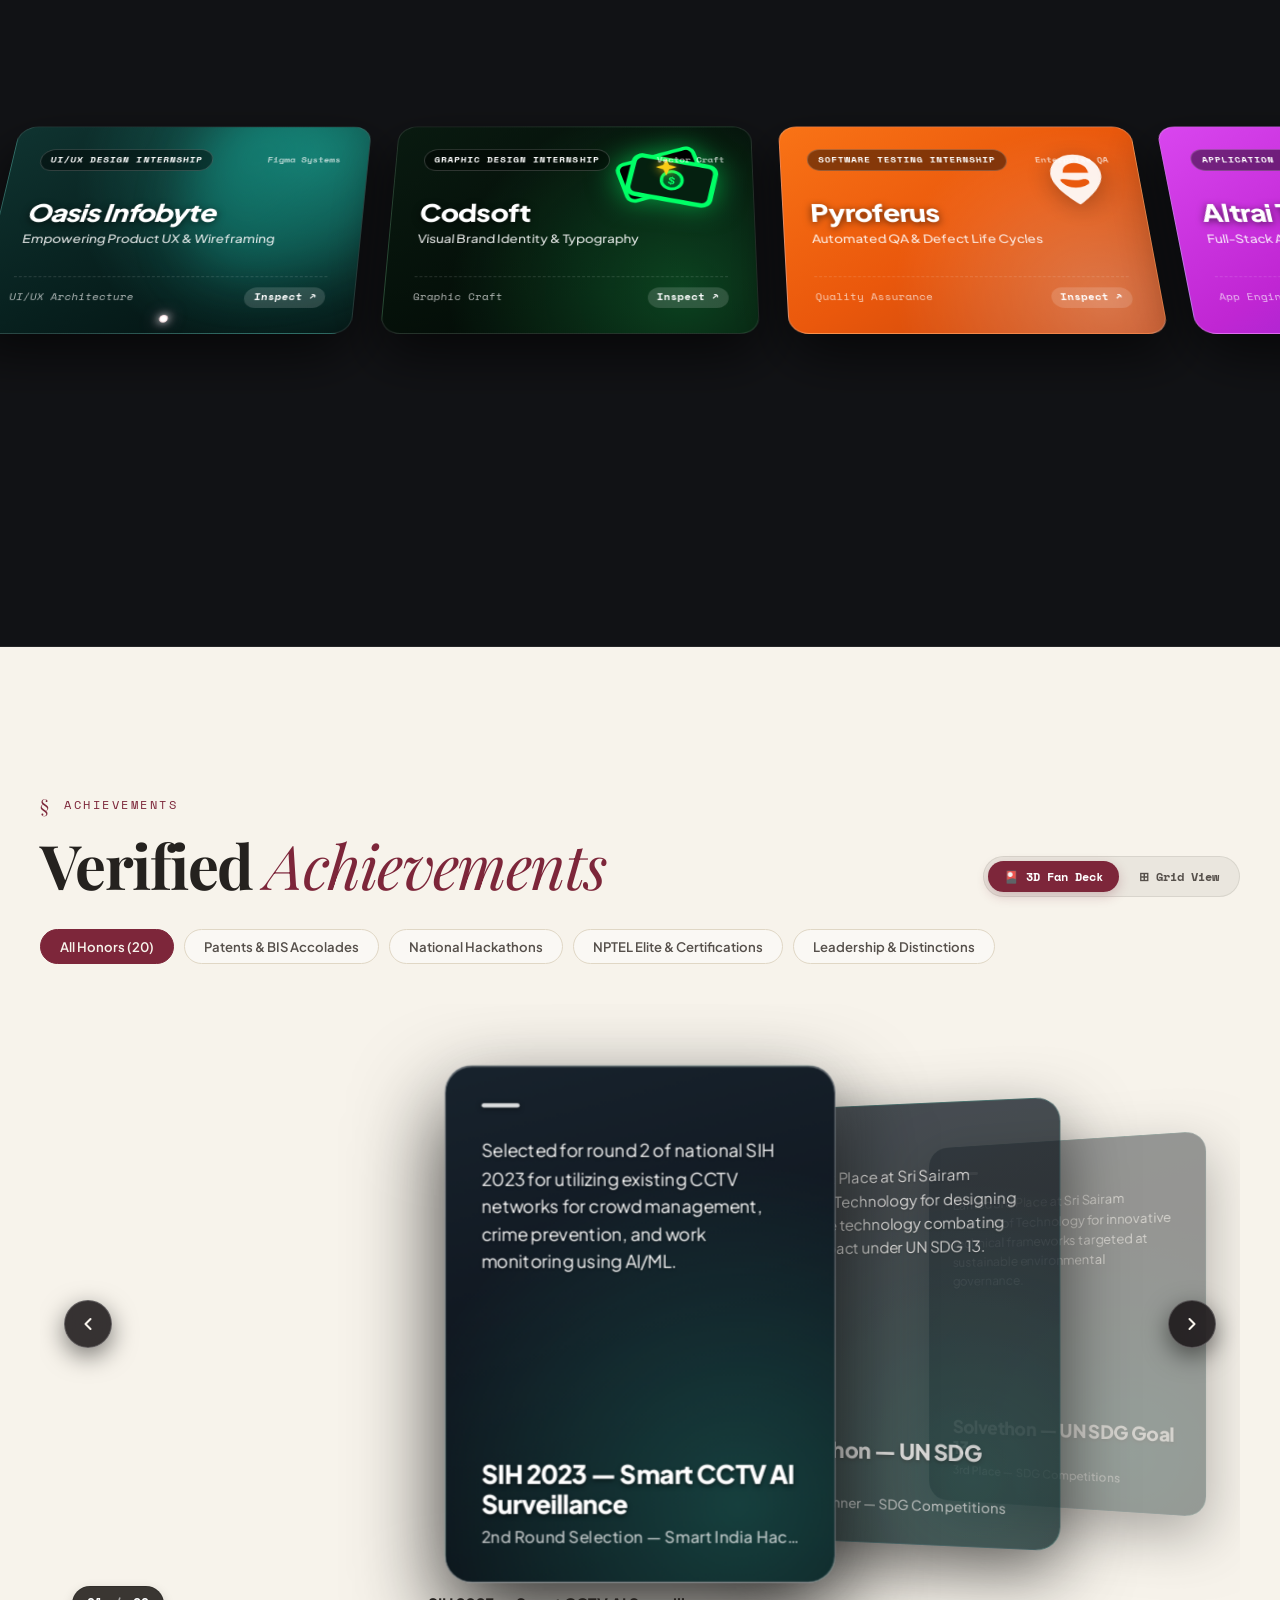
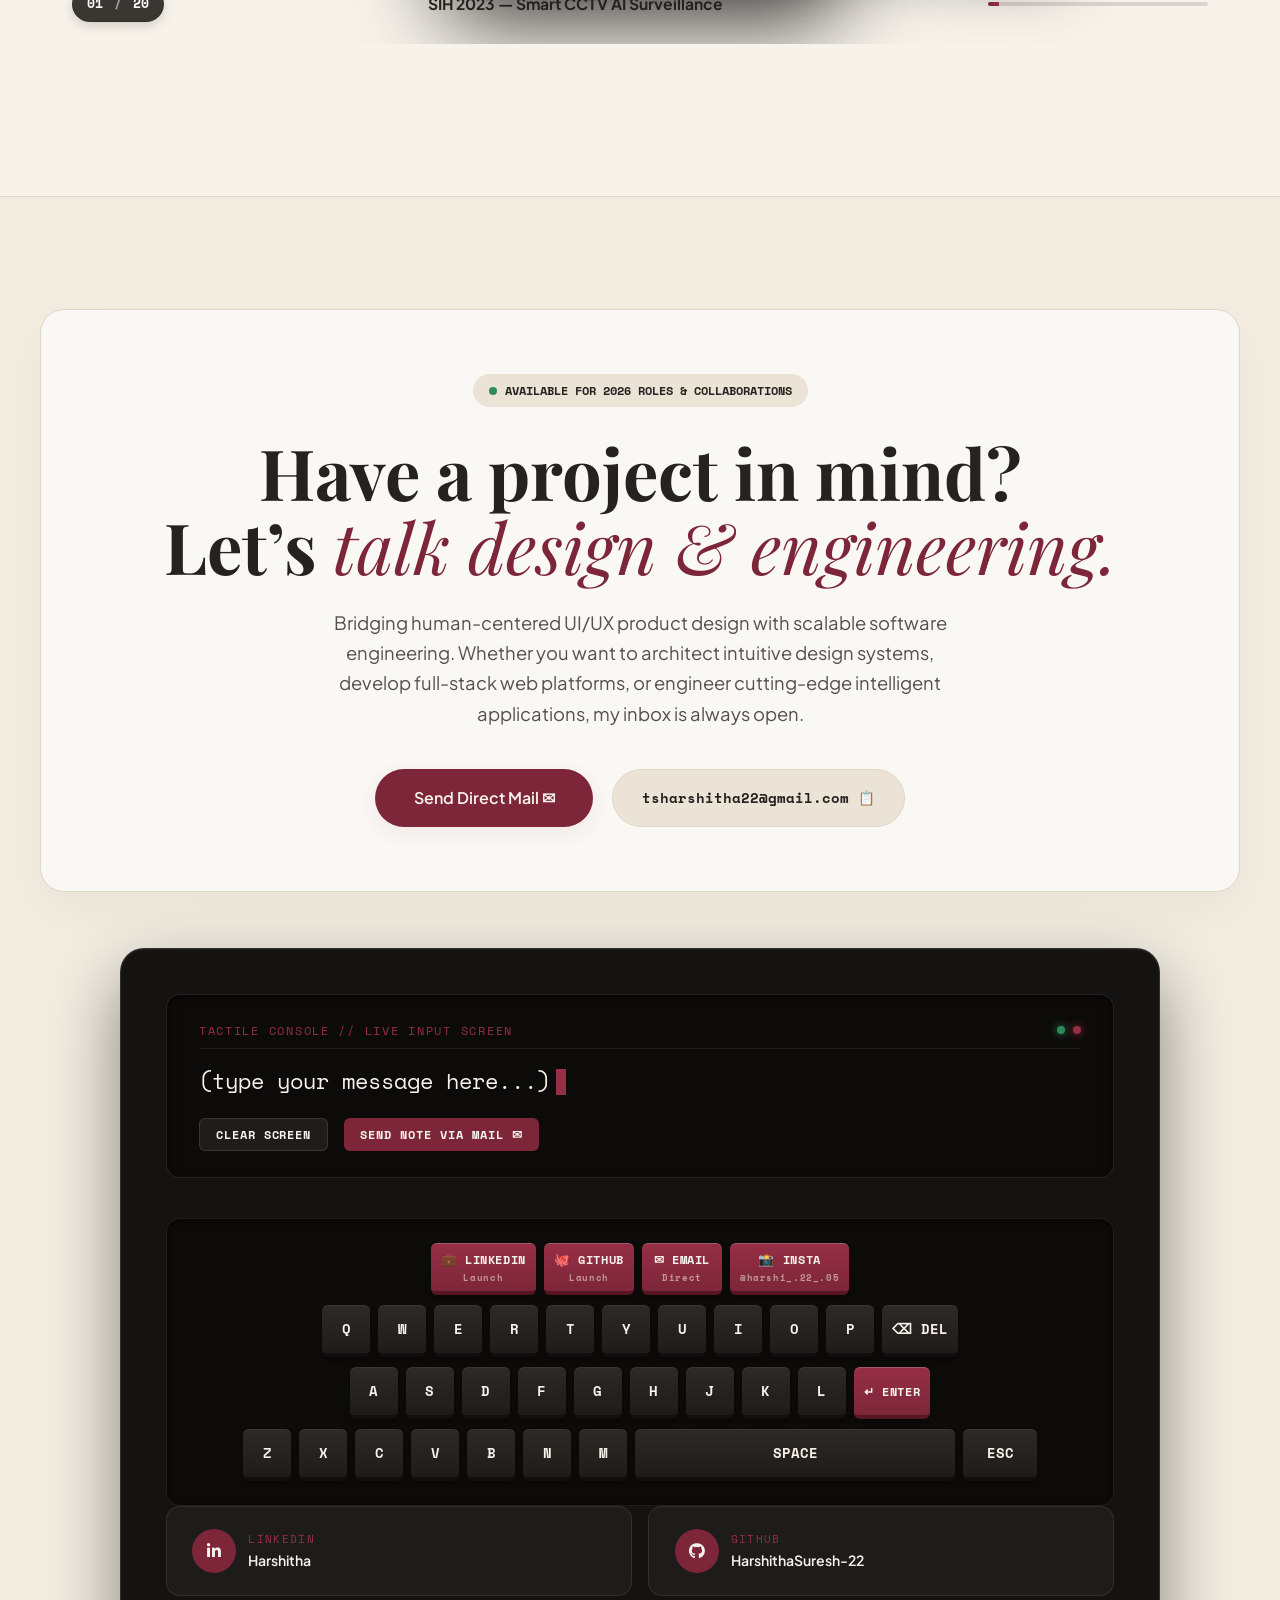
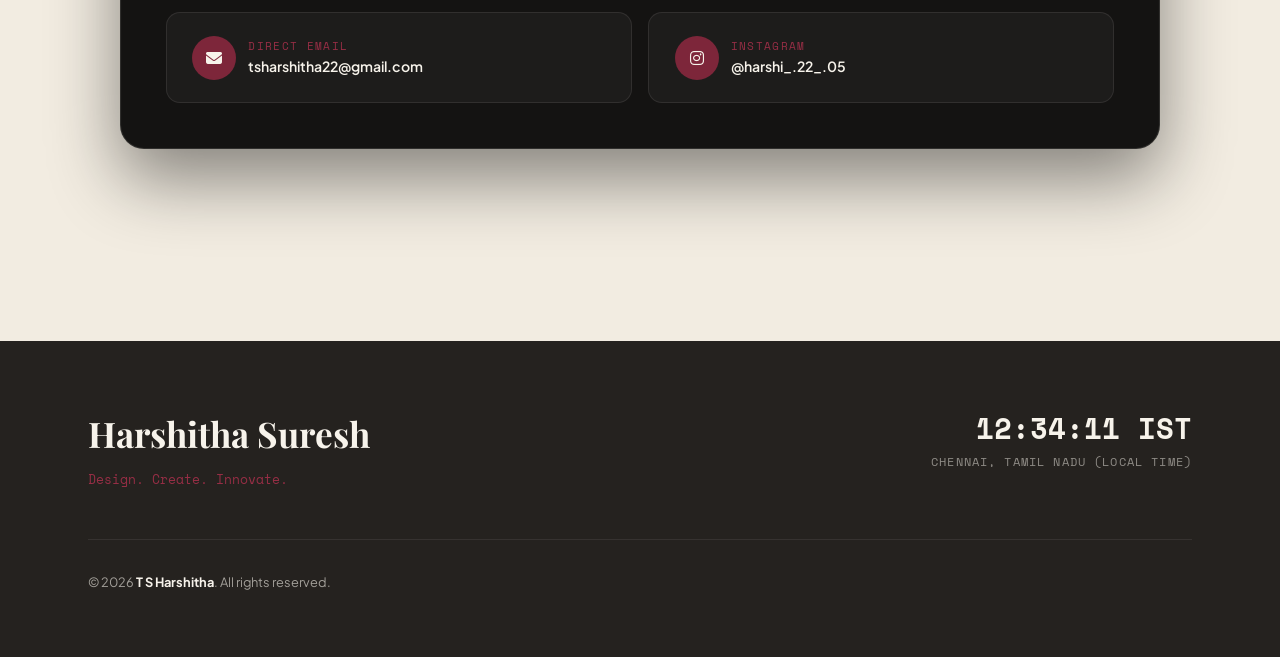
==== commit 0b57ef64: "Update index.html" ====
--- a/index.html
+++ b/index.html
@@ -5,8 +5,8 @@
   <meta name="viewport" content="width=device-width, initial-scale=1.0">
   <title>Harshitha Suresh</title>
   <meta name="description" content="Portfolio of Harshitha Suresh (T S Harshitha) — Computer & Communication Engineer, UI/UX Designer, and Creative Technologist specializing in DLT Blockchain, Computer Vision, and RAG AI.">
- <meta name="google-site-verification" content="your-unique-code-from-google" />
-  
+  <meta name="google-site-verification" content="PASTE_THE_EXACT_CODE_FROM_GOOGLE_HERE" />
+
 
   <!-- Custom Monogram Favicon -->
   <link rel="icon" type="image/svg+xml" href="favicon.svg">
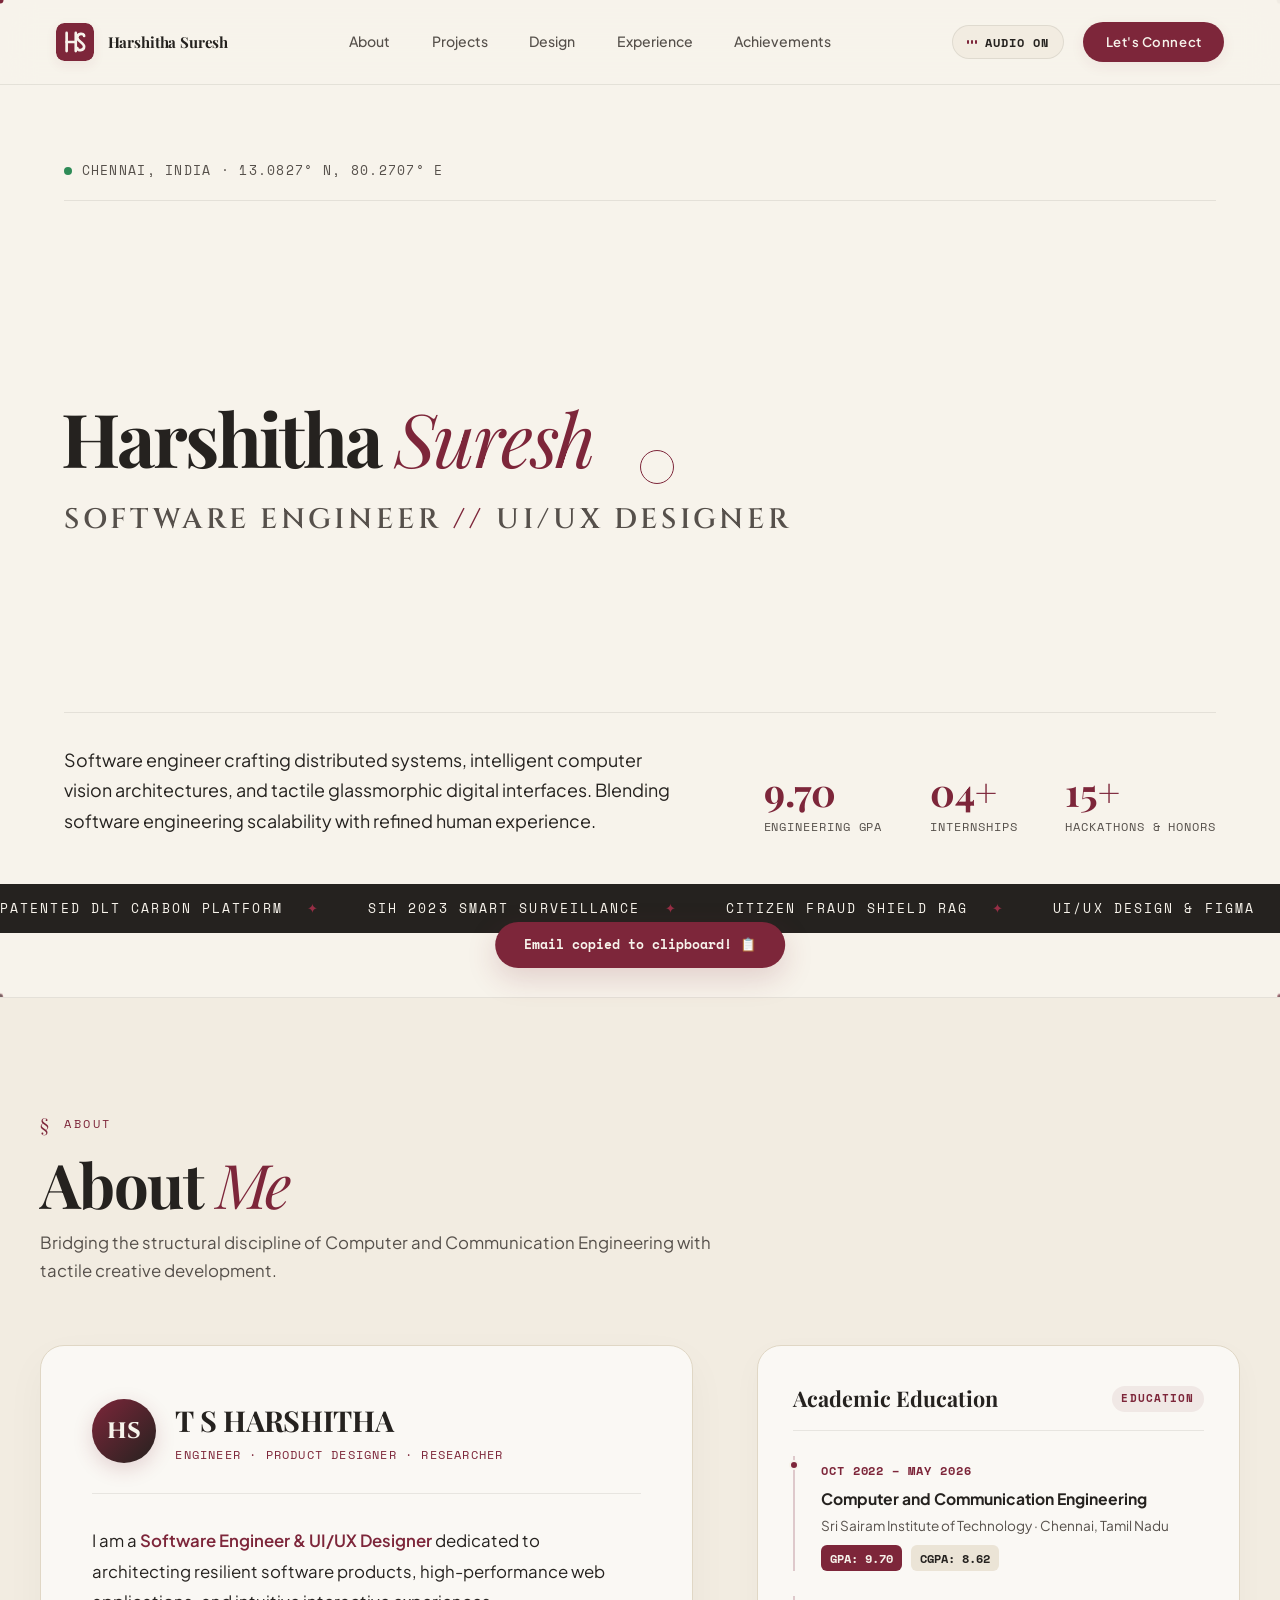
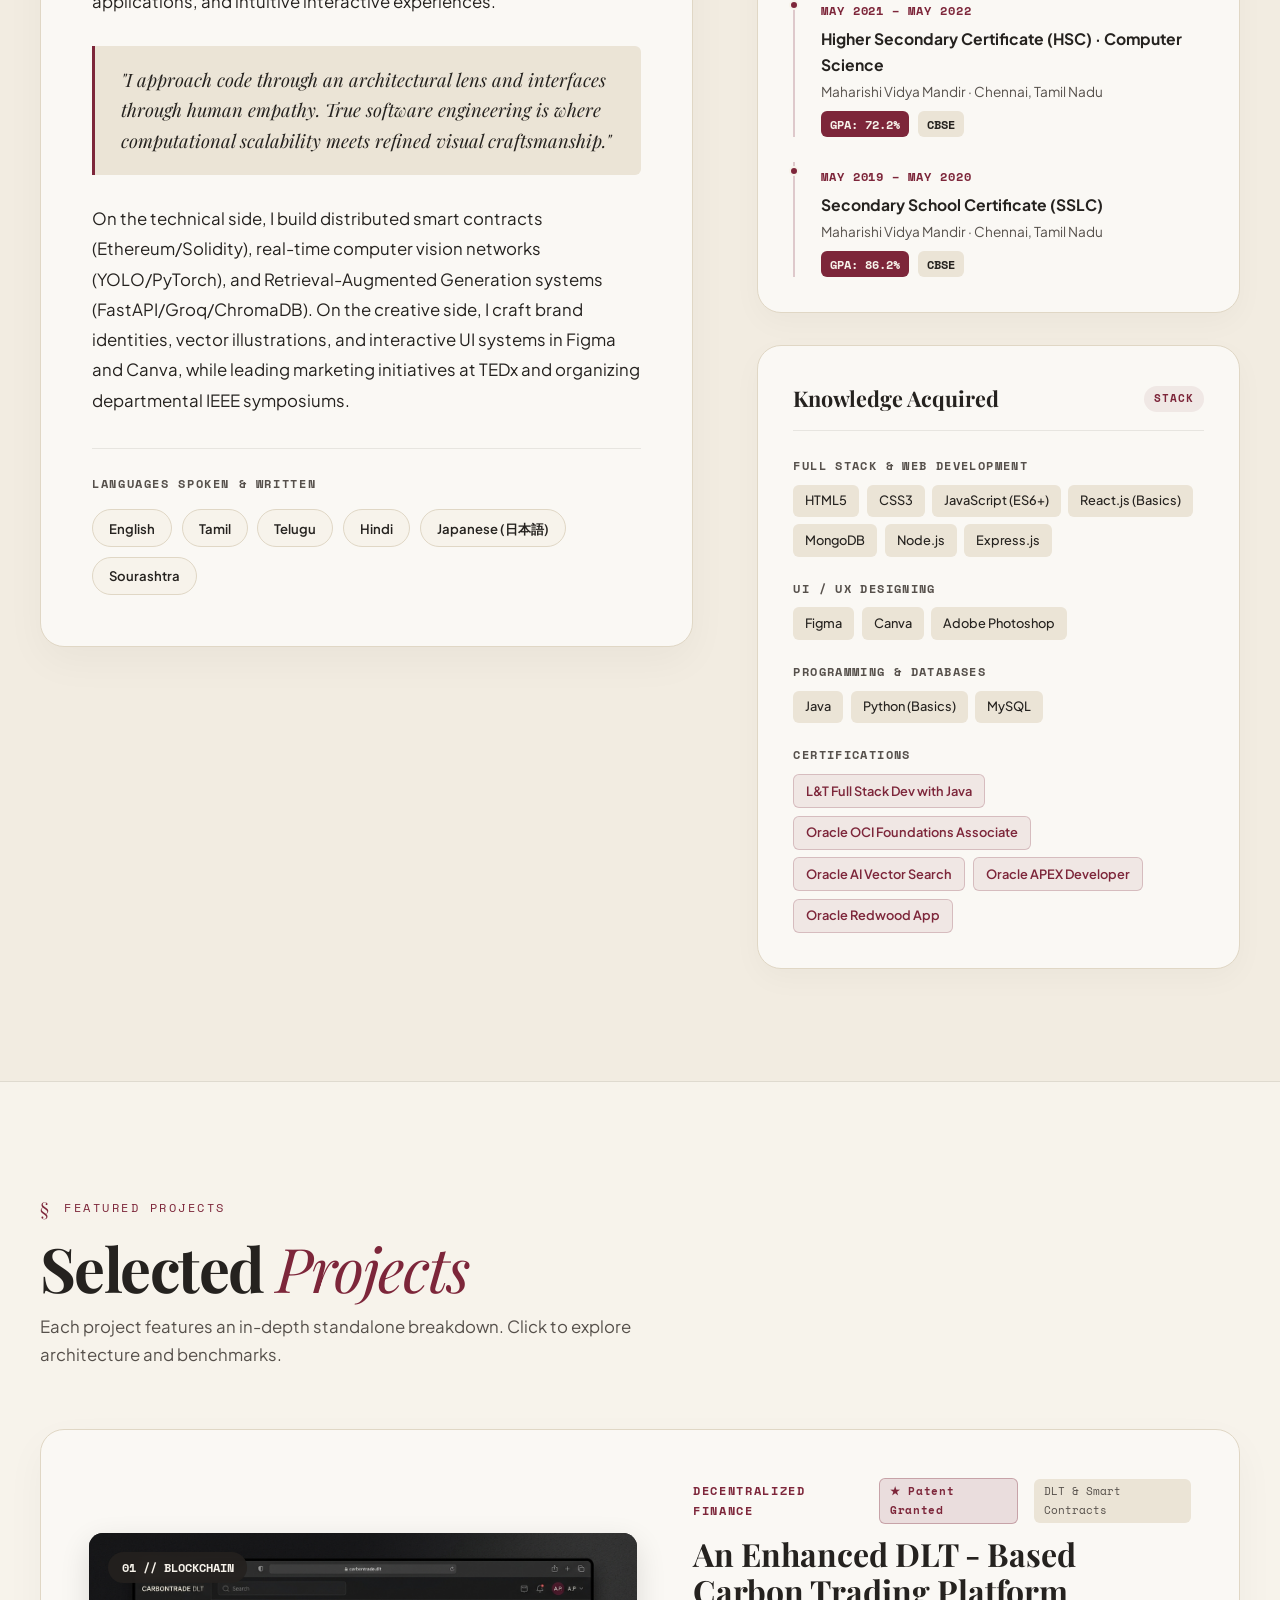
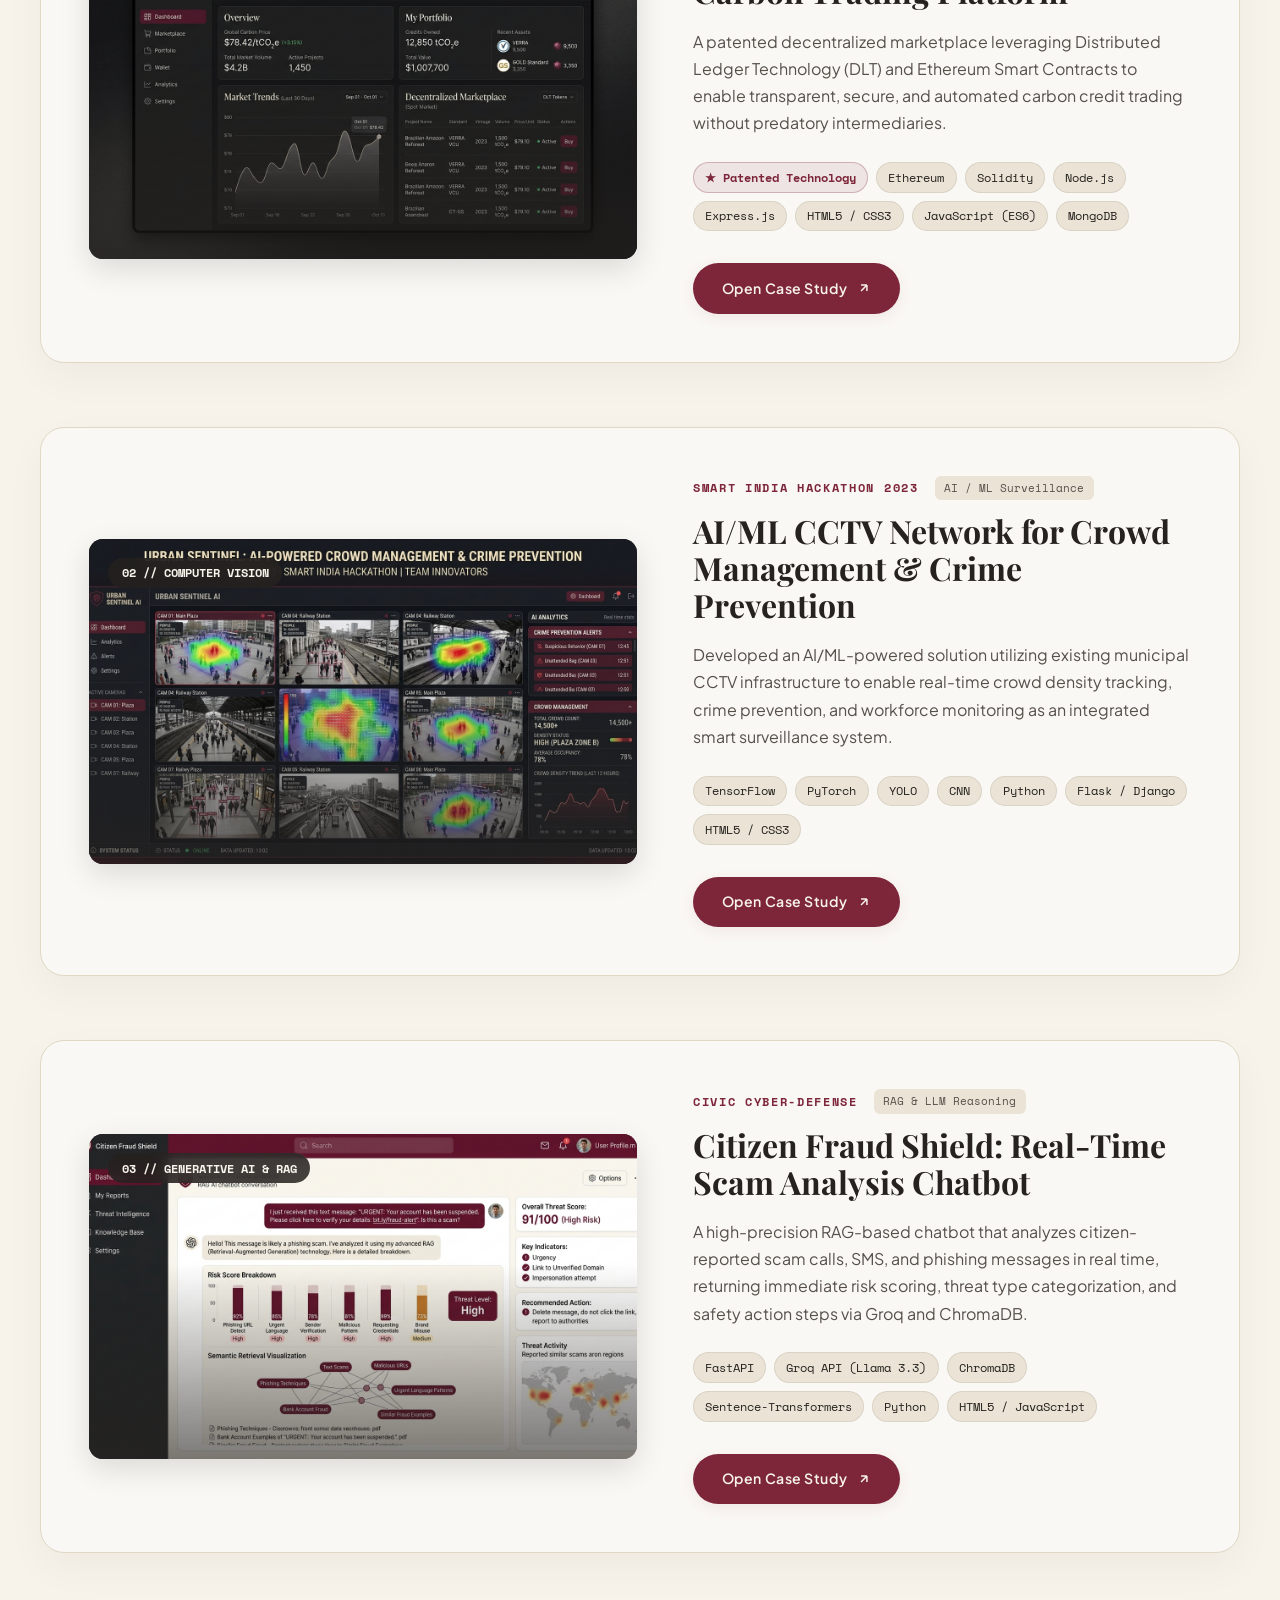
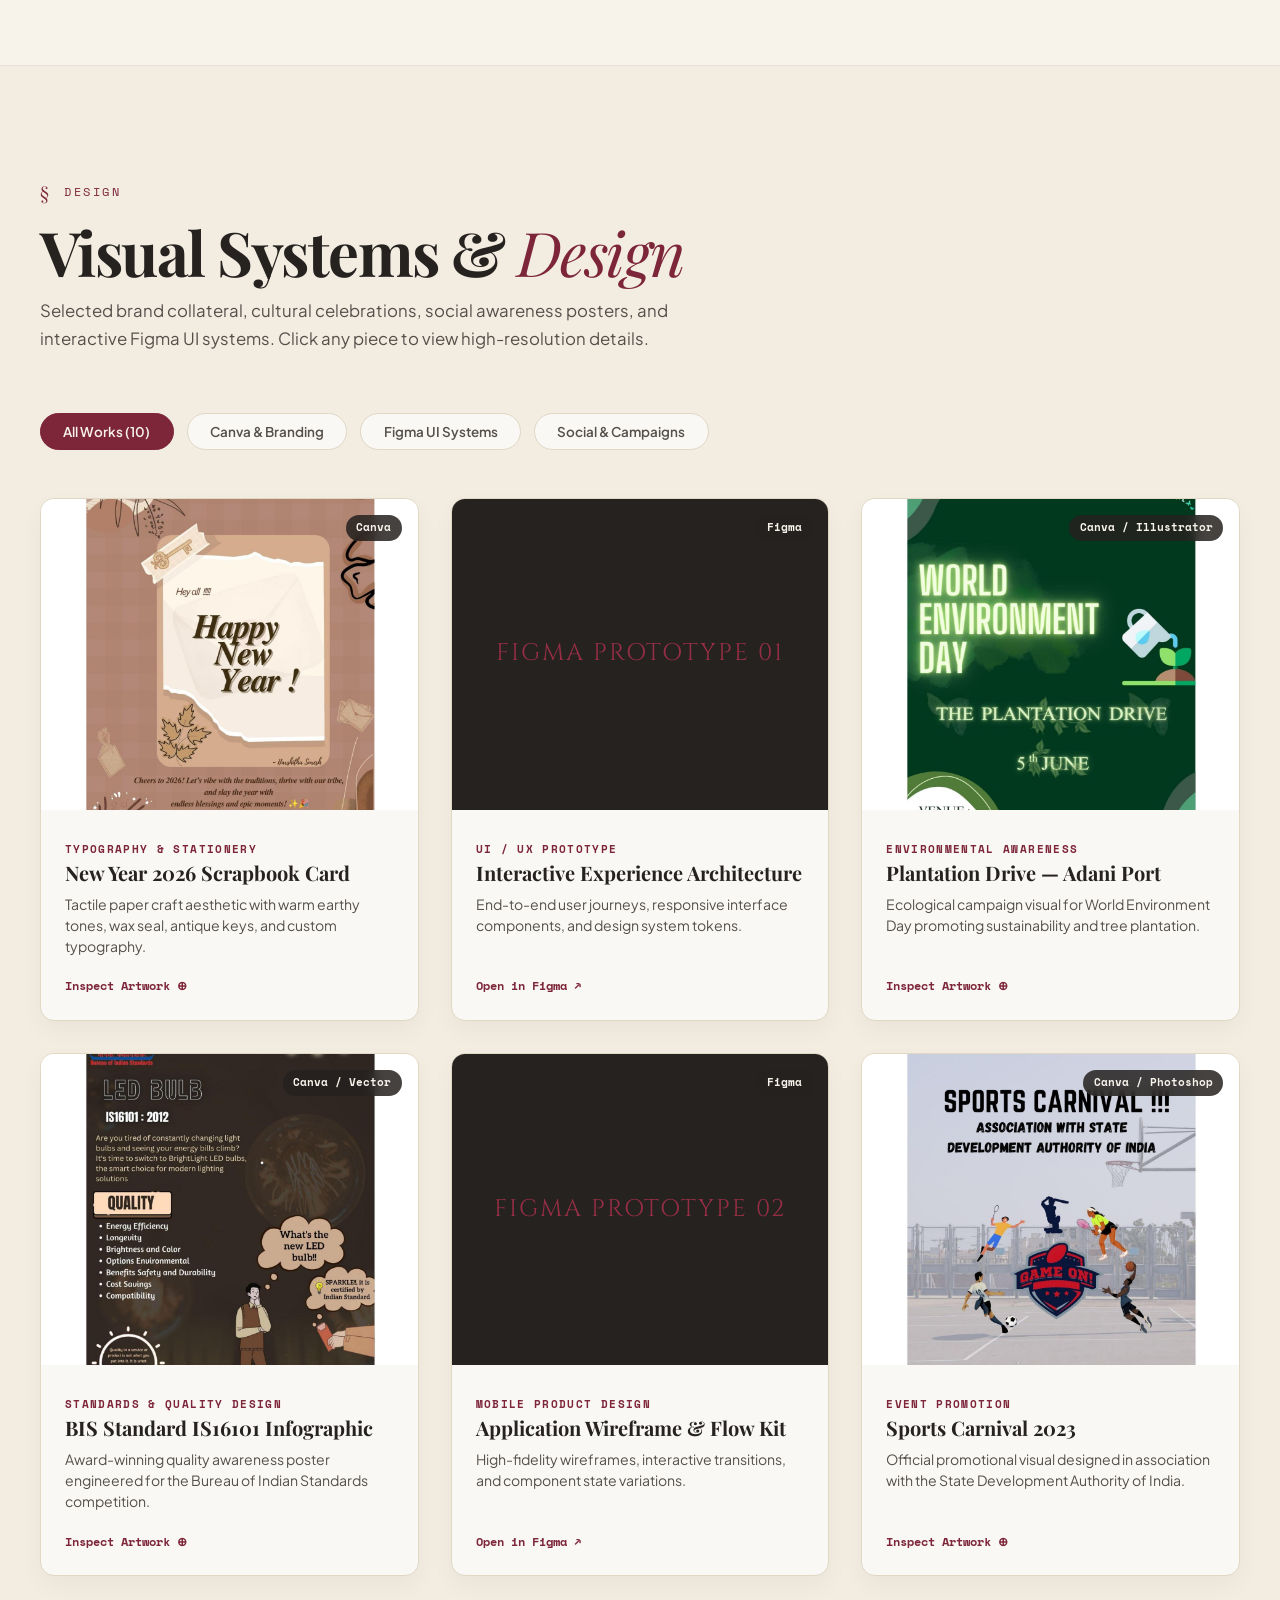
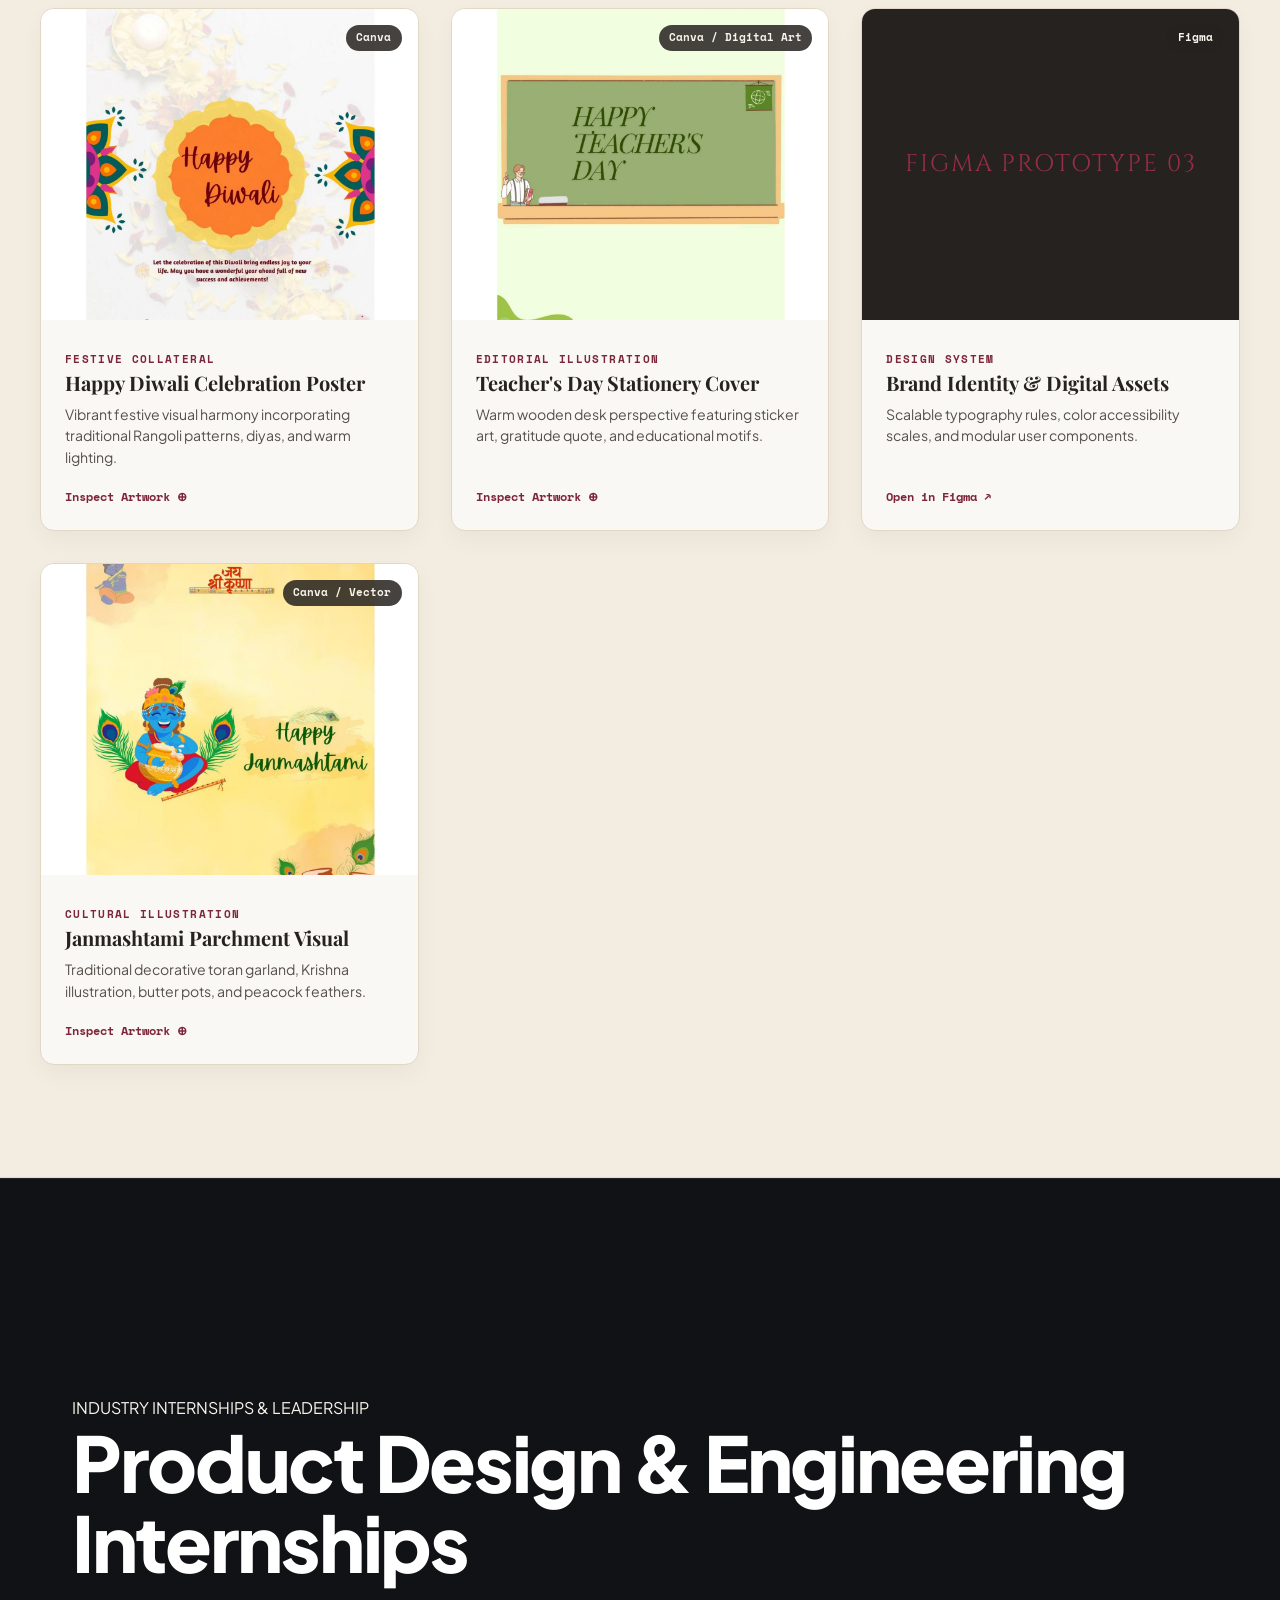
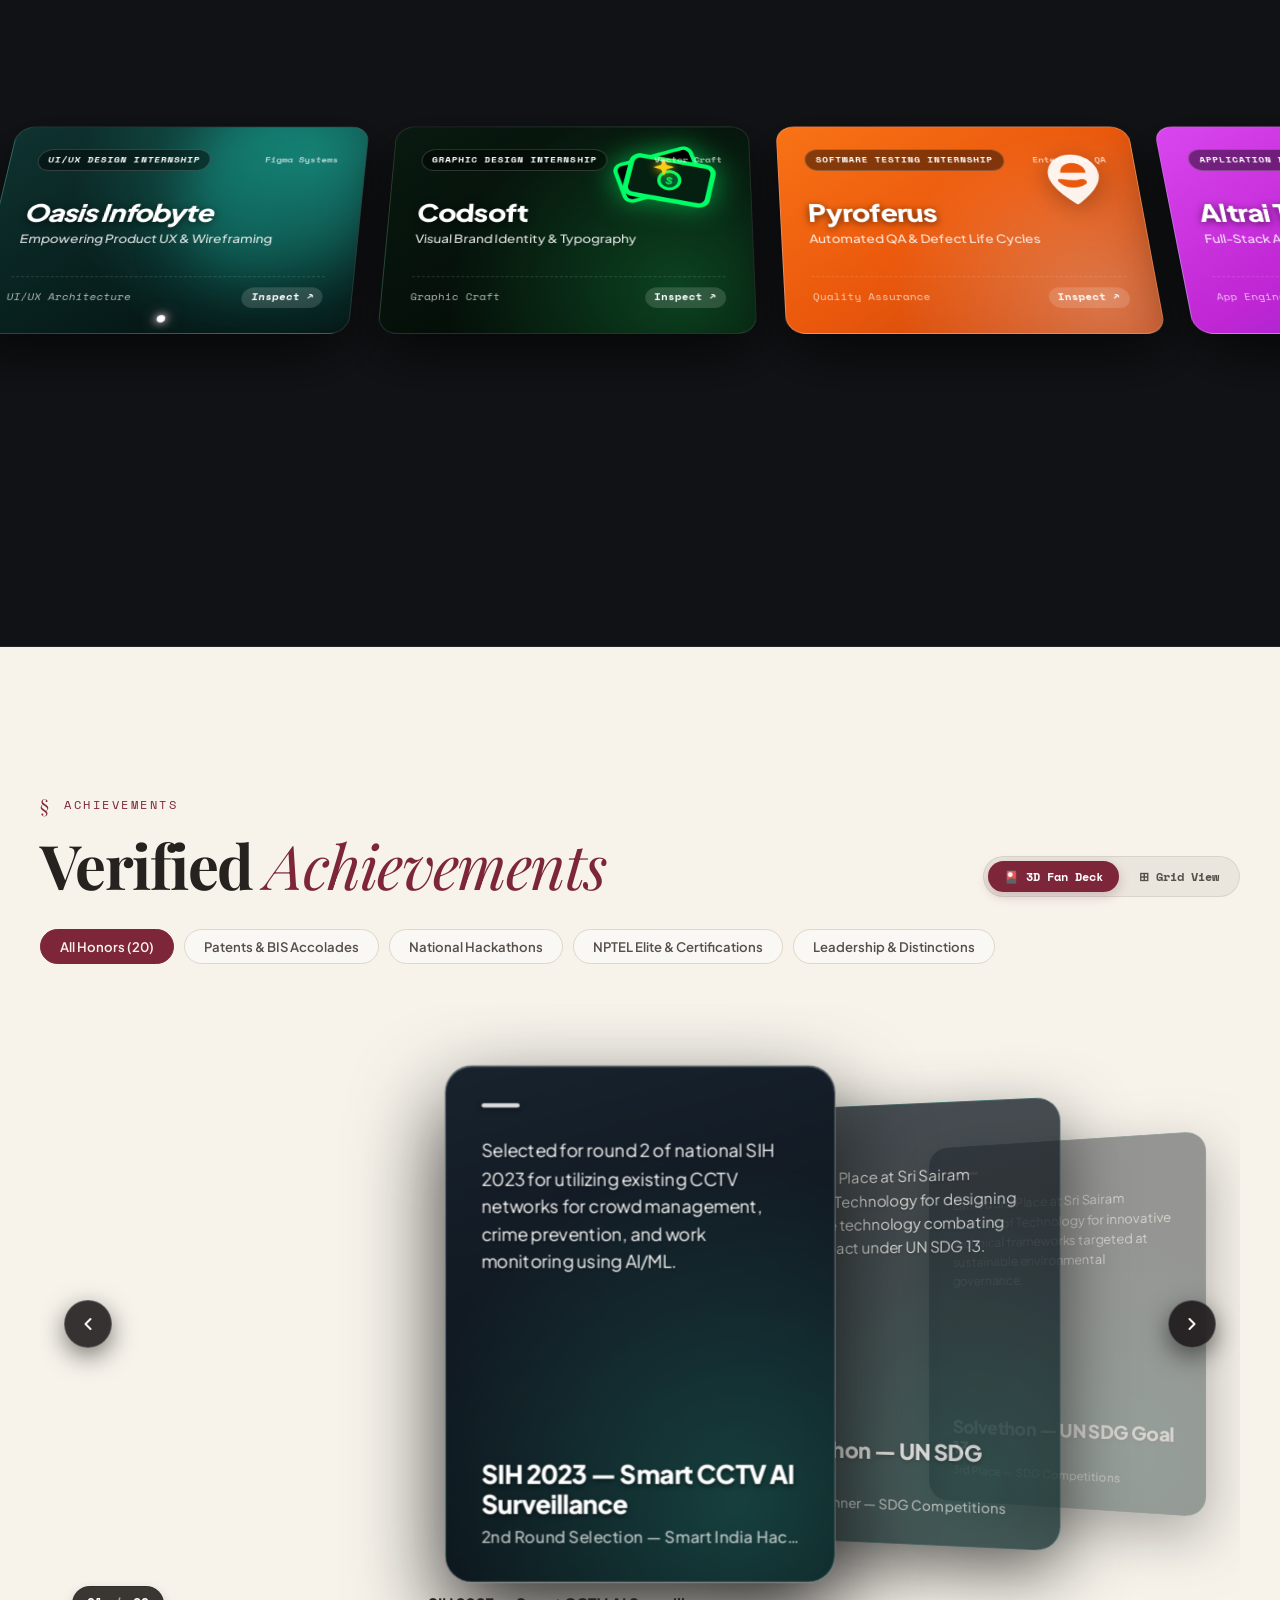
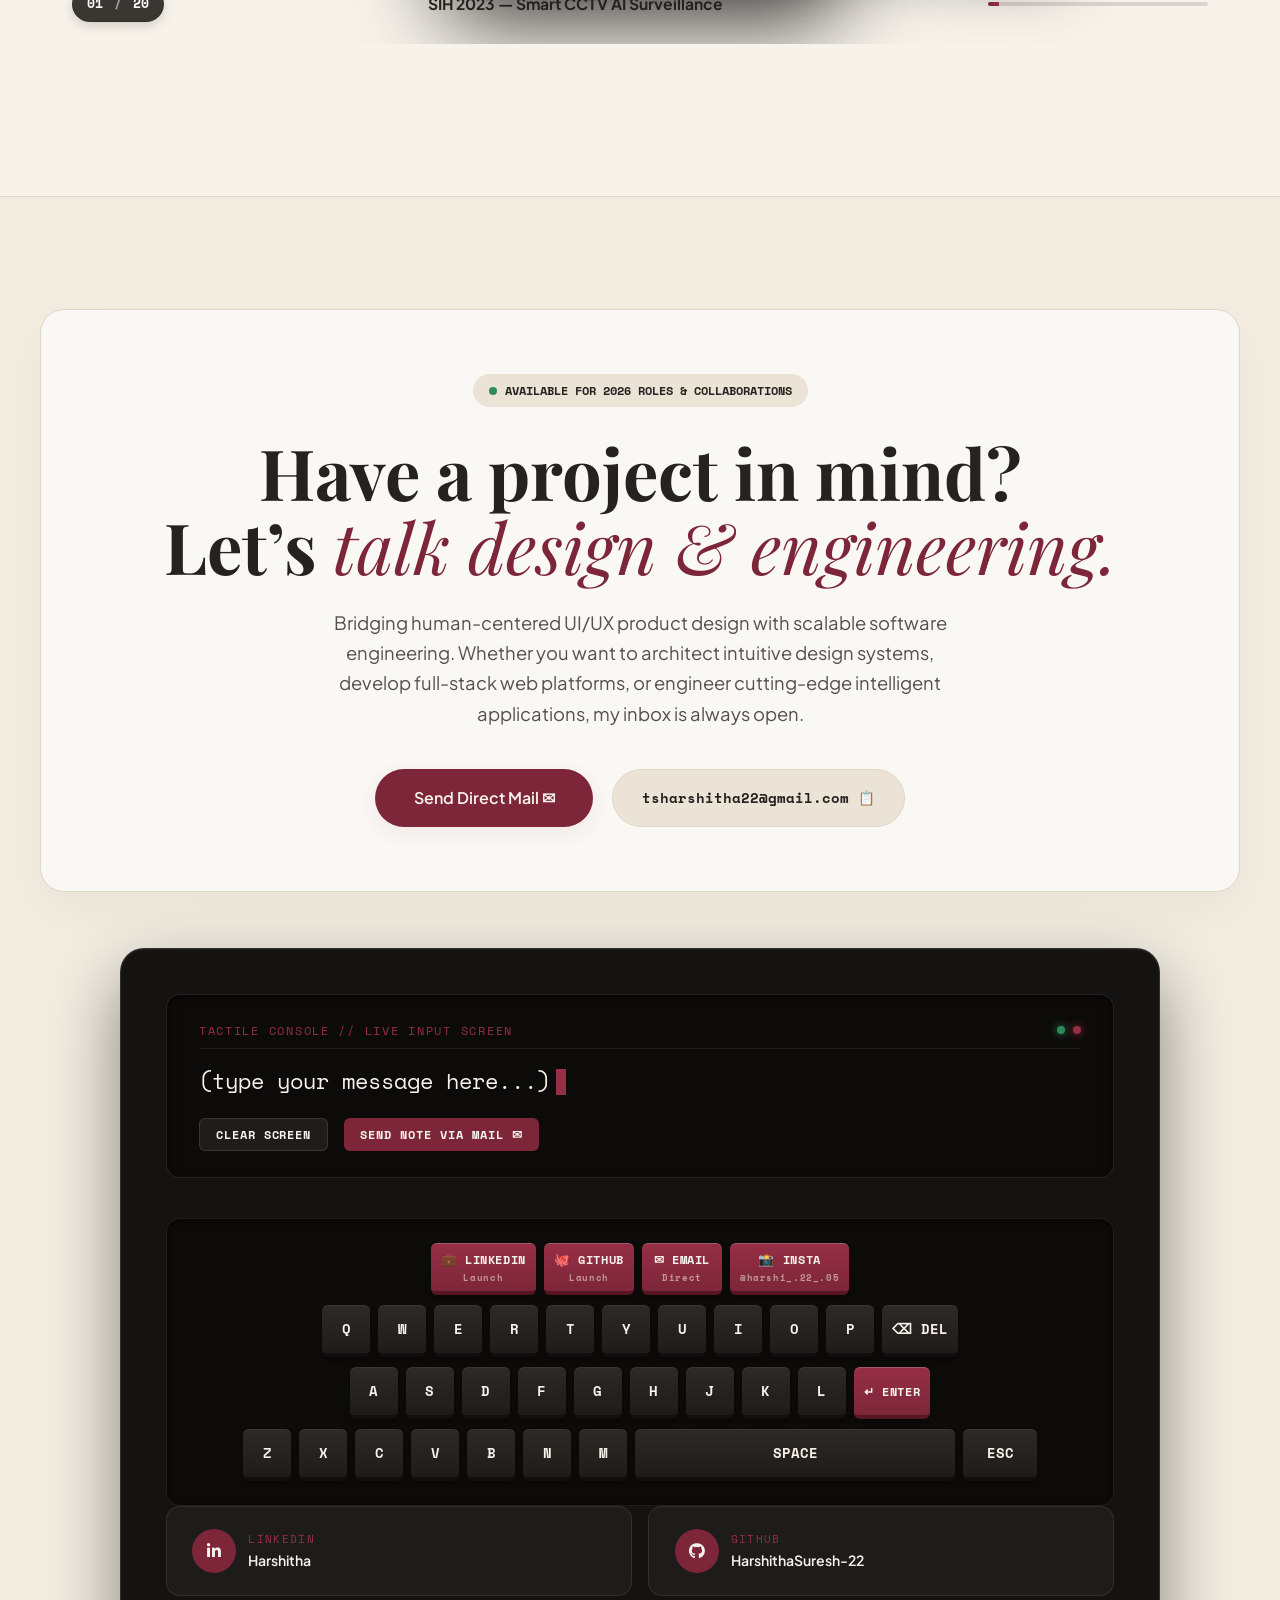
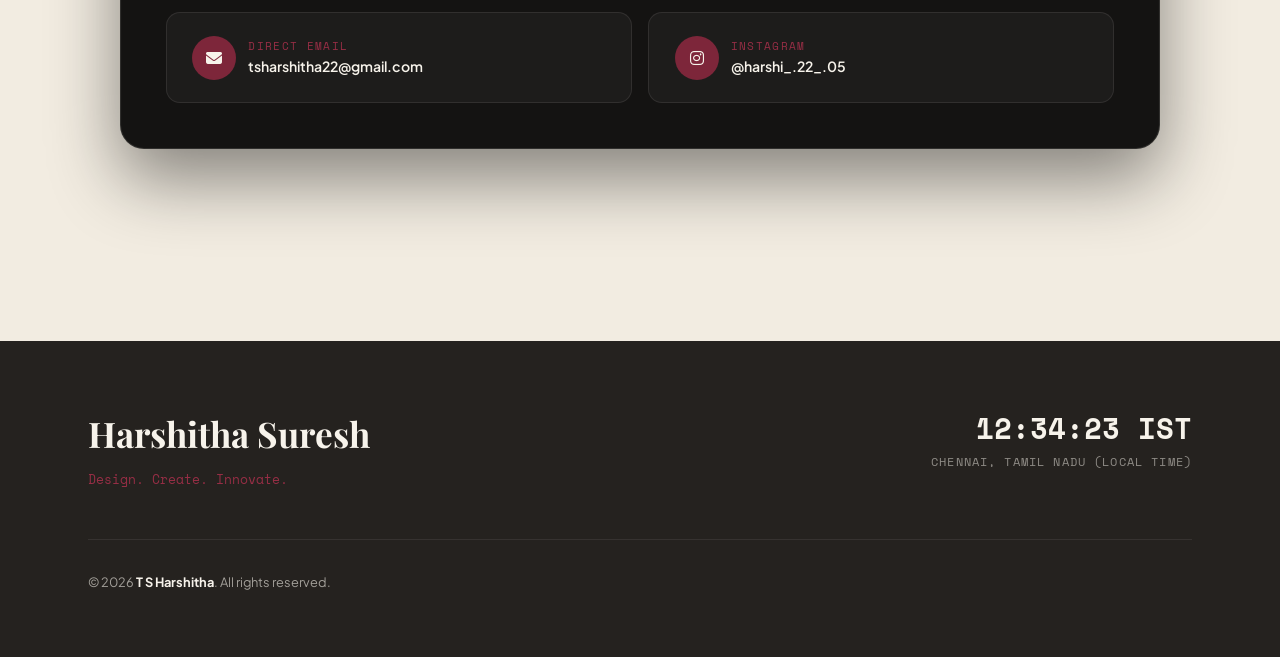
==== commit e845dd89: "Update index.html" ====
--- a/index.html
+++ b/index.html
@@ -4,7 +4,7 @@
   <meta charset="UTF-8">
   <meta name="viewport" content="width=device-width, initial-scale=1.0">
   <title>Harshitha Suresh</title>
-  <meta name="description" content="Portfolio of Harshitha Suresh (T S Harshitha) — Computer & Communication Engineer, UI/UX Designer, and Creative Technologist specializing in DLT Blockchain, Computer Vision, and RAG AI.">
+  <meta name="description" content=" Portfolio of Harshitha Suresh — Software Engineer, UI/UX Designer, Technologist and Computer Vision">
   <meta name="google-site-verification" content="PASTE_THE_EXACT_CODE_FROM_GOOGLE_HERE" />
 
 
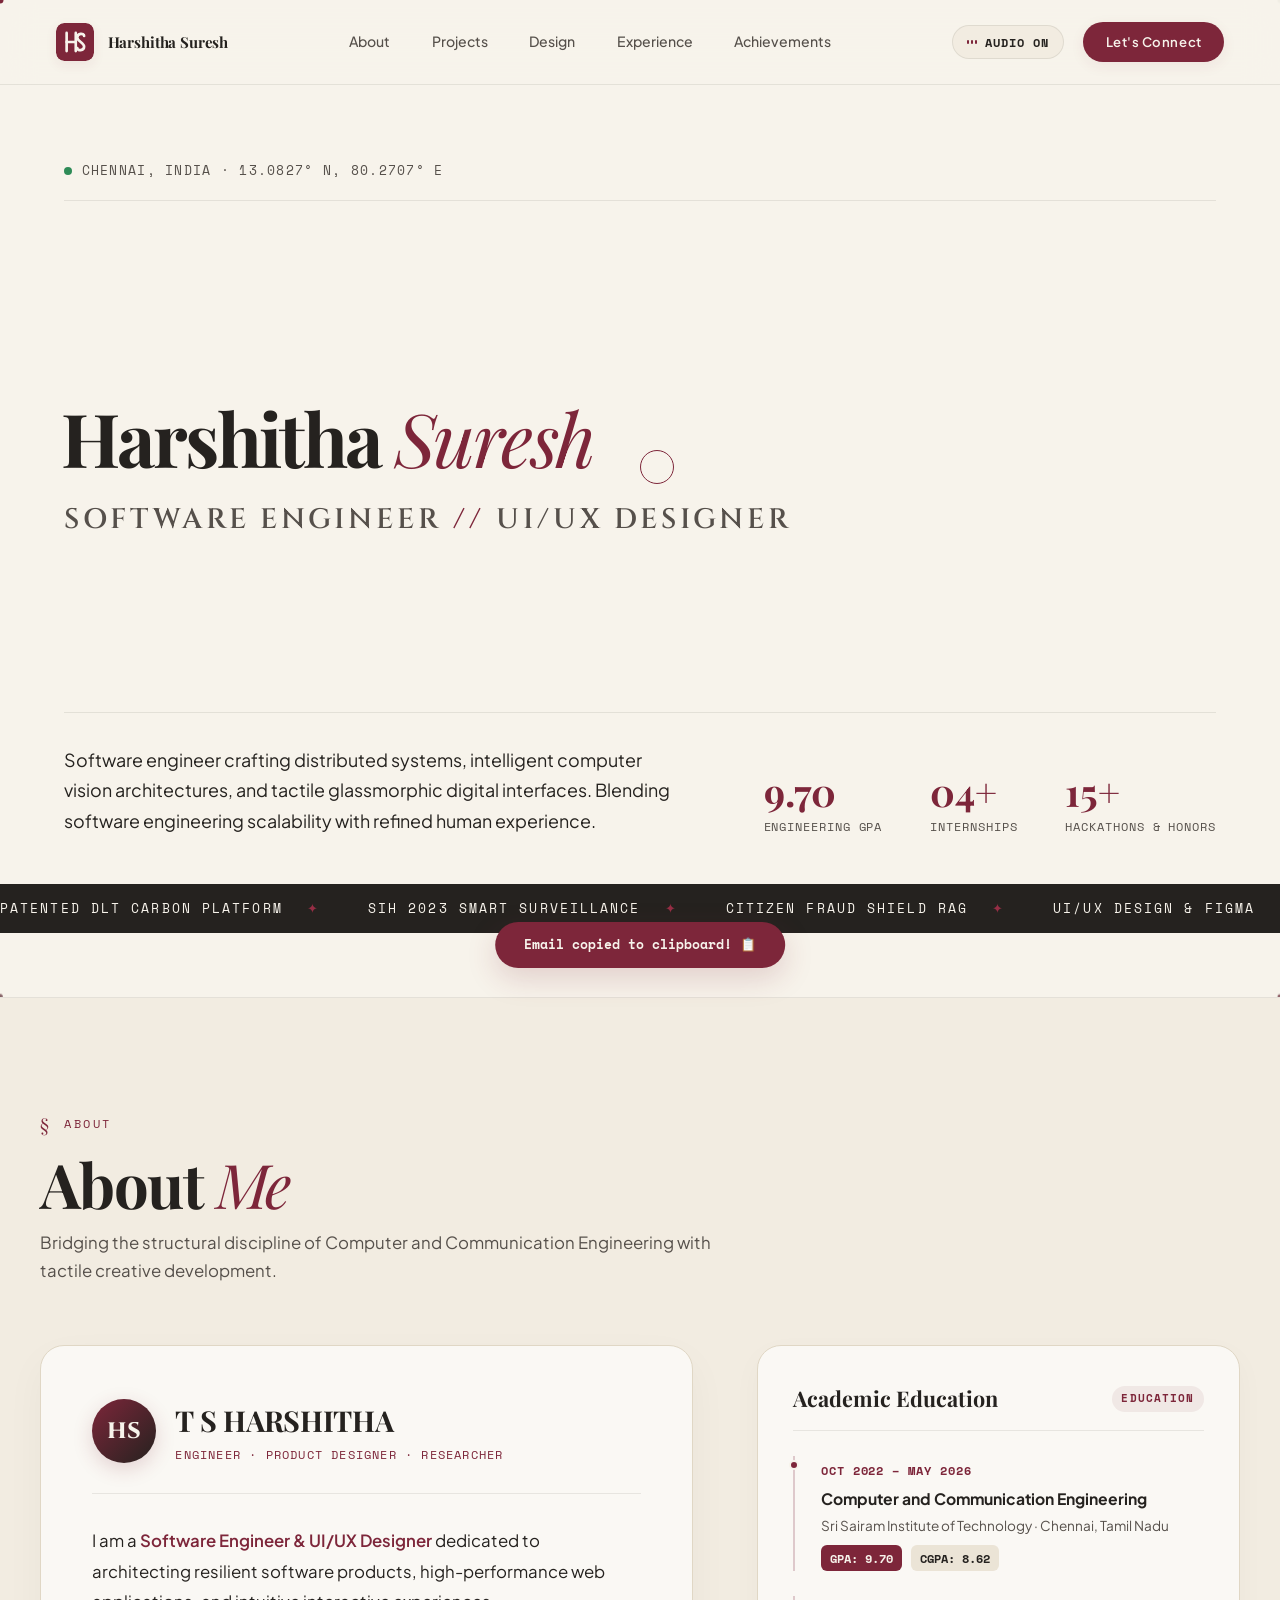
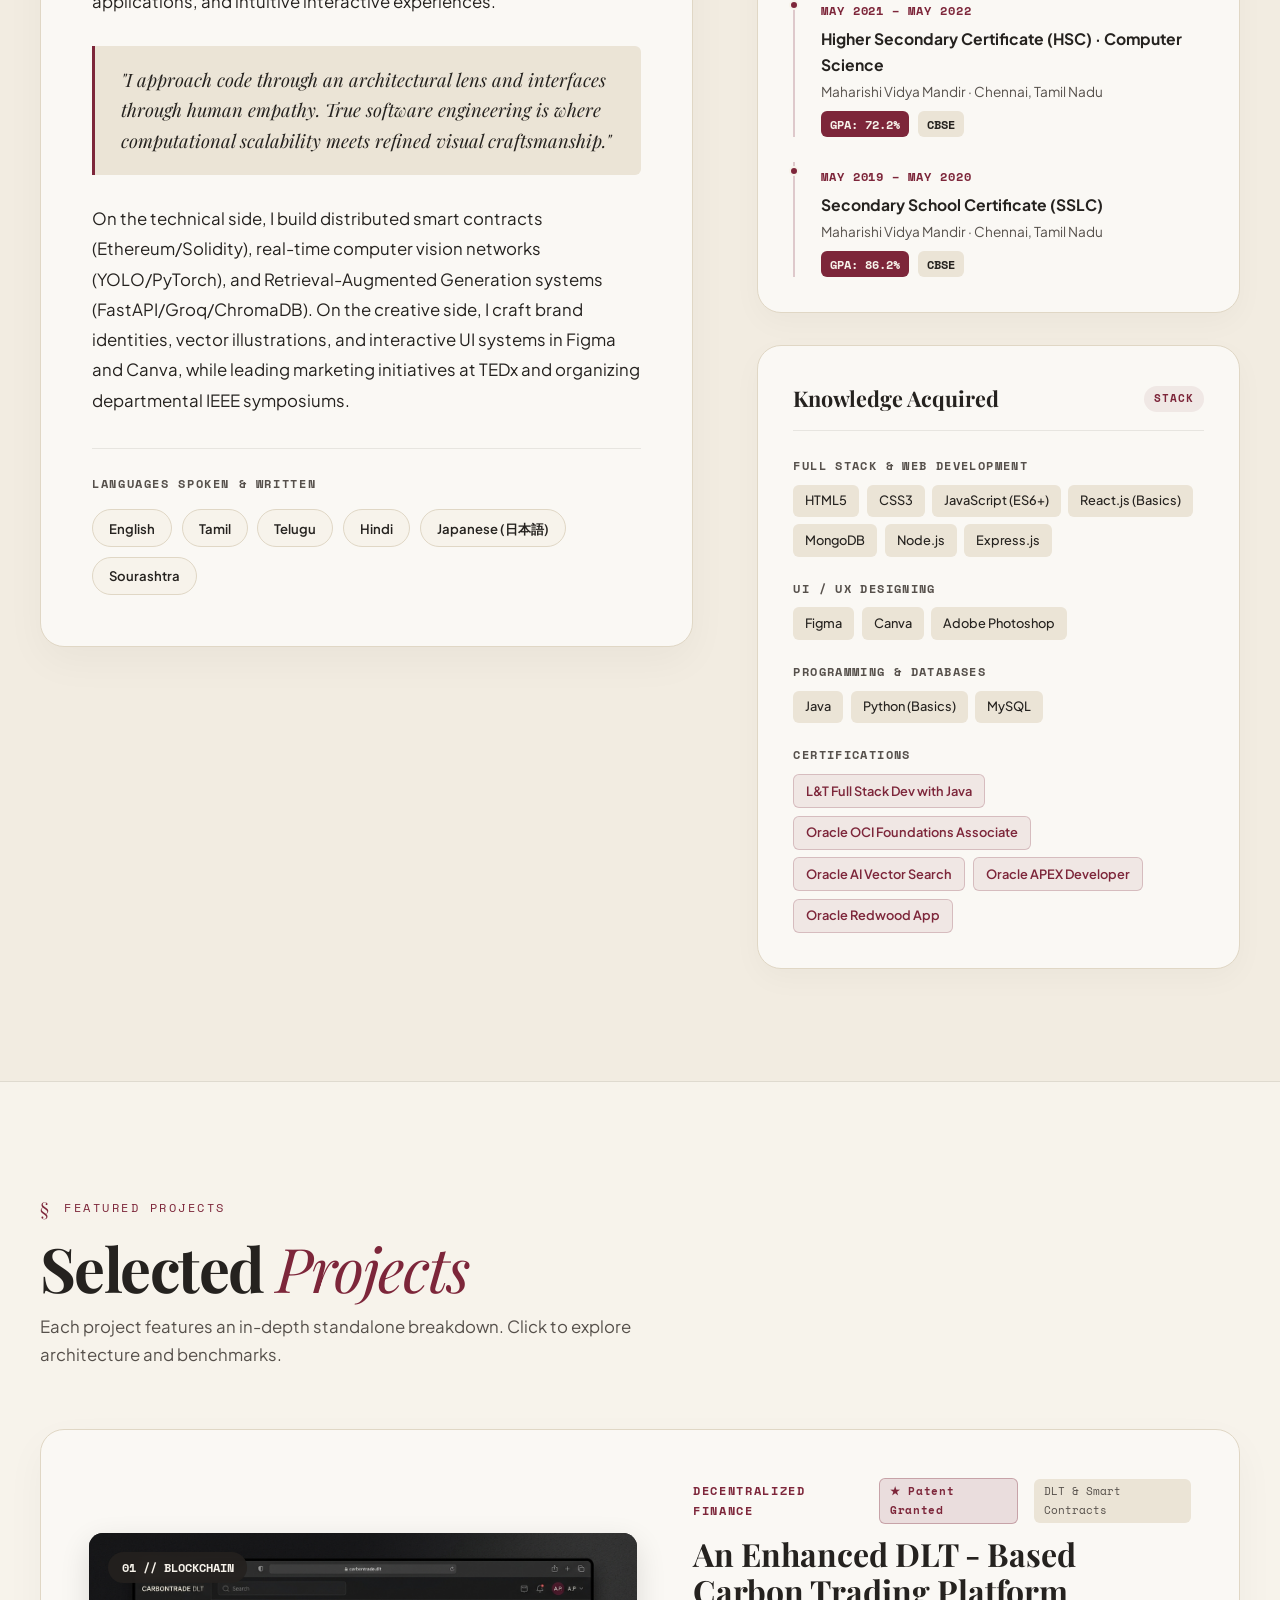
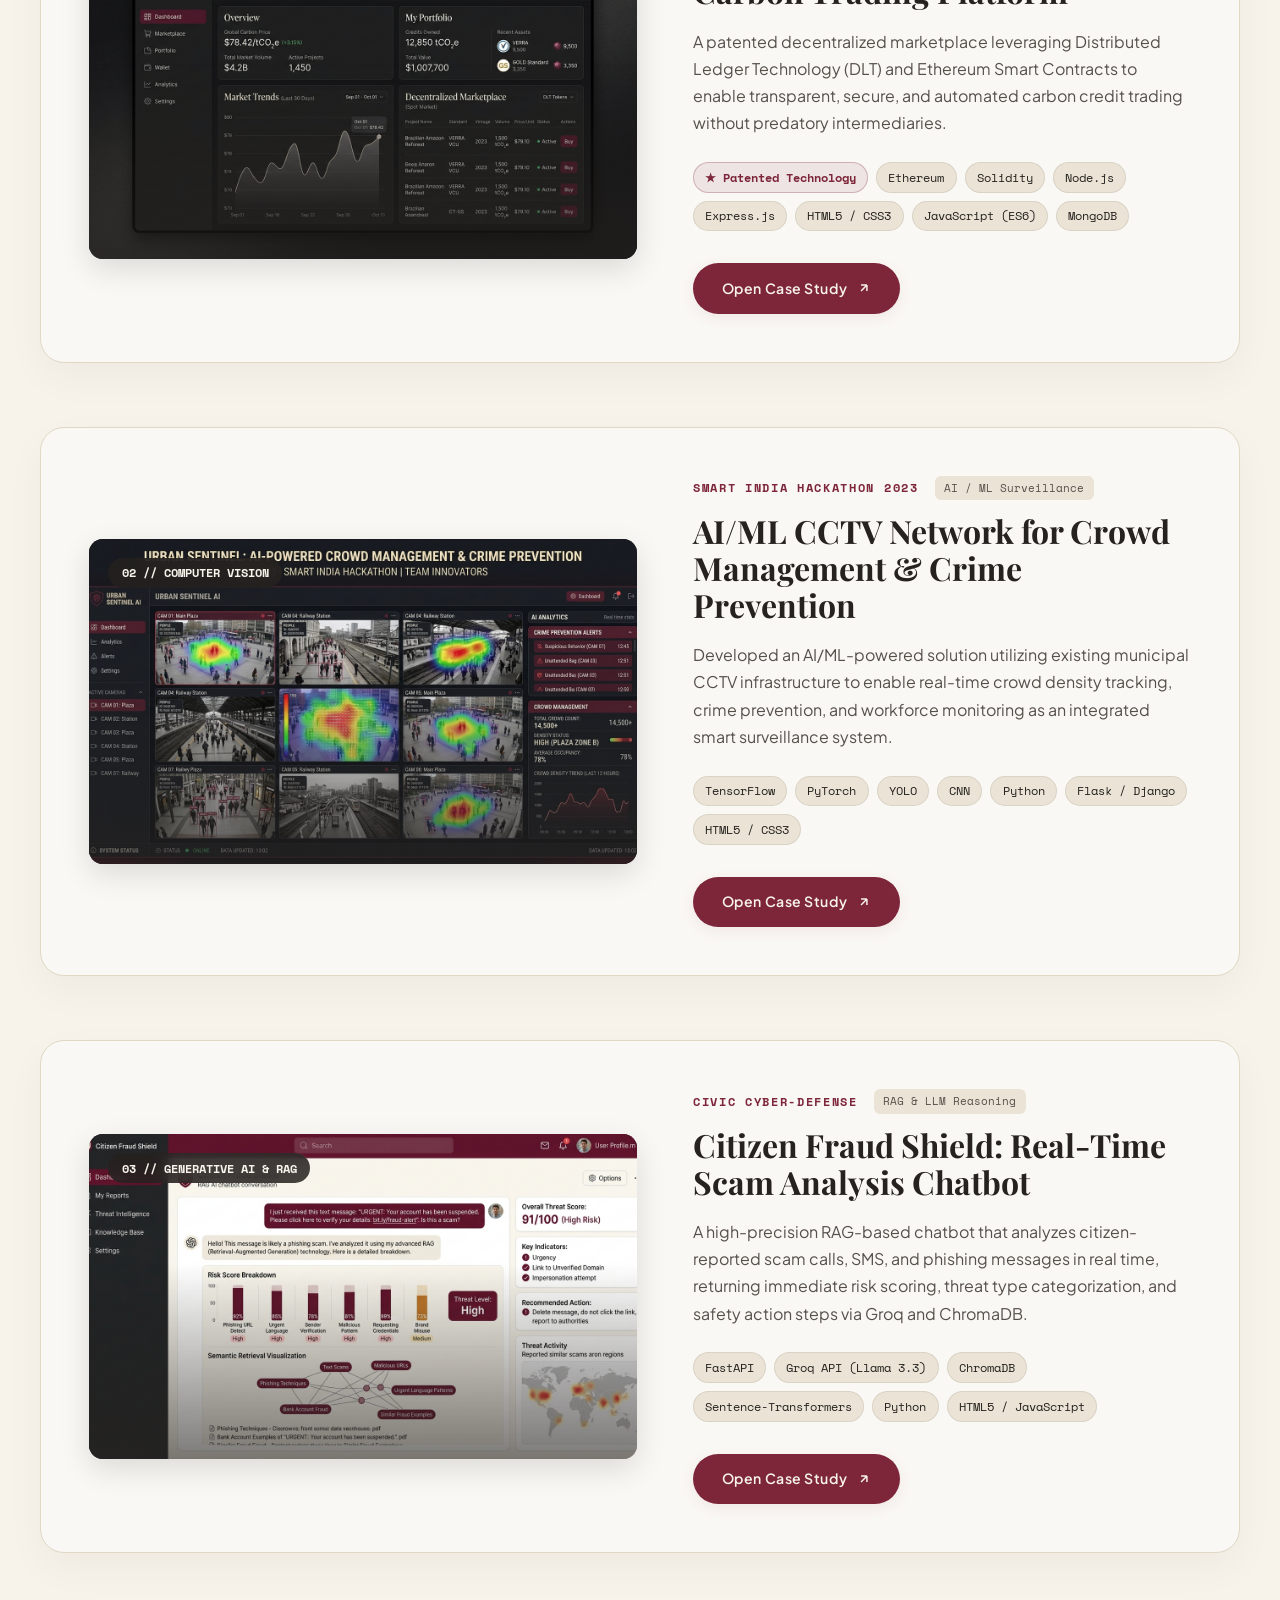
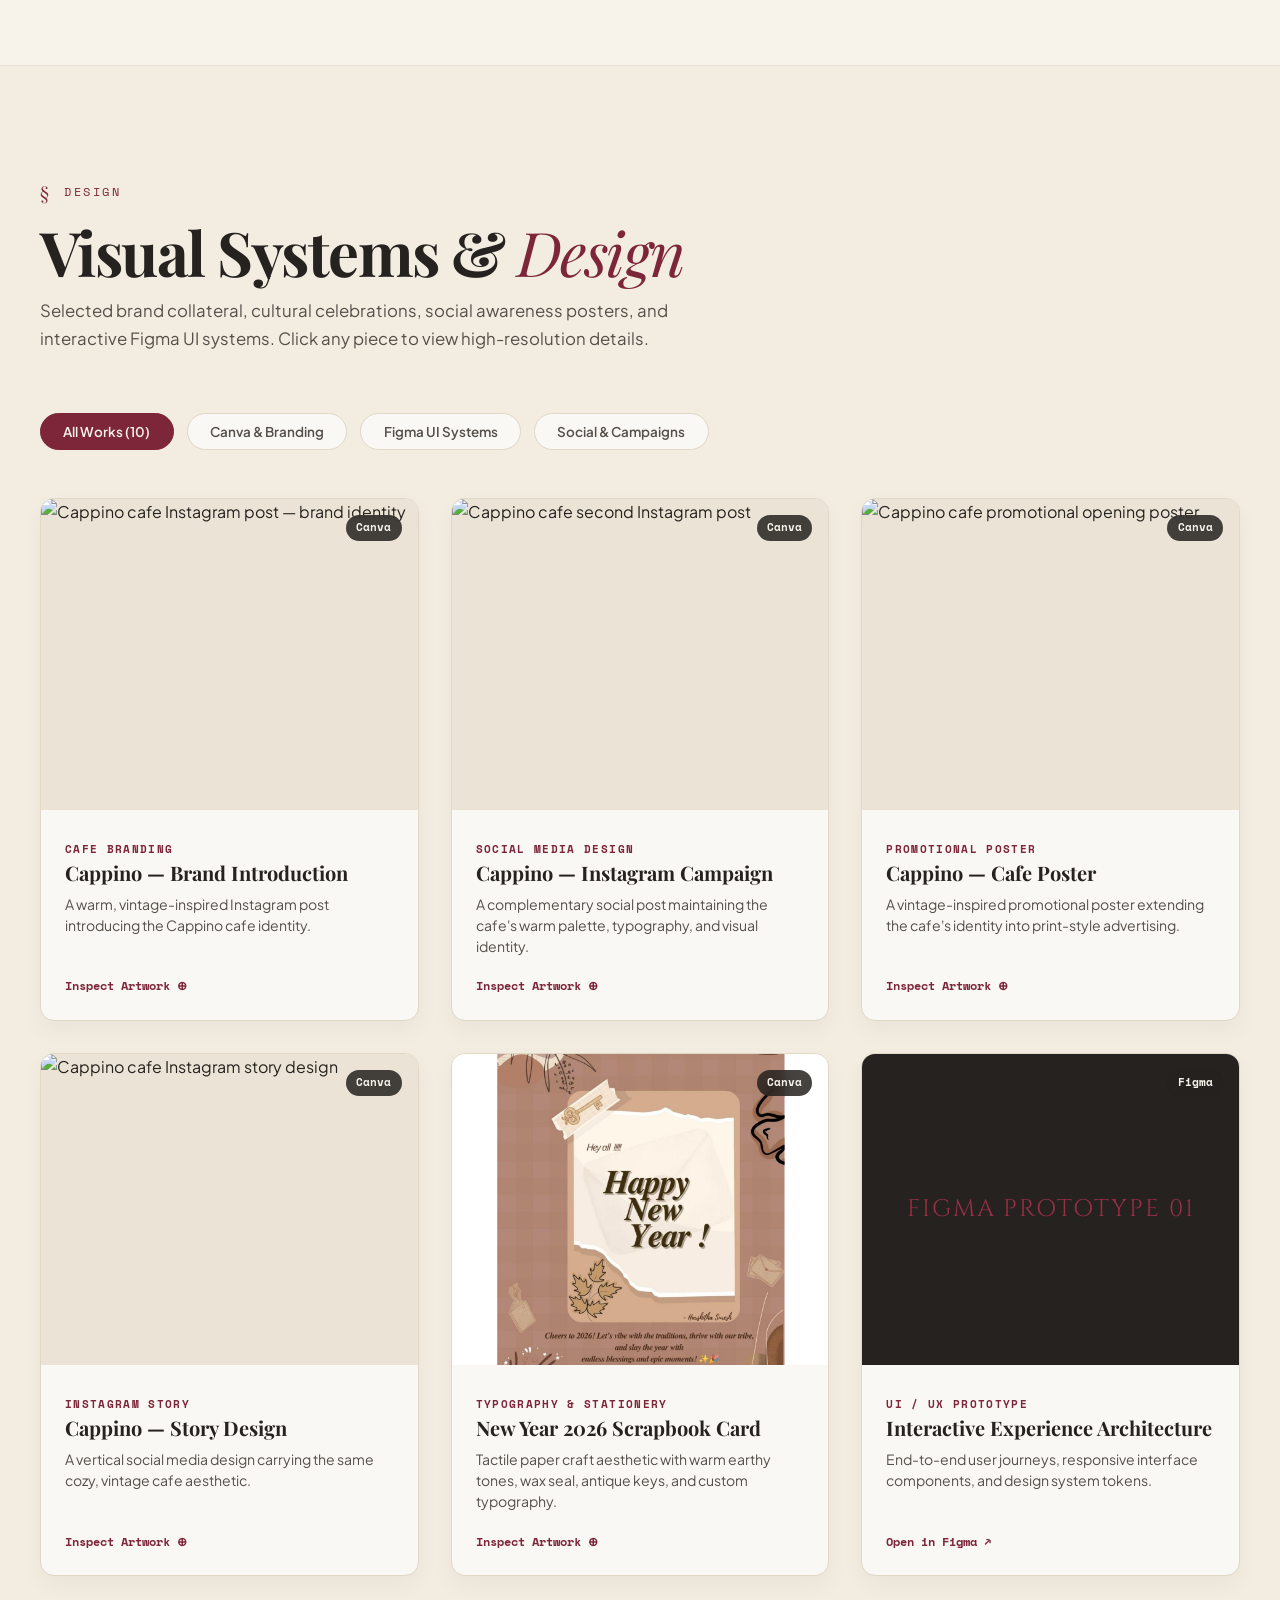
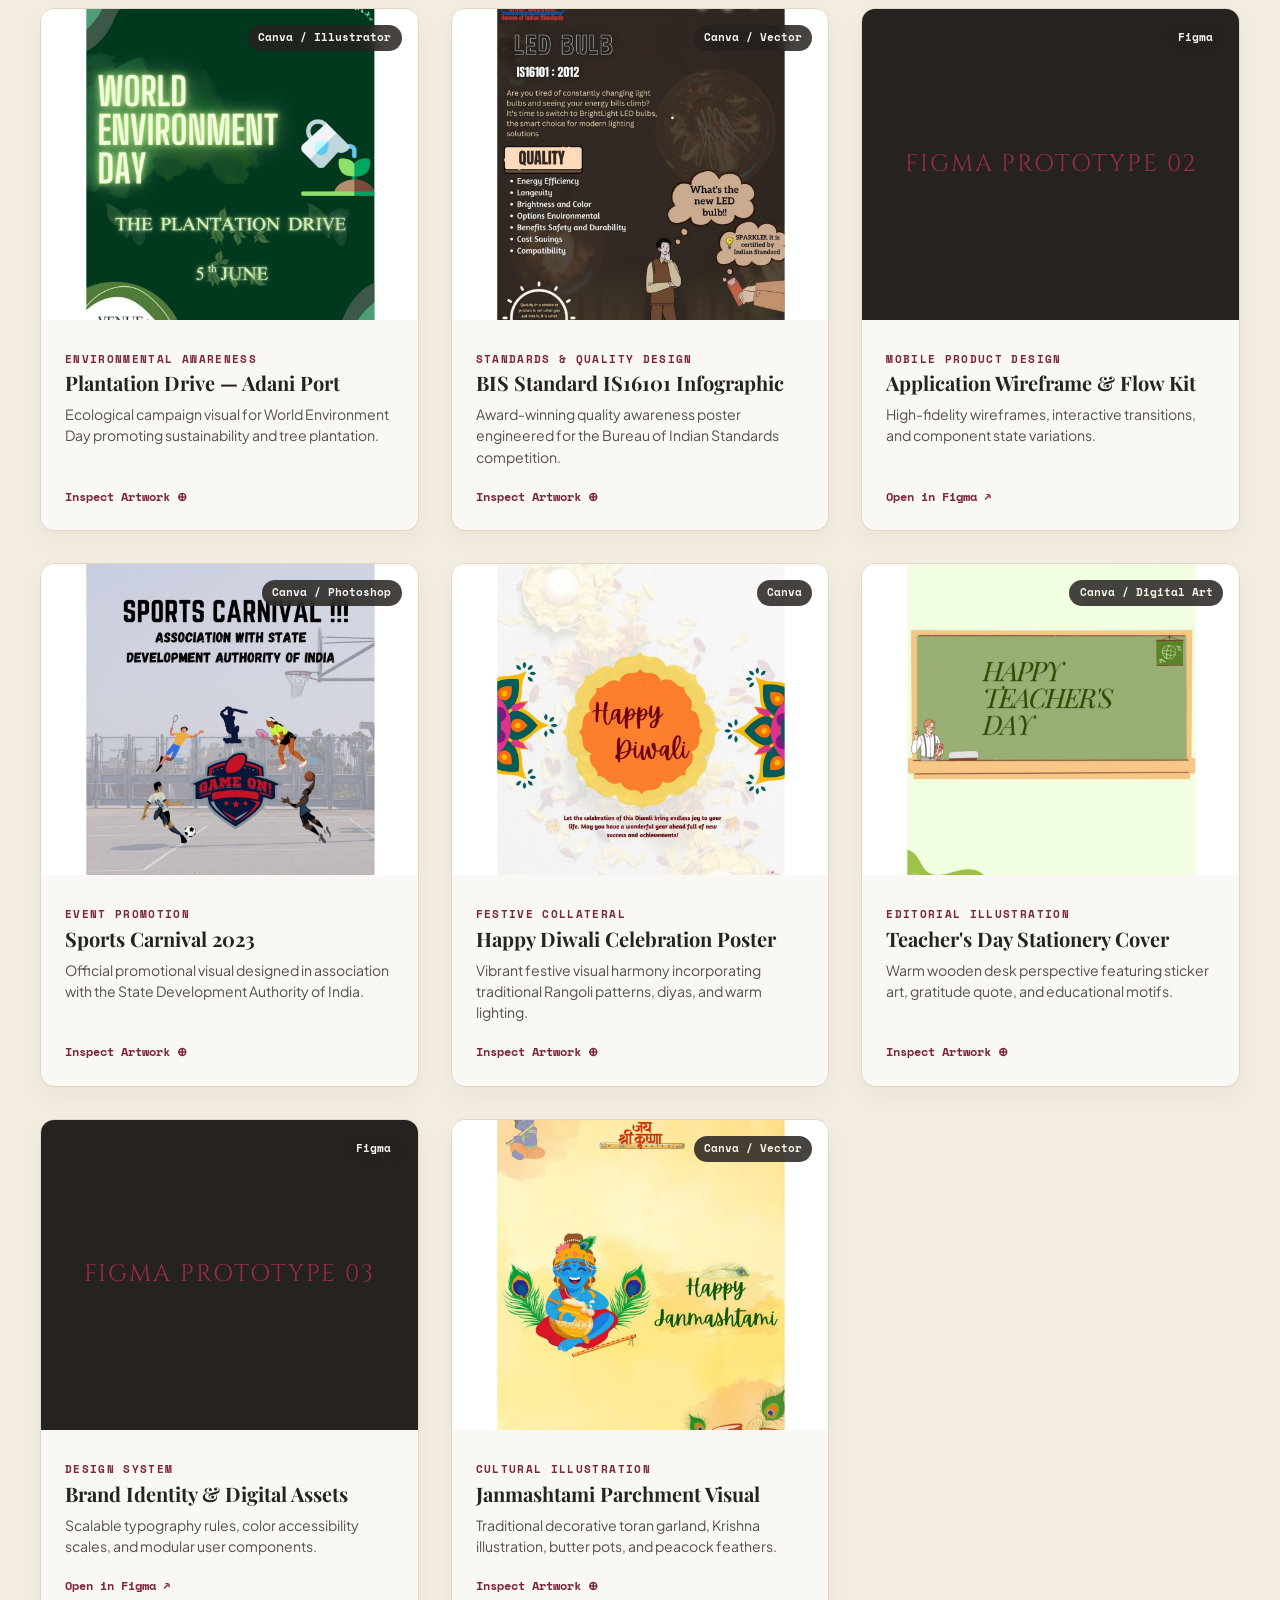
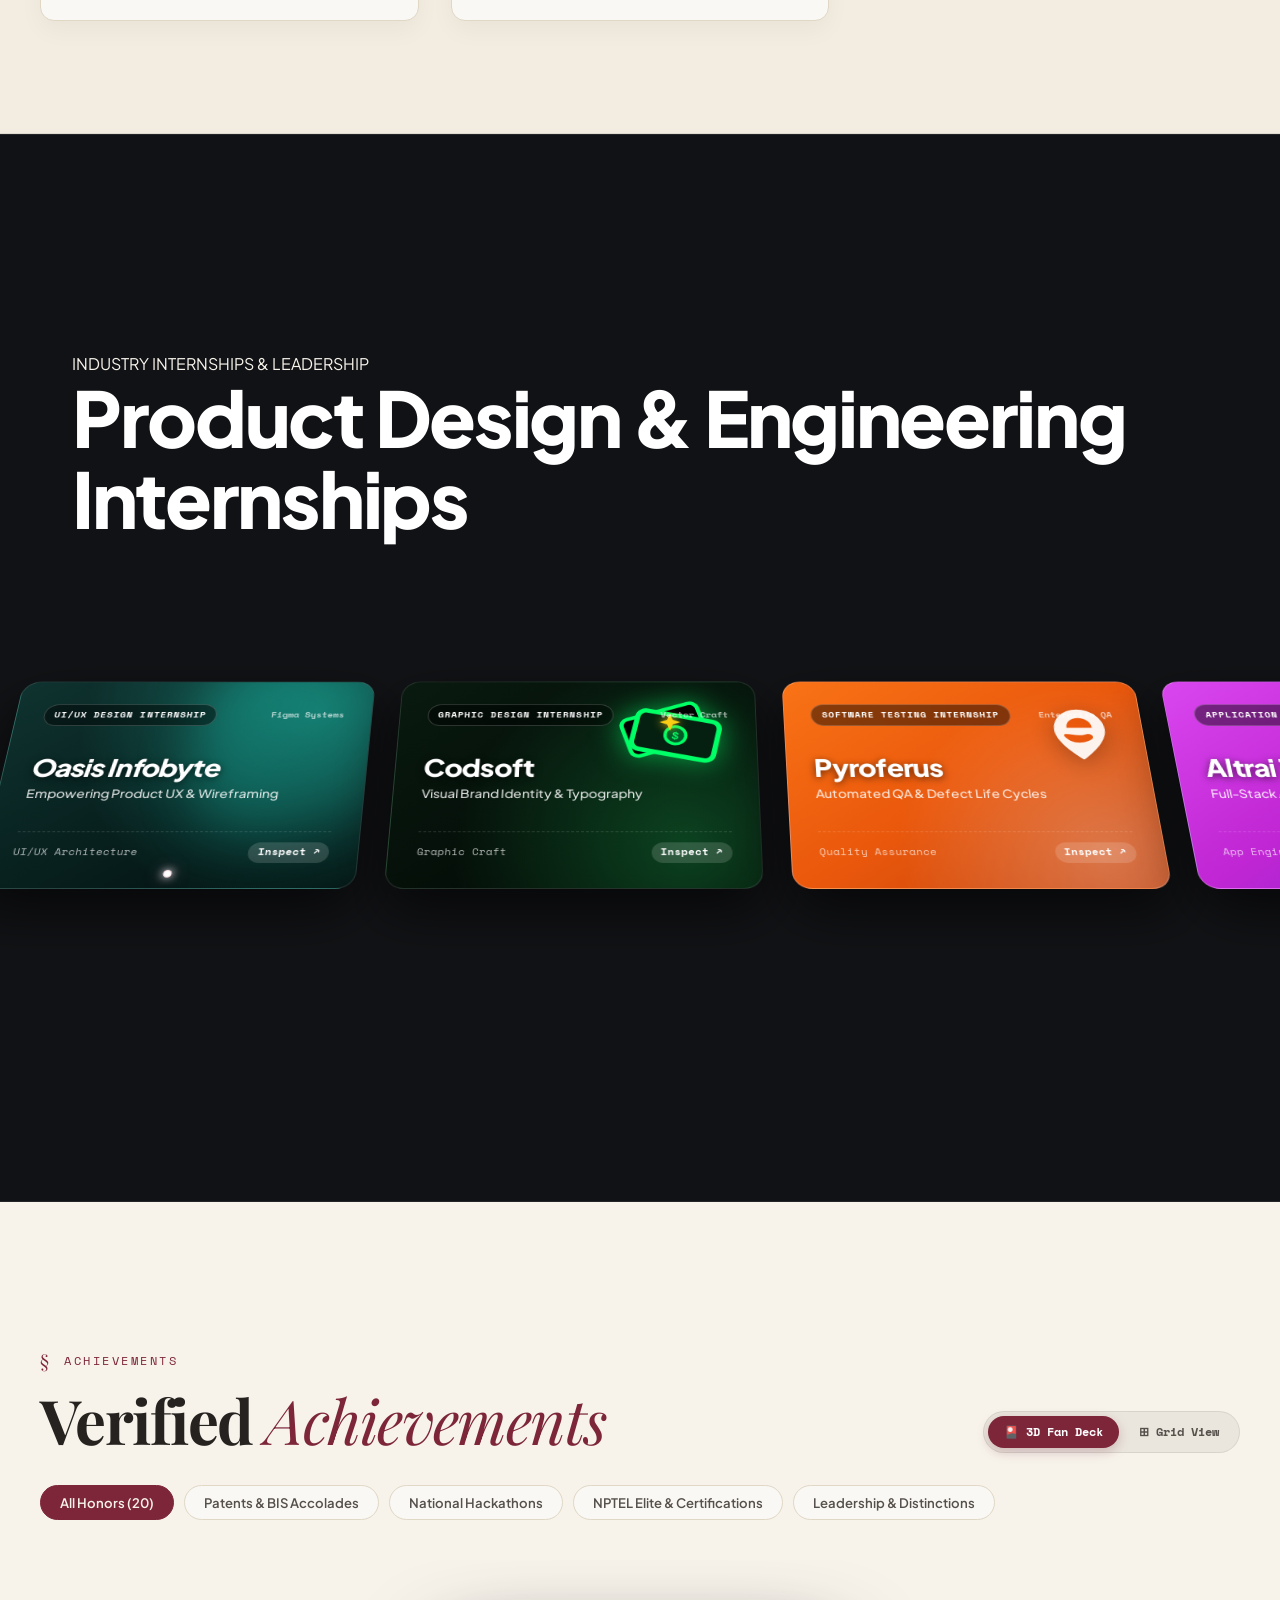
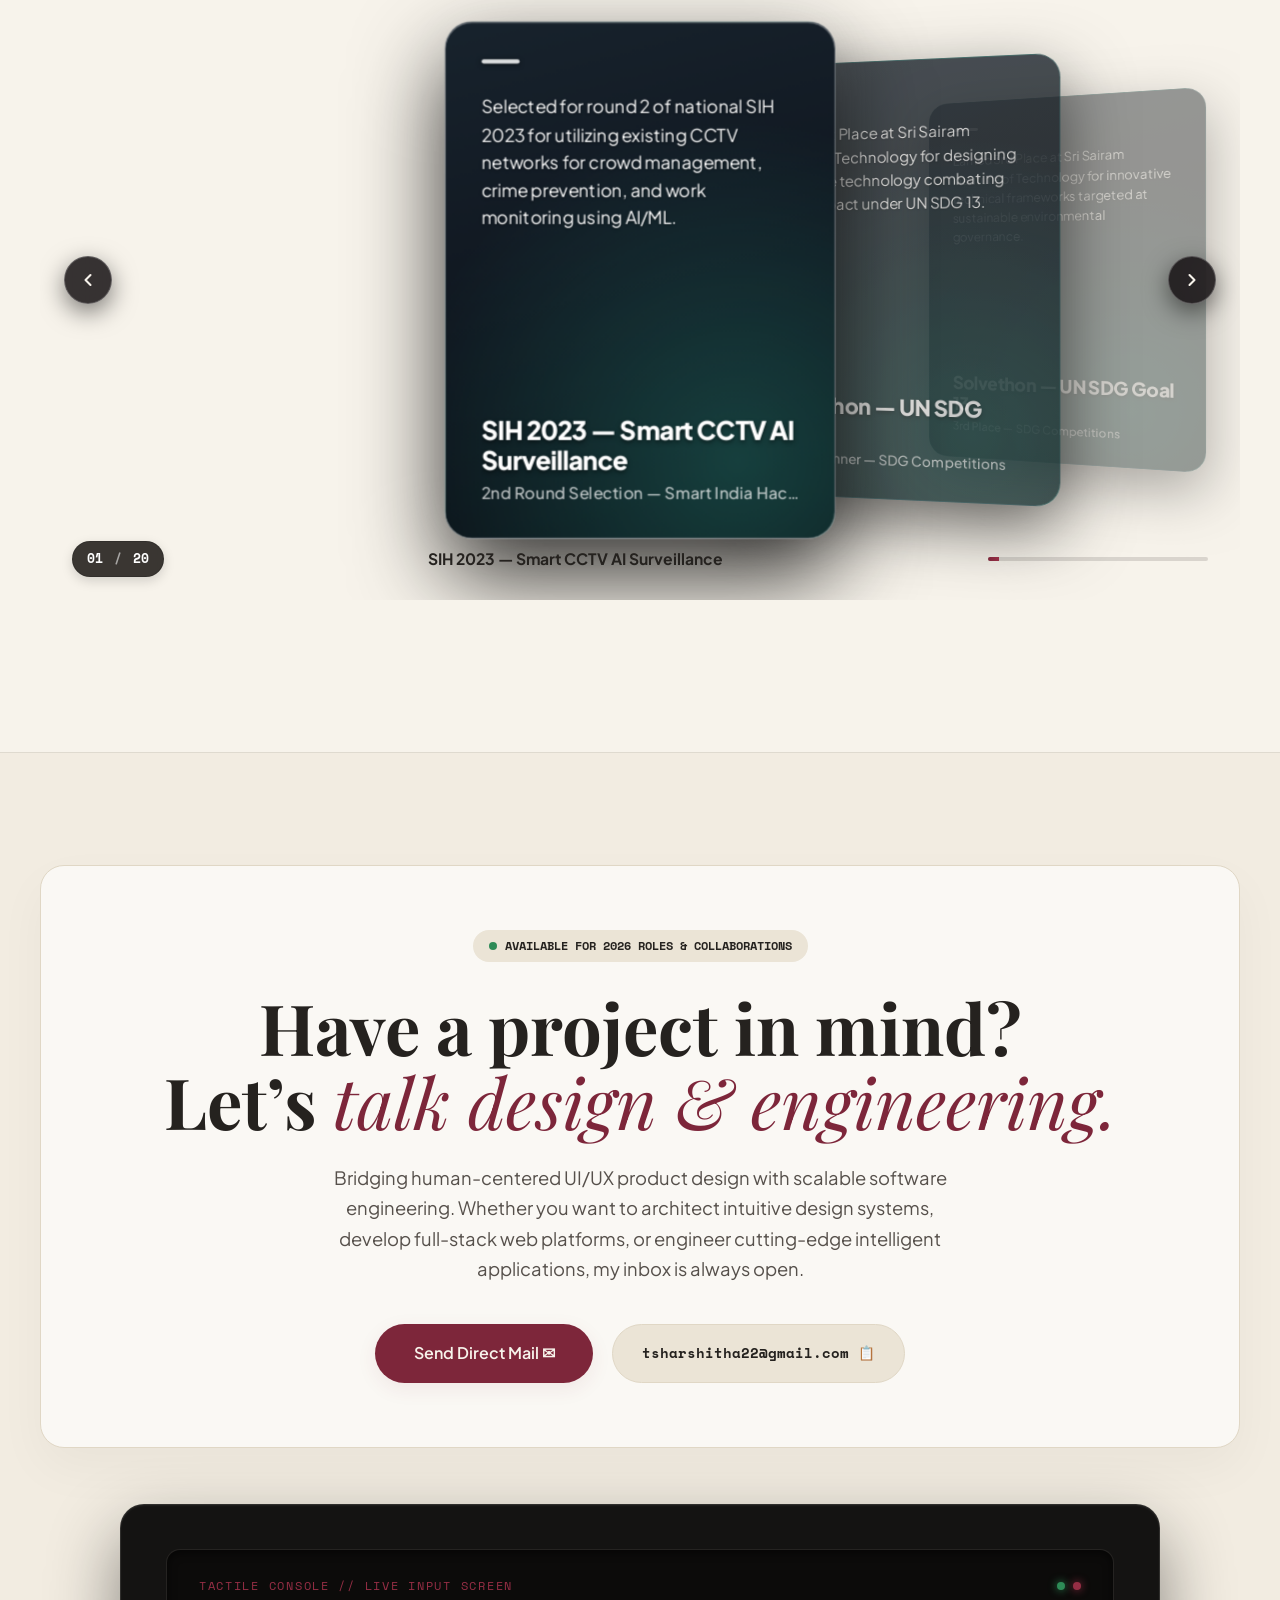
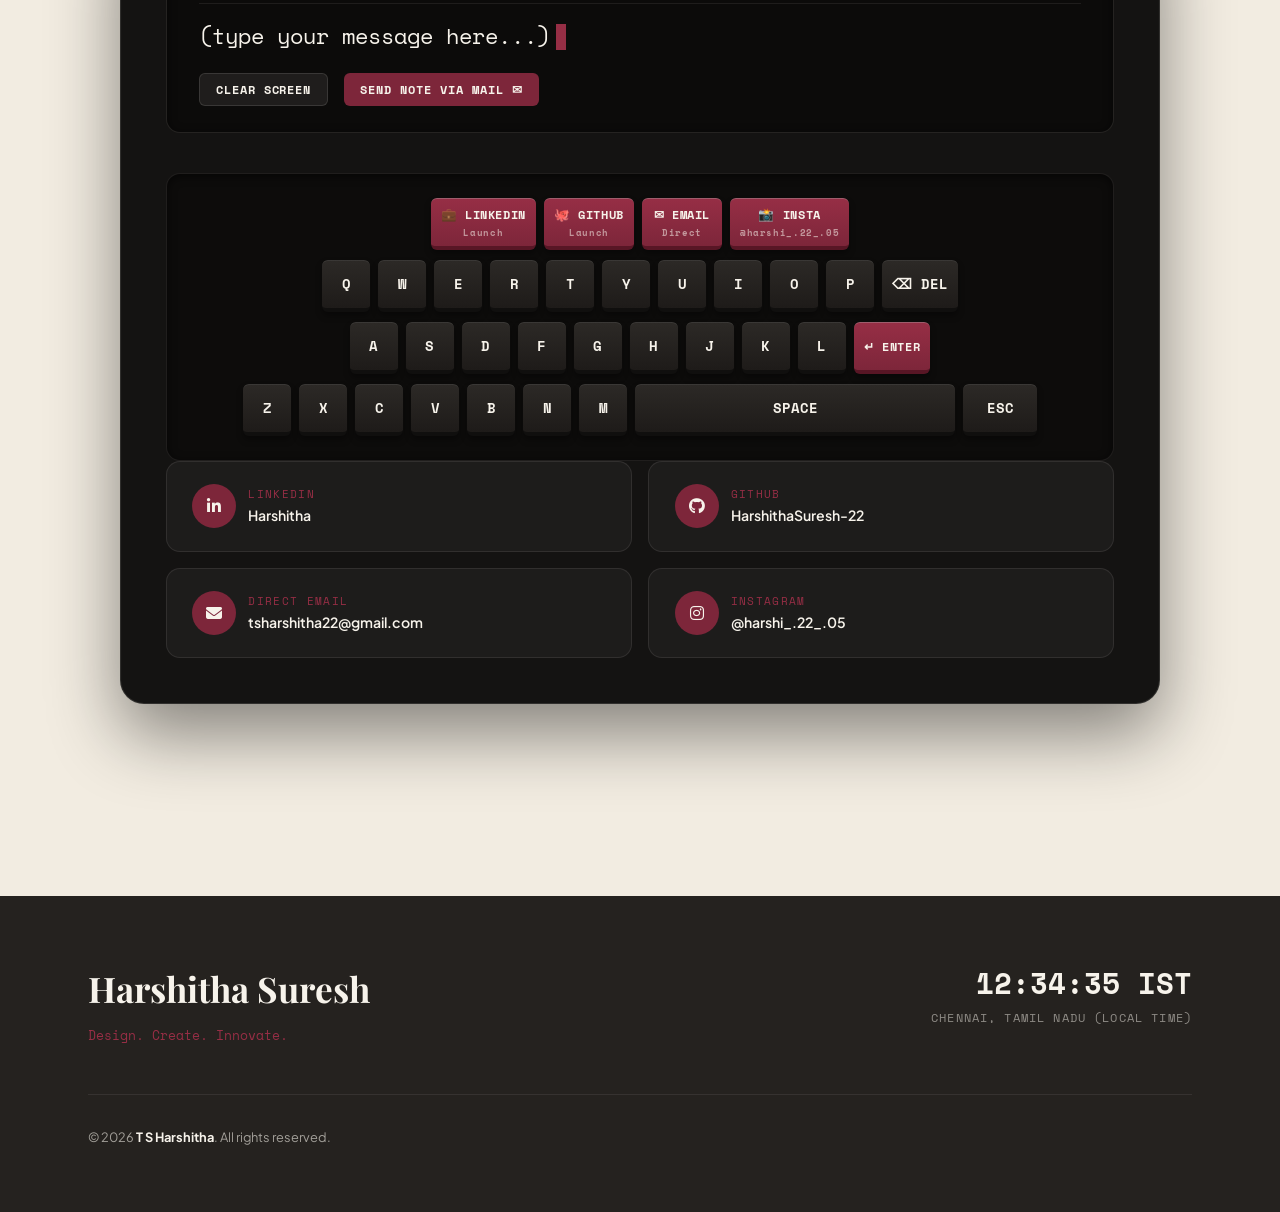
==== commit c6cff1f7: "Update index.html" ====
--- a/index.html
+++ b/index.html
@@ -494,6 +494,95 @@
 
       <!-- Works Masonry Grid -->
       <div class="creative-masonry-grid">
+        
+<!-- CAPPPINO 1: Instagram Post -->
+<div class="creative-card" data-creative-cat="campaigns" data-cursor="VIEW">
+  <div class="creative-thumb-wrap">
+    <img
+      src="https://raw.githubusercontent.com/tsharshitha224/Portfolio/main/%20cafe%20insta%20post%202%20%281%29.png"
+      alt="Cappino cafe Instagram post — brand identity"
+      loading="lazy">
+    <span class="creative-tool-tag">Canva</span>
+  </div>
+  <div class="creative-info-body">
+    <div>
+      <span class="creative-category">Cafe Branding</span>
+      <h4 class="creative-title">Cappino — Brand Introduction</h4>
+      <p class="creative-desc">
+        A warm, vintage-inspired Instagram post introducing
+        the Cappino cafe identity.
+      </p>
+    </div>
+    <span class="creative-footer-link">Inspect Artwork ⊕</span>
+  </div>
+</div>
+
+<!-- CAPPPINO 2: Instagram Post -->
+<div class="creative-card" data-creative-cat="campaigns" data-cursor="VIEW">
+  <div class="creative-thumb-wrap">
+    <img
+      src="https://raw.githubusercontent.com/tsharshitha224/Portfolio/main/%20cafe%20insta%20post%202%20%282%29.png"
+      alt="Cappino cafe second Instagram post"
+      loading="lazy">
+    <span class="creative-tool-tag">Canva</span>
+  </div>
+  <div class="creative-info-body">
+    <div>
+      <span class="creative-category">Social Media Design</span>
+      <h4 class="creative-title">Cappino — Instagram Campaign</h4>
+      <p class="creative-desc">
+        A complementary social post maintaining the cafe's
+        warm palette, typography, and visual identity.
+      </p>
+    </div>
+    <span class="creative-footer-link">Inspect Artwork ⊕</span>
+  </div>
+</div>
+
+<!-- CAPPPINO 3: Opening Poster -->
+<div class="creative-card" data-creative-cat="campaigns" data-cursor="VIEW">
+  <div class="creative-thumb-wrap">
+    <img
+      src="https://raw.githubusercontent.com/tsharshitha224/Portfolio/main/Cafe%20poster%20.png"
+      alt="Cappino cafe promotional opening poster"
+      loading="lazy">
+    <span class="creative-tool-tag">Canva</span>
+  </div>
+  <div class="creative-info-body">
+    <div>
+      <span class="creative-category">Promotional Poster</span>
+      <h4 class="creative-title">Cappino — Cafe Poster</h4>
+      <p class="creative-desc">
+        A vintage-inspired promotional poster extending the
+        cafe's identity into print-style advertising.
+      </p>
+    </div>
+    <span class="creative-footer-link">Inspect Artwork ⊕</span>
+  </div>
+</div>
+
+<!-- CAPPPINO 4: Instagram Story -->
+<div class="creative-card" data-creative-cat="campaigns" data-cursor="VIEW">
+  <div class="creative-thumb-wrap">
+    <img
+      src="https://raw.githubusercontent.com/tsharshitha224/Portfolio/main/cafe%20insta%20story%20%281%29.png"
+      alt="Cappino cafe Instagram story design"
+      loading="lazy">
+    <span class="creative-tool-tag">Canva</span>
+  </div>
+  <div class="creative-info-body">
+    <div>
+      <span class="creative-category">Instagram Story</span>
+      <h4 class="creative-title">Cappino — Story Design</h4>
+      <p class="creative-desc">
+        A vertical social media design carrying the same
+        cozy, vintage cafe aesthetic.
+      </p>
+    </div>
+    <span class="creative-footer-link">Inspect Artwork ⊕</span>
+  </div>
+</div>
+
         <!-- 1. New Year 2026 Stationery Scrapbook Card -->
         <div class="creative-card" data-creative-cat="canva" data-cursor="VIEW">
           <div class="creative-thumb-wrap">
@@ -655,6 +744,7 @@
         </div>
       </div>
     </div>
+    
 
     <!-- Lightbox Modal for Full View -->
     <div id="creative-modal" aria-hidden="true">
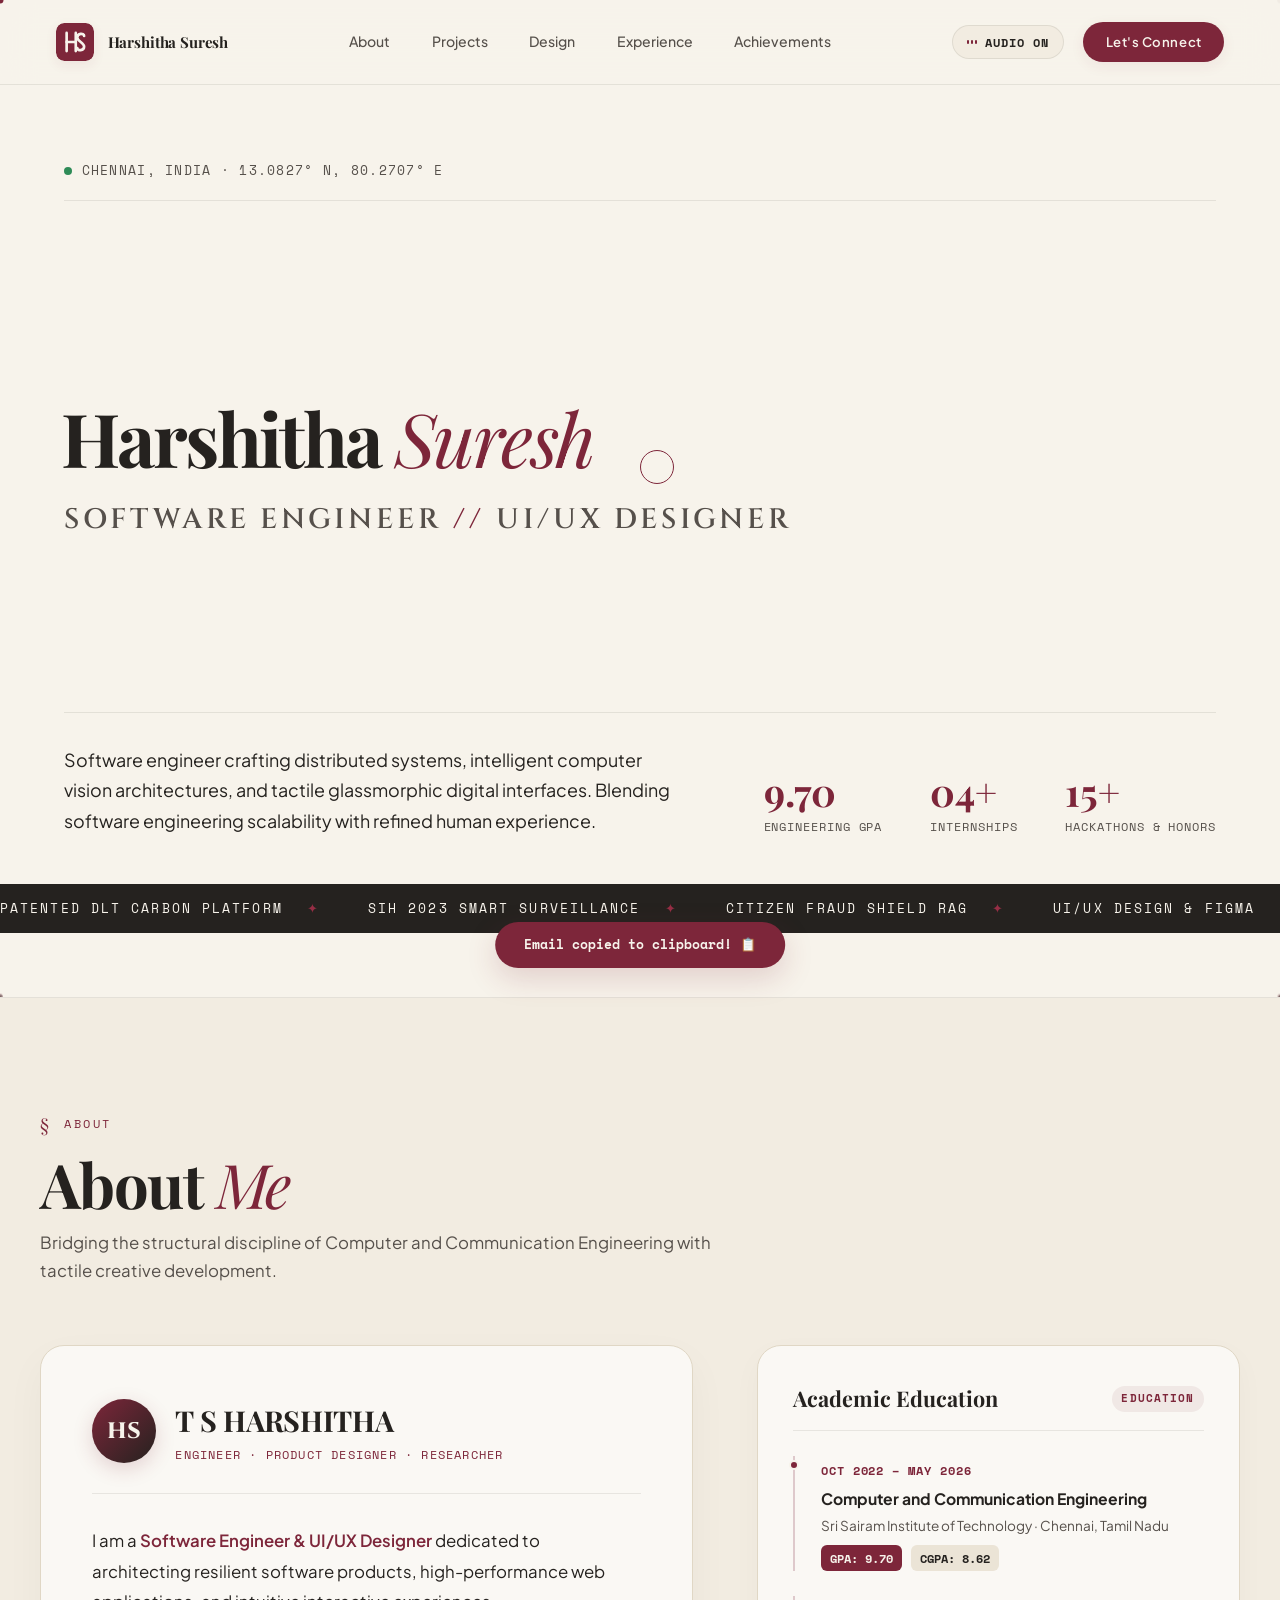
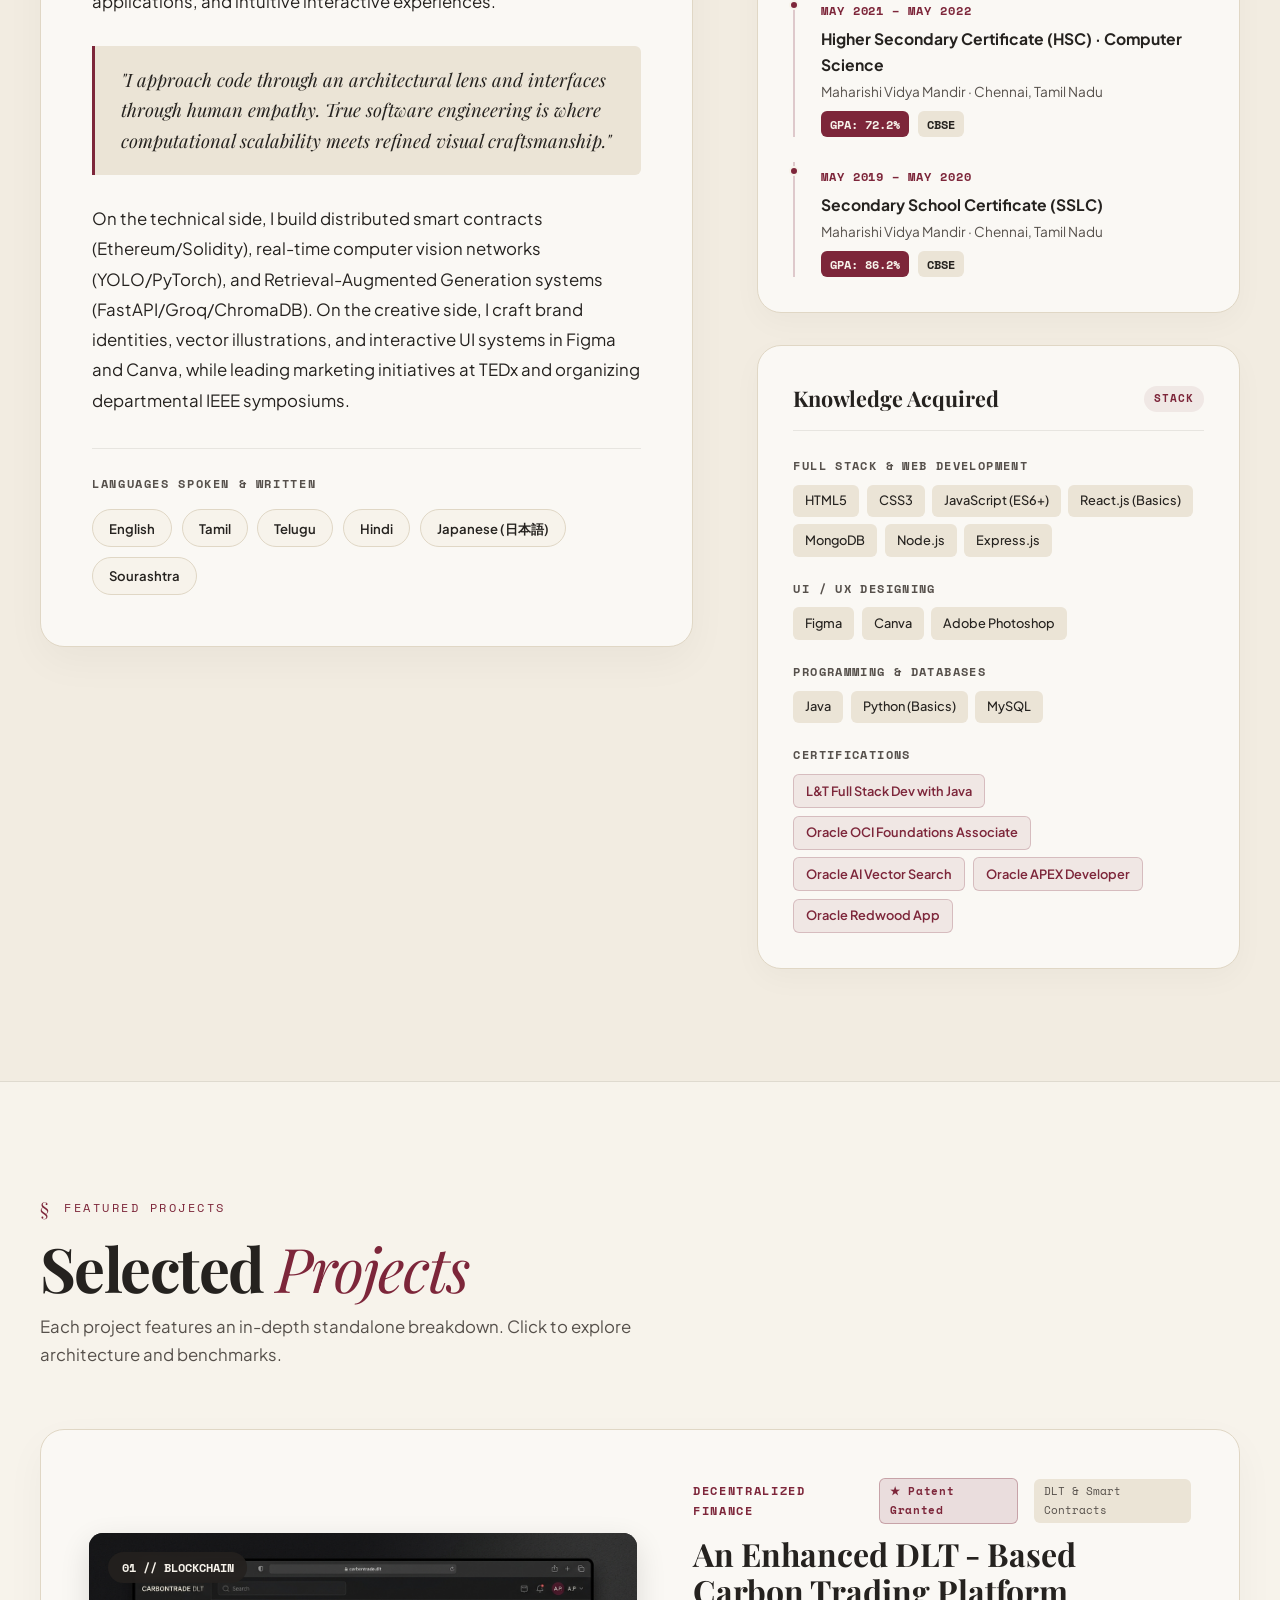
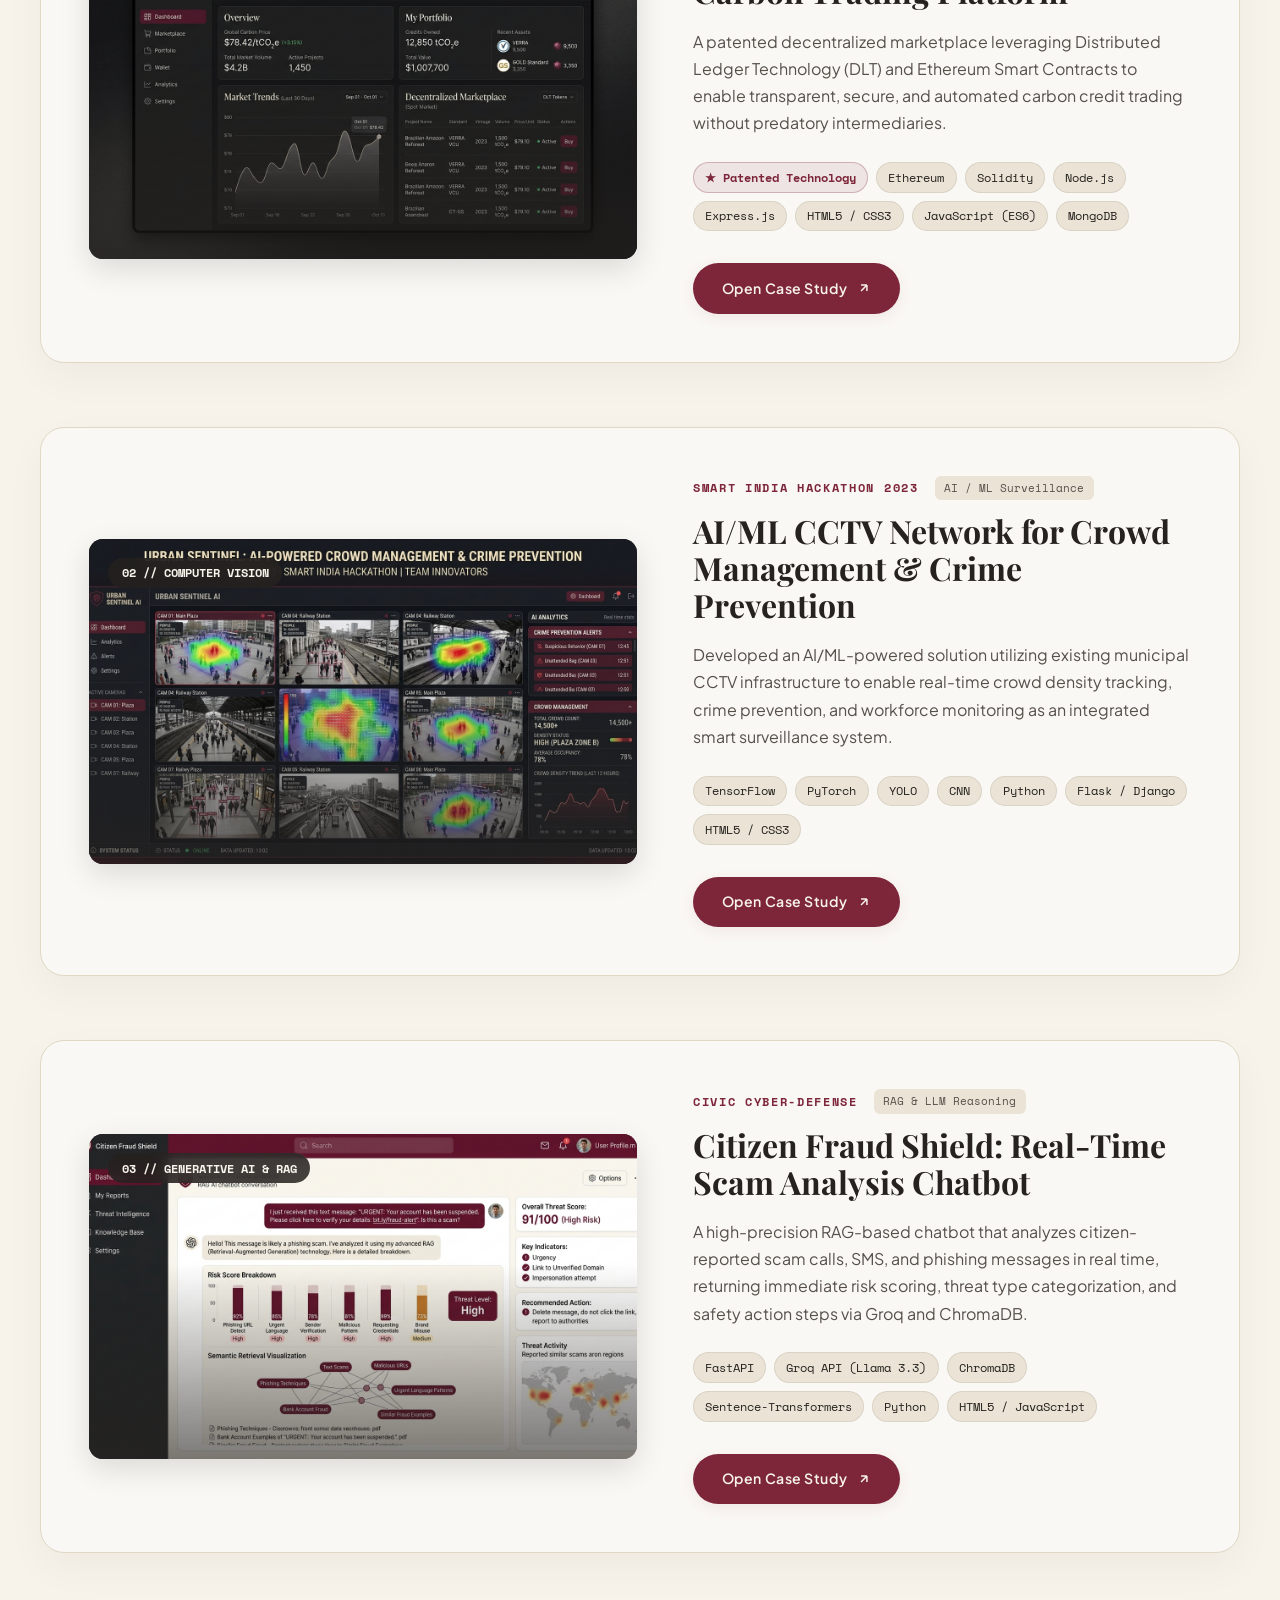
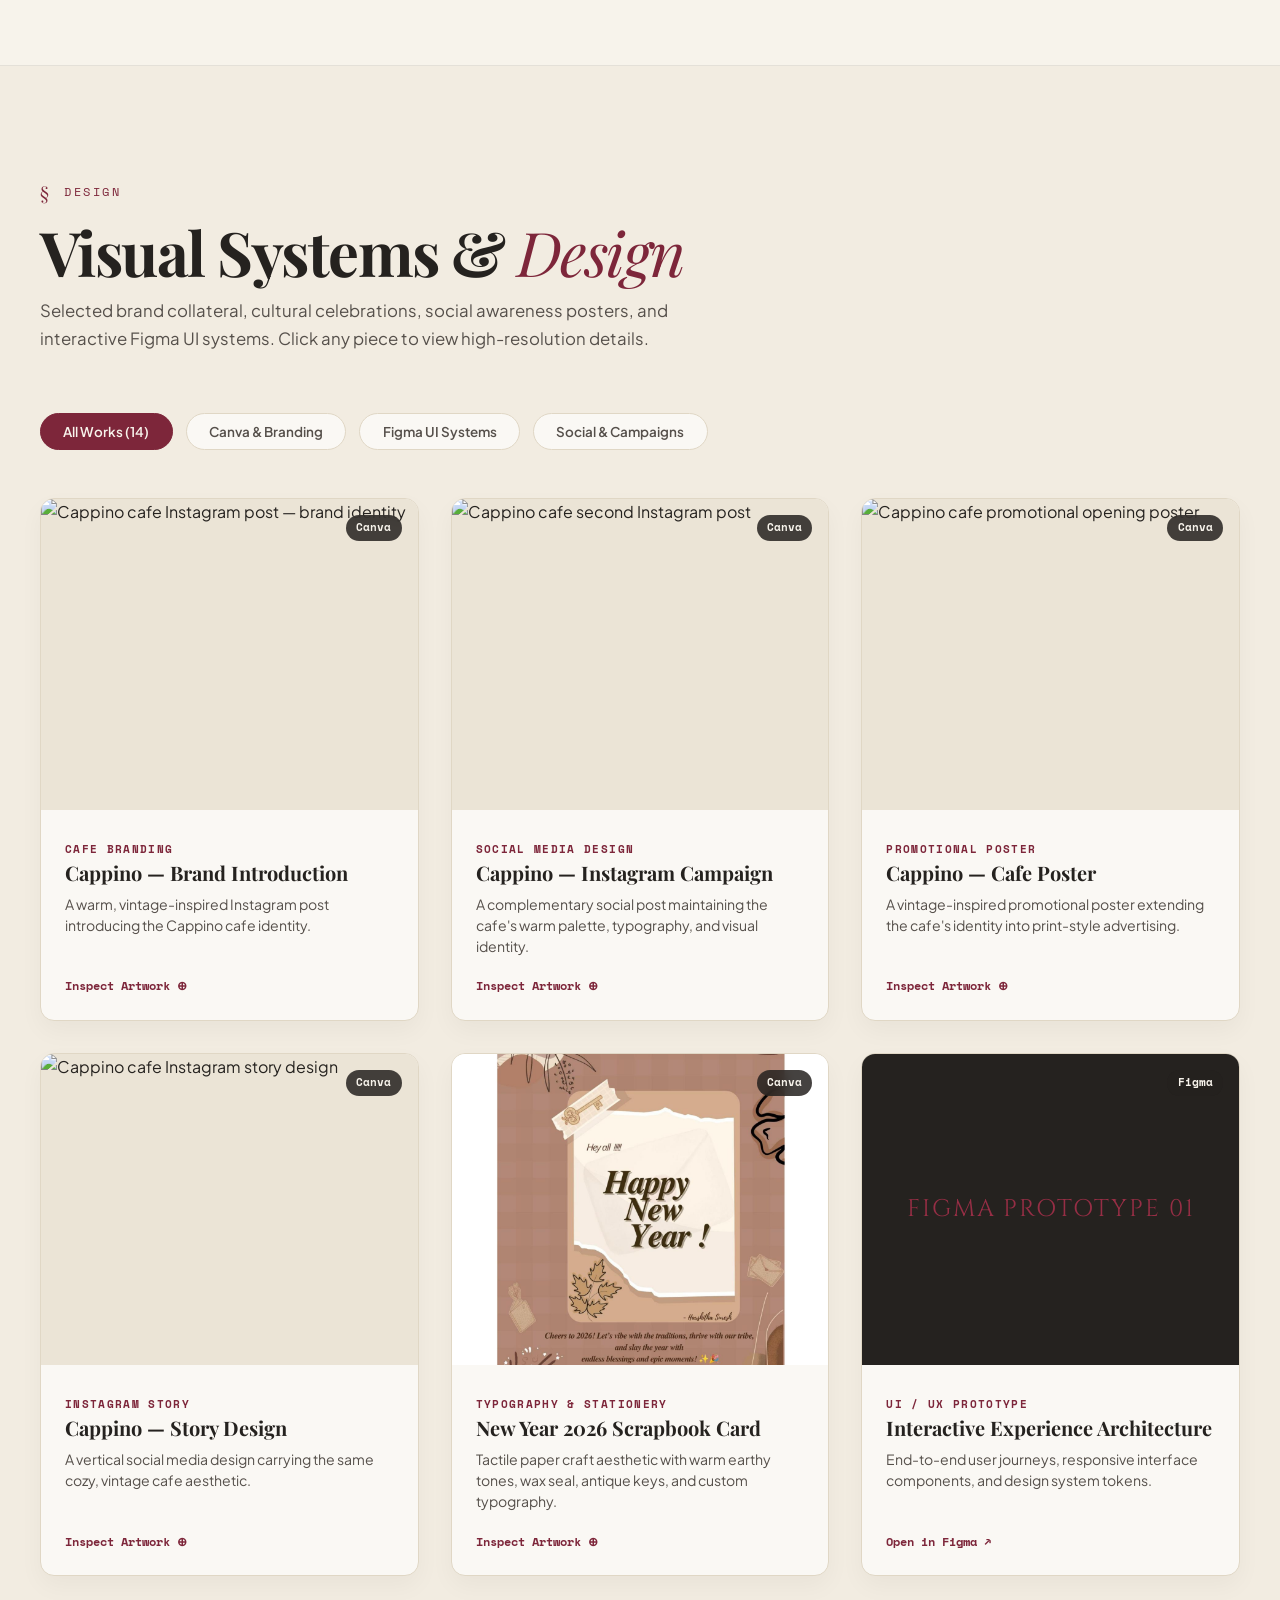
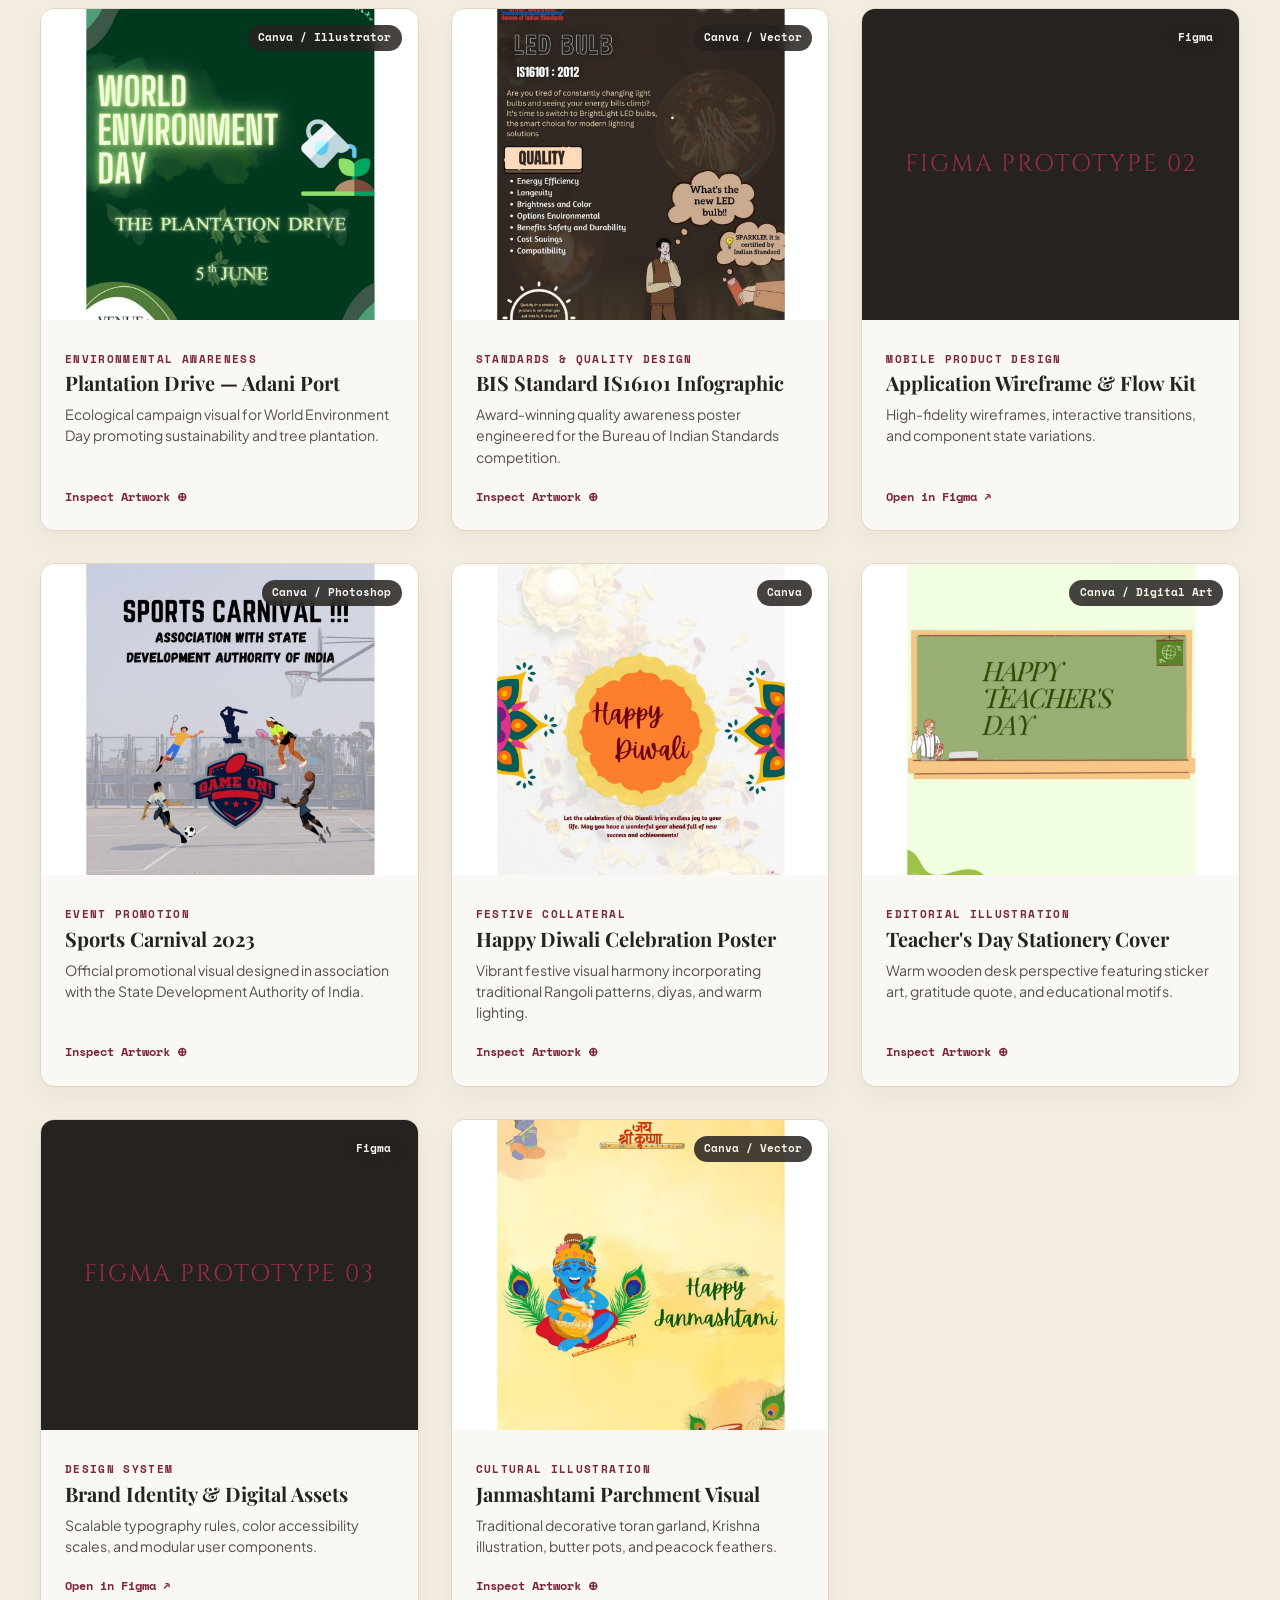
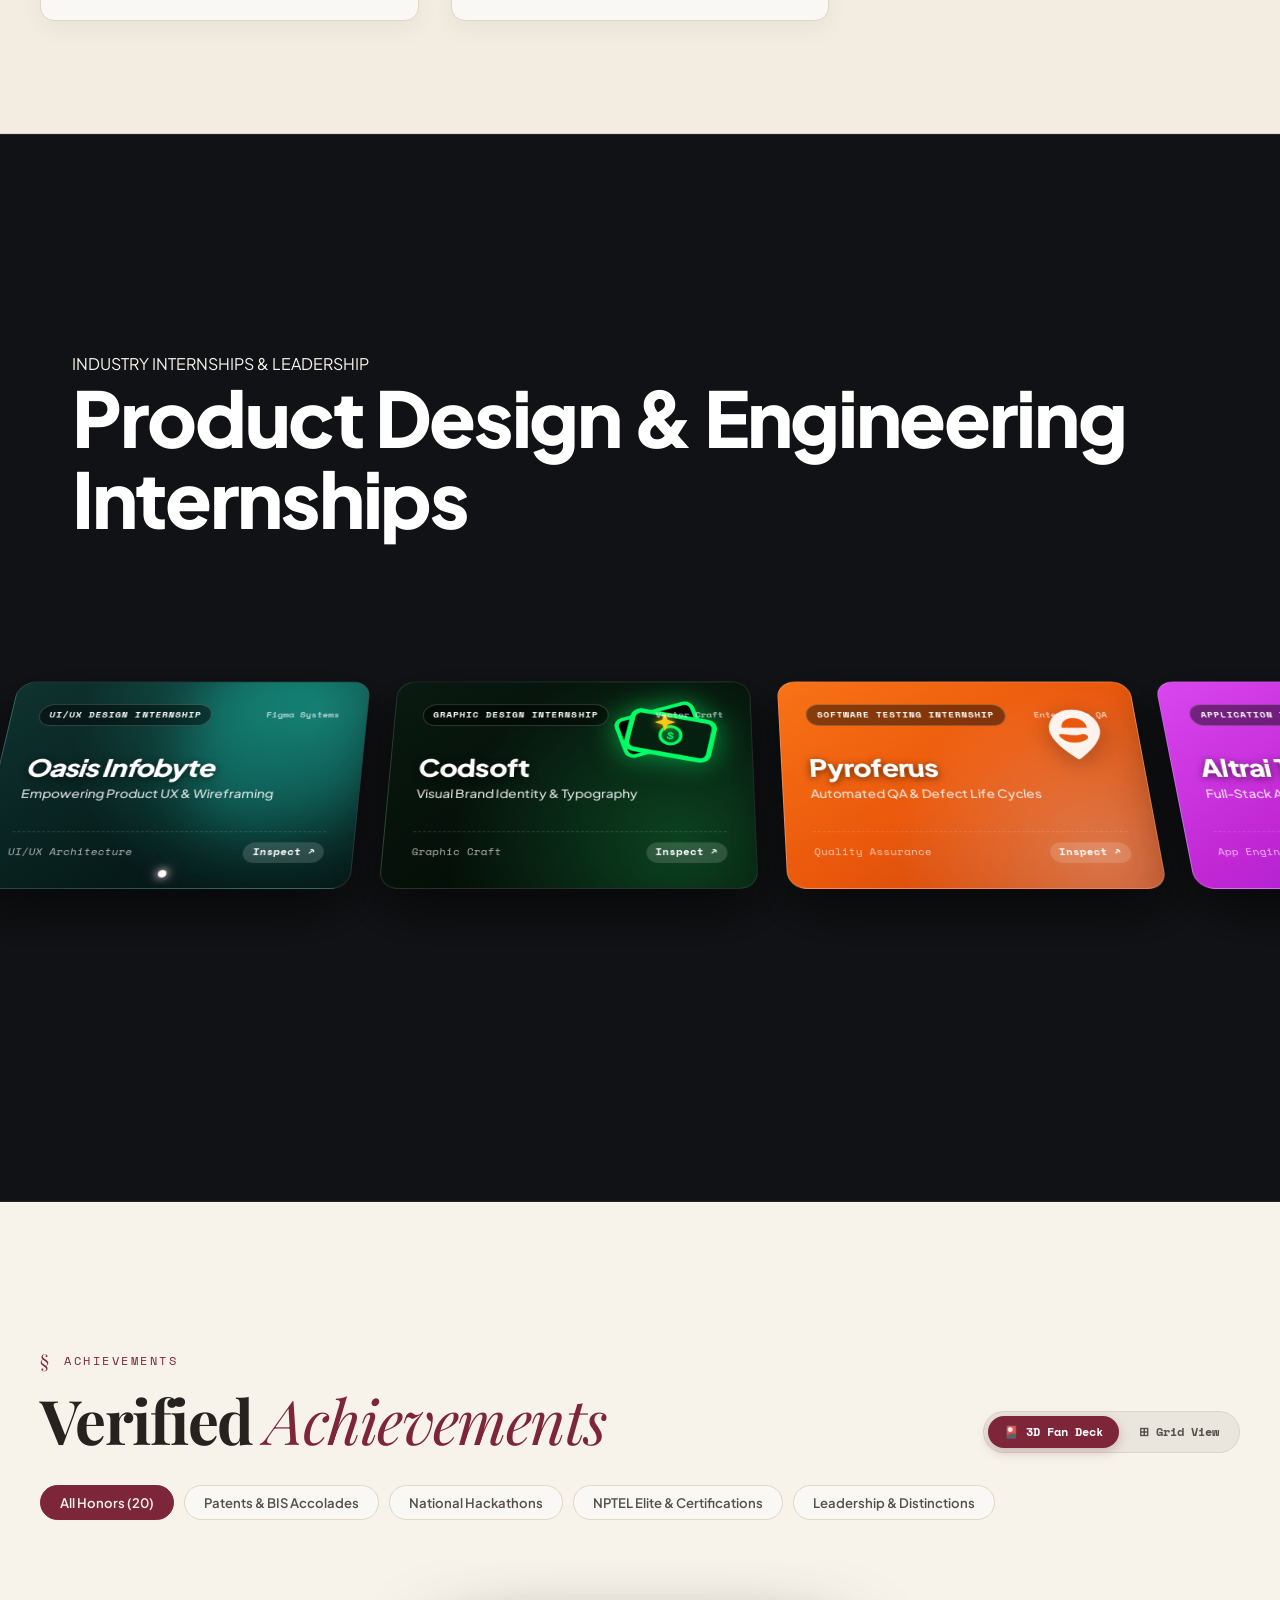
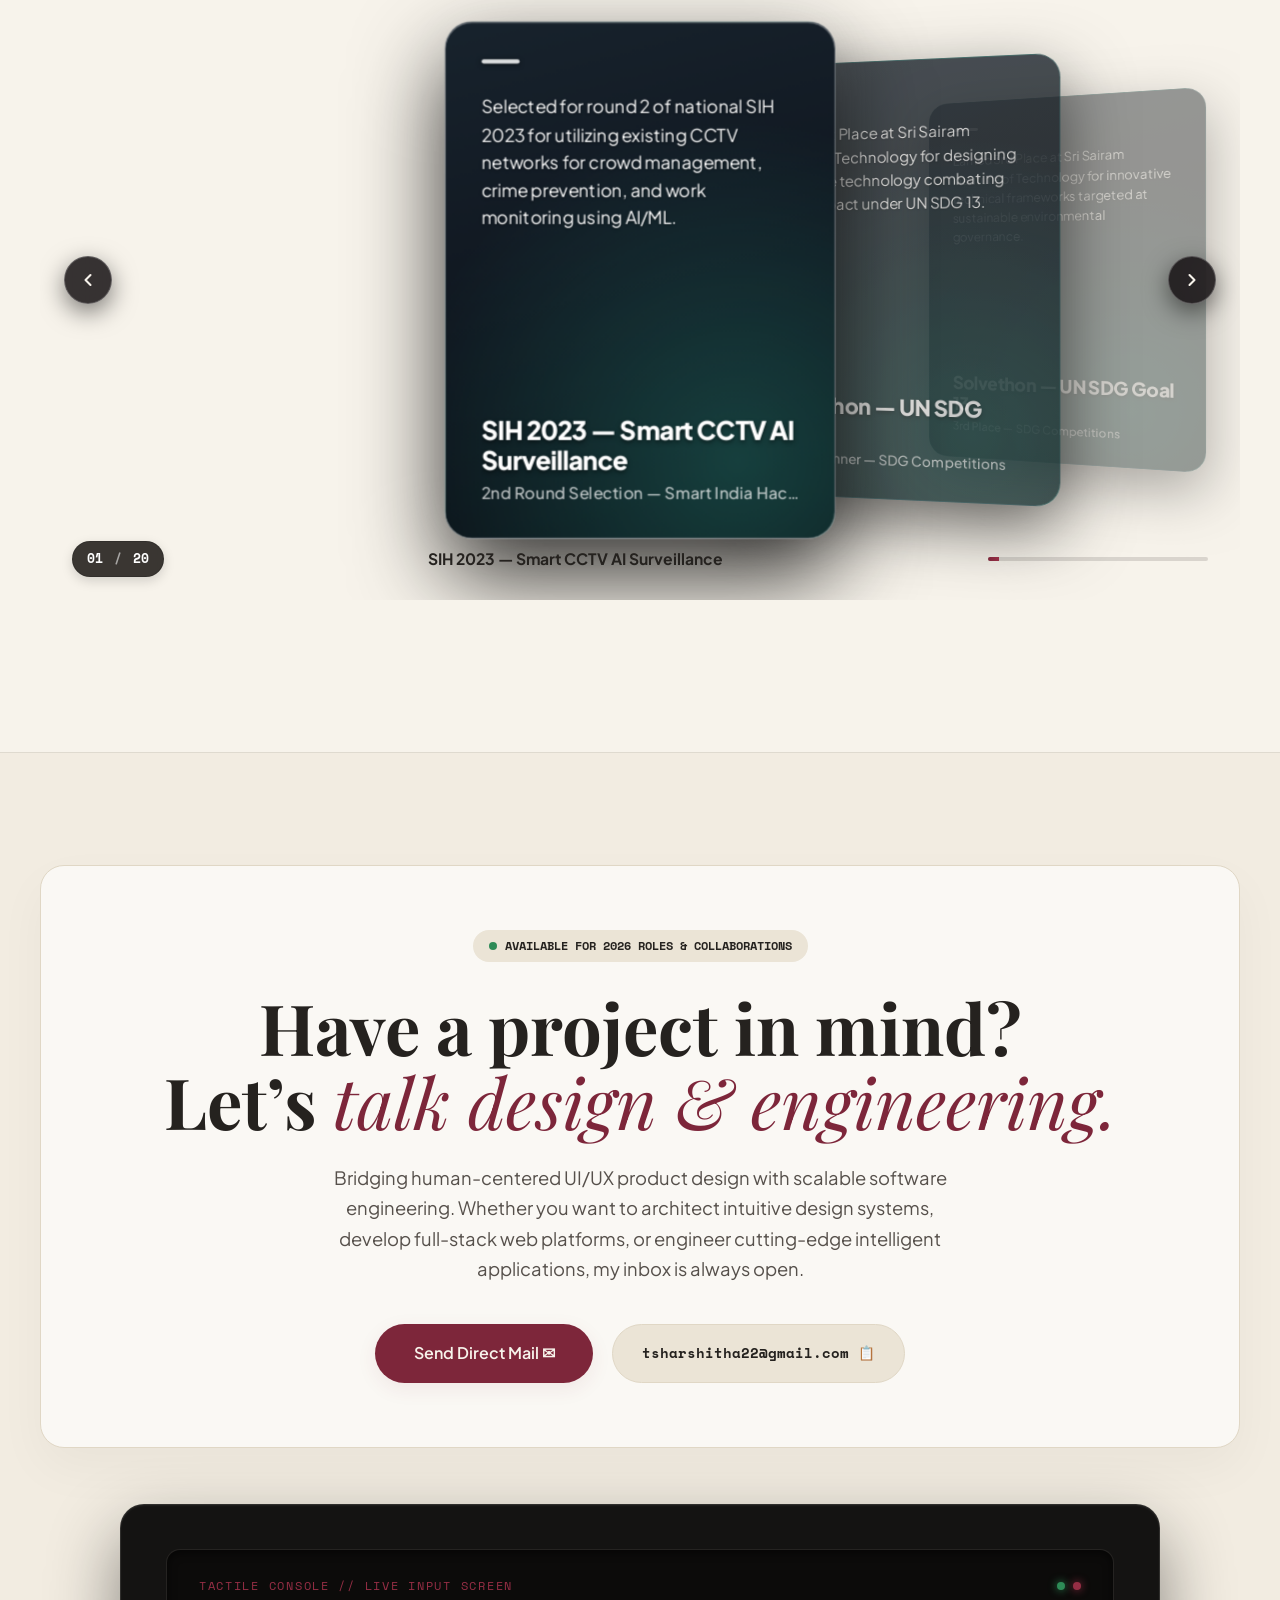
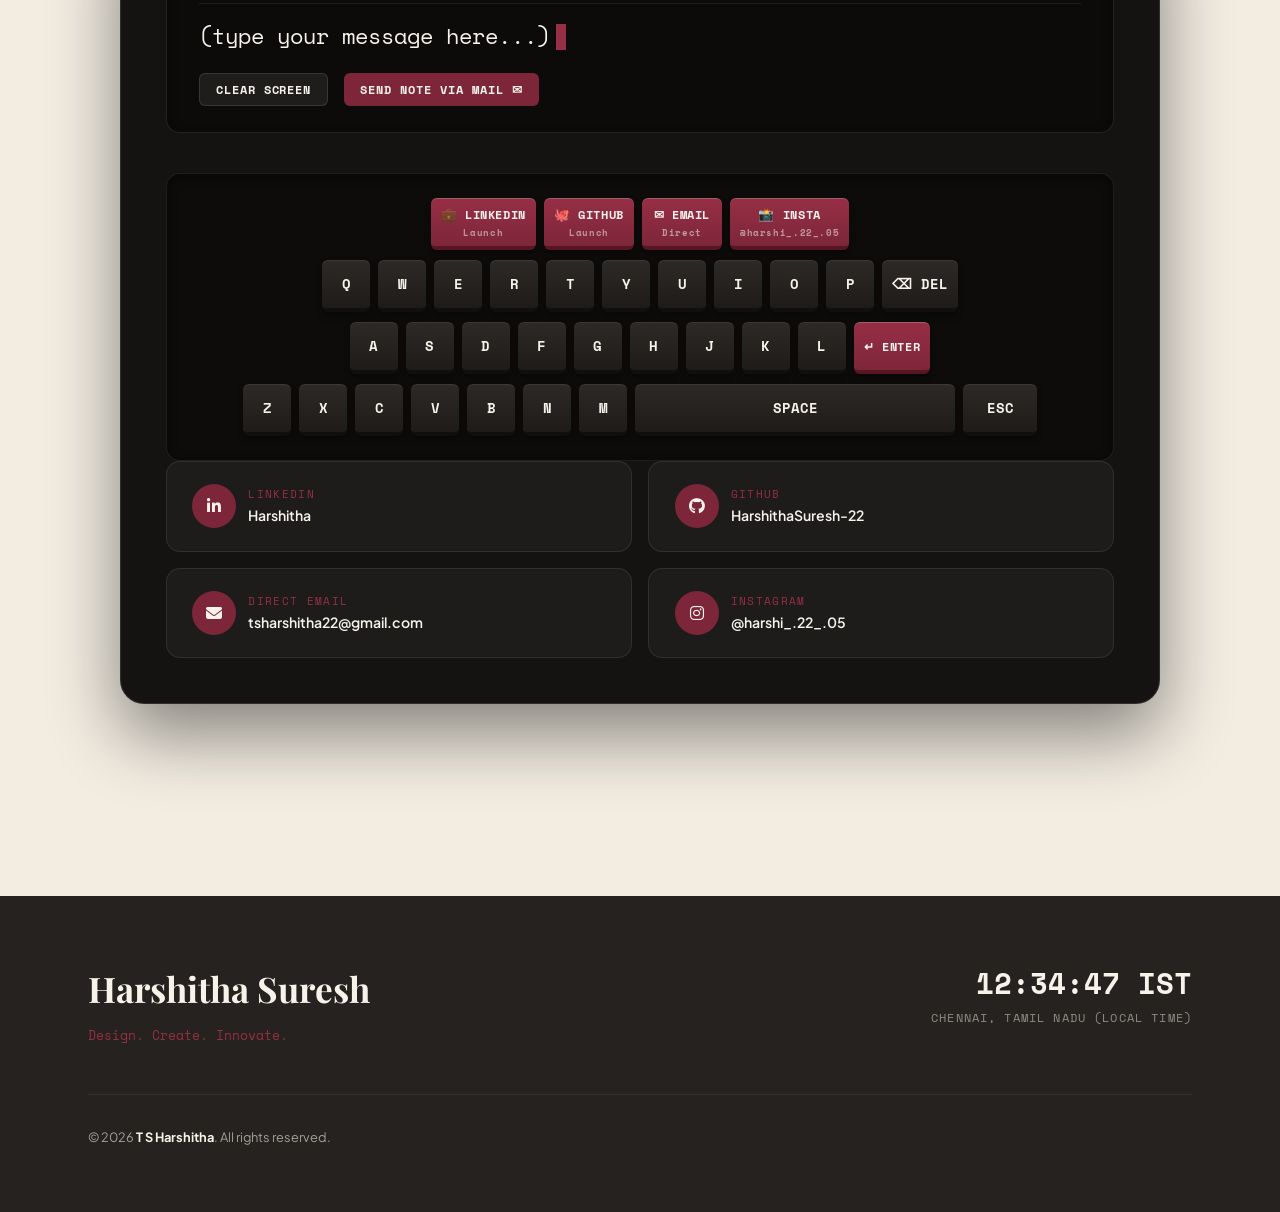
==== commit ebd76281: "Update index.html" ====
--- a/index.html
+++ b/index.html
@@ -486,7 +486,7 @@
 
       <!-- Filter Tabs -->
       <div class="creative-tabs-bar">
-        <button class="creative-tab-btn active" data-tab="all">All Works (10)</button>
+        <button class="creative-tab-btn active" data-tab="all">All Works (14)</button>
         <button class="creative-tab-btn" data-tab="canva">Canva & Branding</button>
         <button class="creative-tab-btn" data-tab="figma">Figma UI Systems</button>
         <button class="creative-tab-btn" data-tab="campaigns">Social & Campaigns</button>
